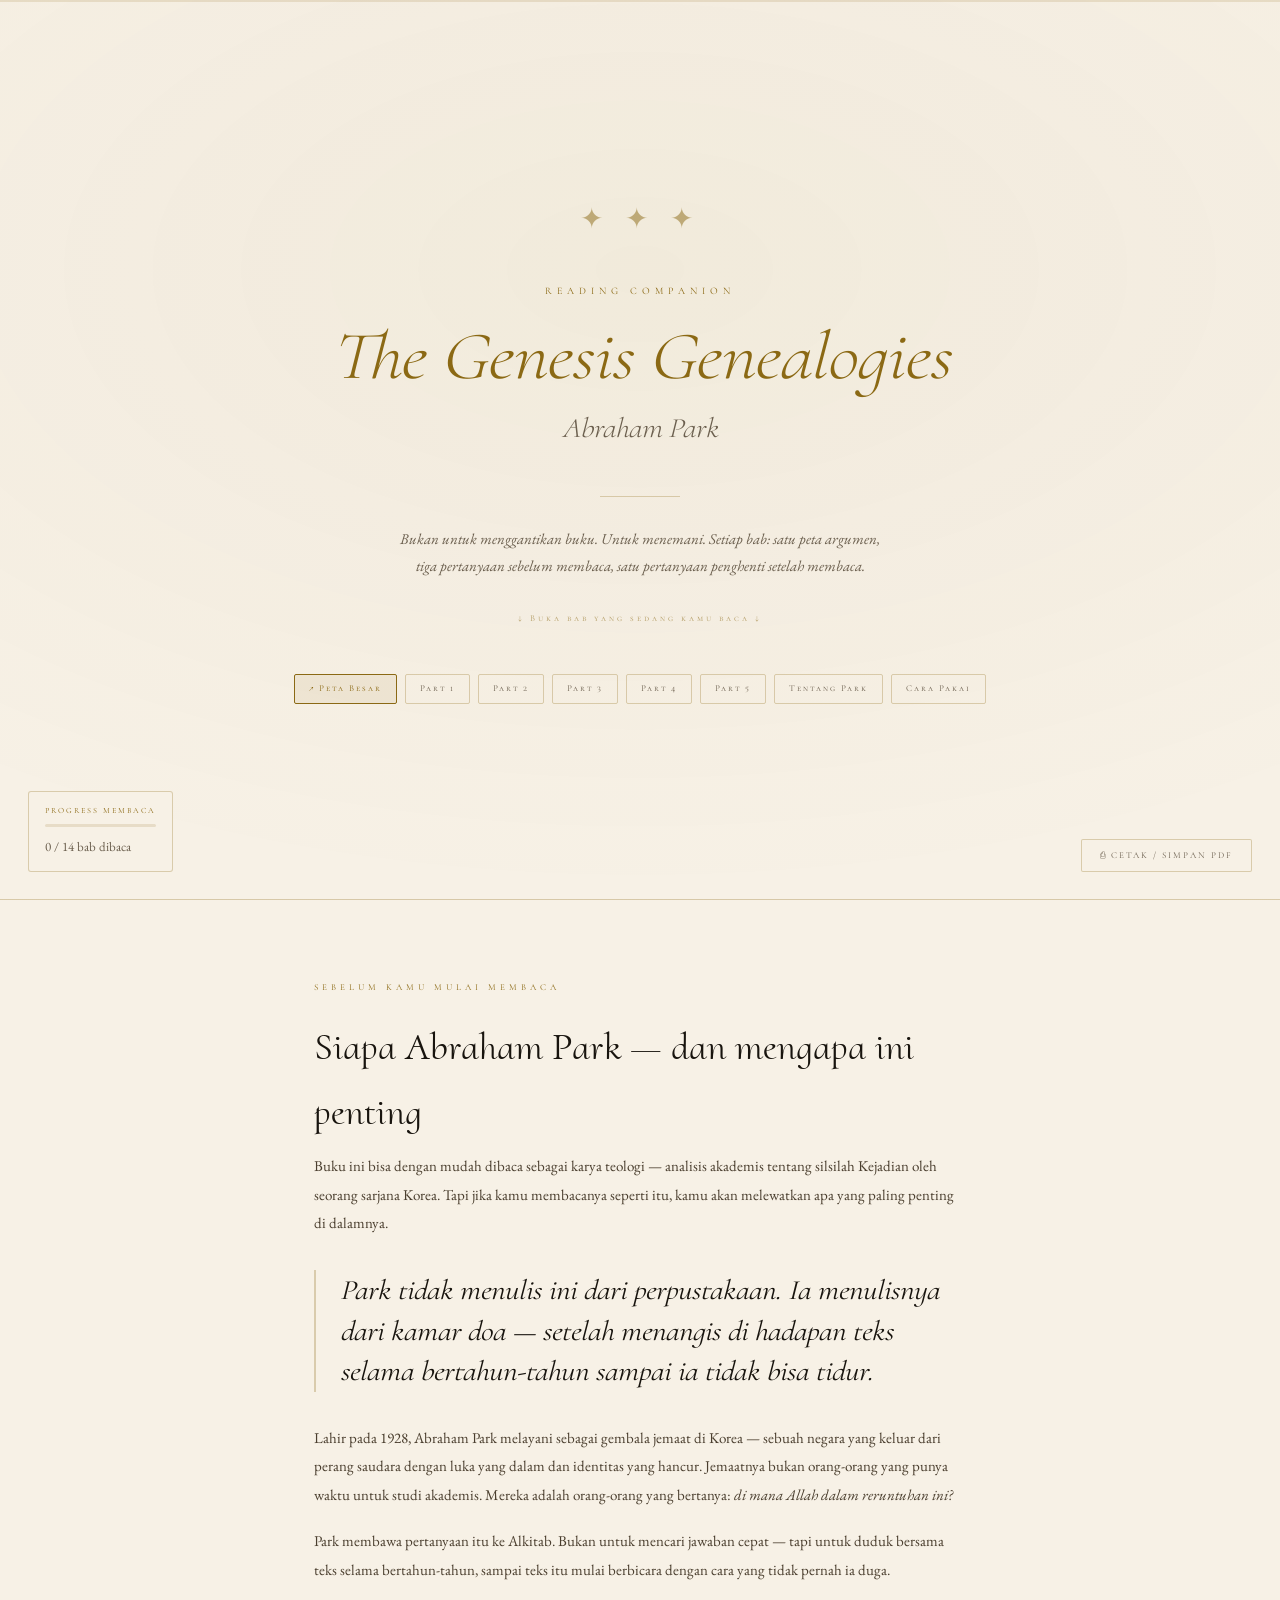
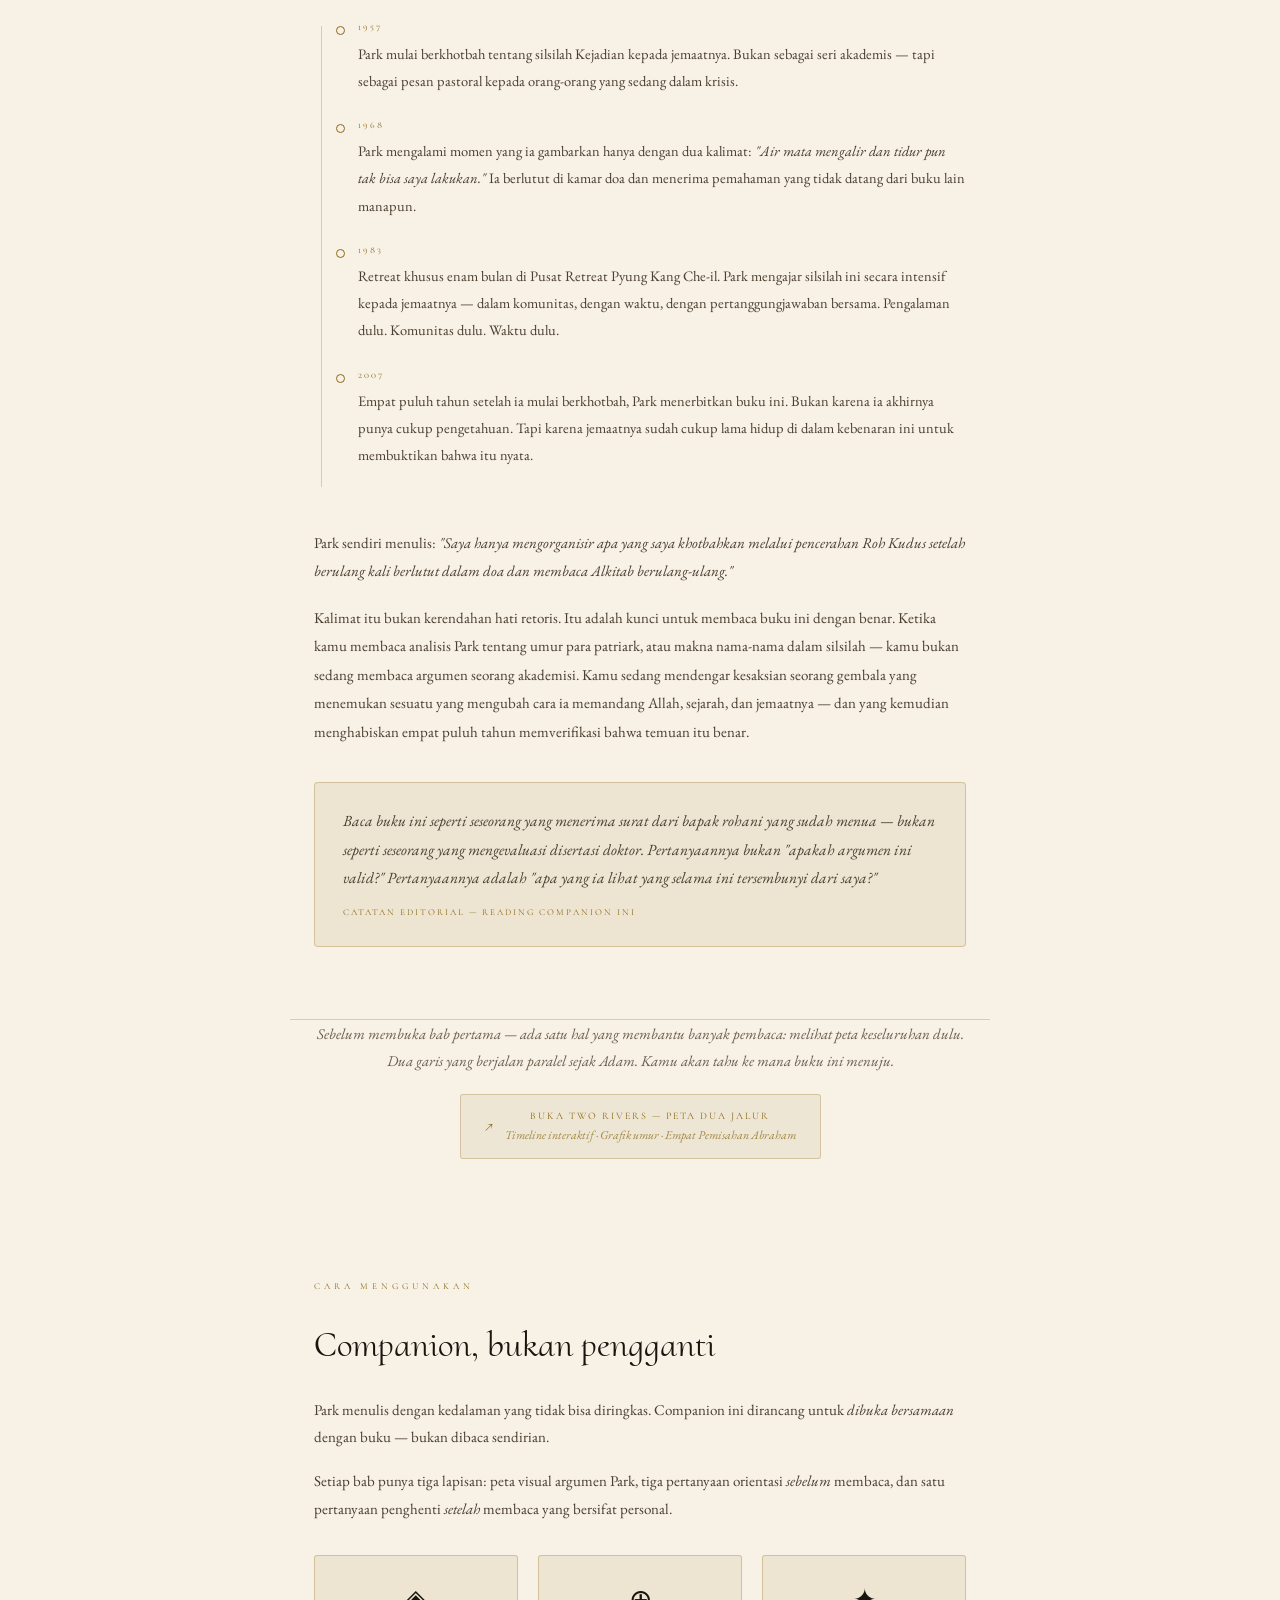
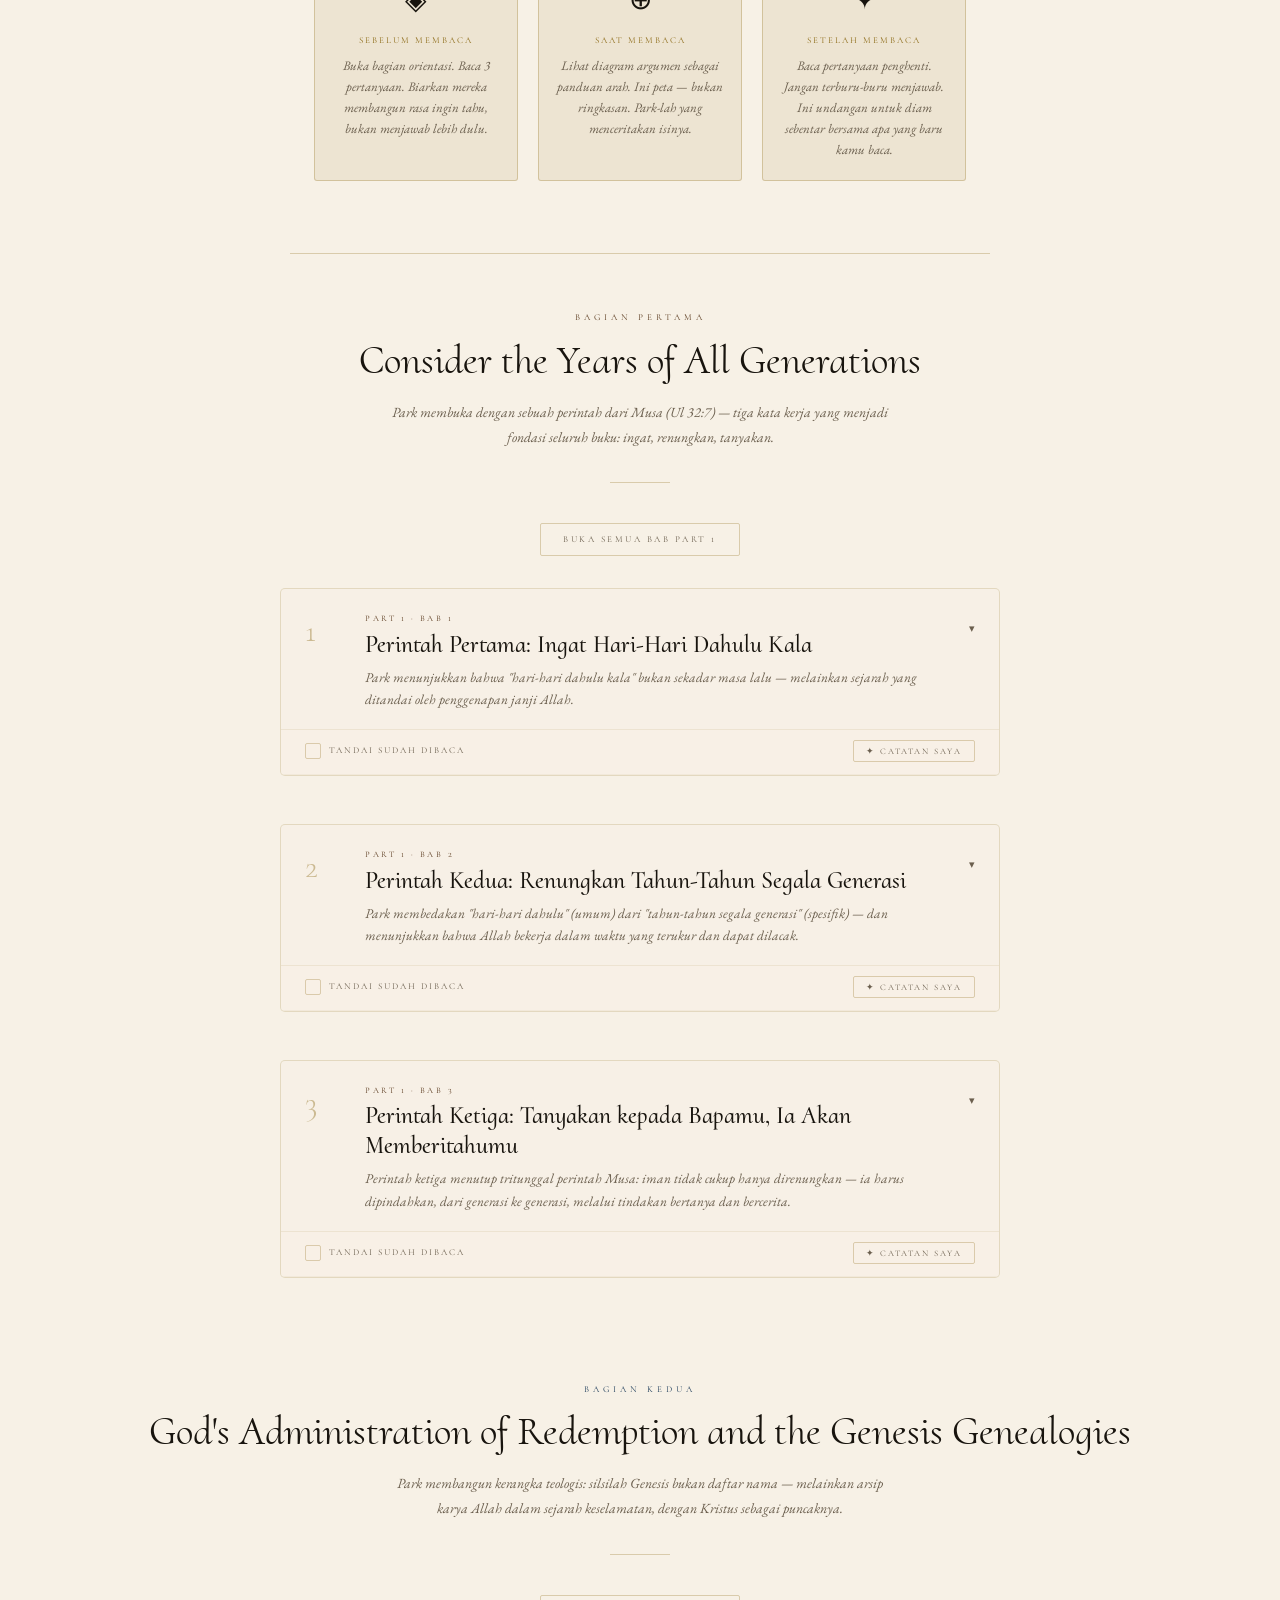
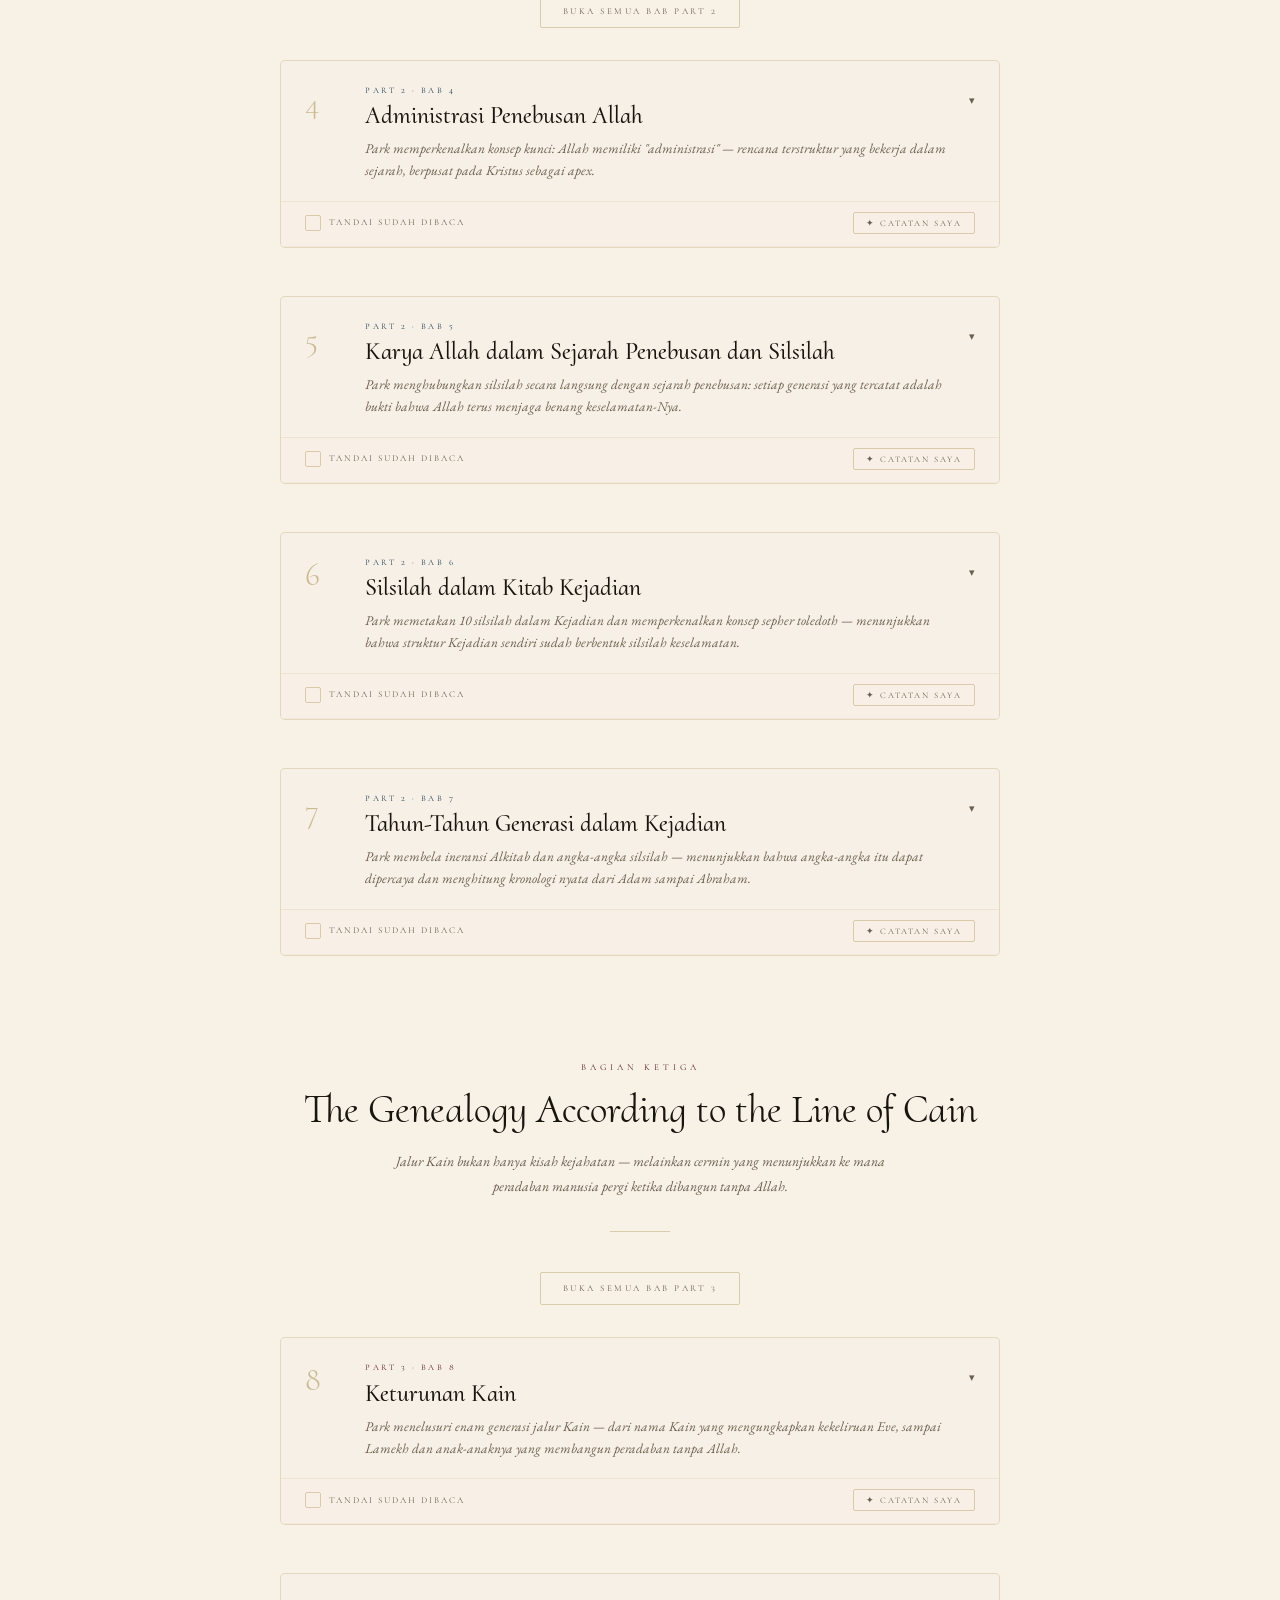
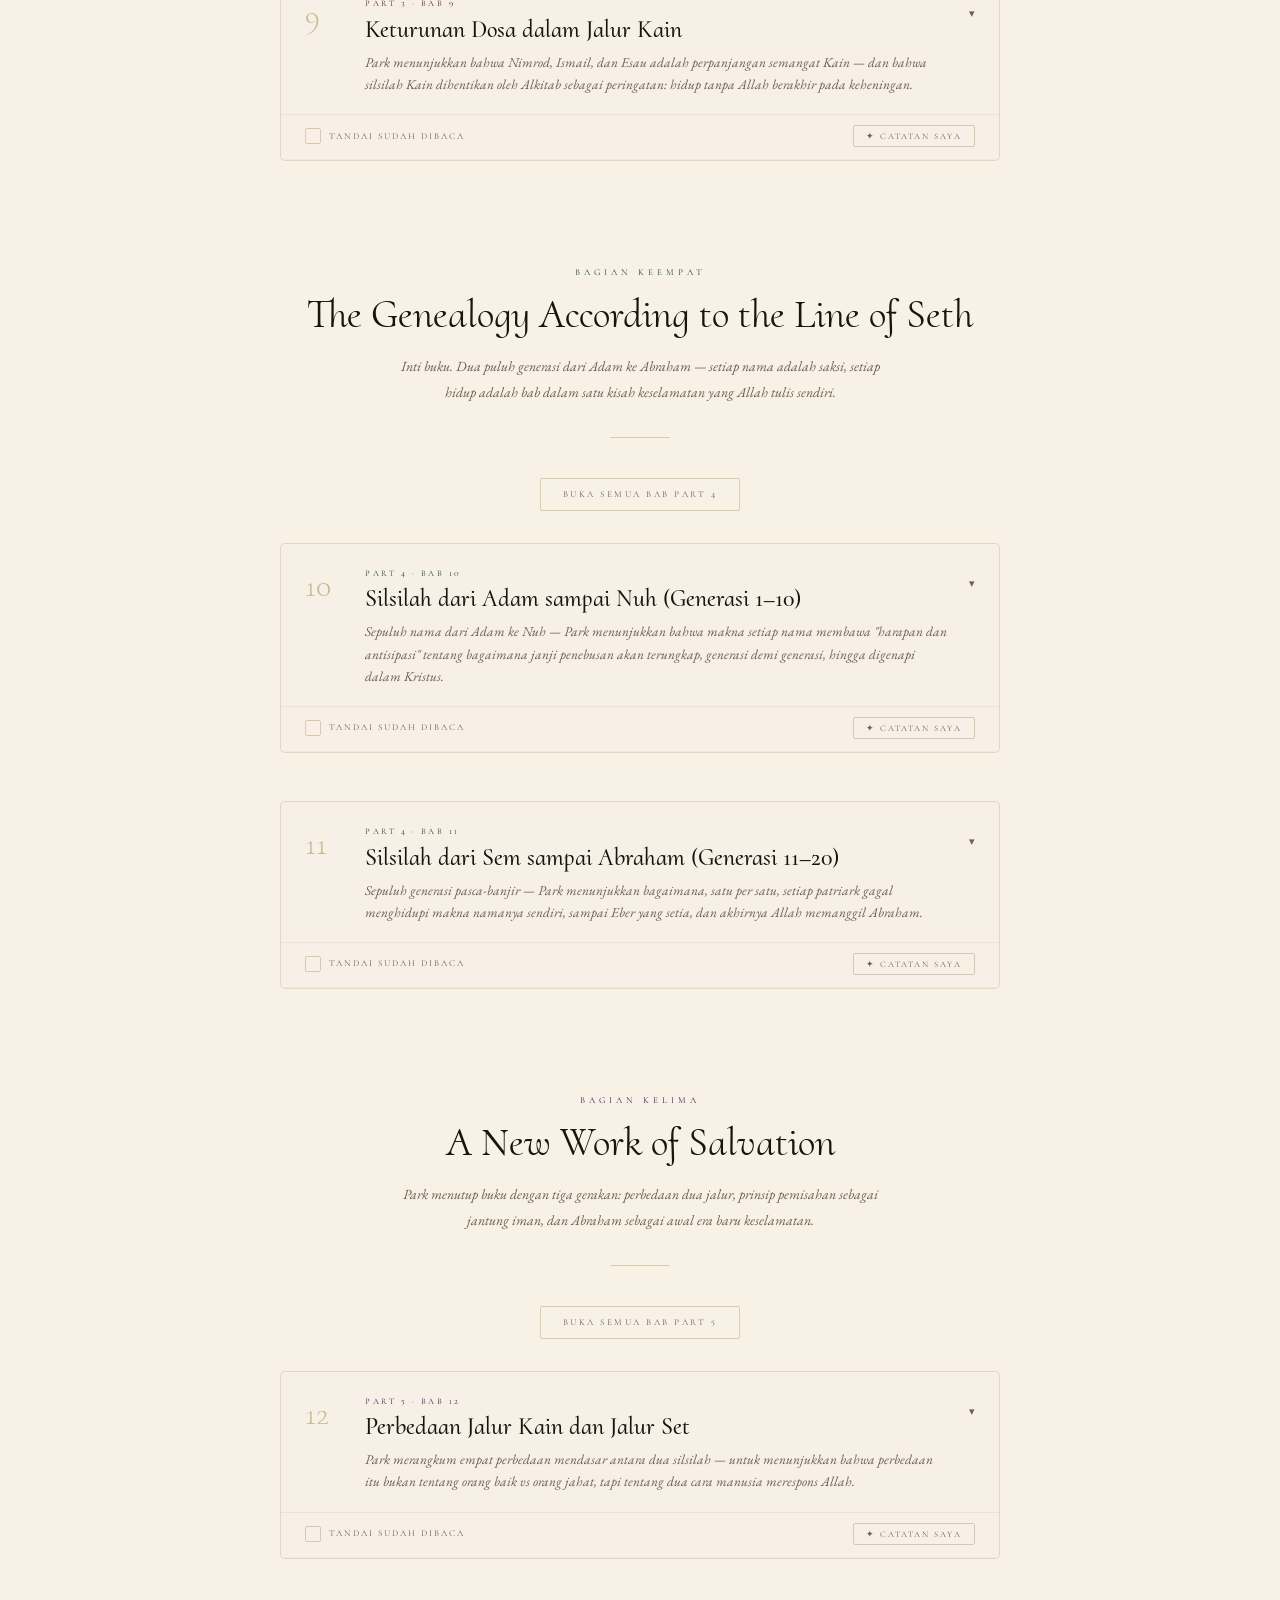
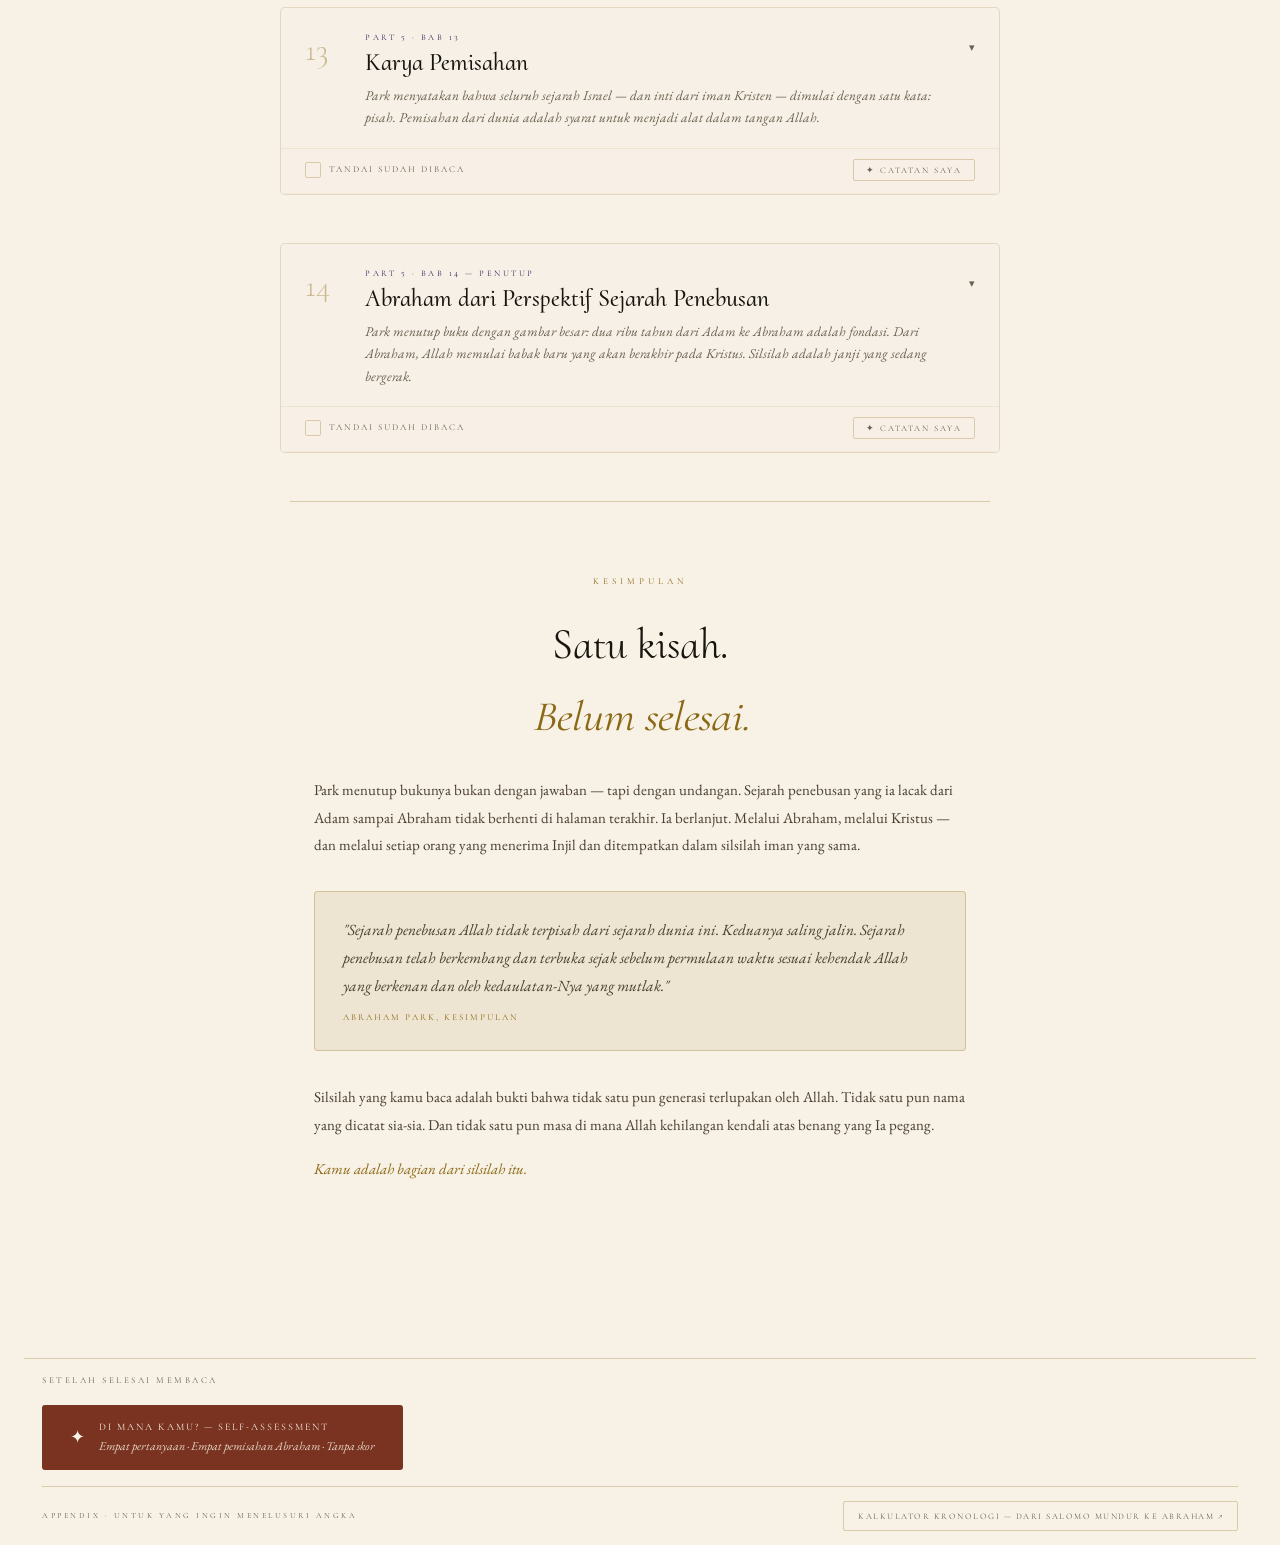
==== index.html @ b200099b "Rename index.html.html to index.html" ====
<!DOCTYPE html>
<html lang="id">
<head>
<meta charset="UTF-8">
<meta name="viewport" content="width=device-width,initial-scale=1">
<title>Reading Companion — The Genesis Genealogies</title>
<style>
@import url('https://fonts.googleapis.com/css2?family=EB+Garamond:ital,wght@0,400;0,500;0,600;1,400;1,500&family=Cormorant+Upright:wght@300;400;500;600&family=Cormorant+SC:wght@400;500&display=swap');

:root {
  --ink: #18140e;
  --parchment: #f7f1e6;
  --parchment-dark: #ede4cf;
  --gold: #8b6914;
  --gold-light: #c4972a;
  --gold-faint: rgba(139,105,20,0.09);
  --gold-border: rgba(139,105,20,0.28);
  --rust: #7a3320;
  --dim: #6b5f4e;
  --mid: #4a3e2e;
  --blue-calm: #2c4a6e;
  --green-calm: #2d5a3d;
  --part1: #5a3a1e;
  --part2: #1e3d5a;
  --part3: #5a1e2e;
  --part4: #1e4a2d;
  --part5: #3a1e5a;
}

* { margin:0; padding:0; box-sizing:border-box; }
html { scroll-behavior:smooth; font-size:16px; }

body {
  background: var(--parchment);
  color: var(--ink);
  font-family: 'EB Garamond', Georgia, serif;
  line-height: 1.7;
}

/* ============ PRINT ============ */
@media print {
  .no-print { display:none !important; }
  .chapter-block { page-break-inside: avoid; }
  body { background: white; font-size: 11pt; }
  .cover { height: auto; padding: 60px 40px; }
}

/* ============ COVER ============ */
.cover {
  min-height: 100vh;
  display: flex;
  flex-direction: column;
  align-items: center;
  justify-content: center;
  text-align: center;
  padding: 80px 32px;
  position: relative;
  border-bottom: 1px solid var(--gold-border);
  background: radial-gradient(ellipse 90% 70% at 50% 30%, rgba(139,105,20,0.05), transparent);
}

.cover-ornament {
  font-size: 28px;
  color: var(--gold);
  letter-spacing: 8px;
  margin-bottom: 40px;
  opacity: 0.5;
}

.cover-pretitle {
  font-family: 'Cormorant SC', serif;
  font-size: 10px;
  letter-spacing: 5px;
  color: var(--gold);
  text-transform: uppercase;
  margin-bottom: 20px;
}

.cover-title {
  font-family: 'Cormorant Upright', serif;
  font-size: clamp(32px, 6vw, 68px);
  font-weight: 300;
  line-height: 1.1;
  color: var(--ink);
  margin-bottom: 10px;
}

.cover-title em {
  font-style: italic;
  color: var(--gold);
}

.cover-subtitle {
  font-family: 'Cormorant Upright', serif;
  font-size: clamp(18px, 3vw, 28px);
  font-weight: 300;
  color: var(--dim);
  margin-bottom: 44px;
  font-style: italic;
}

.cover-line { width: 80px; height: 1px; background: var(--gold-border); margin: 0 auto 28px; }

.cover-desc {
  max-width: 480px;
  font-size: 15px;
  font-style: italic;
  color: var(--dim);
  line-height: 1.8;
  margin-bottom: 32px;
}

.cover-instruction {
  font-family: 'Cormorant SC', serif;
  font-size: 9px;
  letter-spacing: 3px;
  color: var(--gold);
  opacity: 0.6;
}

.cover-nav {
  margin-top: 48px;
  display: flex;
  gap: 8px;
  flex-wrap: wrap;
  justify-content: center;
}

.cover-nav a {
  font-family: 'Cormorant SC', serif;
  font-size: 9px;
  letter-spacing: 2px;
  color: var(--dim);
  text-decoration: none;
  padding: 6px 14px;
  border: 1px solid var(--gold-border);
  border-radius: 2px;
  transition: all 0.25s;
}
.cover-nav a:hover { color: var(--gold); border-color: var(--gold); }

/* ============ HOW TO USE ============ */
.howto {
  max-width: 700px;
  margin: 0 auto;
  padding: 72px 24px;
  border-bottom: 1px solid var(--gold-border);
}

.section-eyebrow {
  font-family: 'Cormorant SC', serif;
  font-size: 9px;
  letter-spacing: 4px;
  color: var(--gold);
  text-transform: uppercase;
  margin-bottom: 20px;
  display: block;
}

.howto h2 {
  font-family: 'Cormorant Upright', serif;
  font-size: clamp(24px, 4vw, 36px);
  font-weight: 400;
  margin-bottom: 20px;
}

.howto p {
  font-size: 15px;
  color: var(--mid);
  margin-bottom: 16px;
  line-height: 1.85;
}

.howto-icons {
  display: grid;
  grid-template-columns: repeat(3, 1fr);
  gap: 20px;
  margin-top: 32px;
}

@media(max-width:560px) { .howto-icons { grid-template-columns: 1fr; } }

.howto-icon-box {
  padding: 20px 16px;
  border: 1px solid var(--gold-border);
  border-radius: 3px;
  background: var(--gold-faint);
  text-align: center;
}

.howto-icon {
  font-size: 28px;
  margin-bottom: 10px;
  display: block;
}

.howto-icon-title {
  font-family: 'Cormorant SC', serif;
  font-size: 9px;
  letter-spacing: 2px;
  color: var(--gold);
  margin-bottom: 8px;
  display: block;
  text-transform: uppercase;
}

.howto-icon-text {
  font-size: 13px;
  color: var(--dim);
  line-height: 1.6;
  font-style: italic;
}

/* ============ PART HEADER ============ */
.part-header {
  padding: 56px 24px 40px;
  text-align: center;
  position: relative;
}

.part-header::after {
  content: '';
  display: block;
  width: 60px;
  height: 1px;
  background: var(--gold-border);
  margin: 32px auto 0;
}

.part-label {
  font-family: 'Cormorant SC', serif;
  font-size: 9px;
  letter-spacing: 4px;
  text-transform: uppercase;
  margin-bottom: 10px;
  display: block;
}

.part-title {
  font-family: 'Cormorant Upright', serif;
  font-size: clamp(22px, 4vw, 40px);
  font-weight: 400;
  line-height: 1.2;
}

.part-thesis {
  max-width: 500px;
  margin: 16px auto 0;
  font-size: 14px;
  font-style: italic;
  color: var(--dim);
  line-height: 1.8;
}

/* ============ CHAPTER BLOCK ============ */
.chapter-block {
  max-width: 760px;
  margin: 0 auto 48px;
  padding: 0 20px;
}

.chapter-card {
  border: 1px solid rgba(139,105,20,0.18);
  border-radius: 5px;
  overflow: hidden;
  background: rgba(247,241,230,0.6);
  transition: box-shadow 0.3s;
}

.chapter-card:hover {
  box-shadow: 0 2px 24px rgba(139,105,20,0.1);
}

/* chapter header */
.ch-header {
  padding: 22px 24px 18px;
  cursor: pointer;
  display: flex;
  align-items: flex-start;
  gap: 20px;
  border-bottom: 1px solid transparent;
  transition: border-color 0.3s;
  user-select: none;
}
.chapter-card.open .ch-header {
  border-bottom-color: rgba(139,105,20,0.15);
}

.ch-num {
  font-family: 'Cormorant Upright', serif;
  font-size: 32px;
  font-weight: 300;
  color: var(--gold);
  opacity: 0.4;
  line-height: 1;
  min-width: 40px;
  padding-top: 4px;
}

.ch-header-text { flex: 1; }

.ch-tag {
  font-family: 'Cormorant SC', serif;
  font-size: 8.5px;
  letter-spacing: 2.5px;
  color: var(--gold);
  text-transform: uppercase;
  margin-bottom: 4px;
}

.ch-title {
  font-family: 'Cormorant Upright', serif;
  font-size: clamp(17px, 3vw, 24px);
  font-weight: 500;
  color: var(--ink);
  line-height: 1.25;
  margin-bottom: 6px;
}

.ch-park-aim {
  font-size: 13.5px;
  font-style: italic;
  color: var(--dim);
  line-height: 1.65;
}

.ch-chev {
  font-size: 11px;
  color: var(--dim);
  transition: transform 0.4s;
  padding-top: 8px;
  flex-shrink: 0;
}
.chapter-card.open .ch-chev { transform: rotate(180deg); color: var(--gold); }

/* chapter body */
.ch-body {
  max-height: 0;
  overflow: hidden;
  transition: max-height 0.7s cubic-bezier(.16,1,.3,1);
}
.chapter-card.open .ch-body { max-height: 2400px; }

.ch-inner { padding: 24px; }

/* diagram */
.diagram-wrap {
  margin-bottom: 24px;
}

.diagram-label {
  font-family: 'Cormorant SC', serif;
  font-size: 8.5px;
  letter-spacing: 2.5px;
  color: var(--gold);
  text-transform: uppercase;
  margin-bottom: 12px;
  display: block;
}

.diagram-svg-wrap {
  border: 1px solid var(--gold-border);
  border-radius: 4px;
  overflow: hidden;
  background: rgba(247,241,230,0.9);
}

/* questions */
.questions-before {
  margin-bottom: 20px;
}

.q-section-label {
  font-family: 'Cormorant SC', serif;
  font-size: 8.5px;
  letter-spacing: 2.5px;
  color: var(--blue-calm);
  text-transform: uppercase;
  margin-bottom: 12px;
  display: block;
  opacity: 0.85;
}

.q-section-label.after { color: var(--rust); }

.q-item {
  display: flex;
  gap: 12px;
  margin-bottom: 12px;
  align-items: flex-start;
}

.q-dot {
  width: 22px; height: 22px;
  border-radius: 50%;
  display: flex; align-items: center; justify-content: center;
  font-family: 'Cormorant Upright', serif;
  font-size: 11px;
  flex-shrink: 0;
  margin-top: 1px;
}

.q-dot.before {
  background: rgba(44,74,110,0.08);
  border: 1px solid rgba(44,74,110,0.2);
  color: var(--blue-calm);
}

.q-dot.after {
  background: rgba(122,51,32,0.08);
  border: 1px solid rgba(122,51,32,0.2);
  color: var(--rust);
  width: 28px; height: 28px; font-size: 14px;
}

.q-text {
  font-size: 14.5px;
  color: var(--mid);
  line-height: 1.7;
  flex: 1;
}

.q-text strong { color: var(--ink); font-weight: 500; }

.q-after-box {
  padding: 16px 18px;
  background: rgba(122,51,32,0.05);
  border-left: 3px solid rgba(122,51,32,0.35);
  border-radius: 0 3px 3px 0;
  margin-top: 16px;
}

.reflection-prompt {
  font-size: 15px;
  font-style: italic;
  color: var(--mid);
  line-height: 1.75;
}

.reflection-prompt strong { font-style: normal; color: var(--rust); }

.ch-divider {
  height: 1px;
  background: var(--gold-border);
  margin: 18px 0;
  opacity: 0.5;
}

/* ============ CONCLUSION ============ */
.conclusion-wrap {
  max-width: 700px;
  margin: 0 auto;
  padding: 72px 24px 100px;
  text-align: center;
  border-top: 1px solid var(--gold-border);
}

.conc-title {
  font-family: 'Cormorant Upright', serif;
  font-size: clamp(24px, 4vw, 42px);
  font-weight: 400;
  margin-bottom: 24px;
}
.conc-title em { font-style: italic; color: var(--gold); }

.conc-text {
  font-size: 15px;
  color: var(--mid);
  line-height: 1.85;
  text-align: left;
  margin-bottom: 16px;
}

.conc-quote {
  padding: 24px 28px;
  border: 1px solid var(--gold-border);
  border-radius: 4px;
  background: var(--gold-faint);
  margin: 32px 0;
  font-style: italic;
  font-size: 15.5px;
  color: var(--mid);
  line-height: 1.8;
  text-align: left;
}
.conc-quote cite {
  display: block;
  font-style: normal;
  font-family: 'Cormorant SC', serif;
  font-size: 9px;
  letter-spacing: 2px;
  color: var(--gold);
  margin-top: 10px;
  text-transform: uppercase;
}

/* ============ STICKY PROGRESS BAR ============ */
.progress-bar {
  position: fixed;
  top: 0; left: 0; right: 0;
  height: 2px;
  background: rgba(139,105,20,0.15);
  z-index: 100;
}
.progress-fill {
  height: 100%;
  background: var(--gold);
  transition: width 0.2s;
  width: 0%;
}

/* print button */
.print-btn {
  position: fixed;
  bottom: 28px; right: 28px;
  font-family: 'Cormorant SC', serif;
  font-size: 9px;
  letter-spacing: 2px;
  text-transform: uppercase;
  color: var(--dim);
  background: var(--parchment);
  border: 1px solid var(--gold-border);
  padding: 10px 18px;
  border-radius: 2px;
  cursor: pointer;
  transition: all 0.25s;
  z-index: 50;
}
.print-btn:hover { color: var(--gold); border-color: var(--gold); }

/* expand all button */
.expand-all-btn {
  display: block;
  margin: 0 auto 32px;
  font-family: 'Cormorant SC', serif;
  font-size: 9px;
  letter-spacing: 2.5px;
  text-transform: uppercase;
  color: var(--dim);
  background: none;
  border: 1px solid var(--gold-border);
  padding: 10px 22px;
  border-radius: 2px;
  cursor: pointer;
  transition: all 0.25s;
}
.expand-all-btn:hover { color: var(--gold); border-color: var(--gold); }

/* part color accents */
.part1 .ch-tag, .part1 .section-eyebrow, .part1 .part-label { color: var(--part1); }
.part2 .ch-tag, .part2 .section-eyebrow, .part2 .part-label { color: var(--part2); }
.part3 .ch-tag, .part3 .section-eyebrow, .part3 .part-label { color: var(--part3); }
.part4 .ch-tag, .part4 .section-eyebrow, .part4 .part-label { color: var(--part4); }
.part5 .ch-tag, .part5 .section-eyebrow, .part5 .part-label { color: var(--part5); }

/* responsive */
@media(max-width: 600px) {
  .ch-header { gap: 12px; }
  .ch-num { font-size: 22px; min-width: 28px; }
  .ch-inner { padding: 16px; }
  .print-btn { display: none; }
}

/* SVG styles */
svg text { font-family: 'EB Garamond', Georgia, serif; }

/* ============ READ STATUS ============ */
.ch-read-row {
  display: flex;
  align-items: center;
  justify-content: space-between;
  padding: 10px 24px 12px;
  background: rgba(247,241,230,0.4);
  border-top: 1px solid rgba(139,105,20,0.10);
  gap: 12px;
}

.read-label {
  display: flex;
  align-items: center;
  gap: 8px;
  cursor: pointer;
  font-family: 'Cormorant SC', serif;
  font-size: 9px;
  letter-spacing: 2px;
  text-transform: uppercase;
  color: var(--dim);
  transition: color 0.25s;
  user-select: none;
}
.read-label:hover { color: var(--gold); }

.read-checkbox {
  -webkit-appearance: none;
  appearance: none;
  width: 16px; height: 16px;
  border: 1px solid var(--gold-border);
  border-radius: 2px;
  background: transparent;
  cursor: pointer;
  position: relative;
  transition: all 0.25s;
  flex-shrink: 0;
}
.read-checkbox:checked {
  background: var(--gold);
  border-color: var(--gold);
}
.read-checkbox:checked::after {
  content: '✓';
  position: absolute;
  top: 50%; left: 50%;
  transform: translate(-50%, -50%);
  color: var(--parchment);
  font-size: 10px;
  font-family: sans-serif;
  line-height: 1;
}

.chapter-card.read-done .ch-num {
  color: var(--gold);
  opacity: 1;
}
.chapter-card.read-done {
  background: rgba(139,105,20,0.04);
}

/* ============ NOTES AREA ============ */
.notes-toggle-btn {
  font-family: 'Cormorant SC', serif;
  font-size: 8.5px;
  letter-spacing: 2px;
  text-transform: uppercase;
  color: var(--dim);
  background: none;
  border: 1px solid var(--gold-border);
  padding: 5px 12px;
  border-radius: 2px;
  cursor: pointer;
  transition: all 0.25s;
  white-space: nowrap;
}
.notes-toggle-btn:hover { color: var(--gold); border-color: var(--gold); }
.notes-toggle-btn.active { color: var(--gold); border-color: var(--gold); background: var(--gold-faint); }

.notes-panel {
  max-height: 0;
  overflow: hidden;
  transition: max-height 0.5s cubic-bezier(.16,1,.3,1);
  background: rgba(237,228,207,0.5);
  border-top: 1px solid transparent;
}
.notes-panel.open {
  max-height: 320px;
  border-top-color: rgba(139,105,20,0.12);
}

.notes-inner {
  padding: 16px 24px 20px;
}

.notes-label {
  font-family: 'Cormorant SC', serif;
  font-size: 8.5px;
  letter-spacing: 2.5px;
  color: var(--gold);
  text-transform: uppercase;
  margin-bottom: 10px;
  display: block;
}

.notes-textarea {
  width: 100%;
  min-height: 110px;
  font-family: 'EB Garamond', Georgia, serif;
  font-size: 14.5px;
  line-height: 1.7;
  color: var(--ink);
  background: rgba(247,241,230,0.85);
  border: 1px solid var(--gold-border);
  border-radius: 3px;
  padding: 12px 14px;
  resize: vertical;
  outline: none;
  transition: border-color 0.25s;
}
.notes-textarea:focus {
  border-color: var(--gold);
}
.notes-textarea::placeholder {
  color: var(--dim);
  opacity: 0.5;
  font-style: italic;
}

.notes-saved-badge {
  font-family: 'Cormorant SC', serif;
  font-size: 8px;
  letter-spacing: 1.5px;
  color: var(--green-calm);
  text-transform: uppercase;
  opacity: 0;
  transition: opacity 0.4s;
  margin-top: 6px;
  display: block;
}
.notes-saved-badge.show { opacity: 1; }

/* ============ OVERALL PROGRESS ============ */
.reading-progress-panel {
  position: fixed;
  bottom: 28px;
  left: 28px;
  background: var(--parchment);
  border: 1px solid var(--gold-border);
  border-radius: 3px;
  padding: 12px 16px;
  z-index: 50;
  min-width: 140px;
}
.rp-label {
  font-family: 'Cormorant SC', serif;
  font-size: 8px;
  letter-spacing: 2px;
  text-transform: uppercase;
  color: var(--gold);
  margin-bottom: 6px;
  display: block;
}
.rp-bar-bg {
  width: 100%;
  height: 3px;
  background: rgba(139,105,20,0.15);
  border-radius: 2px;
  overflow: hidden;
  margin-bottom: 5px;
}
.rp-bar-fill {
  height: 100%;
  background: var(--gold);
  border-radius: 2px;
  transition: width 0.4s;
}
.rp-count {
  font-family: 'EB Garamond', serif;
  font-size: 13px;
  color: var(--dim);
}

@media(max-width:600px) {
  .reading-progress-panel { display: none; }
  .ch-read-row { padding: 10px 16px; }
  .notes-inner { padding: 12px 16px 16px; }
}
@media print {
  .notes-panel, .ch-read-row, .reading-progress-panel { display: none !important; }
}


/* ============ TOOL LINKS ============ */
.tool-links {
  margin: 18px 0 0;
  padding: 14px 18px;
  background: rgba(13,107,99,0.04);
  border: 1px solid rgba(13,107,99,0.18);
  border-radius: 4px;
}

.tool-links-label {
  font-family: 'Cormorant SC', serif;
  font-size: 8.5px;
  letter-spacing: 3px;
  color: var(--teal, #0d6b63);
  text-transform: uppercase;
  margin-bottom: 10px;
  display: block;
}

.tool-links-row {
  display: flex;
  flex-wrap: wrap;
  gap: 8px;
}

.tool-link-btn {
  display: inline-flex;
  align-items: center;
  gap: 7px;
  font-family: 'Cormorant SC', serif;
  font-size: 9px;
  letter-spacing: 1.5px;
  text-transform: uppercase;
  color: var(--teal, #0d6b63);
  background: rgba(13,107,99,0.07);
  border: 1px solid rgba(13,107,99,0.25);
  border-radius: 3px;
  padding: 8px 14px;
  cursor: pointer;
  text-decoration: none;
  transition: all 0.2s;
}
.tool-link-btn:hover {
  background: rgba(13,107,99,0.14);
  border-color: rgba(13,107,99,0.45);
  color: var(--teal-dk, #0a4f48);
}
.tool-link-btn .tl-icon {
  font-size: 13px;
  flex-shrink: 0;
}
.tool-link-btn .tl-text { line-height: 1.3; }
.tool-link-btn .tl-sub {
  display: block;
  font-family: 'EB Garamond', Georgia, serif;
  font-size: 10px;
  letter-spacing: 0;
  text-transform: none;
  font-style: italic;
  color: var(--dim);
  opacity: 0.8;
  margin-top: 1px;
}

/* appendix link khusus */
.appendix-link-wrap {
  margin: 28px 24px 0;
  padding: 14px 18px;
  border-top: 1px solid var(--gold-border);
  display: flex;
  align-items: center;
  justify-content: space-between;
  flex-wrap: wrap;
  gap: 10px;
}
.appendix-link-label {
  font-family: 'Cormorant SC', serif;
  font-size: 8px;
  letter-spacing: 2.5px;
  color: var(--dim);
  text-transform: uppercase;
}
.appendix-link-btn {
  font-family: 'Cormorant SC', serif;
  font-size: 8.5px;
  letter-spacing: 1.5px;
  text-transform: uppercase;
  color: var(--dim);
  background: none;
  border: 1px solid var(--gold-border);
  border-radius: 2px;
  padding: 7px 14px;
  cursor: pointer;
  text-decoration: none;
  transition: all 0.2s;
}
.appendix-link-btn:hover { color: var(--gold); border-color: var(--gold); }

/* ============ PARK SECTION ============ */
.park-section {
  max-width: 700px;
  margin: 0 auto;
  padding: 80px 24px 72px;
  border-bottom: 1px solid var(--gold-border);
}

.park-pull {
  font-family: 'Cormorant Upright', serif;
  font-size: clamp(19px, 3.5vw, 28px);
  font-weight: 400;
  line-height: 1.45;
  color: var(--ink);
  font-style: italic;
  margin: 32px 0;
  padding-left: 24px;
  border-left: 2px solid var(--gold-border);
}

.park-body {
  font-size: 15px;
  color: var(--mid);
  line-height: 1.9;
  margin-bottom: 18px;
}

.park-timeline {
  display: flex;
  flex-direction: column;
  gap: 0;
  margin: 36px 0;
  position: relative;
  padding-left: 28px;
}

.park-timeline::before {
  content: '';
  position: absolute;
  left: 7px;
  top: 6px;
  bottom: 6px;
  width: 1px;
  background: var(--gold-border);
}

.pt-item {
  position: relative;
  padding: 0 0 24px 16px;
}

.pt-item::before {
  content: '';
  position: absolute;
  left: -6px;
  top: 6px;
  width: 7px;
  height: 7px;
  border-radius: 50%;
  background: var(--parchment);
  border: 1.5px solid var(--gold);
}

.pt-year {
  font-family: 'Cormorant SC', serif;
  font-size: 9px;
  letter-spacing: 2px;
  color: var(--gold);
  text-transform: uppercase;
  margin-bottom: 4px;
  display: block;
}

.pt-text {
  font-size: 14.5px;
  color: var(--mid);
  line-height: 1.7;
}

.park-closing-quote {
  padding: 24px 28px;
  border: 1px solid var(--gold-border);
  border-radius: 4px;
  background: var(--gold-faint);
  margin-top: 36px;
  font-style: italic;
  font-size: 15.5px;
  color: var(--mid);
  line-height: 1.85;
}
.park-closing-quote cite {
  display: block;
  font-style: normal;
  font-family: 'Cormorant SC', serif;
  font-size: 9px;
  letter-spacing: 2px;
  color: var(--gold);
  margin-top: 12px;
  text-transform: uppercase;
}

/* ============ SLOW GATE ============ */
.slow-gate {
  margin: 24px 0 0;
  background: rgba(90,58,30,0.04);
  border: 1.5px solid rgba(90,58,30,0.22);
  border-radius: 4px;
  overflow: hidden;
}

.slow-gate-header {
  padding: 14px 18px 12px;
  display: flex;
  align-items: flex-start;
  gap: 12px;
}

.gate-icon {
  font-size: 18px;
  flex-shrink: 0;
  margin-top: 1px;
}

.gate-label-wrap { flex: 1; }

.gate-eyebrow {
  font-family: 'Cormorant SC', serif;
  font-size: 8.5px;
  letter-spacing: 3px;
  color: var(--rust);
  text-transform: uppercase;
  margin-bottom: 4px;
  display: block;
}

.gate-question {
  font-family: 'Cormorant Upright', serif;
  font-size: clamp(15px, 2.5vw, 19px);
  font-weight: 500;
  color: var(--ink);
  line-height: 1.35;
}

.gate-sub {
  font-size: 13px;
  font-style: italic;
  color: var(--dim);
  margin-top: 5px;
  line-height: 1.6;
}

.gate-body {
  padding: 0 18px 18px;
}

.gate-textarea {
  width: 100%;
  min-height: 90px;
  font-family: 'EB Garamond', Georgia, serif;
  font-size: 15px;
  line-height: 1.7;
  color: var(--ink);
  background: rgba(247,241,230,0.9);
  border: 1px solid rgba(90,58,30,0.22);
  border-radius: 3px;
  padding: 12px 14px;
  resize: vertical;
  outline: none;
  transition: border-color 0.25s;
}
.gate-textarea:focus { border-color: var(--rust); }
.gate-textarea::placeholder { color: var(--dim); opacity: 0.5; font-style: italic; }

.gate-unlock-btn {
  margin-top: 10px;
  width: 100%;
  font-family: 'Cormorant SC', serif;
  font-size: 9px;
  letter-spacing: 2.5px;
  text-transform: uppercase;
  color: var(--parchment);
  background: var(--rust);
  border: none;
  padding: 11px 16px;
  border-radius: 2px;
  cursor: pointer;
  transition: all 0.25s;
  opacity: 0.35;
  pointer-events: none;
}
.gate-unlock-btn.ready {
  opacity: 1;
  pointer-events: all;
}
.gate-unlock-btn.ready:hover { background: var(--part1); }
.gate-unlock-btn.unlocked { background: var(--green-calm); opacity: 1; pointer-events: none; }

.gate-unlocked-msg {
  display: none;
  margin-top: 12px;
  padding: 12px 14px;
  background: rgba(45,90,61,0.07);
  border-left: 3px solid var(--green-calm);
  border-radius: 0 3px 3px 0;
  font-size: 14px;
  font-style: italic;
  color: var(--green-calm);
  line-height: 1.7;
}
.gate-unlocked-msg.show { display: block; }

.gate-saved { font-family: 'Cormorant SC', serif; font-size: 8px; letter-spacing: 1.5px; color: var(--green-calm); opacity: 0; transition: opacity 0.4s; display: block; margin-top: 5px; text-transform: uppercase; }
.gate-saved.show { opacity: 1; }
</style>
</head>
<body>

<div class="progress-bar no-print"><div class="progress-fill" id="prog"></div></div>
<button class="print-btn no-print" onclick="window.print()">⎙ Cetak / Simpan PDF</button>

<!-- ============ COVER ============ -->
<div class="cover" id="top">
  <div class="cover-ornament">✦ ✦ ✦</div>
  <div class="cover-pretitle">Reading Companion</div>
  <h1 class="cover-title"><em>The Genesis Genealogies</em></h1>
  <div class="cover-subtitle">Abraham Park</div>
  <div class="cover-line"></div>
  <p class="cover-desc">Bukan untuk menggantikan buku. Untuk menemani. Setiap bab: satu peta argumen, tiga pertanyaan sebelum membaca, satu pertanyaan penghenti setelah membaca.</p>
  <div class="cover-instruction">↓ Buka bab yang sedang kamu baca ↓</div>
  <nav class="cover-nav no-print">
    <a href="two-rivers-timeline.html" target="_blank" style="color:var(--gold);border-color:var(--gold);background:rgba(139,105,20,0.08);">↗ Peta Besar</a>
    <a href="#part1">Part 1</a>
    <a href="#part2">Part 2</a>
    <a href="#part3">Part 3</a>
    <a href="#part4">Part 4</a>
    <a href="#part5">Part 5</a>
    <a href="#tentang-park">Tentang Park</a>
    <a href="#howto">Cara Pakai</a>
  </nav>
</div>


<!-- ============ PARK SECTION ============ -->
<div class="park-section" id="tentang-park">
  <span class="section-eyebrow">Sebelum kamu mulai membaca</span>
  <h2 style="font-family:'Cormorant Upright',serif;font-size:clamp(24px,4vw,38px);font-weight:400;margin-bottom:8px;">Siapa Abraham Park — dan mengapa ini penting</h2>

  <p class="park-body">Buku ini bisa dengan mudah dibaca sebagai karya teologi — analisis akademis tentang silsilah Kejadian oleh seorang sarjana Korea. Tapi jika kamu membacanya seperti itu, kamu akan melewatkan apa yang paling penting di dalamnya.</p>

  <div class="park-pull">Park tidak menulis ini dari perpustakaan. Ia menulisnya dari kamar doa — setelah menangis di hadapan teks selama bertahun-tahun sampai ia tidak bisa tidur.</div>

  <p class="park-body">Lahir pada 1928, Abraham Park melayani sebagai gembala jemaat di Korea — sebuah negara yang keluar dari perang saudara dengan luka yang dalam dan identitas yang hancur. Jemaatnya bukan orang-orang yang punya waktu untuk studi akademis. Mereka adalah orang-orang yang bertanya: <em>di mana Allah dalam reruntuhan ini?</em></p>

  <p class="park-body">Park membawa pertanyaan itu ke Alkitab. Bukan untuk mencari jawaban cepat — tapi untuk duduk bersama teks selama bertahun-tahun, sampai teks itu mulai berbicara dengan cara yang tidak pernah ia duga.</p>

  <div class="park-timeline">
    <div class="pt-item">
      <span class="pt-year">1957</span>
      <span class="pt-text">Park mulai berkhotbah tentang silsilah Kejadian kepada jemaatnya. Bukan sebagai seri akademis — tapi sebagai pesan pastoral kepada orang-orang yang sedang dalam krisis.</span>
    </div>
    <div class="pt-item">
      <span class="pt-year">1968</span>
      <span class="pt-text">Park mengalami momen yang ia gambarkan hanya dengan dua kalimat: <em>"Air mata mengalir dan tidur pun tak bisa saya lakukan."</em> Ia berlutut di kamar doa dan menerima pemahaman yang tidak datang dari buku lain manapun.</span>
    </div>
    <div class="pt-item">
      <span class="pt-year">1983</span>
      <span class="pt-text">Retreat khusus enam bulan di Pusat Retreat Pyung Kang Che-il. Park mengajar silsilah ini secara intensif kepada jemaatnya — dalam komunitas, dengan waktu, dengan pertanggungjawaban bersama. Pengalaman dulu. Komunitas dulu. Waktu dulu.</span>
    </div>
    <div class="pt-item">
      <span class="pt-year">2007</span>
      <span class="pt-text">Empat puluh tahun setelah ia mulai berkhotbah, Park menerbitkan buku ini. Bukan karena ia akhirnya punya cukup pengetahuan. Tapi karena jemaatnya sudah cukup lama hidup di dalam kebenaran ini untuk membuktikan bahwa itu nyata.</span>
    </div>
  </div>

  <p class="park-body">Park sendiri menulis: <em>"Saya hanya mengorganisir apa yang saya khotbahkan melalui pencerahan Roh Kudus setelah berulang kali berlutut dalam doa dan membaca Alkitab berulang-ulang."</em></p>

  <p class="park-body">Kalimat itu bukan kerendahan hati retoris. Itu adalah kunci untuk membaca buku ini dengan benar. Ketika kamu membaca analisis Park tentang umur para patriark, atau makna nama-nama dalam silsilah — kamu bukan sedang membaca argumen seorang akademisi. Kamu sedang mendengar kesaksian seorang gembala yang menemukan sesuatu yang mengubah cara ia memandang Allah, sejarah, dan jemaatnya — dan yang kemudian menghabiskan empat puluh tahun memverifikasi bahwa temuan itu benar.</p>

  <div class="park-closing-quote">
    Baca buku ini seperti seseorang yang menerima surat dari bapak rohani yang sudah menua — bukan seperti seseorang yang mengevaluasi disertasi doktor. Pertanyaannya bukan <em>"apakah argumen ini valid?"</em> Pertanyaannya adalah <em>"apa yang ia lihat yang selama ini tersembunyi dari saya?"</em>
    <cite>Catatan editorial — Reading Companion ini</cite>
  </div>
</div>

<div style="max-width:700px;margin:0 auto;padding:0 24px 48px;text-align:center;">
  <p style="font-family:'EB Garamond',Georgia,serif;font-size:15px;font-style:italic;color:var(--dim);line-height:1.8;margin-bottom:20px;">Sebelum membuka bab pertama — ada satu hal yang membantu banyak pembaca: melihat peta keseluruhan dulu. Dua garis yang berjalan paralel sejak Adam. Kamu akan tahu ke mana buku ini menuju.</p>
  <a href="two-rivers-timeline.html" target="_blank" style="display:inline-flex;align-items:center;gap:10px;font-family:'Cormorant SC',serif;font-size:10px;letter-spacing:2px;text-transform:uppercase;color:var(--gold);background:rgba(139,105,20,0.08);border:1px solid var(--gold-border);border-radius:3px;padding:13px 24px;text-decoration:none;transition:all 0.25s;">
    <span style="font-size:16px;">↗</span>
    <span>Buka Two Rivers — Peta Dua Jalur<br><span style="font-family:'EB Garamond',Georgia,serif;font-size:12px;letter-spacing:0;text-transform:none;font-style:italic;opacity:0.75;">Timeline interaktif · Grafik umur · Empat Pemisahan Abraham</span></span>
  </a>
</div>

<!-- ============ HOW TO USE ============ -->
<div class="howto" id="howto">
  <span class="section-eyebrow">Cara Menggunakan</span>
  <h2>Companion, bukan pengganti</h2>
  <p>Park menulis dengan kedalaman yang tidak bisa diringkas. Companion ini dirancang untuk <em>dibuka bersamaan</em> dengan buku — bukan dibaca sendirian.</p>
  <p>Setiap bab punya tiga lapisan: peta visual argumen Park, tiga pertanyaan orientasi <em>sebelum</em> membaca, dan satu pertanyaan penghenti <em>setelah</em> membaca yang bersifat personal.</p>
  <div class="howto-icons">
    <div class="howto-icon-box">
      <span class="howto-icon">◈</span>
      <span class="howto-icon-title">Sebelum Membaca</span>
      <div class="howto-icon-text">Buka bagian orientasi. Baca 3 pertanyaan. Biarkan mereka membangun rasa ingin tahu, bukan menjawab lebih dulu.</div>
    </div>
    <div class="howto-icon-box">
      <span class="howto-icon">⊕</span>
      <span class="howto-icon-title">Saat Membaca</span>
      <div class="howto-icon-text">Lihat diagram argumen sebagai panduan arah. Ini peta — bukan ringkasan. Park-lah yang menceritakan isinya.</div>
    </div>
    <div class="howto-icon-box">
      <span class="howto-icon">✦</span>
      <span class="howto-icon-title">Setelah Membaca</span>
      <div class="howto-icon-text">Baca pertanyaan penghenti. Jangan terburu-buru menjawab. Ini undangan untuk diam sebentar bersama apa yang baru kamu baca.</div>
    </div>
  </div>
</div>

<!-- ============ PART 1 ============ -->
<div id="part1" class="part-header part1">
  <span class="part-label">Bagian Pertama</span>
  <h2 class="part-title">Consider the Years of All Generations</h2>
  <p class="part-thesis">Park membuka dengan sebuah perintah dari Musa (Ul 32:7) — tiga kata kerja yang menjadi fondasi seluruh buku: <em>ingat, renungkan, tanyakan.</em></p>
</div>

<button class="expand-all-btn no-print" onclick="expandPart('p1')">Buka semua bab Part 1</button>

<div class="chapter-block part1" data-part="p1">
  <div class="chapter-card" id="c1">
    <div class="ch-header" onclick="toggleChapter('c1')">
      <div class="ch-num">1</div>
      <div class="ch-header-text">
        <div class="ch-tag">Part 1 · Bab 1</div>
        <div class="ch-title">Perintah Pertama: Ingat Hari-Hari Dahulu Kala</div>
        <div class="ch-park-aim">Park menunjukkan bahwa "hari-hari dahulu kala" bukan sekadar masa lalu — melainkan sejarah yang ditandai oleh penggenapan janji Allah.</div>
      </div>
      <div class="ch-chev">▾</div>
    </div>
    <div class="ch-body">
      <div class="ch-inner">
        <span class="diagram-label">Peta Argumen</span>
        <div class="diagram-svg-wrap">
          <svg viewBox="0 0 680 160" width="100%" xmlns="http://www.w3.org/2000/svg">
            <rect width="680" height="160" fill="#f7f1e6"/>
            <!-- nodes -->
            <rect x="20" y="50" width="140" height="60" rx="4" fill="rgba(90,58,30,0.08)" stroke="rgba(90,58,30,0.3)" stroke-width="1"/>
            <text x="90" y="74" text-anchor="middle" font-size="10" fill="#5a3a1e">Ul. 32:7</text>
            <text x="90" y="90" text-anchor="middle" font-size="12" fill="#18140e" font-style="italic">"Ingat hari-hari</text>
            <text x="90" y="104" text-anchor="middle" font-size="12" fill="#18140e" font-style="italic">dahulu kala"</text>
            <line x1="160" y1="80" x2="210" y2="80" stroke="rgba(139,105,20,0.4)" stroke-width="1.5" marker-end="url(#arr)"/>
            <rect x="210" y="50" width="150" height="60" rx="4" fill="rgba(139,105,20,0.08)" stroke="rgba(139,105,20,0.25)" stroke-width="1"/>
            <text x="285" y="74" text-anchor="middle" font-size="10" fill="#8b6914">Bukan sekadar nostalgia</text>
            <text x="285" y="90" text-anchor="middle" font-size="12" fill="#18140e">Sejarah penuh</text>
            <text x="285" y="106" text-anchor="middle" font-size="12" fill="#18140e">penggenapan janji Allah</text>
            <line x1="360" y1="80" x2="410" y2="80" stroke="rgba(139,105,20,0.4)" stroke-width="1.5" marker-end="url(#arr)"/>
            <rect x="410" y="50" width="150" height="60" rx="4" fill="rgba(90,58,30,0.08)" stroke="rgba(90,58,30,0.3)" stroke-width="1"/>
            <text x="485" y="74" text-anchor="middle" font-size="10" fill="#5a3a1e">Implikasi</text>
            <text x="485" y="90" text-anchor="middle" font-size="12" fill="#18140e">Silsilah adalah</text>
            <text x="485" y="106" text-anchor="middle" font-size="12" fill="#18140e">memori sejarah keselamatan</text>
            <defs><marker id="arr" markerWidth="6" markerHeight="6" refX="3" refY="3" orient="auto"><path d="M0,0 L6,3 L0,6 Z" fill="rgba(139,105,20,0.5)"/></marker></defs>
          </svg>
        </div>

        <div class="ch-divider"></div>
        <span class="q-section-label">Sebelum membaca · Tiga pertanyaan orientasi</span>
        <div class="questions-before">
          <div class="q-item">
            <div class="q-dot before">1</div>
            <div class="q-text">Apa bedanya "mengingat masa lalu secara umum" dengan "mengingat sejarah keselamatan Allah"? Mengapa Park mulai dengan perbedaan ini?</div>
          </div>
          <div class="q-item">
            <div class="q-dot before">2</div>
            <div class="q-text">Musa memberikan perintah ini kepada Israel di padang gurun. <strong>Apa yang sedang terjadi pada Israel saat itu</strong> — dan mengapa perintah "ingat" menjadi penting justru di momen itu?</div>
          </div>
          <div class="q-item">
            <div class="q-dot before">3</div>
            <div class="q-text">Kata "ingat" menyiratkan bahwa ada sesuatu yang bisa terlupakan. <strong>Apa yang paling mudah terlupakan</strong> dari sejarah keselamatan Allah dalam kehidupan sehari-hari?</div>
          </div>
        </div>
        <div class="q-after-box">
          <span class="q-section-label after">Setelah membaca · Pertanyaan penghenti</span>
          <div class="reflection-prompt"><strong>Sejarah mana dalam hidupmu</strong> — momen ketika Allah menepati janji-Nya — yang paling mudah kamu lupakan saat keadaan menjadi sulit?</div>
        </div>
      </div>
    </div>
  </div>
</div>

<div class="chapter-block part1" data-part="p1">
  <div class="chapter-card" id="c2">
    <div class="ch-header" onclick="toggleChapter('c2')">
      <div class="ch-num">2</div>
      <div class="ch-header-text">
        <div class="ch-tag">Part 1 · Bab 2</div>
        <div class="ch-title">Perintah Kedua: Renungkan Tahun-Tahun Segala Generasi</div>
        <div class="ch-park-aim">Park membedakan "hari-hari dahulu" (umum) dari "tahun-tahun segala generasi" (spesifik) — dan menunjukkan bahwa Allah bekerja dalam waktu yang terukur dan dapat dilacak.</div>
      </div>
      <div class="ch-chev">▾</div>
    </div>
    <div class="ch-body">
      <div class="ch-inner">
        <span class="diagram-label">Peta Argumen</span>
        <div class="diagram-svg-wrap">
          <svg viewBox="0 0 680 170" width="100%" xmlns="http://www.w3.org/2000/svg">
            <rect width="680" height="170" fill="#f7f1e6"/>
            <rect x="20" y="45" width="140" height="80" rx="4" fill="rgba(139,105,20,0.06)" stroke="rgba(139,105,20,0.2)" stroke-width="1"/>
            <text x="90" y="72" text-anchor="middle" font-size="10" fill="#8b6914">Perintah 1</text>
            <text x="90" y="90" text-anchor="middle" font-size="12" fill="#5a4e3e" font-style="italic">"Hari-hari dahulu"</text>
            <text x="90" y="107" text-anchor="middle" font-size="11" fill="#8b6914">→ Umum / luas</text>
            <line x1="160" y1="85" x2="200" y2="85" stroke="rgba(139,105,20,0.35)" stroke-width="1.5" marker-end="url(#arr2)"/>
            <text x="180" y="75" text-anchor="middle" font-size="10" fill="#8b6914">vs.</text>
            <rect x="200" y="45" width="160" height="80" rx="4" fill="rgba(90,58,30,0.08)" stroke="rgba(90,58,30,0.3)" stroke-width="1"/>
            <text x="280" y="72" text-anchor="middle" font-size="10" fill="#5a3a1e">Perintah 2</text>
            <text x="280" y="90" text-anchor="middle" font-size="12" fill="#18140e" font-style="italic">"Tahun-tahun generasi"</text>
            <text x="280" y="107" text-anchor="middle" font-size="11" fill="#5a3a1e">→ Spesifik / terukur</text>
            <line x1="360" y1="85" x2="400" y2="85" stroke="rgba(139,105,20,0.35)" stroke-width="1.5" marker-end="url(#arr2)"/>
            <rect x="400" y="40" width="240" height="90" rx="4" fill="rgba(139,105,20,0.08)" stroke="rgba(139,105,20,0.25)" stroke-width="1"/>
            <text x="520" y="68" text-anchor="middle" font-size="10" fill="#8b6914">Kesimpulan Park</text>
            <text x="520" y="86" text-anchor="middle" font-size="12" fill="#18140e">Allah bekerja dalam waktu</text>
            <text x="520" y="102" text-anchor="middle" font-size="12" fill="#18140e">nyata yang bisa direnungkan</text>
            <text x="520" y="118" text-anchor="middle" font-size="11" fill="#5a4e3e">dan dihitung generasinya</text>
            <defs><marker id="arr2" markerWidth="6" markerHeight="6" refX="3" refY="3" orient="auto"><path d="M0,0 L6,3 L0,6 Z" fill="rgba(139,105,20,0.5)"/></marker></defs>
          </svg>
        </div>
        <div class="ch-divider"></div>
        <span class="q-section-label">Sebelum membaca · Tiga pertanyaan orientasi</span>
        <div class="questions-before">
          <div class="q-item"><div class="q-dot before">1</div><div class="q-text">Apa artinya Allah "bekerja dalam waktu yang terukur"? Mengapa ini penting — bukan sekadar fakta teologis abstrak?</div></div>
          <div class="q-item"><div class="q-dot before">2</div><div class="q-text">Park menekankan kata kerja <em>"pertimbangkan / renungkan"</em> — bukan sekadar tahu. <strong>Apa bedanya mengetahui sejarah generasi dengan sungguh-sungguh merenungkannya?</strong></div></div>
          <div class="q-item"><div class="q-dot before">3</div><div class="q-text">Silsilah mencatat tahun-tahun hidup setiap patriark dengan presisi. Menurut kamu, mengapa Allah mau kita mengetahui angka-angka itu — bukan hanya nama-namanya saja?</div></div>
        </div>
        <div class="q-after-box">
          <span class="q-section-label after">Setelah membaca · Pertanyaan penghenti</span>
          <div class="reflection-prompt">Jika kamu merenungkan <strong>"tahun-tahun generasimu"</strong> — orang tua, kakek-nenek, leluhur iman — warisan iman apa yang kamu terima yang belum pernah kamu benar-benar hargai?</div>
        </div>
      </div>
    </div>
  </div>
</div>

<div class="chapter-block part1" data-part="p1">
  <div class="chapter-card" id="c3">
    <div class="ch-header" onclick="toggleChapter('c3')">
      <div class="ch-num">3</div>
      <div class="ch-header-text">
        <div class="ch-tag">Part 1 · Bab 3</div>
        <div class="ch-title">Perintah Ketiga: Tanyakan kepada Bapamu, Ia Akan Memberitahumu</div>
        <div class="ch-park-aim">Perintah ketiga menutup tritunggal perintah Musa: iman tidak cukup hanya direnungkan — ia harus dipindahkan, dari generasi ke generasi, melalui tindakan bertanya dan bercerita.</div>
      </div>
      <div class="ch-chev">▾</div>
    </div>
    <div class="ch-body">
      <div class="ch-inner">
        <span class="diagram-label">Peta Argumen</span>
        <div class="diagram-svg-wrap">
          <svg viewBox="0 0 680 180" width="100%" xmlns="http://www.w3.org/2000/svg">
            <rect width="680" height="180" fill="#f7f1e6"/>
            <!-- three commands summary -->
            <rect x="20" y="30" width="180" height="50" rx="3" fill="rgba(139,105,20,0.06)" stroke="rgba(139,105,20,0.2)" stroke-width="1"/>
            <text x="110" y="52" text-anchor="middle" font-size="11" fill="#8b6914">Perintah 1: Ingat</text>
            <text x="110" y="68" text-anchor="middle" font-size="11" fill="#5a4e3e">Memori personal</text>
            <rect x="20" y="90" width="180" height="50" rx="3" fill="rgba(139,105,20,0.06)" stroke="rgba(139,105,20,0.2)" stroke-width="1"/>
            <text x="110" y="112" text-anchor="middle" font-size="11" fill="#8b6914">Perintah 2: Renungkan</text>
            <text x="110" y="128" text-anchor="middle" font-size="11" fill="#5a4e3e">Refleksi generasional</text>
            <rect x="220" y="60" width="190" height="60" rx="3" fill="rgba(90,58,30,0.1)" stroke="rgba(90,58,30,0.35)" stroke-width="1.5"/>
            <text x="315" y="84" text-anchor="middle" font-size="11" fill="#5a3a1e" font-weight="bold">Perintah 3: Tanyakan</text>
            <text x="315" y="100" text-anchor="middle" font-size="12" fill="#18140e">Transmisi aktif iman</text>
            <text x="315" y="116" text-anchor="middle" font-size="11" fill="#5a4e3e">dari generasi ke generasi</text>
            <line x1="200" y1="55" x2="220" y2="80" stroke="rgba(139,105,20,0.4)" stroke-width="1" stroke-dasharray="4,3"/>
            <line x1="200" y1="115" x2="220" y2="105" stroke="rgba(139,105,20,0.4)" stroke-width="1" stroke-dasharray="4,3"/>
            <line x1="410" y1="90" x2="455" y2="90" stroke="rgba(139,105,20,0.4)" stroke-width="1.5" marker-end="url(#arr3)"/>
            <rect x="455" y="55" width="195" height="70" rx="3" fill="rgba(139,105,20,0.08)" stroke="rgba(139,105,20,0.25)" stroke-width="1"/>
            <text x="552" y="80" text-anchor="middle" font-size="10" fill="#8b6914">Implikasi bagi kita</text>
            <text x="552" y="96" text-anchor="middle" font-size="12" fill="#18140e">Silsilah adalah bukti</text>
            <text x="552" y="112" text-anchor="middle" font-size="12" fill="#18140e">bahwa iman itu diteruskan</text>
            <defs><marker id="arr3" markerWidth="6" markerHeight="6" refX="3" refY="3" orient="auto"><path d="M0,0 L6,3 L0,6 Z" fill="rgba(139,105,20,0.5)"/></marker></defs>
          </svg>
        </div>
        <div class="ch-divider"></div>
        <span class="q-section-label">Sebelum membaca · Tiga pertanyaan orientasi</span>
        <div class="questions-before">
          <div class="q-item"><div class="q-dot before">1</div><div class="q-text">Mengapa Park menekankan bahwa yang diperintahkan bukan hanya "baca catatan" — tapi <strong>"tanyakan kepada bapamu"?</strong> Apa yang hilang jika iman hanya diwariskan lewat teks, tanpa percakapan?</div></div>
          <div class="q-item"><div class="q-dot before">2</div><div class="q-text">Park menulis bahwa "bapak" dan "penatua" di sini bukan sekadar orang tua kandung — tapi para leluhur iman. <strong>Siapa "bapak iman" yang berbicara kepadamu melalui silsilah ini?</strong></div></div>
          <div class="q-item"><div class="q-dot before">3</div><div class="q-text">Firman Allah disebut "tidak berubah." Apa hubungan antara kekekalan Firman dengan kewajiban meneruskan iman secara aktif kepada generasi berikutnya?</div></div>
        </div>
        <div class="q-after-box">
          <span class="q-section-label after">Setelah membaca · Pertanyaan penghenti</span>
          <div class="reflection-prompt">Kepada siapa kamu <strong>belum pernah menceritakan</strong> apa yang Allah lakukan dalam hidupmu — padahal mereka perlu mendengarnya?</div>
        </div>
      </div>
    </div>
  </div>
</div>

<!-- ============ PART 2 ============ -->
<div id="part2" class="part-header part2">
  <span class="part-label">Bagian Kedua</span>
  <h2 class="part-title">God's Administration of Redemption and the Genesis Genealogies</h2>
  <p class="part-thesis">Park membangun kerangka teologis: silsilah Genesis bukan daftar nama — melainkan arsip karya Allah dalam sejarah keselamatan, dengan Kristus sebagai puncaknya.</p>
</div>

<button class="expand-all-btn no-print" onclick="expandPart('p2')">Buka semua bab Part 2</button>

<div class="chapter-block part2" data-part="p2">
  <div class="chapter-card" id="c4">
    <div class="ch-header" onclick="toggleChapter('c4')">
      <div class="ch-num">4</div>
      <div class="ch-header-text">
        <div class="ch-tag">Part 2 · Bab 4</div>
        <div class="ch-title">Administrasi Penebusan Allah</div>
        <div class="ch-park-aim">Park memperkenalkan konsep kunci: Allah memiliki "administrasi" — rencana terstruktur yang bekerja dalam sejarah, berpusat pada Kristus sebagai apex.</div>
      </div>
      <div class="ch-chev">▾</div>
    </div>
    <div class="ch-body">
      <div class="ch-inner">
        <span class="diagram-label">Peta Argumen</span>
        <div class="diagram-svg-wrap">
          <svg viewBox="0 0 680 190" width="100%" xmlns="http://www.w3.org/2000/svg">
            <rect width="680" height="190" fill="#f7f1e6"/>
            <!-- pyramid of redemption -->
            <polygon points="340,20 80,160 600,160" fill="rgba(44,74,110,0.05)" stroke="rgba(44,74,110,0.25)" stroke-width="1.5"/>
            <text x="340" y="48" text-anchor="middle" font-size="11" fill="#2c4a6e" font-weight="500">KRISTUS</text>
            <text x="340" y="64" text-anchor="middle" font-size="10" fill="#2c4a6e">Apex Sejarah Penebusan</text>
            <line x1="340" y1="72" x2="340" y2="100" stroke="rgba(44,74,110,0.3)" stroke-width="1" stroke-dasharray="3,3"/>
            <text x="340" y="115" text-anchor="middle" font-size="11" fill="#18140e">Sejarah PL + PB</text>
            <text x="340" y="131" text-anchor="middle" font-size="11" fill="#5a4e3e">memperkenalkan Mesias secara progresif</text>
            <text x="340" y="155" text-anchor="middle" font-size="10" fill="#8b6914">Adam → Abraham → Daud → Kristus</text>
            <text x="100" y="178" text-anchor="middle" font-size="10" fill="#5a4e3e">Awal: Kejatuhan</text>
            <text x="580" y="178" text-anchor="middle" font-size="10" fill="#5a4e3e">Akhir: Pengenapan</text>
          </svg>
        </div>
        <div class="ch-divider"></div>
        <span class="q-section-label">Sebelum membaca · Tiga pertanyaan orientasi</span>
        <div class="questions-before">
          <div class="q-item"><div class="q-dot before">1</div><div class="q-text">Kata "administrasi" terdengar seperti istilah kantor. Tapi Park menggunakannya untuk Allah. <strong>Apa yang ingin ia sampaikan</strong> dengan menyebut karya Allah sebagai "administrasi penebusan"?</div></div>
          <div class="q-item"><div class="q-dot before">2</div><div class="q-text">Park menyebut Kristus sebagai "apex" — puncak — dari seluruh sejarah penebusan. Jika itu benar, <strong>bagaimana kita seharusnya membaca seluruh Perjanjian Lama?</strong></div></div>
          <div class="q-item"><div class="q-dot before">3</div><div class="q-text">Alkitab "memperkenalkan Mesias secara progresif." Artinya wahyu Allah bersifat bertahap. Mengapa Allah memilih cara ini — bukan langsung mengumumkan Kristus sejak Adam?</div></div>
        </div>
        <div class="q-after-box">
          <span class="q-section-label after">Setelah membaca · Pertanyaan penghenti</span>
          <div class="reflection-prompt">Apakah kamu membaca Alkitab <strong>dengan Kristus sebagai pusat</strong> — atau masih membacanya sebagai kumpulan kisah dan aturan yang terpisah-pisah?</div>
        </div>
      </div>
    </div>
  </div>
</div>

<div class="chapter-block part2" data-part="p2">
  <div class="chapter-card" id="c5">
    <div class="ch-header" onclick="toggleChapter('c5')">
      <div class="ch-num">5</div>
      <div class="ch-header-text">
        <div class="ch-tag">Part 2 · Bab 5</div>
        <div class="ch-title">Karya Allah dalam Sejarah Penebusan dan Silsilah</div>
        <div class="ch-park-aim">Park menghubungkan silsilah secara langsung dengan sejarah penebusan: setiap generasi yang tercatat adalah bukti bahwa Allah terus menjaga benang keselamatan-Nya.</div>
      </div>
      <div class="ch-chev">▾</div>
    </div>
    <div class="ch-body">
      <div class="ch-inner">
        <span class="diagram-label">Peta Argumen</span>
        <div class="diagram-svg-wrap">
          <svg viewBox="0 0 680 160" width="100%" xmlns="http://www.w3.org/2000/svg">
            <rect width="680" height="160" fill="#f7f1e6"/>
            <!-- flow: genealogy = redemptive history record -->
            <rect x="20" y="50" width="150" height="60" rx="4" fill="rgba(44,74,110,0.07)" stroke="rgba(44,74,110,0.25)" stroke-width="1"/>
            <text x="95" y="74" text-anchor="middle" font-size="11" fill="#2c4a6e">Silsilah Genesis</text>
            <text x="95" y="91" text-anchor="middle" font-size="12" fill="#18140e">Daftar nama</text>
            <text x="95" y="106" text-anchor="middle" font-size="11" fill="#8b6914">+ tahun hidup</text>
            <path d="M170,80 Q210,60 240,80" stroke="rgba(44,74,110,0.4)" stroke-width="1.5" fill="none" marker-end="url(#arr4)"/>
            <text x="205" y="62" text-anchor="middle" font-size="9.5" fill="#2c4a6e">Makna sebenarnya</text>
            <rect x="240" y="40" width="180" height="80" rx="4" fill="rgba(44,74,110,0.1)" stroke="rgba(44,74,110,0.3)" stroke-width="1.5"/>
            <text x="330" y="66" text-anchor="middle" font-size="11" fill="#2c4a6e" font-weight="500">Arsip Karya Allah</text>
            <text x="330" y="84" text-anchor="middle" font-size="12" fill="#18140e">Setiap nama = generasi</text>
            <text x="330" y="100" text-anchor="middle" font-size="12" fill="#18140e">di mana iman dijaga hidup</text>
            <line x1="420" y1="80" x2="460" y2="80" stroke="rgba(139,105,20,0.4)" stroke-width="1.5" marker-end="url(#arr4)"/>
            <rect x="460" y="45" width="190" height="70" rx="4" fill="rgba(139,105,20,0.08)" stroke="rgba(139,105,20,0.25)" stroke-width="1"/>
            <text x="555" y="70" text-anchor="middle" font-size="11" fill="#8b6914">Jaminan bagi kita</text>
            <text x="555" y="87" text-anchor="middle" font-size="12" fill="#18140e">Allah tidak pernah</text>
            <text x="555" y="103" text-anchor="middle" font-size="12" fill="#18140e">kehilangan benang-Nya</text>
            <defs><marker id="arr4" markerWidth="6" markerHeight="6" refX="3" refY="3" orient="auto"><path d="M0,0 L6,3 L0,6 Z" fill="rgba(44,74,110,0.5)"/></marker></defs>
          </svg>
        </div>
        <div class="ch-divider"></div>
        <span class="q-section-label">Sebelum membaca · Tiga pertanyaan orientasi</span>
        <div class="questions-before">
          <div class="q-item"><div class="q-dot before">1</div><div class="q-text">Park berargumen bahwa silsilah bukan hanya catatan biologis tapi <em>"catatan redemptif."</em> Apa perbedaan cara membacanya jika kita memegang perspektif itu?</div></div>
          <div class="q-item"><div class="q-dot before">2</div><div class="q-text">Di setiap generasi dalam silsilah, ada pilihan manusia — ada yang setia, ada yang tidak. <strong>Bagaimana Allah menjaga rencana-Nya tetap berjalan meski manusia gagal?</strong></div></div>
          <div class="q-item"><div class="q-dot before">3</div><div class="q-text">Park menyebut silsilah sebagai "struktur dan aliran sejarah penebusan." Apa yang dimaksud dengan "aliran" — apakah sejarah penebusan linier, atau ada gelombang naik-turun?</div></div>
        </div>
        <div class="q-after-box">
          <span class="q-section-label after">Setelah membaca · Pertanyaan penghenti</span>
          <div class="reflection-prompt">Dalam "silsilah imanmu" sendiri — cerita keluargamu, komunitasmu — <strong>di mana kamu melihat tangan Allah yang menjaga benang iman tetap hidup?</strong></div>
        </div>
      </div>
    </div>
  </div>
</div>

<div class="chapter-block part2" data-part="p2">
  <div class="chapter-card" id="c6">
    <div class="ch-header" onclick="toggleChapter('c6')">
      <div class="ch-num">6</div>
      <div class="ch-header-text">
        <div class="ch-tag">Part 2 · Bab 6</div>
        <div class="ch-title">Silsilah dalam Kitab Kejadian</div>
        <div class="ch-park-aim">Park memetakan 10 silsilah dalam Kejadian dan memperkenalkan konsep <em>sepher toledoth</em> — menunjukkan bahwa struktur Kejadian sendiri sudah berbentuk silsilah keselamatan.</div>
      </div>
      <div class="ch-chev">▾</div>
    </div>
    <div class="ch-body">
      <div class="ch-inner">
        <span class="diagram-label">Peta Argumen</span>
        <div class="diagram-svg-wrap">
          <svg viewBox="0 0 680 200" width="100%" xmlns="http://www.w3.org/2000/svg">
            <rect width="680" height="200" fill="#f7f1e6"/>
            <text x="340" y="28" text-anchor="middle" font-size="13" fill="#18140e" font-style="italic">10 Silsilah dalam Kejadian (Sepher Toledoth)</text>
            <!-- 10 boxes in 2 rows -->
            <rect x="20" y="45" width="90" height="40" rx="3" fill="rgba(44,74,110,0.06)" stroke="rgba(44,74,110,0.2)" stroke-width="1"/>
            <text x="65" y="62" text-anchor="middle" font-size="9.5" fill="#2c4a6e">Langit &amp; bumi</text>
            <text x="65" y="76" text-anchor="middle" font-size="9" fill="#5a4e3e">2:4</text>
            <rect x="120" y="45" width="90" height="40" rx="3" fill="rgba(44,74,110,0.06)" stroke="rgba(44,74,110,0.2)" stroke-width="1"/>
            <text x="165" y="62" text-anchor="middle" font-size="9.5" fill="#2c4a6e">Adam</text>
            <text x="165" y="76" text-anchor="middle" font-size="9" fill="#5a4e3e">5:1</text>
            <rect x="220" y="45" width="90" height="40" rx="3" fill="rgba(44,74,110,0.06)" stroke="rgba(44,74,110,0.2)" stroke-width="1"/>
            <text x="265" y="62" text-anchor="middle" font-size="9.5" fill="#2c4a6e">Nuh</text>
            <text x="265" y="76" text-anchor="middle" font-size="9" fill="#5a4e3e">6:9</text>
            <rect x="320" y="45" width="90" height="40" rx="3" fill="rgba(44,74,110,0.06)" stroke="rgba(44,74,110,0.2)" stroke-width="1"/>
            <text x="365" y="62" text-anchor="middle" font-size="9.5" fill="#2c4a6e">Anak-anak Nuh</text>
            <text x="365" y="76" text-anchor="middle" font-size="9" fill="#5a4e3e">10:1</text>
            <rect x="420" y="45" width="90" height="40" rx="3" fill="rgba(44,74,110,0.06)" stroke="rgba(44,74,110,0.2)" stroke-width="1"/>
            <text x="465" y="62" text-anchor="middle" font-size="9.5" fill="#2c4a6e">Sem</text>
            <text x="465" y="76" text-anchor="middle" font-size="9" fill="#5a4e3e">11:10</text>
            <rect x="20" y="100" width="90" height="40" rx="3" fill="rgba(90,58,30,0.08)" stroke="rgba(90,58,30,0.25)" stroke-width="1"/>
            <text x="65" y="117" text-anchor="middle" font-size="9.5" fill="#5a3a1e">Terah</text>
            <text x="65" y="131" text-anchor="middle" font-size="9" fill="#5a4e3e">11:27</text>
            <rect x="120" y="100" width="90" height="40" rx="3" fill="rgba(90,58,30,0.08)" stroke="rgba(90,58,30,0.25)" stroke-width="1"/>
            <text x="165" y="117" text-anchor="middle" font-size="9.5" fill="#5a3a1e">Ismael</text>
            <text x="165" y="131" text-anchor="middle" font-size="9" fill="#5a4e3e">25:12</text>
            <rect x="220" y="100" width="90" height="40" rx="3" fill="rgba(90,58,30,0.08)" stroke="rgba(90,58,30,0.25)" stroke-width="1"/>
            <text x="265" y="117" text-anchor="middle" font-size="9.5" fill="#5a3a1e">Ishak</text>
            <text x="265" y="131" text-anchor="middle" font-size="9" fill="#5a4e3e">25:19</text>
            <rect x="320" y="100" width="90" height="40" rx="3" fill="rgba(90,58,30,0.08)" stroke="rgba(90,58,30,0.25)" stroke-width="1"/>
            <text x="365" y="117" text-anchor="middle" font-size="9.5" fill="#5a3a1e">Esau</text>
            <text x="365" y="131" text-anchor="middle" font-size="9" fill="#5a4e3e">36:1,9</text>
            <rect x="420" y="100" width="90" height="40" rx="3" fill="rgba(90,58,30,0.08)" stroke="rgba(90,58,30,0.25)" stroke-width="1"/>
            <text x="465" y="117" text-anchor="middle" font-size="9.5" fill="#5a3a1e">Yakub</text>
            <text x="465" y="131" text-anchor="middle" font-size="9" fill="#5a4e3e">37:2</text>
            <text x="340" y="175" text-anchor="middle" font-size="11" fill="#8b6914" font-style="italic">Genesis = buku silsilah yang membentuk fondasi seluruh Alkitab</text>
          </svg>
        </div>
        <div class="ch-divider"></div>
        <span class="q-section-label">Sebelum membaca · Tiga pertanyaan orientasi</span>
        <div class="questions-before">
          <div class="q-item"><div class="q-dot before">1</div><div class="q-text">Istilah <em>sepher toledoth</em> ("kitab silsilah") muncul 10 kali dalam Kejadian. Park mengatakan ini bukan kebetulan. <strong>Apa yang ingin Allah sampaikan melalui struktur ini?</strong></div></div>
          <div class="q-item"><div class="q-dot before">2</div><div class="q-text">Park menjelaskan bahwa dalam 50 pasal, Allah "memampatkan 2.300 tahun sejarah ke dalam silsilah." Mengapa Allah memilih format silsilah sebagai cara merangkum sejarah sebesar itu?</div></div>
          <div class="q-item"><div class="q-dot before">3</div><div class="q-text">Ada silsilah Ismael dan Esau — mereka yang bukan jalur pilihan. Mengapa Park berpikir Allah tetap memasukkan mereka dalam catatan Kejadian?</div></div>
        </div>
        <div class="q-after-box">
          <span class="q-section-label after">Setelah membaca · Pertanyaan penghenti</span>
          <div class="reflection-prompt">Kejadian memampatkan 2.300 tahun dalam 50 pasal. <strong>Apa yang Allah pilih untuk dicatat — dan apa yang itu katakan tentang apa yang paling penting bagi-Nya?</strong></div>
        </div>
      </div>
    </div>
  </div>
</div>

<div class="chapter-block part2" data-part="p2">
  <div class="chapter-card" id="c7">
    <div class="ch-header" onclick="toggleChapter('c7')">
      <div class="ch-num">7</div>
      <div class="ch-header-text">
        <div class="ch-tag">Part 2 · Bab 7</div>
        <div class="ch-title">Tahun-Tahun Generasi dalam Kejadian</div>
        <div class="ch-park-aim">Park membela ineransi Alkitab dan angka-angka silsilah — menunjukkan bahwa angka-angka itu dapat dipercaya dan menghitung kronologi nyata dari Adam sampai Abraham.</div>
      </div>
      <div class="ch-chev">▾</div>
    </div>
    <div class="ch-body">
      <div class="ch-inner">
        <span class="diagram-label">Peta Argumen</span>
        <div class="diagram-svg-wrap">
          <svg viewBox="0 0 680 170" width="100%" xmlns="http://www.w3.org/2000/svg">
            <rect width="680" height="170" fill="#f7f1e6"/>
            <rect x="20" y="50" width="170" height="70" rx="4" fill="rgba(122,51,32,0.06)" stroke="rgba(122,51,32,0.2)" stroke-width="1"/>
            <text x="105" y="74" text-anchor="middle" font-size="10" fill="#7a3320">Keberatan modern</text>
            <text x="105" y="92" text-anchor="middle" font-size="12" fill="#5a4e3e">"Alkitab mengandung</text>
            <text x="105" y="108" text-anchor="middle" font-size="12" fill="#5a4e3e">kesalahan / celah"</text>
            <line x1="190" y1="85" x2="240" y2="85" stroke="rgba(139,105,20,0.4)" stroke-width="1.5" marker-end="url(#arr7)"/>
            <rect x="240" y="40" width="180" height="90" rx="4" fill="rgba(44,74,110,0.08)" stroke="rgba(44,74,110,0.28)" stroke-width="1.5"/>
            <text x="330" y="64" text-anchor="middle" font-size="11" fill="#2c4a6e" font-weight="500">Jawaban Park</text>
            <text x="330" y="82" text-anchor="middle" font-size="12" fill="#18140e">Ineransi penuh berlaku</text>
            <text x="330" y="98" text-anchor="middle" font-size="12" fill="#18140e">termasuk angka-angka</text>
            <text x="330" y="114" text-anchor="middle" font-size="11" fill="#5a4e3e">Gen 5 + Gen 11: tanpa celah</text>
            <line x1="420" y1="85" x2="460" y2="85" stroke="rgba(139,105,20,0.4)" stroke-width="1.5" marker-end="url(#arr7)"/>
            <rect x="460" y="50" width="195" height="70" rx="4" fill="rgba(139,105,20,0.08)" stroke="rgba(139,105,20,0.25)" stroke-width="1"/>
            <text x="557" y="74" text-anchor="middle" font-size="10" fill="#8b6914">Hasil perhitungan</text>
            <text x="557" y="91" text-anchor="middle" font-size="12" fill="#18140e">Adam → Banjir: 1.656 thn</text>
            <text x="557" y="107" text-anchor="middle" font-size="12" fill="#18140e">Adam → Abraham: ±2.000 thn</text>
            <defs><marker id="arr7" markerWidth="6" markerHeight="6" refX="3" refY="3" orient="auto"><path d="M0,0 L6,3 L0,6 Z" fill="rgba(139,105,20,0.5)"/></marker></defs>
          </svg>
        </div>
        <div class="ch-divider"></div>
        <span class="q-section-label">Sebelum membaca · Tiga pertanyaan orientasi</span>
        <div class="questions-before">
          <div class="q-item"><div class="q-dot before">1</div><div class="q-text">Banyak teolog modern percaya silsilah Kejadian mengandung "celah generasi." Park tidak setuju. <strong>Apa yang dipertaruhkan</strong> dalam perdebatan ini — secara teologis?</div></div>
          <div class="q-item"><div class="q-dot before">2</div><div class="q-text">Jika angka-angka itu akurat, Adam dan Nuh hidup di generasi yang tumpang tindih. Jika akurat, Metusalah meninggal di tahun banjir. <strong>Apa yang berubah</strong> dalam cara kita membaca kisah-kisah ini?</div></div>
          <div class="q-item"><div class="q-dot before">3</div><div class="q-text">Park berargumen bahwa ineransi Alkitab berlaku untuk seluruh bagian, termasuk yang teknis seperti angka-angka ini. Bagaimana pendirianmu sendiri tentang ineransi — dan mengapa?</div></div>
        </div>
        <div class="q-after-box">
          <span class="q-section-label after">Setelah membaca · Pertanyaan penghenti</span>
          <div class="reflection-prompt">Adakah bagian Alkitab yang kamu "tunda kepercayaannya" karena terasa sulit atau tidak masuk akal? <strong>Apa yang menghambatmu untuk sungguh-sungguh mempercayainya?</strong></div>
        </div>
      </div>
    </div>
  </div>
</div>

<!-- ============ PART 3 ============ -->
<div id="part3" class="part-header part3">
  <span class="part-label">Bagian Ketiga</span>
  <h2 class="part-title">The Genealogy According to the Line of Cain</h2>
  <p class="part-thesis">Jalur Kain bukan hanya kisah kejahatan — melainkan cermin yang menunjukkan ke mana peradaban manusia pergi ketika dibangun tanpa Allah.</p>
</div>

<button class="expand-all-btn no-print" onclick="expandPart('p3')">Buka semua bab Part 3</button>

<div class="chapter-block part3" data-part="p3">
  <div class="chapter-card" id="c8">
    <div class="ch-header" onclick="toggleChapter('c8')">
      <div class="ch-num">8</div>
      <div class="ch-header-text">
        <div class="ch-tag">Part 3 · Bab 8</div>
        <div class="ch-title">Keturunan Kain</div>
        <div class="ch-park-aim">Park menelusuri enam generasi jalur Kain — dari nama Kain yang mengungkapkan kekeliruan Eve, sampai Lamekh dan anak-anaknya yang membangun peradaban tanpa Allah.</div>
      </div>
      <div class="ch-chev">▾</div>
    </div>
    <div class="ch-body">
      <div class="ch-inner">
        <span class="diagram-label">Peta Argumen</span>
        <div class="diagram-svg-wrap">
          <svg viewBox="0 0 680 190" width="100%" xmlns="http://www.w3.org/2000/svg">
            <rect width="680" height="190" fill="#f7f1e6"/>
            <!-- downward spiral -->
            <text x="340" y="22" text-anchor="middle" font-size="11" fill="#5a1e2e" font-style="italic">Jalur Kain: Peradaban tanpa Allah</text>
            <rect x="270" y="30" width="140" height="32" rx="3" fill="rgba(90,30,46,0.08)" stroke="rgba(90,30,46,0.25)" stroke-width="1"/>
            <text x="340" y="52" text-anchor="middle" font-size="11" fill="#18140e">Kain: pembunuh, pelarian</text>
            <line x1="340" y1="62" x2="340" y2="78" stroke="rgba(90,30,46,0.3)" stroke-width="1.5" marker-end="url(#arrd)"/>
            <rect x="240" y="78" width="200" height="32" rx="3" fill="rgba(90,30,46,0.08)" stroke="rgba(90,30,46,0.25)" stroke-width="1"/>
            <text x="340" y="100" text-anchor="middle" font-size="11" fill="#18140e">Henokh: kota / dedikasi pada manusia</text>
            <line x1="340" y1="110" x2="340" y2="126" stroke="rgba(90,30,46,0.3)" stroke-width="1.5" marker-end="url(#arrd)"/>
            <rect x="200" y="126" width="280" height="32" rx="3" fill="rgba(90,30,46,0.1)" stroke="rgba(90,30,46,0.3)" stroke-width="1"/>
            <text x="340" y="148" text-anchor="middle" font-size="11" fill="#18140e">Lamekh: poligami + kekerasan + kesombongan</text>
            <line x1="340" y1="158" x2="340" y2="172" stroke="rgba(90,30,46,0.3)" stroke-width="1.5" marker-end="url(#arrd)"/>
            <text x="340" y="182" text-anchor="middle" font-size="11" fill="#8b6914" font-style="italic">Ekonomi, seni, teknologi — tanpa Allah</text>
            <defs><marker id="arrd" markerWidth="6" markerHeight="6" refX="3" refY="3" orient="auto"><path d="M0,0 L6,3 L0,6 Z" fill="rgba(90,30,46,0.5)"/></marker></defs>
          </svg>
        </div>
        <div class="ch-divider"></div>
        <span class="q-section-label">Sebelum membaca · Tiga pertanyaan orientasi</span>
        <div class="questions-before">
          <div class="q-item"><div class="q-dot before">1</div><div class="q-text">Eve menamakan anak pertamanya "Kain" sebagai ekspresi sukacita: "Aku telah mendapat seorang anak dari Tuhan!" Park mengatakan ini adalah <strong>kekeliruan yang berakibat besar.</strong> Apa maksudnya?</div></div>
          <div class="q-item"><div class="q-dot before">2</div><div class="q-text">Anak-anak Lamekh dari jalur Kain — Jabal, Jubal, Tubal-kain, Naamah — membangun ekonomi, musik, teknologi, dan industri. <strong>Mengapa Park melihat ini sebagai hal yang mengkhawatirkan,</strong> bukan sebagai kemajuan?</div></div>
          <div class="q-item"><div class="q-dot before">3</div><div class="q-text">Jalur Kain dan jalur Set hidup bersamaan. Semakin peradaban Kain maju, semakin tekanan terhadap jalur Set. Bagaimana tekanan dari dunia yang "maju tanpa Allah" memengaruhi imanmu sekarang?</div></div>
        </div>
        <div class="q-after-box">
          <span class="q-section-label after">Setelah membaca · Pertanyaan penghenti</span>
          <div class="reflection-prompt">Di bidang apa dalam hidupmu — pekerjaan, hobi, ambisi — kamu membangun sesuatu yang baik secara manusiawi, <strong>tapi Allah belum benar-benar menjadi pusat dan tujuannya?</strong></div>
        </div>
      </div>
    </div>
  </div>
</div>

<div class="chapter-block part3" data-part="p3">
  <div class="chapter-card" id="c9">
    <div class="ch-header" onclick="toggleChapter('c9')">
      <div class="ch-num">9</div>
      <div class="ch-header-text">
        <div class="ch-tag">Part 3 · Bab 9</div>
        <div class="ch-title">Keturunan Dosa dalam Jalur Kain</div>
        <div class="ch-park-aim">Park menunjukkan bahwa Nimrod, Ismail, dan Esau adalah perpanjangan semangat Kain — dan bahwa silsilah Kain dihentikan oleh Alkitab sebagai peringatan: hidup tanpa Allah berakhir pada keheningan.</div>
      </div>
      <div class="ch-chev">▾</div>
    </div>
    <div class="ch-body">
      <div class="ch-inner">
        <span class="diagram-label">Peta Argumen</span>
        <div class="diagram-svg-wrap">
          <svg viewBox="0 0 680 170" width="100%" xmlns="http://www.w3.org/2000/svg">
            <rect width="680" height="170" fill="#f7f1e6"/>
            <rect x="20" y="45" width="170" height="80" rx="4" fill="rgba(90,30,46,0.07)" stroke="rgba(90,30,46,0.22)" stroke-width="1"/>
            <text x="105" y="70" text-anchor="middle" font-size="10" fill="#5a1e2e">Silsilah Kain</text>
            <text x="105" y="88" text-anchor="middle" font-size="12" fill="#18140e">Berhenti tiba-tiba</text>
            <text x="105" y="106" text-anchor="middle" font-size="11" fill="#5a4e3e">setelah Lamekh gen. 7</text>
            <line x1="190" y1="85" x2="230" y2="85" stroke="rgba(139,105,20,0.35)" stroke-width="1.5" marker-end="url(#arr9)"/>
            <rect x="230" y="40" width="190" height="90" rx="4" fill="rgba(139,105,20,0.07)" stroke="rgba(139,105,20,0.22)" stroke-width="1.5"/>
            <text x="325" y="65" text-anchor="middle" font-size="10" fill="#8b6914" font-weight="500">Pesan Park</text>
            <text x="325" y="83" text-anchor="middle" font-size="12" fill="#18140e">Peradaban tanpa Allah</text>
            <text x="325" y="99" text-anchor="middle" font-size="12" fill="#18140e">bisa berhenti kapan saja</text>
            <text x="325" y="115" text-anchor="middle" font-size="11" fill="#5a4e3e">Nimrod, Ismail, Esau: pola sama</text>
            <line x1="420" y1="85" x2="460" y2="85" stroke="rgba(139,105,20,0.35)" stroke-width="1.5" marker-end="url(#arr9)"/>
            <rect x="460" y="50" width="195" height="70" rx="4" fill="rgba(90,30,46,0.06)" stroke="rgba(90,30,46,0.2)" stroke-width="1"/>
            <text x="557" y="74" text-anchor="middle" font-size="10" fill="#5a1e2e">Kontras</text>
            <text x="557" y="91" text-anchor="middle" font-size="12" fill="#18140e">Silsilah Set berlanjut</text>
            <text x="557" y="107" text-anchor="middle" font-size="12" fill="#18140e">sampai ke Kristus</text>
            <defs><marker id="arr9" markerWidth="6" markerHeight="6" refX="3" refY="3" orient="auto"><path d="M0,0 L6,3 L0,6 Z" fill="rgba(139,105,20,0.5)"/></marker></defs>
          </svg>
        </div>
        <div class="ch-divider"></div>
        <span class="q-section-label">Sebelum membaca · Tiga pertanyaan orientasi</span>
        <div class="questions-before">
          <div class="q-item"><div class="q-dot before">1</div><div class="q-text">Alkitab menghentikan silsilah Kain tanpa penjelasan. Park membaca ini sebagai <em>peringatan sastra yang disengaja.</em> Peringatan apa yang ingin Allah sampaikan melalui penghentian tiba-tiba itu?</div></div>
          <div class="q-item"><div class="q-dot before">2</div><div class="q-text">Nimrod dikenal sebagai "pahlawan" dan pembangun Babel. Mengapa Park menghubungkannya dengan semangat Kain — bukan hanya sebagai "orang jahat" tapi sebagai simbol suatu pola?</div></div>
          <div class="q-item"><div class="q-dot before">3</div><div class="q-text">Ismail dan Esau adalah "yang tidak terpilih" — tapi mereka tetap dicatat dalam Alkitab. Apa yang itu sampaikan tentang cara Allah melihat mereka yang tidak berada dalam jalur perjanjian?</div></div>
        </div>
        <div class="q-after-box">
          <span class="q-section-label after">Setelah membaca · Pertanyaan penghenti</span>
          <div class="reflection-prompt">Apa yang kamu bangun sekarang yang akan <strong>terus menghasilkan buah</strong> setelah kamu tiada — dan apa yang hanya akan "berhenti" ketika kamu pergi?</div>
        </div>
      </div>
    </div>
  </div>
</div>

<!-- ============ PART 4 ============ -->
<div id="part4" class="part-header part4">
  <span class="part-label">Bagian Keempat</span>
  <h2 class="part-title">The Genealogy According to the Line of Seth</h2>
  <p class="part-thesis">Inti buku. Dua puluh generasi dari Adam ke Abraham — setiap nama adalah saksi, setiap hidup adalah bab dalam satu kisah keselamatan yang Allah tulis sendiri.</p>
</div>

<button class="expand-all-btn no-print" onclick="expandPart('p4')">Buka semua bab Part 4</button>

<div class="chapter-block part4" data-part="p4">
  <div class="chapter-card" id="c10">
    <div class="ch-header" onclick="toggleChapter('c10')">
      <div class="ch-num">10</div>
      <div class="ch-header-text">
        <div class="ch-tag">Part 4 · Bab 10</div>
        <div class="ch-title">Silsilah dari Adam sampai Nuh (Generasi 1–10)</div>
        <div class="ch-park-aim">Sepuluh nama dari Adam ke Nuh — Park menunjukkan bahwa makna setiap nama membawa "harapan dan antisipasi" tentang bagaimana janji penebusan akan terungkap, generasi demi generasi, hingga digenapi dalam Kristus.</div>
      </div>
      <div class="ch-chev">▾</div>
    </div>
    <div class="ch-body">
      <div class="ch-inner">
        <span class="diagram-label">Peta Argumen</span>
        <div class="diagram-svg-wrap">
          <svg viewBox="0 0 680 200" width="100%" xmlns="http://www.w3.org/2000/svg">
            <rect width="680" height="200" fill="#f7f1e6"/>
            <!-- 10 names in a chain -->
            <text x="340" y="20" text-anchor="middle" font-size="11" fill="#1e4a2d" font-style="italic">Sepuluh saksi — satu benang penebusan</text>
            <!-- row 1 -->
            <rect x="10" y="35" width="60" height="50" rx="3" fill="rgba(30,74,45,0.07)" stroke="rgba(30,74,45,0.22)" stroke-width="1"/>
            <text x="40" y="56" text-anchor="middle" font-size="10" fill="#1e4a2d">Adam</text>
            <text x="40" y="71" text-anchor="middle" font-size="9" fill="#5a4e3e">Perjanjian</text>
            <text x="40" y="82" text-anchor="middle" font-size="9" fill="#5a4e3e">pertama</text>
            <line x1="70" y1="60" x2="82" y2="60" stroke="rgba(30,74,45,0.3)" stroke-width="1.2" marker-end="url(#arrg)"/>
            <rect x="82" y="35" width="60" height="50" rx="3" fill="rgba(30,74,45,0.07)" stroke="rgba(30,74,45,0.22)" stroke-width="1"/>
            <text x="112" y="56" text-anchor="middle" font-size="10" fill="#1e4a2d">Set</text>
            <text x="112" y="71" text-anchor="middle" font-size="9" fill="#5a4e3e">Benih</text>
            <text x="112" y="82" text-anchor="middle" font-size="9" fill="#5a4e3e">baru</text>
            <line x1="142" y1="60" x2="154" y2="60" stroke="rgba(30,74,45,0.3)" stroke-width="1.2" marker-end="url(#arrg)"/>
            <rect x="154" y="35" width="60" height="50" rx="3" fill="rgba(30,74,45,0.07)" stroke="rgba(30,74,45,0.22)" stroke-width="1"/>
            <text x="184" y="56" text-anchor="middle" font-size="10" fill="#1e4a2d">Enosh</text>
            <text x="184" y="71" text-anchor="middle" font-size="9" fill="#5a4e3e">Ibadah</text>
            <text x="184" y="82" text-anchor="middle" font-size="9" fill="#5a4e3e">mulai</text>
            <line x1="214" y1="60" x2="226" y2="60" stroke="rgba(30,74,45,0.3)" stroke-width="1.2" marker-end="url(#arrg)"/>
            <rect x="226" y="35" width="60" height="50" rx="3" fill="rgba(30,74,45,0.07)" stroke="rgba(30,74,45,0.22)" stroke-width="1"/>
            <text x="256" y="56" text-anchor="middle" font-size="10" fill="#1e4a2d">Kenan</text>
            <text x="256" y="71" text-anchor="middle" font-size="9" fill="#5a4e3e">Rahmat</text>
            <text x="256" y="82" text-anchor="middle" font-size="9" fill="#5a4e3e">tak terduga</text>
            <line x1="286" y1="60" x2="298" y2="60" stroke="rgba(30,74,45,0.3)" stroke-width="1.2" marker-end="url(#arrg)"/>
            <rect x="298" y="35" width="60" height="50" rx="3" fill="rgba(30,74,45,0.07)" stroke="rgba(30,74,45,0.22)" stroke-width="1"/>
            <text x="328" y="52" text-anchor="middle" font-size="9.5" fill="#1e4a2d">Mahala-</text>
            <text x="328" y="64" text-anchor="middle" font-size="9.5" fill="#1e4a2d">lel</text>
            <text x="328" y="76" text-anchor="middle" font-size="9" fill="#5a4e3e">Pujian</text>
            <text x="328" y="87" text-anchor="middle" font-size="9" fill="#5a4e3e">kepada Allah</text>
            <line x1="358" y1="60" x2="370" y2="60" stroke="rgba(30,74,45,0.3)" stroke-width="1.2" marker-end="url(#arrg)"/>
            <!-- row continues -->
            <rect x="370" y="35" width="55" height="50" rx="3" fill="rgba(30,74,45,0.07)" stroke="rgba(30,74,45,0.22)" stroke-width="1"/>
            <text x="397" y="56" text-anchor="middle" font-size="10" fill="#1e4a2d">Yared</text>
            <text x="397" y="71" text-anchor="middle" font-size="9" fill="#5a4e3e">Turun /</text>
            <text x="397" y="82" text-anchor="middle" font-size="9" fill="#5a4e3e">Inkarnasi</text>
            <line x1="425" y1="60" x2="437" y2="60" stroke="rgba(30,74,45,0.3)" stroke-width="1.2" marker-end="url(#arrg)"/>
            <rect x="437" y="35" width="55" height="50" rx="3" fill="rgba(30,74,45,0.1)" stroke="rgba(30,74,45,0.3)" stroke-width="1.5"/>
            <text x="464" y="56" text-anchor="middle" font-size="10" fill="#1e4a2d">Henokh</text>
            <text x="464" y="71" text-anchor="middle" font-size="9" fill="#5a4e3e">Didedika-</text>
            <text x="464" y="82" text-anchor="middle" font-size="9" fill="#5a4e3e">sikan</text>
            <line x1="492" y1="60" x2="504" y2="60" stroke="rgba(30,74,45,0.3)" stroke-width="1.2" marker-end="url(#arrg)"/>
            <rect x="504" y="35" width="55" height="50" rx="3" fill="rgba(30,74,45,0.07)" stroke="rgba(30,74,45,0.22)" stroke-width="1"/>
            <text x="531" y="52" text-anchor="middle" font-size="9" fill="#1e4a2d">Metusa-</text>
            <text x="531" y="64" text-anchor="middle" font-size="9" fill="#1e4a2d">lah</text>
            <text x="531" y="76" text-anchor="middle" font-size="9" fill="#5a4e3e">Penghakiman</text>
            <text x="531" y="87" text-anchor="middle" font-size="9" fill="#5a4e3e">akan datang</text>
            <line x1="559" y1="60" x2="571" y2="60" stroke="rgba(30,74,45,0.3)" stroke-width="1.2" marker-end="url(#arrg)"/>
            <rect x="571" y="35" width="52" height="50" rx="3" fill="rgba(30,74,45,0.07)" stroke="rgba(30,74,45,0.22)" stroke-width="1"/>
            <text x="597" y="56" text-anchor="middle" font-size="10" fill="#1e4a2d">Lamekh</text>
            <text x="597" y="71" text-anchor="middle" font-size="9" fill="#5a4e3e">Doa &amp;</text>
            <text x="597" y="82" text-anchor="middle" font-size="9" fill="#5a4e3e">harapan</text>
            <line x1="623" y1="60" x2="635" y2="60" stroke="rgba(30,74,45,0.3)" stroke-width="1.2" marker-end="url(#arrg)"/>
            <rect x="635" y="35" width="40" height="50" rx="3" fill="rgba(30,74,45,0.12)" stroke="rgba(30,74,45,0.35)" stroke-width="1.5"/>
            <text x="655" y="56" text-anchor="middle" font-size="10" fill="#1e4a2d">Nuh</text>
            <text x="655" y="71" text-anchor="middle" font-size="9" fill="#5a4e3e">Istirahat</text>
            <text x="655" y="82" text-anchor="middle" font-size="9" fill="#5a4e3e">&amp; penghibur</text>
            <!-- bottom text -->
            <text x="340" y="120" text-anchor="middle" font-size="11.5" fill="#18140e" font-style="italic">"Makna nama-nama mengandung harapan dan antisipasi bagaimana janji penebusan</text>
            <text x="340" y="138" text-anchor="middle" font-size="11.5" fill="#18140e" font-style="italic">akan terungkap dari generasi ke generasi hingga digenapi dalam Kristus."</text>
            <text x="340" y="158" text-anchor="middle" font-size="10" fill="#8b6914">— Abraham Park</text>
            <defs><marker id="arrg" markerWidth="5" markerHeight="5" refX="2.5" refY="2.5" orient="auto"><path d="M0,0 L5,2.5 L0,5 Z" fill="rgba(30,74,45,0.4)"/></marker></defs>
          </svg>
        </div>
        <div class="ch-divider"></div>
        <span class="q-section-label">Sebelum membaca · Tiga pertanyaan orientasi</span>
        <div class="questions-before">
          <div class="q-item"><div class="q-dot before">1</div><div class="q-text">Park berargumen bahwa setiap nama dalam generasi ini membawa "nubuatan individual" tentang Kristus — bukan satu kalimat tersembunyi, tapi sepuluh kesaksian terpisah. <strong>Apa bedanya dua pendekatan ini</strong> dalam cara kita membaca silsilah?</div></div>
          <div class="q-item"><div class="q-dot before">2</div><div class="q-text">Henokh adalah satu-satunya dalam daftar ini yang "tidak mati" — ia diangkat oleh Allah. Di tengah delapan pengulangan "dan ia pun mati," ini mengejutkan. <strong>Apa yang Park katakan tentang apa yang Henokh demonstrasikan?</strong></div></div>
          <div class="q-item"><div class="q-dot before">3</div><div class="q-text">Adam masih hidup ketika Lamekh — generasi ke-9 — lahir, dan meninggal hanya beberapa tahun sebelum Nuh lahir. Jika ini benar, <strong>apa dampaknya</strong> terhadap cara kita memahami transmisi iman dari Adam ke Nuh?</div></div>
        </div>
        <div class="q-after-box">
          <span class="q-section-label after">Setelah membaca · Pertanyaan penghenti</span>
          <div class="reflection-prompt">Sepuluh orang ini hidup dalam kegelapan dan dosa dunia yang makin parah — namun mereka tetap setia. <strong>Apa yang memampukan mereka bertahan — dan apa yang kamu butuhkan dari sumber yang sama itu sekarang?</strong></div>
        </div>

        <div class="tool-links no-print">
          <span class="tool-links-label">↗ Tools pendamping untuk bab ini</span>
          <div class="tool-links-row">
            <a class="tool-link-btn" href="names-as-prophecies.html" target="_blank">
              <span class="tl-icon">✦</span>
              <span class="tl-text">Ten Names, One Story
                <span class="tl-sub">Buka sepuluh nama satu per satu — setiap nama saksi Kristus</span>
              </span>
            </a>
            <a class="tool-link-btn" href="kejadian-5-silsilah-adam.html" target="_blank">
              <span class="tl-icon">⏱</span>
              <span class="tl-text">Silsilah Adam — Kejadian 5
                <span class="tl-sub">Siapa yang masih hidup di tahun berapa? Lihat overlap umur.</span>
              </span>
            </a>
          </div>
        </div>

        <div class="slow-gate no-print" id="gate-c10">
          <div class="slow-gate-header">
            <span class="gate-icon">⊕</span>
            <div class="gate-label-wrap">
              <span class="gate-eyebrow">Pintu Berhenti · Bab 10</span>
              <div class="gate-question">Sepuluh nama — satu kalimat pesan. Kalimat pesan apa dalam hidupmu?</div>
              <div class="gate-sub">Park menunjukkan bahwa sepuluh nama dari Adam ke Nuh, dibaca berurutan, membentuk satu kalimat nubuatan. Sebelum kamu lanjut, tuliskan ini: jika hidupmu adalah satu nama dalam silsilah iman — <strong>nama apa yang paling jujur menggambarkan musimmu sekarang, dan apa harapan yang kamu bawa ke generasi sesudahmu?</strong></div>
            </div>
          </div>
          <div class="gate-body">
            <textarea class="gate-textarea" id="gate-ta-c10" placeholder="Tuliskan di sini — tidak ada jawaban yang benar atau salah. Ini bukan tes teologi, ini percakapan dengan dirimu sendiri..." oninput="onGateInput('c10', this)"></textarea>
            <span class="gate-saved" id="gate-saved-c10">✓ Tersimpan</span>
            <button class="gate-unlock-btn" id="gate-btn-c10" onclick="unlockGate('c10')">Saya sudah menulis — lanjutkan ke bab berikutnya ↓</button>
            <div class="gate-unlocked-msg" id="gate-msg-c10">Terima kasih sudah berhenti. Yang kamu tulis baru saja adalah bagian dari silsilah imanmu sendiri. Lanjutkan membaca dengan kesadaran itu.</div>
          </div>
        </div>
      </div>
    </div>
  </div>
</div>

<div class="chapter-block part4" data-part="p4">
  <div class="chapter-card" id="c11">
    <div class="ch-header" onclick="toggleChapter('c11')">
      <div class="ch-num">11</div>
      <div class="ch-header-text">
        <div class="ch-tag">Part 4 · Bab 11</div>
        <div class="ch-title">Silsilah dari Sem sampai Abraham (Generasi 11–20)</div>
        <div class="ch-park-aim">Sepuluh generasi pasca-banjir — Park menunjukkan bagaimana, satu per satu, setiap patriark gagal menghidupi makna namanya sendiri, sampai Eber yang setia, dan akhirnya Allah memanggil Abraham.</div>
      </div>
      <div class="ch-chev">▾</div>
    </div>
    <div class="ch-body">
      <div class="ch-inner">
        <span class="diagram-label">Peta Argumen</span>
        <div class="diagram-svg-wrap">
          <svg viewBox="0 0 680 195" width="100%" xmlns="http://www.w3.org/2000/svg">
            <rect width="680" height="195" fill="#f7f1e6"/>
            <text x="340" y="20" text-anchor="middle" font-size="11" fill="#1e4a2d" font-style="italic">Generasi 11–20: Pemisahan yang semakin mendesak</text>
            <!-- faith line -->
            <rect x="10" y="35" width="55" height="44" rx="2" fill="rgba(30,74,45,0.1)" stroke="rgba(30,74,45,0.3)" stroke-width="1.2"/>
            <text x="37" y="52" text-anchor="middle" font-size="9.5" fill="#1e4a2d">Sem</text>
            <text x="37" y="65" text-anchor="middle" font-size="8.5" fill="#5a4e3e">Allah Sem</text>
            <text x="37" y="76" text-anchor="middle" font-size="8.5" fill="#8b6914">Gen 9:26</text>
            <line x1="65" y1="57" x2="77" y2="57" stroke="rgba(30,74,45,0.3)" stroke-width="1" marker-end="url(#arrg2)"/>
            <rect x="77" y="35" width="55" height="44" rx="2" fill="rgba(30,74,45,0.07)" stroke="rgba(30,74,45,0.2)" stroke-width="1"/>
            <text x="104" y="52" text-anchor="middle" font-size="9" fill="#1e4a2d">Arpak-</text>
            <text x="104" y="62" text-anchor="middle" font-size="9" fill="#1e4a2d">sad</text>
            <text x="104" y="74" text-anchor="middle" font-size="8.5" fill="#5a4e3e">Batas baru</text>
            <line x1="132" y1="57" x2="144" y2="57" stroke="rgba(30,74,45,0.3)" stroke-width="1" marker-end="url(#arrg2)"/>
            <rect x="144" y="35" width="50" height="44" rx="2" fill="rgba(30,74,45,0.07)" stroke="rgba(30,74,45,0.2)" stroke-width="1"/>
            <text x="169" y="55" text-anchor="middle" font-size="9.5" fill="#1e4a2d">Selah</text>
            <text x="169" y="70" text-anchor="middle" font-size="8.5" fill="#5a4e3e">Peluru</text>
            <text x="169" y="79" text-anchor="middle" font-size="8.5" fill="#5a4e3e">/ penyambung</text>
            <line x1="194" y1="57" x2="206" y2="57" stroke="rgba(30,74,45,0.3)" stroke-width="1" marker-end="url(#arrg2)"/>
            <!-- Eber highlighted -->
            <rect x="206" y="28" width="55" height="56" rx="2" fill="rgba(30,74,45,0.15)" stroke="rgba(30,74,45,0.45)" stroke-width="2"/>
            <text x="233" y="49" text-anchor="middle" font-size="9.5" fill="#1e4a2d" font-weight="600">Eber ✦</text>
            <text x="233" y="62" text-anchor="middle" font-size="8.5" fill="#1e4a2d">Menyeberang</text>
            <text x="233" y="73" text-anchor="middle" font-size="8.5" fill="#1e4a2d">Hidup terpanjang</text>
            <text x="233" y="81" text-anchor="middle" font-size="8" fill="#8b6914">karena setia</text>
            <line x1="261" y1="57" x2="273" y2="57" stroke="rgba(30,74,45,0.3)" stroke-width="1" marker-end="url(#arrg2)"/>
            <!-- decline begins -->
            <rect x="273" y="35" width="50" height="44" rx="2" fill="rgba(122,51,32,0.07)" stroke="rgba(122,51,32,0.22)" stroke-width="1"/>
            <text x="298" y="52" text-anchor="middle" font-size="9.5" fill="#7a3320">Peleg</text>
            <text x="298" y="66" text-anchor="middle" font-size="8.5" fill="#5a4e3e">Babel</text>
            <text x="298" y="75" text-anchor="middle" font-size="8.5" fill="#5a4e3e">& perpecahan</text>
            <line x1="323" y1="57" x2="335" y2="57" stroke="rgba(122,51,32,0.3)" stroke-width="1" marker-end="url(#arrd2)"/>
            <rect x="335" y="35" width="45" height="44" rx="2" fill="rgba(122,51,32,0.07)" stroke="rgba(122,51,32,0.22)" stroke-width="1"/>
            <text x="357" y="52" text-anchor="middle" font-size="9.5" fill="#7a3320">Reu</text>
            <text x="357" y="67" text-anchor="middle" font-size="8.5" fill="#5a4e3e">Relasi</text>
            <text x="357" y="76" text-anchor="middle" font-size="8.5" fill="#5a4e3e">duniawi</text>
            <line x1="380" y1="57" x2="392" y2="57" stroke="rgba(122,51,32,0.3)" stroke-width="1" marker-end="url(#arrd2)"/>
            <rect x="392" y="35" width="50" height="44" rx="2" fill="rgba(122,51,32,0.07)" stroke="rgba(122,51,32,0.22)" stroke-width="1"/>
            <text x="417" y="52" text-anchor="middle" font-size="9.5" fill="#7a3320">Serug</text>
            <text x="417" y="67" text-anchor="middle" font-size="8.5" fill="#5a4e3e">Kekuatan</text>
            <text x="417" y="76" text-anchor="middle" font-size="8.5" fill="#5a4e3e">sendiri</text>
            <line x1="442" y1="57" x2="454" y2="57" stroke="rgba(122,51,32,0.3)" stroke-width="1" marker-end="url(#arrd2)"/>
            <rect x="454" y="35" width="50" height="44" rx="2" fill="rgba(122,51,32,0.09)" stroke="rgba(122,51,32,0.28)" stroke-width="1.2"/>
            <text x="479" y="52" text-anchor="middle" font-size="9.5" fill="#7a3320">Nahor</text>
            <text x="479" y="67" text-anchor="middle" font-size="8.5" fill="#5a4e3e">Serakah</text>
            <text x="479" y="76" text-anchor="middle" font-size="8.5" fill="#5a4e3e">mati muda</text>
            <line x1="504" y1="57" x2="516" y2="57" stroke="rgba(122,51,32,0.3)" stroke-width="1" marker-end="url(#arrd2)"/>
            <rect x="516" y="35" width="50" height="44" rx="2" fill="rgba(122,51,32,0.1)" stroke="rgba(122,51,32,0.3)" stroke-width="1.5"/>
            <text x="541" y="52" text-anchor="middle" font-size="9.5" fill="#7a3320">Terah</text>
            <text x="541" y="67" text-anchor="middle" font-size="8.5" fill="#5a4e3e">Penyembah</text>
            <text x="541" y="76" text-anchor="middle" font-size="8.5" fill="#5a4e3e">berhala</text>
            <line x1="566" y1="57" x2="578" y2="57" stroke="rgba(30,74,45,0.5)" stroke-width="2" marker-end="url(#arrg2)"/>
            <rect x="578" y="28" width="90" height="56" rx="2" fill="rgba(30,74,45,0.18)" stroke="rgba(30,74,45,0.55)" stroke-width="2"/>
            <text x="623" y="49" text-anchor="middle" font-size="11" fill="#1e4a2d" font-weight="600">Abraham</text>
            <text x="623" y="64" text-anchor="middle" font-size="8.5" fill="#1e4a2d">Dipanggil keluar</text>
            <text x="623" y="75" text-anchor="middle" font-size="8.5" fill="#1e4a2d">dari Ur / dari kegelapan</text>
            <!-- bottom note -->
            <text x="340" y="125" text-anchor="middle" font-size="11" fill="#18140e" font-style="italic">Setiap nama menyimpan harapan yang tidak dihidupi —</text>
            <text x="340" y="142" text-anchor="middle" font-size="11" fill="#18140e" font-style="italic">sampai Allah sendiri turun tangan memanggil Abraham.</text>
            <text x="340" y="165" text-anchor="middle" font-size="10" fill="#8b6914">✦ Eber = satu-satunya yang menghidupi makna namanya dengan setia ✦</text>
            <defs>
              <marker id="arrg2" markerWidth="5" markerHeight="5" refX="2.5" refY="2.5" orient="auto"><path d="M0,0 L5,2.5 L0,5 Z" fill="rgba(30,74,45,0.4)"/></marker>
              <marker id="arrd2" markerWidth="5" markerHeight="5" refX="2.5" refY="2.5" orient="auto"><path d="M0,0 L5,2.5 L0,5 Z" fill="rgba(122,51,32,0.4)"/></marker>
            </defs>
          </svg>
        </div>
        <div class="ch-divider"></div>
        <span class="q-section-label">Sebelum membaca · Tiga pertanyaan orientasi</span>
        <div class="questions-before">
          <div class="q-item"><div class="q-dot before">1</div><div class="q-text">Dalam bab ini, Park menunjukkan pola yang mencolok: hampir setiap patriark <em>tidak</em> menghidupi makna namanya sendiri. Peleg berharap anaknya hidup kudus — tapi Peleg sendiri ikut Babel. Apa yang ini katakan tentang <strong>jarak antara harapan orang tua dan realita hidup anak?</strong></div></div>
          <div class="q-item"><div class="q-dot before">2</div><div class="q-text">Eber adalah pengecualian — ia setia, dan Park berargumen itulah mengapa umurnya lebih panjang dari semua keturunannya. <strong>Apa yang dilakukan Eber yang tidak dilakukan oleh yang lain?</strong></div></div>
          <div class="q-item"><div class="q-dot before">3</div><div class="q-text">Seri kemunduran ini berakhir pada Abraham — dipanggil Allah dari Ur, kota penuh penyembahan berhala. Mengapa menurut Park, Allah menunggu sampai titik segelap ini sebelum memulai era baru?</div></div>
        </div>
        <div class="q-after-box">
          <span class="q-section-label after">Setelah membaca · Pertanyaan penghenti</span>
          <div class="reflection-prompt">Apakah ada <strong>nama, identitas, atau panggilan</strong> yang Allah letakkan dalam hidupmu — yang belum kamu hidupi sepenuhnya? Apa yang menghentikanmu?</div>
        </div>

        <div class="tool-links no-print">
          <span class="tool-links-label">↗ Tools pendamping untuk bab ini</span>
          <div class="tool-links-row">
            <a class="tool-link-btn" href="kejadian-11-silsilah-nuh.html" target="_blank">
              <span class="tl-icon">⏱</span>
              <span class="tl-text">Silsilah Nuh — Kejadian 11
                <span class="tl-sub">Kurva umur yang jatuh setelah Babel — anomali Eber terlihat visual</span>
              </span>
            </a>
          </div>
        </div>
      </div>
    </div>
  </div>
</div>

<!-- ============ PART 5 ============ -->
<div id="part5" class="part-header part5">
  <span class="part-label">Bagian Kelima</span>
  <h2 class="part-title">A New Work of Salvation</h2>
  <p class="part-thesis">Park menutup buku dengan tiga gerakan: perbedaan dua jalur, prinsip pemisahan sebagai jantung iman, dan Abraham sebagai awal era baru keselamatan.</p>
</div>

<button class="expand-all-btn no-print" onclick="expandPart('p5')">Buka semua bab Part 5</button>

<div class="chapter-block part5" data-part="p5">
  <div class="chapter-card" id="c12">
    <div class="ch-header" onclick="toggleChapter('c12')">
      <div class="ch-num">12</div>
      <div class="ch-header-text">
        <div class="ch-tag">Part 5 · Bab 12</div>
        <div class="ch-title">Perbedaan Jalur Kain dan Jalur Set</div>
        <div class="ch-park-aim">Park merangkum empat perbedaan mendasar antara dua silsilah — untuk menunjukkan bahwa perbedaan itu bukan tentang orang baik vs orang jahat, tapi tentang dua cara manusia merespons Allah.</div>
      </div>
      <div class="ch-chev">▾</div>
    </div>
    <div class="ch-body">
      <div class="ch-inner">
        <span class="diagram-label">Peta Argumen</span>
        <div class="diagram-svg-wrap">
          <svg viewBox="0 0 680 185" width="100%" xmlns="http://www.w3.org/2000/svg">
            <rect width="680" height="185" fill="#f7f1e6"/>
            <text x="340" y="22" text-anchor="middle" font-size="12" fill="#18140e" font-style="italic">Dua jalur — empat perbedaan</text>
            <!-- headers -->
            <rect x="40" y="32" width="240" height="28" rx="3" fill="rgba(90,30,46,0.1)" stroke="rgba(90,30,46,0.3)" stroke-width="1"/>
            <text x="160" y="51" text-anchor="middle" font-size="12" fill="#5a1e2e" font-weight="500">Jalur Kain</text>
            <rect x="400" y="32" width="240" height="28" rx="3" fill="rgba(30,74,45,0.1)" stroke="rgba(30,74,45,0.3)" stroke-width="1"/>
            <text x="520" y="51" text-anchor="middle" font-size="12" fill="#1e4a2d" font-weight="500">Jalur Set</text>
            <!-- divider -->
            <line x1="338" y1="30" x2="338" y2="175" stroke="rgba(139,105,20,0.25)" stroke-width="1" stroke-dasharray="4,3"/>
            <!-- 4 differences -->
            <text x="160" y="82" text-anchor="middle" font-size="10" fill="#5a4e3e">Dimulai dari pembunuhan</text>
            <text x="520" y="82" text-anchor="middle" font-size="10" fill="#5a4e3e">Dimulai dari kasih karunia</text>
            <line x1="40" y1="90" x2="630" y2="90" stroke="rgba(139,105,20,0.12)" stroke-width="1"/>
            <text x="160" y="112" text-anchor="middle" font-size="10" fill="#5a4e3e">Gaya hidup: manusia sebagai pusat</text>
            <text x="520" y="112" text-anchor="middle" font-size="10" fill="#5a4e3e">Gaya hidup: Allah sebagai pusat</text>
            <line x1="40" y1="120" x2="630" y2="120" stroke="rgba(139,105,20,0.12)" stroke-width="1"/>
            <text x="160" y="140" text-anchor="middle" font-size="10" fill="#5a4e3e">Catatan: prestasi peradaban</text>
            <text x="520" y="140" text-anchor="middle" font-size="10" fill="#5a4e3e">Catatan: hidup + umur (iman)</text>
            <line x1="40" y1="148" x2="630" y2="148" stroke="rgba(139,105,20,0.12)" stroke-width="1"/>
            <text x="160" y="168" text-anchor="middle" font-size="10" fill="#7a3320">Umur: makin pendek → berhenti</text>
            <text x="520" y="168" text-anchor="middle" font-size="10" fill="#1e4a2d">Umur: panjang → berlanjut ke Kristus</text>
          </svg>
        </div>
        <div class="ch-divider"></div>
        <span class="q-section-label">Sebelum membaca · Tiga pertanyaan orientasi</span>
        <div class="questions-before">
          <div class="q-item"><div class="q-dot before">1</div><div class="q-text">Park merangkum perbedaan dua jalur ini bukan sebagai "orang baik vs orang jahat" — tapi sebagai dua cara merespons Allah. <strong>Apa bedanya dua perspektif itu</strong> dalam cara kita menilai diri sendiri?</div></div>
          <div class="q-item"><div class="q-dot before">2</div><div class="q-text">Silsilah Set mencatat umur panjang setiap patriark — bukan prestasi atau penemuan mereka. Park melihat ini signifikan. <strong>Apa yang Allah nilai</strong> dalam mencatat berapa lama seseorang hidup, bukan apa yang ia ciptakan?</div></div>
          <div class="q-item"><div class="q-dot before">3</div><div class="q-text">Kedua jalur ini berasal dari orang tua yang sama: Adam dan Hawa. Mereka berbagi leluhur, berbagi trauma, berbagi dunia. <strong>Apa yang membuat satu jalur terus dan yang lain berhenti?</strong></div></div>
        </div>
        <div class="q-after-box">
          <span class="q-section-label after">Setelah membaca · Pertanyaan penghenti</span>
          <div class="reflection-prompt">Jika hidupmu dicatat dalam sebuah silsilah — <strong>apa yang akan dicatat?</strong> Prestasi dan pencapaianmu, atau kesetiaan dan pertumbuhanmu dalam iman?</div>
        </div>
      </div>
    </div>
  </div>
</div>

<div class="chapter-block part5" data-part="p5">
  <div class="chapter-card" id="c13">
    <div class="ch-header" onclick="toggleChapter('c13')">
      <div class="ch-num">13</div>
      <div class="ch-header-text">
        <div class="ch-tag">Part 5 · Bab 13</div>
        <div class="ch-title">Karya Pemisahan</div>
        <div class="ch-park-aim">Park menyatakan bahwa seluruh sejarah Israel — dan inti dari iman Kristen — dimulai dengan satu kata: <em>pisah.</em> Pemisahan dari dunia adalah syarat untuk menjadi alat dalam tangan Allah.</div>
      </div>
      <div class="ch-chev">▾</div>
    </div>
    <div class="ch-body">
      <div class="ch-inner">
        <span class="diagram-label">Peta Argumen</span>
        <div class="diagram-svg-wrap">
          <svg viewBox="0 0 680 175" width="100%" xmlns="http://www.w3.org/2000/svg">
            <rect width="680" height="175" fill="#f7f1e6"/>
            <!-- center command -->
            <rect x="220" y="20" width="240" height="50" rx="4" fill="rgba(58,30,90,0.1)" stroke="rgba(58,30,90,0.3)" stroke-width="2"/>
            <text x="340" y="42" text-anchor="middle" font-size="13" fill="#3a1e5a" font-style="italic">"Keluarlah..."</text>
            <text x="340" y="60" text-anchor="middle" font-size="10.5" fill="#5a4e3e">Kej 12:1 — Perintah kepada Abraham</text>
            <!-- branches -->
            <line x1="270" y1="70" x2="180" y2="105" stroke="rgba(58,30,90,0.3)" stroke-width="1.5" marker-end="url(#arrp)"/>
            <line x1="340" y1="70" x2="340" y2="105" stroke="rgba(58,30,90,0.3)" stroke-width="1.5" marker-end="url(#arrp)"/>
            <line x1="410" y1="70" x2="500" y2="105" stroke="rgba(58,30,90,0.3)" stroke-width="1.5" marker-end="url(#arrp)"/>
            <rect x="80" y="105" width="170" height="45" rx="3" fill="rgba(58,30,90,0.06)" stroke="rgba(58,30,90,0.2)" stroke-width="1"/>
            <text x="165" y="122" text-anchor="middle" font-size="10" fill="#3a1e5a">Dari negerimu</text>
            <text x="165" y="137" text-anchor="middle" font-size="10" fill="#5a4e3e">Pisah dari lingkungan</text>
            <rect x="255" y="105" width="170" height="45" rx="3" fill="rgba(58,30,90,0.1)" stroke="rgba(58,30,90,0.3)" stroke-width="1.5"/>
            <text x="340" y="122" text-anchor="middle" font-size="10" fill="#3a1e5a">Dari sanak saudaramu</text>
            <text x="340" y="137" text-anchor="middle" font-size="10" fill="#5a4e3e">Pisah dari relasi penghambat</text>
            <rect x="430" y="105" width="170" height="45" rx="3" fill="rgba(58,30,90,0.06)" stroke="rgba(58,30,90,0.2)" stroke-width="1"/>
            <text x="515" y="122" text-anchor="middle" font-size="10" fill="#3a1e5a">Dari rumah bapamu</text>
            <text x="515" y="137" text-anchor="middle" font-size="10" fill="#5a4e3e">Pisah dari kenyamanan lama</text>
            <text x="340" y="168" text-anchor="middle" font-size="11" fill="#8b6914" font-style="italic">"Sejarah Israel dimulai dengan perintah pemisahan."</text>
            <defs><marker id="arrp" markerWidth="5" markerHeight="5" refX="2.5" refY="2.5" orient="auto"><path d="M0,0 L5,2.5 L0,5 Z" fill="rgba(58,30,90,0.4)"/></marker></defs>
          </svg>
        </div>
        <div class="ch-divider"></div>
        <span class="q-section-label">Sebelum membaca · Tiga pertanyaan orientasi</span>
        <div class="questions-before">
          <div class="q-item"><div class="q-dot before">1</div><div class="q-text">Park menulis bahwa "dalam realitas, sejarah Israel dimulai dengan perintah pemisahan." Dalam konteks silsilah yang baru kita baca, <strong>mengapa pemisahan menjadi begitu mendesak</strong> pada titik di mana Allah memanggil Abraham?</div></div>
          <div class="q-item"><div class="q-dot before">2</div><div class="q-text">Eber menyeberangi sungai Efrat sebagai tindakan iman — memisahkan diri dari tanah dosa. Abraham melakukan hal yang sama, dalam skala lebih besar. <strong>Apa pola yang Park lihat dalam kedua tindakan ini?</strong></div></div>
          <div class="q-item"><div class="q-dot before">3</div><div class="q-text">Pemisahan terdengar keras dan menyakitkan. Tapi Park menunjukkan bahwa itu justru untuk perlindungan dan penggunaan oleh Allah. <strong>Apa yang harus dilepaskan</strong> agar seseorang bisa benar-benar dipakai Allah?</div></div>
        </div>
        <div class="q-after-box">
          <span class="q-section-label after">Setelah membaca · Pertanyaan penghenti</span>
          <div class="reflection-prompt">Adakah sesuatu yang Allah sudah lama memanggil kamu untuk <strong>"keluar darinya"</strong> — tapi kamu belum benar-benar merespons? Apa yang membuatmu masih di sana?</div>
        </div>

        <div class="slow-gate no-print" id="gate-c13">
          <div class="slow-gate-header">
            <span class="gate-icon">⊘</span>
            <div class="gate-label-wrap">
              <span class="gate-eyebrow">Pintu Berhenti · Bab 13</span>
              <div class="gate-question">Tulis nama "Haran"-mu sebelum lanjut.</div>
              <div class="gate-sub">Haran adalah tempat di mana Terah berhenti — nyaman, cukup baik, bukan Ur tapi juga bukan Kanaan. Park menunjukkan bahwa Allah tidak memanggil Abraham dari Ur ke Haran. Ia memanggil Abraham dari Haran ke Kanaan — meninggalkan tempat yang sudah nyaman itu. <strong>Apa "Haran"-mu?</strong> Tempat mana dalam hidupmu yang terasa seperti kemajuan — tapi kamu tahu bukan tempat yang Allah tuju?</div>
            </div>
          </div>
          <div class="gate-body">
            <textarea class="gate-textarea" id="gate-ta-c13" placeholder="Namakan Haran-mu. Boleh satu kata, boleh satu paragraf. Tapi jangan lewati ini tanpa menulis sesuatu yang jujur..." oninput="onGateInput('c13', this)"></textarea>
            <span class="gate-saved" id="gate-saved-c13">✓ Tersimpan</span>
            <button class="gate-unlock-btn" id="gate-btn-c13" onclick="unlockGate('c13')">Saya sudah menulis nama Haran saya — lanjutkan ↓</button>
            <div class="gate-unlocked-msg" id="gate-msg-c13">Kamu baru saja melakukan sesuatu yang Abraham juga harus lakukan — menamakannya. Langkah pertama keluar dari Haran bukan fisik. Itu kejujuran. Kamu sudah mengambil langkah itu.</div>
          </div>
        </div>
      </div>
    </div>
  </div>
</div>

<div class="chapter-block part5" data-part="p5">
  <div class="chapter-card" id="c14">
    <div class="ch-header" onclick="toggleChapter('c14')">
      <div class="ch-num">14</div>
      <div class="ch-header-text">
        <div class="ch-tag">Part 5 · Bab 14 — Penutup</div>
        <div class="ch-title">Abraham dari Perspektif Sejarah Penebusan</div>
        <div class="ch-park-aim">Park menutup buku dengan gambar besar: dua ribu tahun dari Adam ke Abraham adalah fondasi. Dari Abraham, Allah memulai babak baru yang akan berakhir pada Kristus. Silsilah adalah janji yang sedang bergerak.</div>
      </div>
      <div class="ch-chev">▾</div>
    </div>
    <div class="ch-body">
      <div class="ch-inner">
        <span class="diagram-label">Peta Argumen</span>
        <div class="diagram-svg-wrap">
          <svg viewBox="0 0 680 175" width="100%" xmlns="http://www.w3.org/2000/svg">
            <rect width="680" height="175" fill="#f7f1e6"/>
            <!-- timeline arc -->
            <text x="340" y="20" text-anchor="middle" font-size="11.5" fill="#18140e" font-style="italic">Satu garis panjang keselamatan</text>
            <!-- boxes on timeline -->
            <line x1="30" y1="85" x2="650" y2="85" stroke="rgba(139,105,20,0.3)" stroke-width="1.5"/>
            <!-- points -->
            <circle cx="60" cy="85" r="5" fill="rgba(30,74,45,0.5)" stroke="rgba(30,74,45,0.7)" stroke-width="1.5"/>
            <text x="60" y="105" text-anchor="middle" font-size="9.5" fill="#1e4a2d">Adam</text>
            <text x="60" y="118" text-anchor="middle" font-size="9" fill="#8b6914">Janji 1.</text>
            <circle cx="200" cy="85" r="5" fill="rgba(30,74,45,0.5)" stroke="rgba(30,74,45,0.7)" stroke-width="1.5"/>
            <text x="200" y="105" text-anchor="middle" font-size="9.5" fill="#1e4a2d">Nuh</text>
            <text x="200" y="118" text-anchor="middle" font-size="9" fill="#8b6914">Janji 2. / Banjir</text>
            <circle cx="340" cy="85" r="8" fill="rgba(58,30,90,0.6)" stroke="rgba(58,30,90,0.8)" stroke-width="2"/>
            <text x="340" y="108" text-anchor="middle" font-size="10.5" fill="#3a1e5a" font-weight="600">Abraham</text>
            <text x="340" y="122" text-anchor="middle" font-size="9" fill="#8b6914">Karya Keselamatan Baru</text>
            <circle cx="490" cy="85" r="5" fill="rgba(44,74,110,0.5)" stroke="rgba(44,74,110,0.7)" stroke-width="1.5"/>
            <text x="490" y="105" text-anchor="middle" font-size="9.5" fill="#2c4a6e">Daud</text>
            <text x="490" y="118" text-anchor="middle" font-size="9" fill="#8b6914">Janji Kerajaan</text>
            <circle cx="630" cy="85" r="8" fill="rgba(139,105,20,0.7)" stroke="rgba(139,105,20,0.9)" stroke-width="2"/>
            <text x="630" y="108" text-anchor="middle" font-size="10.5" fill="#8b6914" font-weight="600">Kristus</text>
            <text x="630" y="122" text-anchor="middle" font-size="9" fill="#8b6914">Penggenapan</text>
            <!-- brace for genealogy scope -->
            <path d="M60,55 Q200,40 340,55" stroke="rgba(30,74,45,0.4)" stroke-width="1.5" fill="none" stroke-dasharray="3,3"/>
            <text x="200" y="38" text-anchor="middle" font-size="9.5" fill="#1e4a2d">Cakupan buku Park</text>
            <path d="M340,55 Q490,40 630,55" stroke="rgba(139,105,20,0.4)" stroke-width="1.5" fill="none" stroke-dasharray="3,3"/>
            <text x="485" y="38" text-anchor="middle" font-size="9.5" fill="#8b6914">Sisa kanon Alkitab</text>
          </svg>
        </div>
        <div class="ch-divider"></div>
        <span class="q-section-label">Sebelum membaca · Tiga pertanyaan orientasi</span>
        <div class="questions-before">
          <div class="q-item"><div class="q-dot before">1</div><div class="q-text">Park menyatakan bahwa "dosa terus berkembang biak sampai kelahiran Abraham" — dan justru di saat itulah Allah memulai karya keselamatan yang baru. <strong>Apa yang itu katakan tentang cara Allah bekerja?</strong></div></div>
          <div class="q-item"><div class="q-dot before">2</div><div class="q-text">Sepanjang dua ribu tahun dari Adam ke Abraham, Allah menjaga iman tetap hidup melalui orang-orang yang sering kali tidak kita kenal namanya. <strong>Apa yang itu sampaikan tentang peran "orang-orang biasa" dalam rencana Allah?</strong></div></div>
          <div class="q-item"><div class="q-dot before">3</div><div class="q-text">Park menutup buku di Abraham — bukan di Kristus. Tapi ia menunjukkan arah menuju Kristus. <strong>Apa yang "belum selesai" dalam buku ini</strong> yang hanya bisa diselesaikan oleh sisa kanon Alkitab?</div></div>
        </div>
        <div class="q-after-box">
          <span class="q-section-label after">Setelah membaca · Pertanyaan penghenti</span>
          <div class="reflection-prompt">Setelah membaca seluruh buku Park — <strong>apa satu hal yang paling mengubah cara kamu memandang sejarah, hidupmu sendiri, atau Allah?</strong> Biarkan pertanyaan itu tinggal bersamamu.</div>
        </div>
      </div>
    </div>
  </div>
</div>

<!-- ============ CONCLUSION ============ -->
<div class="conclusion-wrap">
  <div class="section-eyebrow" style="text-align:center">Kesimpulan</div>
  <h2 class="conc-title">Satu kisah.<br><em>Belum selesai.</em></h2>
  <p class="conc-text">Park menutup bukunya bukan dengan jawaban — tapi dengan undangan. Sejarah penebusan yang ia lacak dari Adam sampai Abraham tidak berhenti di halaman terakhir. Ia berlanjut. Melalui Abraham, melalui Kristus — dan melalui setiap orang yang menerima Injil dan ditempatkan dalam silsilah iman yang sama.</p>
  <div class="conc-quote">
    "Sejarah penebusan Allah tidak terpisah dari sejarah dunia ini. Keduanya saling jalin. Sejarah penebusan telah berkembang dan terbuka sejak sebelum permulaan waktu sesuai kehendak Allah yang berkenan dan oleh kedaulatan-Nya yang mutlak."
    <cite>Abraham Park, Kesimpulan</cite>
  </div>
  <p class="conc-text">Silsilah yang kamu baca adalah bukti bahwa tidak satu pun generasi terlupakan oleh Allah. Tidak satu pun nama yang dicatat sia-sia. Dan tidak satu pun masa di mana Allah kehilangan kendali atas benang yang Ia pegang.</p>
  <p class="conc-text" style="font-style:italic; color:var(--gold);">Kamu adalah bagian dari silsilah itu.</p>
</div>

<script>
// ============ STORAGE HELPERS ============
var STORE_KEY = 'genesis-companion-v1';

function loadData() {
  try {
    var raw = localStorage.getItem(STORE_KEY);
    return raw ? JSON.parse(raw) : { read: {}, notes: {}, open: {} };
  } catch(e) { return { read: {}, notes: {}, open: {} }; }
}

function saveData(data) {
  try { localStorage.setItem(STORE_KEY, JSON.stringify(data)); } catch(e) {}
}

var appData = loadData();

// ============ PROGRESS BAR (scroll) ============
window.addEventListener('scroll', function() {
  var scrollTop = window.scrollY;
  var docHeight = document.body.scrollHeight - window.innerHeight;
  var progress = docHeight > 0 ? (scrollTop / docHeight) * 100 : 0;
  document.getElementById('prog').style.width = progress + '%';
});

// ============ TOGGLE CHAPTER ============
function toggleChapter(id) {
  var card = document.getElementById(id);
  card.classList.toggle('open');
  appData.open[id] = card.classList.contains('open');
  saveData(appData);
}

// ============ EXPAND ALL IN PART ============
function expandPart(partId) {
  var blocks = document.querySelectorAll('[data-part="' + partId + '"] .chapter-card');
  var allOpen = Array.from(blocks).every(function(b) { return b.classList.contains('open'); });
  blocks.forEach(function(b) {
    if (allOpen) { b.classList.remove('open'); appData.open[b.id] = false; }
    else { b.classList.add('open'); appData.open[b.id] = true; }
  });
  saveData(appData);
}

// ============ READ TOGGLE ============
function toggleRead(chapterId, checkbox) {
  appData.read[chapterId] = checkbox.checked;
  saveData(appData);
  var card = document.getElementById(chapterId);
  if (checkbox.checked) card.classList.add('read-done');
  else card.classList.remove('read-done');
  updateReadingProgress();
}

// ============ NOTES TOGGLE ============
function toggleNotes(chapterId, btn) {
  var panel = document.getElementById('notes-panel-' + chapterId);
  var isOpen = panel.classList.contains('open');
  panel.classList.toggle('open');
  btn.classList.toggle('active');
  btn.textContent = panel.classList.contains('open') ? '✦ Tutup Catatan' : '✦ Catatan Saya';
  if (!isOpen) {
    // focus textarea
    setTimeout(function() {
      var ta = panel.querySelector('.notes-textarea');
      if (ta) ta.focus();
    }, 300);
  }
}

// ============ NOTES SAVE (debounced) ============
var saveTimers = {};
function onNotesInput(chapterId, textarea) {
  clearTimeout(saveTimers[chapterId]);
  saveTimers[chapterId] = setTimeout(function() {
    appData.notes[chapterId] = textarea.value;
    saveData(appData);
    var badge = document.getElementById('saved-badge-' + chapterId);
    if (badge) {
      badge.classList.add('show');
      setTimeout(function() { badge.classList.remove('show'); }, 1800);
    }
  }, 600);
}

// ============ UPDATE READING PROGRESS ============
function updateReadingProgress() {
  var allCards = document.querySelectorAll('.chapter-card[id]');
  var total = allCards.length;
  var done = Object.values(appData.read).filter(Boolean).length;
  // cap at total
  done = Math.min(done, total);
  var pct = total > 0 ? Math.round((done / total) * 100) : 0;
  var fill = document.getElementById('rp-fill');
  var count = document.getElementById('rp-count');
  if (fill) fill.style.width = pct + '%';
  if (count) count.textContent = done + ' / ' + total + ' bab dibaca';
}

// ============ INJECT NOTES + READ UI INTO EACH CHAPTER ============
function buildChapterExtras() {
  var cards = document.querySelectorAll('.chapter-card[id]');
  cards.forEach(function(card) {
    var id = card.id;
    var isRead = !!appData.read[id];
    var savedNote = appData.notes[id] || '';

    // ---- Read row ----
    var readRow = document.createElement('div');
    readRow.className = 'ch-read-row no-print';
    readRow.innerHTML =
      '<label class="read-label">' +
        '<input type="checkbox" class="read-checkbox" id="read-' + id + '"' + (isRead ? ' checked' : '') + ' onchange="toggleRead(\'' + id + '\', this)">' +
        'Tandai sudah dibaca' +
      '</label>' +
      '<button class="notes-toggle-btn" id="notes-btn-' + id + '" onclick="toggleNotes(\'' + id + '\', this)">✦ Catatan Saya</button>';

    // ---- Notes panel ----
    var notesPanel = document.createElement('div');
    notesPanel.className = 'notes-panel no-print';
    notesPanel.id = 'notes-panel-' + id;
    notesPanel.innerHTML =
      '<div class="notes-inner">' +
        '<span class="notes-label">Catatan Pribadi — Bab ini</span>' +
        '<textarea class="notes-textarea" id="notes-ta-' + id + '" placeholder="Tulis refleksimu di sini — apa yang tergerak, apa yang menantang, apa pertanyaan yang tersisa…" oninput="onNotesInput(\'' + id + '\', this)">' + savedNote.replace(/</g,'&lt;') + '</textarea>' +
        '<span class="notes-saved-badge" id="saved-badge-' + id + '">✓ Tersimpan</span>' +
      '</div>';

    // Append after .ch-body
    card.appendChild(readRow);
    card.appendChild(notesPanel);

    // Restore read state
    if (isRead) card.classList.add('read-done');

    // Restore open state
    if (appData.open[id]) card.classList.add('open');
  });
}

// ============ INIT ============
document.addEventListener('DOMContentLoaded', function() {
  buildChapterExtras();
  updateReadingProgress();
  restoreGates();


// ============ SLOW GATES ============
var gateTimers = {};

function onGateInput(chapterId, textarea) {
  var btn = document.getElementById('gate-btn-' + chapterId);
  var hasText = textarea.value.trim().length >= 10;
  if (btn) {
    if (hasText) btn.classList.add('ready');
    else btn.classList.remove('ready');
  }
  // autosave
  clearTimeout(gateTimers[chapterId]);
  gateTimers[chapterId] = setTimeout(function() {
    appData.notes['gate-' + chapterId] = textarea.value;
    saveData(appData);
    var badge = document.getElementById('gate-saved-' + chapterId);
    if (badge) { badge.classList.add('show'); setTimeout(function(){ badge.classList.remove('show'); }, 1800); }
  }, 700);
}

function unlockGate(chapterId) {
  var btn = document.getElementById('gate-btn-' + chapterId);
  var msg = document.getElementById('gate-msg-' + chapterId);
  var gate = document.getElementById('gate-' + chapterId);
  if (!btn || !msg) return;
  btn.classList.add('unlocked');
  btn.textContent = '✓ Kamu sudah merespons';
  msg.classList.add('show');
  appData.notes['gate-unlocked-' + chapterId] = true;
  saveData(appData);
  // smooth scroll to next chapter after short delay
  setTimeout(function() {
    gate.scrollIntoView({ behavior: 'smooth', block: 'end' });
  }, 500);
}

function restoreGates() {
  ['c10', 'c13'].forEach(function(chapterId) {
    var savedText = appData.notes['gate-' + chapterId] || '';
    var isUnlocked = appData.notes['gate-unlocked-' + chapterId];
    var ta = document.getElementById('gate-ta-' + chapterId);
    var btn = document.getElementById('gate-btn-' + chapterId);
    var msg = document.getElementById('gate-msg-' + chapterId);
    if (ta && savedText) {
      ta.value = savedText;
      if (savedText.trim().length >= 10 && btn) btn.classList.add('ready');
    }
    if (isUnlocked && btn && msg) {
      btn.classList.add('unlocked');
      btn.textContent = '✓ Kamu sudah merespons';
      msg.classList.add('show');
    }
  });
}

  // Inject reading progress panel
  var rpanel = document.createElement('div');
  rpanel.className = 'reading-progress-panel no-print';
  rpanel.innerHTML =
    '<span class="rp-label">Progress Membaca</span>' +
    '<div class="rp-bar-bg"><div class="rp-bar-fill" id="rp-fill" style="width:0%"></div></div>' +
    '<span class="rp-count" id="rp-count">0 / 14 bab dibaca</span>';
  document.body.appendChild(rpanel);
  updateReadingProgress();
});
</script>

<!-- ============ APPENDIX ============ -->
<div class="appendix-link-wrap no-print" style="flex-direction:column;align-items:flex-start;gap:16px;border-top:1px solid var(--gold-border);margin-top:60px;">
  <span class="appendix-link-label" style="font-size:9px;">Setelah selesai membaca</span>
  <a href="self-assessment.html" style="display:inline-flex;align-items:center;gap:12px;font-family:'Cormorant SC',serif;font-size:10px;letter-spacing:2px;text-transform:uppercase;color:var(--parchment);background:var(--rust, #7a3320);border:none;border-radius:3px;padding:14px 28px;text-decoration:none;transition:all 0.25s;" onmouseover="this.style.background='#5a2216'" onmouseout="this.style.background='#7a3320'">
    <span style="font-size:18px;">✦</span>
    <span>Di Mana Kamu? — Self-Assessment<br><span style="font-family:'EB Garamond',Georgia,serif;font-size:12px;letter-spacing:0;text-transform:none;font-style:italic;opacity:0.85;">Empat pertanyaan · Empat pemisahan Abraham · Tanpa skor</span></span>
  </a>
  <div style="border-top:1px solid var(--gold-border);width:100%;padding-top:14px;display:flex;align-items:center;justify-content:space-between;flex-wrap:wrap;gap:10px;">
    <span class="appendix-link-label">Appendix · Untuk yang ingin menelusuri angka</span>
    <a class="appendix-link-btn" href="kalkulator-kronologi.html" target="_blank">
      Kalkulator Kronologi — dari Salomo mundur ke Abraham ↗
    </a>
  </div>
</div>

</body>
</html>
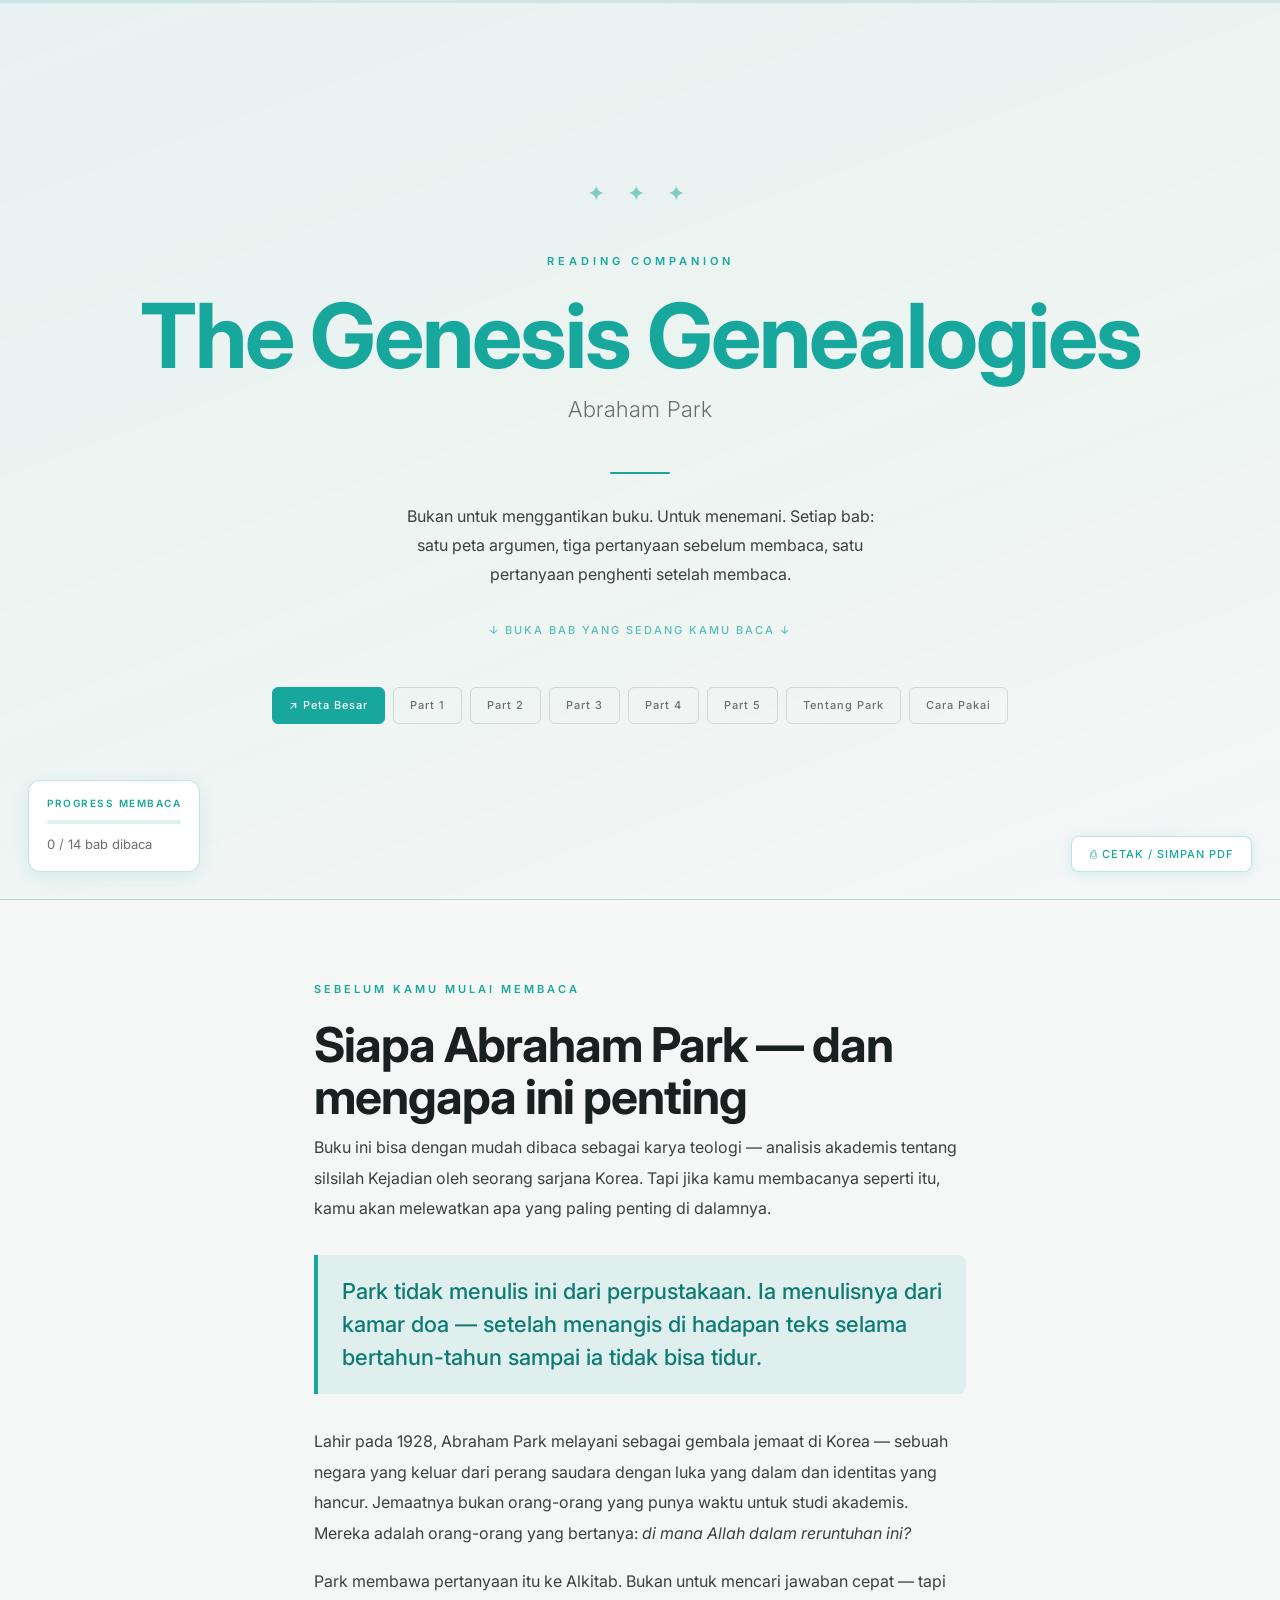
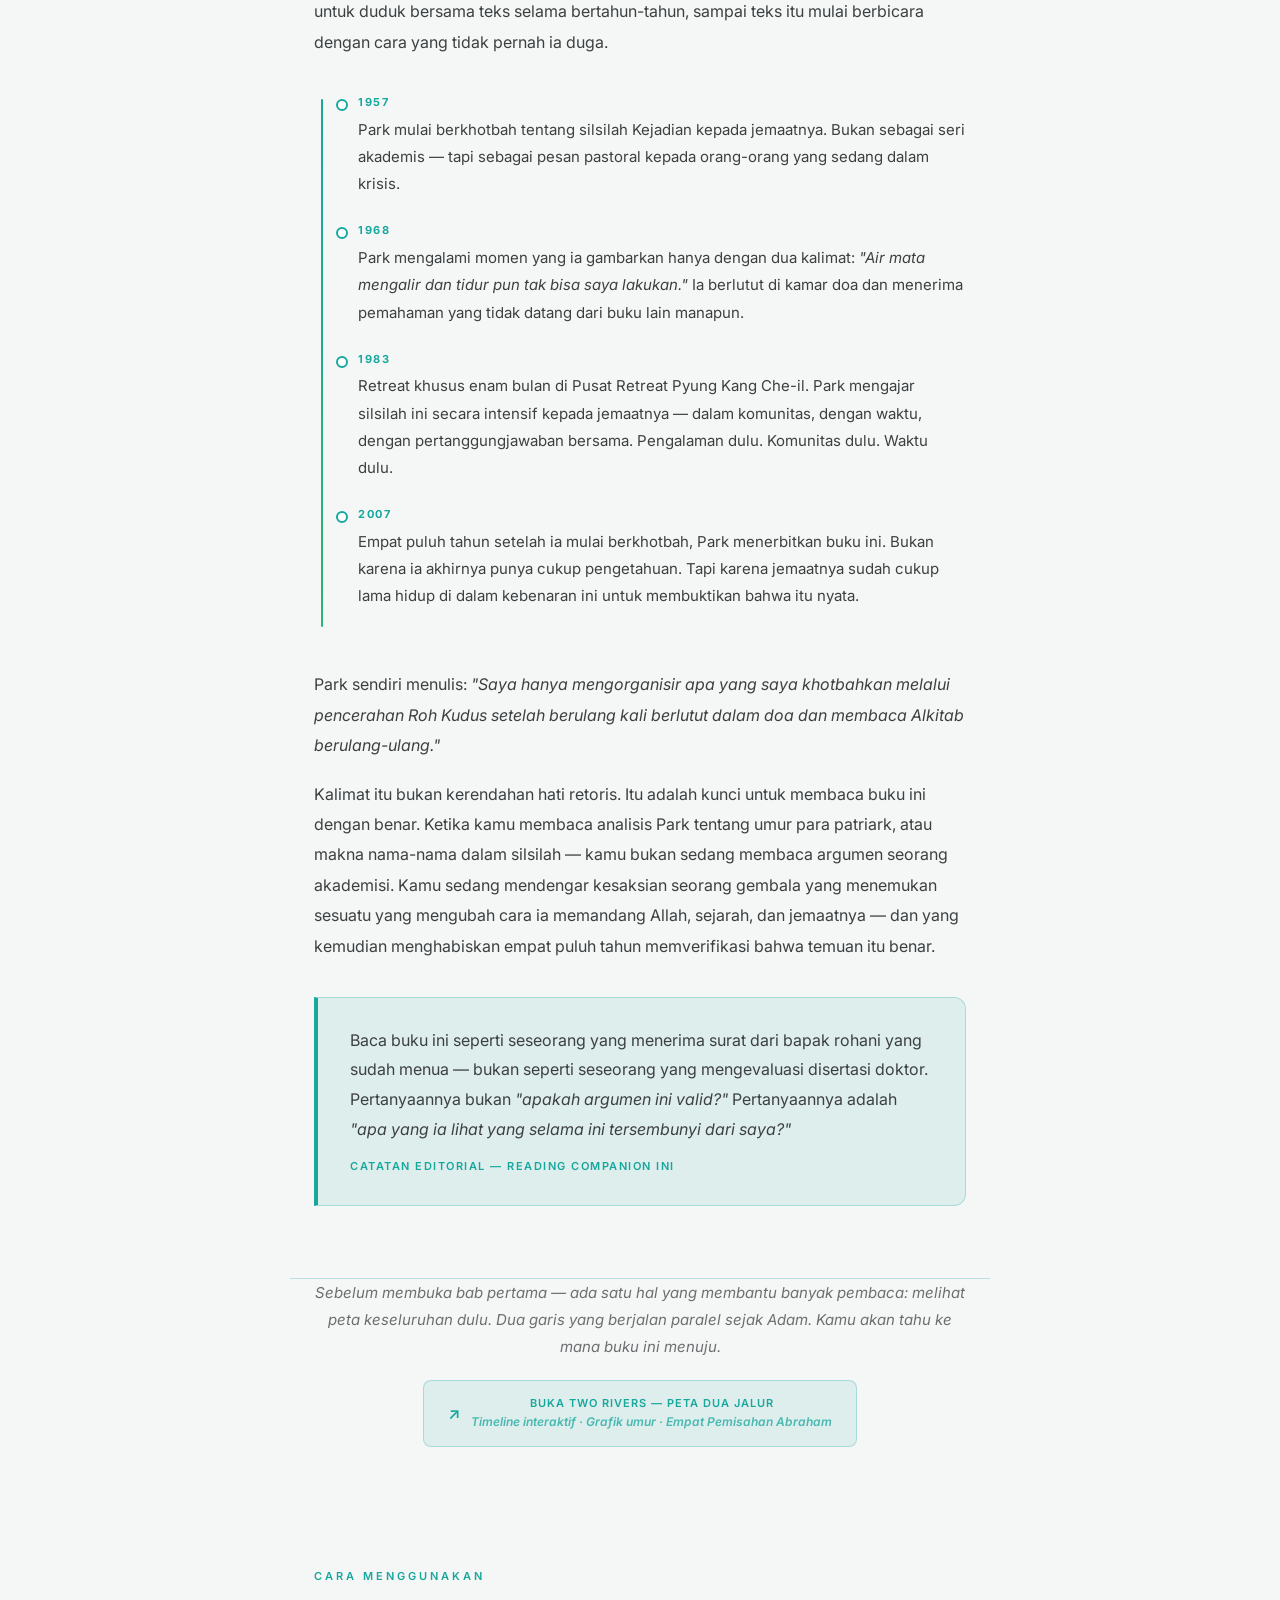
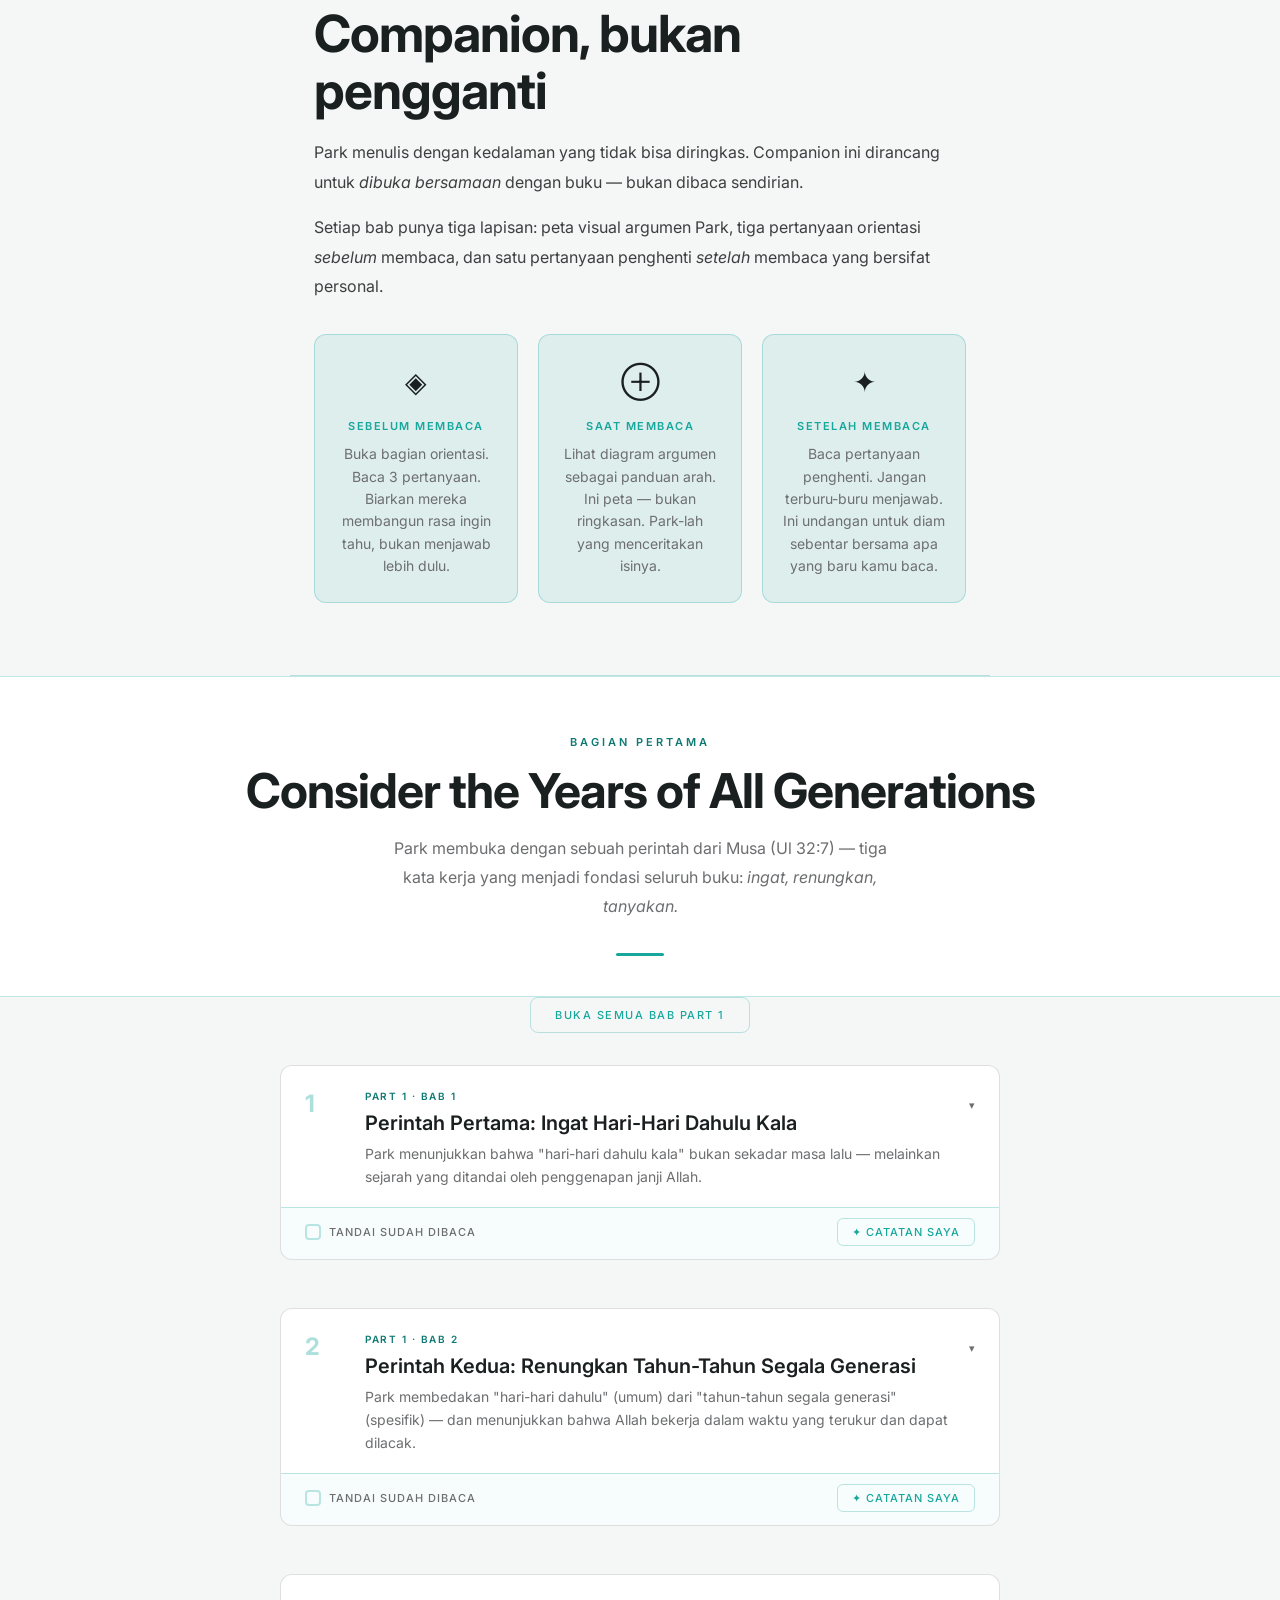
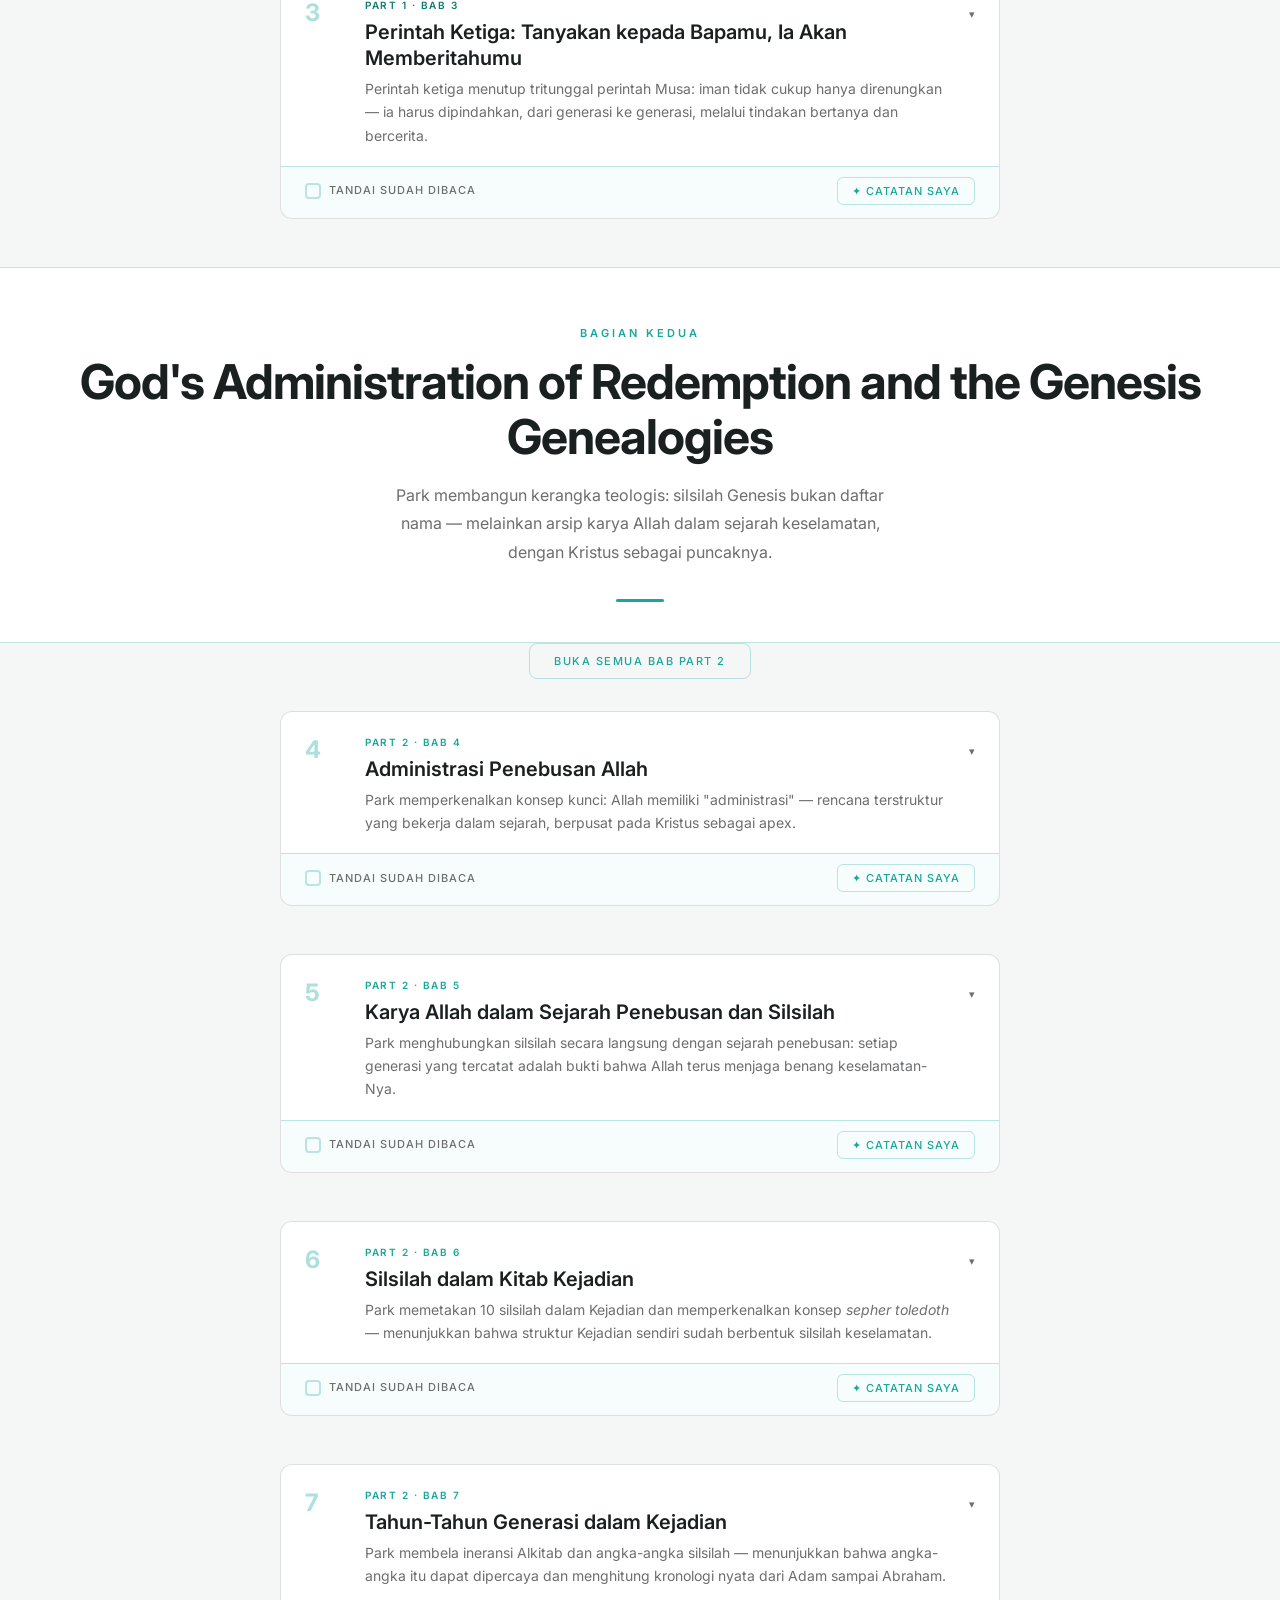
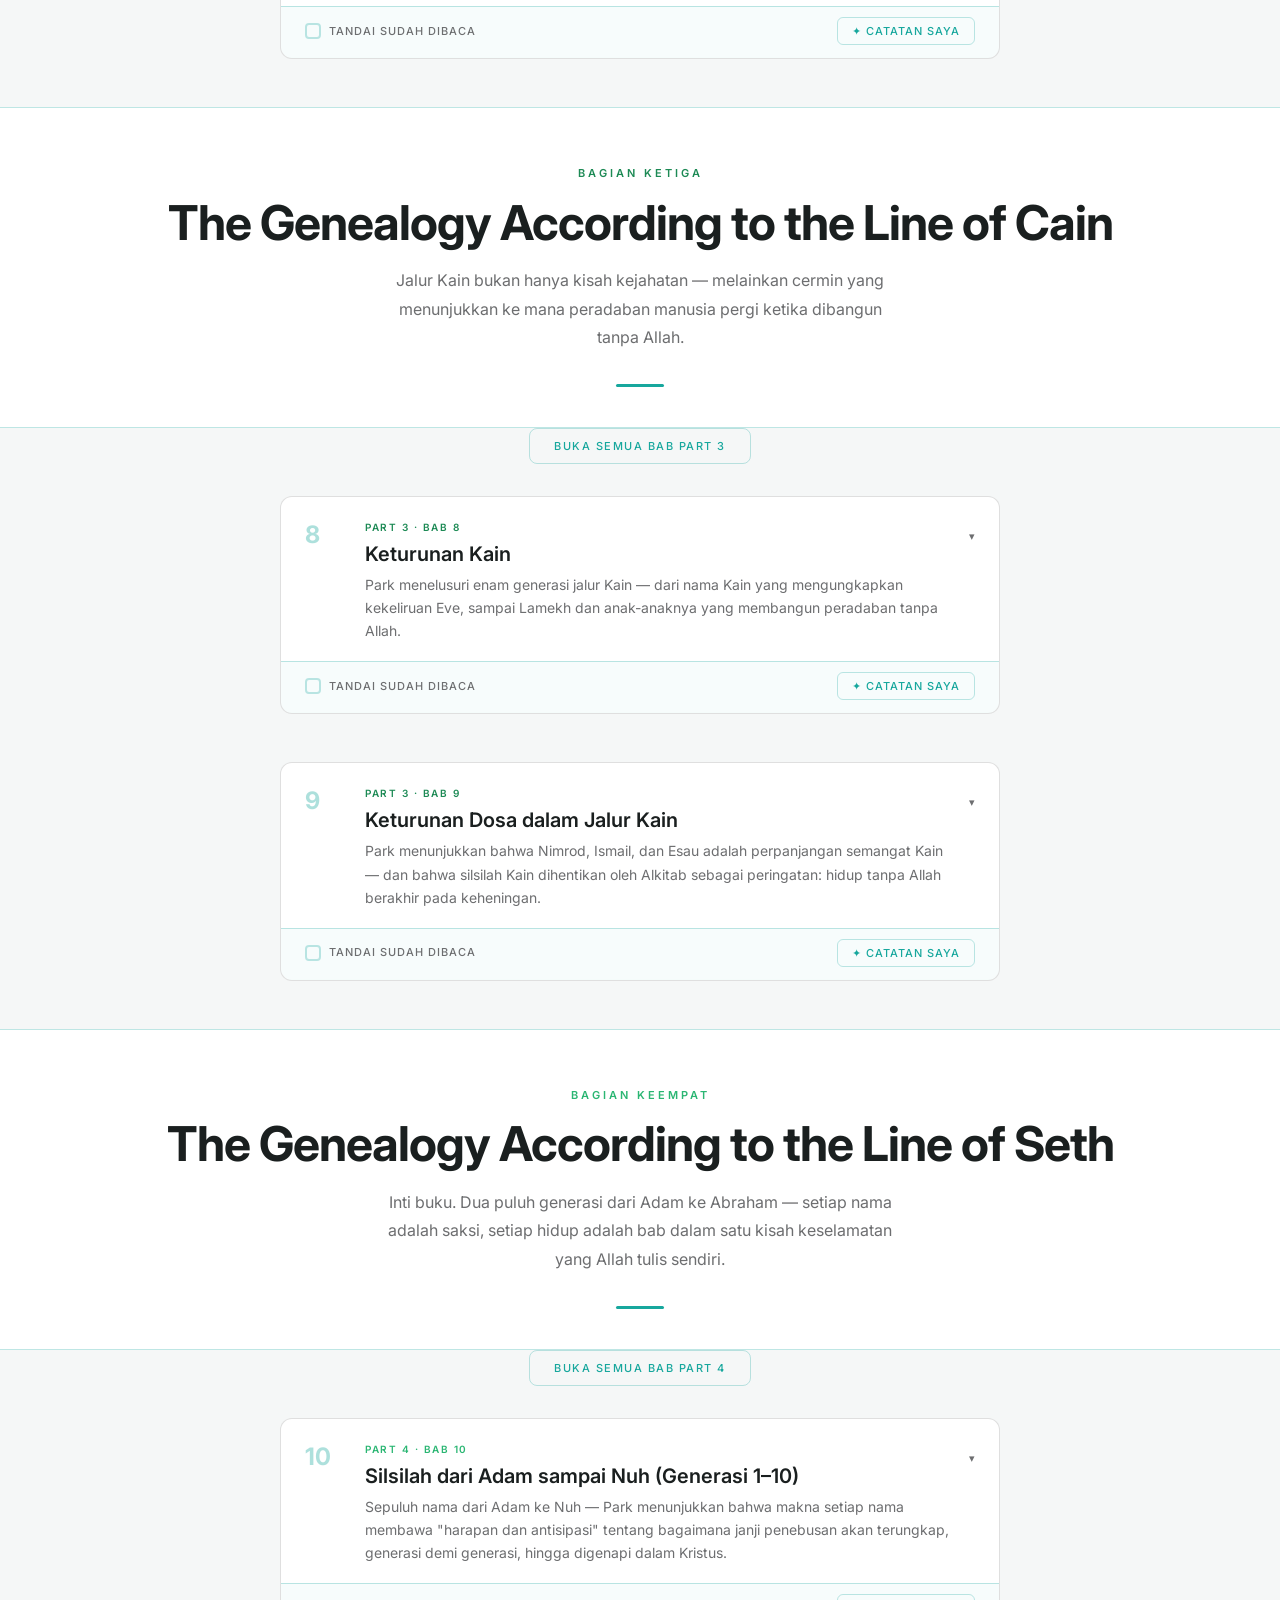
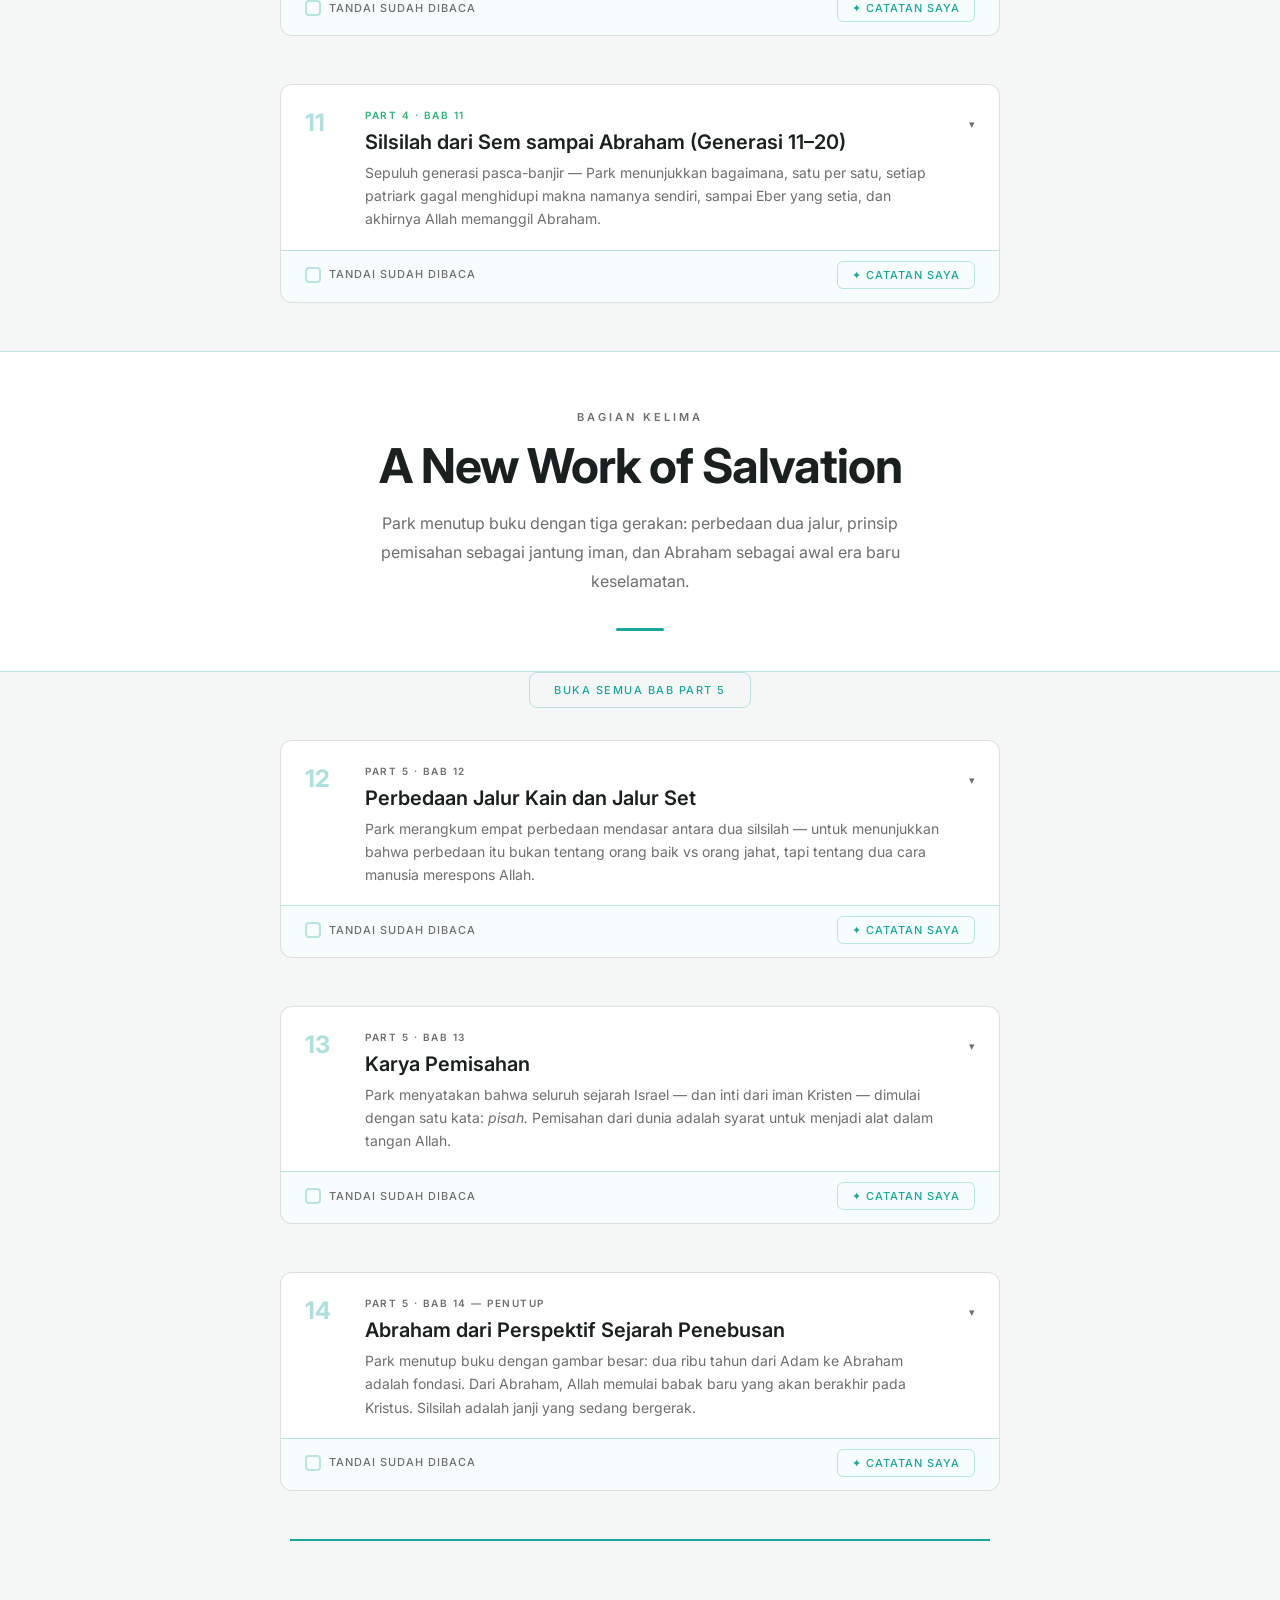
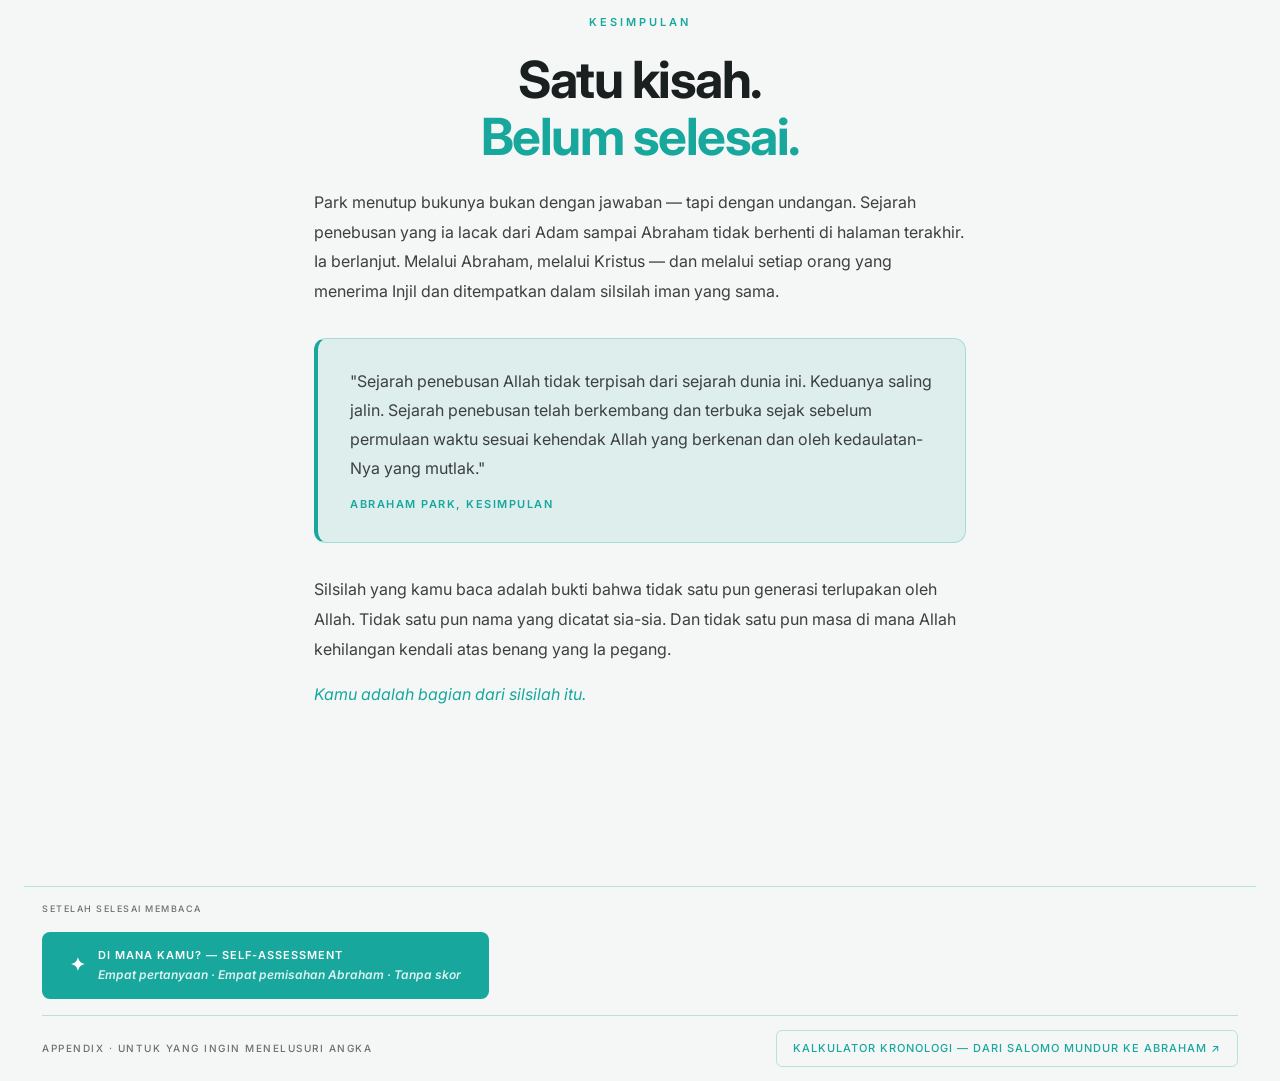
==== commit bf4dccbc: "Update index.html" ====
--- a/index.html
+++ b/index.html
@@ -5,36 +5,55 @@
 <meta name="viewport" content="width=device-width,initial-scale=1">
 <title>Reading Companion — The Genesis Genealogies</title>
 <style>
-@import url('https://fonts.googleapis.com/css2?family=EB+Garamond:ital,wght@0,400;0,500;0,600;1,400;1,500&family=Cormorant+Upright:wght@300;400;500;600&family=Cormorant+SC:wght@400;500&display=swap');
+@import url('https://fonts.googleapis.com/css2?family=Inter:wght@300;400;500;600;700&display=swap');
 
 :root {
-  --ink: #18140e;
-  --parchment: #f7f1e6;
-  --parchment-dark: #ede4cf;
-  --gold: #8b6914;
-  --gold-light: #c4972a;
-  --gold-faint: rgba(139,105,20,0.09);
-  --gold-border: rgba(139,105,20,0.28);
-  --rust: #7a3320;
-  --dim: #6b5f4e;
-  --mid: #4a3e2e;
-  --blue-calm: #2c4a6e;
-  --green-calm: #2d5a3d;
-  --part1: #5a3a1e;
-  --part2: #1e3d5a;
-  --part3: #5a1e2e;
-  --part4: #1e4a2d;
-  --part5: #3a1e5a;
+  /* New Brand Palette */
+  --teal: #17a79d;
+  --teal-dark: #0f7a73;
+  --teal-light: rgba(23,167,157,0.10);
+  --teal-border: rgba(23,167,157,0.28);
+  --green: #2bb673;
+  --green-dark: #1d8a55;
+  --green-light: rgba(43,182,115,0.10);
+  --green-border: rgba(43,182,115,0.28);
+  --grey: #6d6e70;
+  --grey-light: rgba(109,110,112,0.10);
+  --grey-border: rgba(109,110,112,0.22);
+  --white: #ffffff;
+  --bg: #f5f7f7;
+  --bg-card: #ffffff;
+  --ink: #1a1f1f;
+  --mid: #3d4040;
+  --dim: #6d6e70;
+
+  /* Legacy aliases mapped to new palette */
+  --gold: var(--teal);
+  --gold-light: var(--teal);
+  --gold-faint: var(--teal-light);
+  --gold-border: var(--teal-border);
+  --rust: var(--green-dark);
+  --parchment: var(--white);
+  --parchment-dark: #eef1f1;
+  --blue-calm: var(--teal);
+  --green-calm: var(--green);
+  --part1: var(--teal-dark);
+  --part2: var(--teal);
+  --part3: var(--green-dark);
+  --part4: var(--green);
+  --part5: var(--grey);
 }
 
 * { margin:0; padding:0; box-sizing:border-box; }
 html { scroll-behavior:smooth; font-size:16px; }
 
 body {
-  background: var(--parchment);
+  background: var(--bg);
   color: var(--ink);
-  font-family: 'EB Garamond', Georgia, serif;
+  font-family: 'Inter', sans-serif;
+  font-size: 16px;
   line-height: 1.7;
+  font-weight: 400;
 }
 
 /* ============ PRINT ============ */
@@ -55,67 +74,71 @@
   text-align: center;
   padding: 80px 32px;
   position: relative;
-  border-bottom: 1px solid var(--gold-border);
-  background: radial-gradient(ellipse 90% 70% at 50% 30%, rgba(139,105,20,0.05), transparent);
+  border-bottom: 1px solid var(--teal-border);
+  background: linear-gradient(160deg, rgba(23,167,157,0.06) 0%, rgba(43,182,115,0.04) 50%, transparent 100%);
 }
 
 .cover-ornament {
-  font-size: 28px;
-  color: var(--gold);
+  font-size: 22px;
+  color: var(--teal);
   letter-spacing: 8px;
   margin-bottom: 40px;
   opacity: 0.5;
 }
 
 .cover-pretitle {
-  font-family: 'Cormorant SC', serif;
-  font-size: 10px;
-  letter-spacing: 5px;
-  color: var(--gold);
+  font-family: 'Inter', sans-serif;
+  font-size: 11px;
+  font-weight: 600;
+  letter-spacing: 4px;
+  color: var(--teal);
   text-transform: uppercase;
   margin-bottom: 20px;
 }
 
 .cover-title {
-  font-family: 'Cormorant Upright', serif;
-  font-size: clamp(32px, 6vw, 68px);
-  font-weight: 300;
-  line-height: 1.1;
+  font-family: 'Inter', sans-serif;
+  font-size: clamp(40px, 7vw, 96px);
+  font-weight: 700;
+  line-height: 1.0;
   color: var(--ink);
   margin-bottom: 10px;
+  letter-spacing: -2px;
 }
 
 .cover-title em {
-  font-style: italic;
-  color: var(--gold);
+  font-style: normal;
+  color: var(--teal);
 }
 
 .cover-subtitle {
-  font-family: 'Cormorant Upright', serif;
-  font-size: clamp(18px, 3vw, 28px);
+  font-family: 'Inter', sans-serif;
+  font-size: clamp(16px, 2.5vw, 22px);
   font-weight: 300;
   color: var(--dim);
   margin-bottom: 44px;
-  font-style: italic;
-}
-
-.cover-line { width: 80px; height: 1px; background: var(--gold-border); margin: 0 auto 28px; }
+  letter-spacing: 0.5px;
+}
+
+.cover-line { width: 60px; height: 2px; background: var(--teal); margin: 0 auto 28px; border-radius: 2px; }
 
 .cover-desc {
   max-width: 480px;
-  font-size: 15px;
-  font-style: italic;
-  color: var(--dim);
+  font-size: 16px;
+  font-weight: 400;
+  color: var(--mid);
   line-height: 1.8;
   margin-bottom: 32px;
 }
 
 .cover-instruction {
-  font-family: 'Cormorant SC', serif;
-  font-size: 9px;
-  letter-spacing: 3px;
-  color: var(--gold);
-  opacity: 0.6;
+  font-family: 'Inter', sans-serif;
+  font-size: 11px;
+  font-weight: 500;
+  letter-spacing: 2px;
+  color: var(--teal);
+  opacity: 0.7;
+  text-transform: uppercase;
 }
 
 .cover-nav {
@@ -127,45 +150,50 @@
 }
 
 .cover-nav a {
-  font-family: 'Cormorant SC', serif;
-  font-size: 9px;
-  letter-spacing: 2px;
+  font-family: 'Inter', sans-serif;
+  font-size: 11px;
+  font-weight: 500;
+  letter-spacing: 1px;
   color: var(--dim);
   text-decoration: none;
-  padding: 6px 14px;
-  border: 1px solid var(--gold-border);
-  border-radius: 2px;
+  padding: 8px 16px;
+  border: 1px solid var(--grey-border);
+  border-radius: 6px;
   transition: all 0.25s;
 }
-.cover-nav a:hover { color: var(--gold); border-color: var(--gold); }
+.cover-nav a:hover { color: var(--teal); border-color: var(--teal); background: var(--teal-light); }
 
 /* ============ HOW TO USE ============ */
 .howto {
   max-width: 700px;
   margin: 0 auto;
   padding: 72px 24px;
-  border-bottom: 1px solid var(--gold-border);
+  border-bottom: 1px solid var(--teal-border);
 }
 
 .section-eyebrow {
-  font-family: 'Cormorant SC', serif;
-  font-size: 9px;
-  letter-spacing: 4px;
-  color: var(--gold);
+  font-family: 'Inter', sans-serif;
+  font-size: 11px;
+  font-weight: 600;
+  letter-spacing: 3px;
+  color: var(--teal);
   text-transform: uppercase;
   margin-bottom: 20px;
   display: block;
 }
 
 .howto h2 {
-  font-family: 'Cormorant Upright', serif;
-  font-size: clamp(24px, 4vw, 36px);
-  font-weight: 400;
+  font-family: 'Inter', sans-serif;
+  font-size: clamp(28px, 4vw, 60px);
+  font-weight: 700;
+  letter-spacing: -1px;
   margin-bottom: 20px;
+  color: var(--ink);
+  line-height: 1.1;
 }
 
 .howto p {
-  font-size: 15px;
+  font-size: 16px;
   color: var(--mid);
   margin-bottom: 16px;
   line-height: 1.85;
@@ -181,12 +209,14 @@
 @media(max-width:560px) { .howto-icons { grid-template-columns: 1fr; } }
 
 .howto-icon-box {
-  padding: 20px 16px;
-  border: 1px solid var(--gold-border);
-  border-radius: 3px;
-  background: var(--gold-faint);
+  padding: 24px 20px;
+  border: 1px solid var(--teal-border);
+  border-radius: 12px;
+  background: var(--teal-light);
   text-align: center;
-}
+  transition: box-shadow 0.25s, transform 0.25s;
+}
+.howto-icon-box:hover { box-shadow: 0 4px 20px rgba(23,167,157,0.15); transform: translateY(-2px); }
 
 .howto-icon {
   font-size: 28px;
@@ -195,20 +225,20 @@
 }
 
 .howto-icon-title {
-  font-family: 'Cormorant SC', serif;
-  font-size: 9px;
-  letter-spacing: 2px;
-  color: var(--gold);
+  font-family: 'Inter', sans-serif;
+  font-size: 11px;
+  font-weight: 600;
+  letter-spacing: 1.5px;
+  color: var(--teal);
   margin-bottom: 8px;
   display: block;
   text-transform: uppercase;
 }
 
 .howto-icon-text {
-  font-size: 13px;
+  font-size: 14px;
   color: var(--dim);
   line-height: 1.6;
-  font-style: italic;
 }
 
 /* ============ PART HEADER ============ */
@@ -216,38 +246,46 @@
   padding: 56px 24px 40px;
   text-align: center;
   position: relative;
+  background: var(--white);
+  border-bottom: 1px solid var(--teal-border);
+  border-top: 1px solid var(--teal-border);
+  margin-bottom: 0;
 }
 
 .part-header::after {
   content: '';
   display: block;
-  width: 60px;
-  height: 1px;
-  background: var(--gold-border);
+  width: 48px;
+  height: 3px;
+  background: var(--teal);
   margin: 32px auto 0;
+  border-radius: 2px;
 }
 
 .part-label {
-  font-family: 'Cormorant SC', serif;
-  font-size: 9px;
-  letter-spacing: 4px;
+  font-family: 'Inter', sans-serif;
+  font-size: 11px;
+  font-weight: 600;
+  letter-spacing: 3px;
   text-transform: uppercase;
-  margin-bottom: 10px;
+  margin-bottom: 12px;
   display: block;
+  color: var(--teal);
 }
 
 .part-title {
-  font-family: 'Cormorant Upright', serif;
-  font-size: clamp(22px, 4vw, 40px);
-  font-weight: 400;
-  line-height: 1.2;
+  font-family: 'Inter', sans-serif;
+  font-size: clamp(24px, 4vw, 48px);
+  font-weight: 700;
+  line-height: 1.15;
+  letter-spacing: -1px;
+  color: var(--ink);
 }
 
 .part-thesis {
-  max-width: 500px;
+  max-width: 520px;
   margin: 16px auto 0;
-  font-size: 14px;
-  font-style: italic;
+  font-size: 16px;
   color: var(--dim);
   line-height: 1.8;
 }
@@ -260,15 +298,17 @@
 }
 
 .chapter-card {
-  border: 1px solid rgba(139,105,20,0.18);
-  border-radius: 5px;
+  border: 1px solid var(--grey-border);
+  border-radius: 12px;
   overflow: hidden;
-  background: rgba(247,241,230,0.6);
-  transition: box-shadow 0.3s;
+  background: var(--white);
+  transition: box-shadow 0.3s, border-color 0.3s;
+  margin-bottom: 12px;
 }
 
 .chapter-card:hover {
-  box-shadow: 0 2px 24px rgba(139,105,20,0.1);
+  box-shadow: 0 4px 24px rgba(23,167,157,0.12);
+  border-color: var(--teal-border);
 }
 
 /* chapter header */
@@ -283,15 +323,15 @@
   user-select: none;
 }
 .chapter-card.open .ch-header {
-  border-bottom-color: rgba(139,105,20,0.15);
+  border-bottom-color: var(--teal-border);
 }
 
 .ch-num {
-  font-family: 'Cormorant Upright', serif;
-  font-size: 32px;
-  font-weight: 300;
-  color: var(--gold);
-  opacity: 0.4;
+  font-family: 'Inter', sans-serif;
+  font-size: 24px;
+  font-weight: 700;
+  color: var(--teal);
+  opacity: 0.35;
   line-height: 1;
   min-width: 40px;
   padding-top: 4px;
@@ -300,26 +340,26 @@
 .ch-header-text { flex: 1; }
 
 .ch-tag {
-  font-family: 'Cormorant SC', serif;
-  font-size: 8.5px;
-  letter-spacing: 2.5px;
-  color: var(--gold);
+  font-family: 'Inter', sans-serif;
+  font-size: 10px;
+  font-weight: 600;
+  letter-spacing: 1.5px;
+  color: var(--teal);
   text-transform: uppercase;
-  margin-bottom: 4px;
+  margin-bottom: 5px;
 }
 
 .ch-title {
-  font-family: 'Cormorant Upright', serif;
-  font-size: clamp(17px, 3vw, 24px);
-  font-weight: 500;
+  font-family: 'Inter', sans-serif;
+  font-size: clamp(15px, 2.5vw, 20px);
+  font-weight: 600;
   color: var(--ink);
-  line-height: 1.25;
+  line-height: 1.3;
   margin-bottom: 6px;
 }
 
 .ch-park-aim {
-  font-size: 13.5px;
-  font-style: italic;
+  font-size: 14px;
   color: var(--dim);
   line-height: 1.65;
 }
@@ -331,7 +371,7 @@
   padding-top: 8px;
   flex-shrink: 0;
 }
-.chapter-card.open .ch-chev { transform: rotate(180deg); color: var(--gold); }
+.chapter-card.open .ch-chev { transform: rotate(180deg); color: var(--teal); }
 
 /* chapter body */
 .ch-body {
@@ -349,20 +389,21 @@
 }
 
 .diagram-label {
-  font-family: 'Cormorant SC', serif;
-  font-size: 8.5px;
-  letter-spacing: 2.5px;
-  color: var(--gold);
+  font-family: 'Inter', sans-serif;
+  font-size: 10px;
+  font-weight: 600;
+  letter-spacing: 2px;
+  color: var(--teal);
   text-transform: uppercase;
   margin-bottom: 12px;
   display: block;
 }
 
 .diagram-svg-wrap {
-  border: 1px solid var(--gold-border);
-  border-radius: 4px;
+  border: 1px solid var(--teal-border);
+  border-radius: 8px;
   overflow: hidden;
-  background: rgba(247,241,230,0.9);
+  background: #f0faf9;
 }
 
 /* questions */
@@ -371,17 +412,18 @@
 }
 
 .q-section-label {
-  font-family: 'Cormorant SC', serif;
-  font-size: 8.5px;
-  letter-spacing: 2.5px;
-  color: var(--blue-calm);
+  font-family: 'Inter', sans-serif;
+  font-size: 10px;
+  font-weight: 600;
+  letter-spacing: 2px;
+  color: var(--teal);
   text-transform: uppercase;
   margin-bottom: 12px;
   display: block;
-  opacity: 0.85;
-}
-
-.q-section-label.after { color: var(--rust); }
+  opacity: 0.9;
+}
+
+.q-section-label.after { color: var(--green-dark); }
 
 .q-item {
   display: flex;
@@ -391,57 +433,57 @@
 }
 
 .q-dot {
-  width: 22px; height: 22px;
+  width: 24px; height: 24px;
   border-radius: 50%;
   display: flex; align-items: center; justify-content: center;
-  font-family: 'Cormorant Upright', serif;
+  font-family: 'Inter', sans-serif;
   font-size: 11px;
+  font-weight: 600;
   flex-shrink: 0;
   margin-top: 1px;
 }
 
 .q-dot.before {
-  background: rgba(44,74,110,0.08);
-  border: 1px solid rgba(44,74,110,0.2);
-  color: var(--blue-calm);
+  background: var(--teal-light);
+  border: 1px solid var(--teal-border);
+  color: var(--teal-dark);
 }
 
 .q-dot.after {
-  background: rgba(122,51,32,0.08);
-  border: 1px solid rgba(122,51,32,0.2);
-  color: var(--rust);
-  width: 28px; height: 28px; font-size: 14px;
+  background: var(--green-light);
+  border: 1px solid var(--green-border);
+  color: var(--green-dark);
+  width: 28px; height: 28px; font-size: 13px;
 }
 
 .q-text {
-  font-size: 14.5px;
+  font-size: 15px;
   color: var(--mid);
   line-height: 1.7;
   flex: 1;
 }
 
-.q-text strong { color: var(--ink); font-weight: 500; }
+.q-text strong { color: var(--ink); font-weight: 600; }
 
 .q-after-box {
   padding: 16px 18px;
-  background: rgba(122,51,32,0.05);
-  border-left: 3px solid rgba(122,51,32,0.35);
-  border-radius: 0 3px 3px 0;
+  background: var(--green-light);
+  border-left: 3px solid var(--green);
+  border-radius: 0 8px 8px 0;
   margin-top: 16px;
 }
 
 .reflection-prompt {
   font-size: 15px;
-  font-style: italic;
   color: var(--mid);
   line-height: 1.75;
 }
 
-.reflection-prompt strong { font-style: normal; color: var(--rust); }
+.reflection-prompt strong { font-style: normal; color: var(--green-dark); font-weight: 600; }
 
 .ch-divider {
   height: 1px;
-  background: var(--gold-border);
+  background: var(--teal-border);
   margin: 18px 0;
   opacity: 0.5;
 }
@@ -452,19 +494,22 @@
   margin: 0 auto;
   padding: 72px 24px 100px;
   text-align: center;
-  border-top: 1px solid var(--gold-border);
+  border-top: 2px solid var(--teal);
 }
 
 .conc-title {
-  font-family: 'Cormorant Upright', serif;
-  font-size: clamp(24px, 4vw, 42px);
-  font-weight: 400;
+  font-family: 'Inter', sans-serif;
+  font-size: clamp(28px, 4vw, 60px);
+  font-weight: 700;
+  letter-spacing: -1.5px;
   margin-bottom: 24px;
-}
-.conc-title em { font-style: italic; color: var(--gold); }
+  color: var(--ink);
+  line-height: 1.1;
+}
+.conc-title em { font-style: normal; color: var(--teal); }
 
 .conc-text {
-  font-size: 15px;
+  font-size: 16px;
   color: var(--mid);
   line-height: 1.85;
   text-align: left;
@@ -472,25 +517,26 @@
 }
 
 .conc-quote {
-  padding: 24px 28px;
-  border: 1px solid var(--gold-border);
-  border-radius: 4px;
-  background: var(--gold-faint);
+  padding: 28px 32px;
+  border: 1px solid var(--teal-border);
+  border-radius: 12px;
+  background: var(--teal-light);
   margin: 32px 0;
-  font-style: italic;
-  font-size: 15.5px;
+  font-size: 16px;
   color: var(--mid);
   line-height: 1.8;
   text-align: left;
+  border-left: 4px solid var(--teal);
 }
 .conc-quote cite {
   display: block;
   font-style: normal;
-  font-family: 'Cormorant SC', serif;
-  font-size: 9px;
-  letter-spacing: 2px;
-  color: var(--gold);
-  margin-top: 10px;
+  font-family: 'Inter', sans-serif;
+  font-size: 11px;
+  font-weight: 600;
+  letter-spacing: 1.5px;
+  color: var(--teal);
+  margin-top: 12px;
   text-transform: uppercase;
 }
 
@@ -498,13 +544,13 @@
 .progress-bar {
   position: fixed;
   top: 0; left: 0; right: 0;
-  height: 2px;
-  background: rgba(139,105,20,0.15);
+  height: 3px;
+  background: rgba(23,167,157,0.15);
   z-index: 100;
 }
 .progress-fill {
   height: 100%;
-  background: var(--gold);
+  background: linear-gradient(90deg, var(--teal), var(--green));
   transition: width 0.2s;
   width: 0%;
 }
@@ -513,56 +559,59 @@
 .print-btn {
   position: fixed;
   bottom: 28px; right: 28px;
-  font-family: 'Cormorant SC', serif;
-  font-size: 9px;
-  letter-spacing: 2px;
+  font-family: 'Inter', sans-serif;
+  font-size: 11px;
+  font-weight: 500;
+  letter-spacing: 1px;
   text-transform: uppercase;
-  color: var(--dim);
-  background: var(--parchment);
-  border: 1px solid var(--gold-border);
+  color: var(--teal);
+  background: var(--white);
+  border: 1px solid var(--teal-border);
   padding: 10px 18px;
-  border-radius: 2px;
+  border-radius: 8px;
   cursor: pointer;
   transition: all 0.25s;
   z-index: 50;
-}
-.print-btn:hover { color: var(--gold); border-color: var(--gold); }
+  box-shadow: 0 2px 12px rgba(23,167,157,0.15);
+}
+.print-btn:hover { background: var(--teal); color: var(--white); }
 
 /* expand all button */
 .expand-all-btn {
   display: block;
   margin: 0 auto 32px;
-  font-family: 'Cormorant SC', serif;
-  font-size: 9px;
-  letter-spacing: 2.5px;
+  font-family: 'Inter', sans-serif;
+  font-size: 11px;
+  font-weight: 500;
+  letter-spacing: 1.5px;
   text-transform: uppercase;
-  color: var(--dim);
+  color: var(--teal);
   background: none;
-  border: 1px solid var(--gold-border);
-  padding: 10px 22px;
-  border-radius: 2px;
+  border: 1px solid var(--teal-border);
+  padding: 10px 24px;
+  border-radius: 8px;
   cursor: pointer;
   transition: all 0.25s;
 }
-.expand-all-btn:hover { color: var(--gold); border-color: var(--gold); }
+.expand-all-btn:hover { background: var(--teal); color: var(--white); border-color: var(--teal); }
 
 /* part color accents */
-.part1 .ch-tag, .part1 .section-eyebrow, .part1 .part-label { color: var(--part1); }
-.part2 .ch-tag, .part2 .section-eyebrow, .part2 .part-label { color: var(--part2); }
-.part3 .ch-tag, .part3 .section-eyebrow, .part3 .part-label { color: var(--part3); }
-.part4 .ch-tag, .part4 .section-eyebrow, .part4 .part-label { color: var(--part4); }
-.part5 .ch-tag, .part5 .section-eyebrow, .part5 .part-label { color: var(--part5); }
+.part1 .ch-tag, .part1 .section-eyebrow, .part1 .part-label { color: var(--teal-dark); }
+.part2 .ch-tag, .part2 .section-eyebrow, .part2 .part-label { color: var(--teal); }
+.part3 .ch-tag, .part3 .section-eyebrow, .part3 .part-label { color: var(--green-dark); }
+.part4 .ch-tag, .part4 .section-eyebrow, .part4 .part-label { color: var(--green); }
+.part5 .ch-tag, .part5 .section-eyebrow, .part5 .part-label { color: var(--grey); }
 
 /* responsive */
 @media(max-width: 600px) {
   .ch-header { gap: 12px; }
-  .ch-num { font-size: 22px; min-width: 28px; }
+  .ch-num { font-size: 18px; min-width: 28px; }
   .ch-inner { padding: 16px; }
   .print-btn { display: none; }
 }
 
 /* SVG styles */
-svg text { font-family: 'EB Garamond', Georgia, serif; }
+svg text { font-family: 'Inter', sans-serif; }
 
 /* ============ READ STATUS ============ */
 .ch-read-row {
@@ -570,8 +619,8 @@
   align-items: center;
   justify-content: space-between;
   padding: 10px 24px 12px;
-  background: rgba(247,241,230,0.4);
-  border-top: 1px solid rgba(139,105,20,0.10);
+  background: rgba(23,167,157,0.03);
+  border-top: 1px solid var(--teal-border);
   gap: 12px;
 }
 
@@ -580,22 +629,23 @@
   align-items: center;
   gap: 8px;
   cursor: pointer;
-  font-family: 'Cormorant SC', serif;
-  font-size: 9px;
-  letter-spacing: 2px;
+  font-family: 'Inter', sans-serif;
+  font-size: 11px;
+  font-weight: 500;
+  letter-spacing: 1px;
   text-transform: uppercase;
   color: var(--dim);
   transition: color 0.25s;
   user-select: none;
 }
-.read-label:hover { color: var(--gold); }
+.read-label:hover { color: var(--teal); }
 
 .read-checkbox {
   -webkit-appearance: none;
   appearance: none;
   width: 16px; height: 16px;
-  border: 1px solid var(--gold-border);
-  border-radius: 2px;
+  border: 2px solid var(--teal-border);
+  border-radius: 4px;
   background: transparent;
   cursor: pointer;
   position: relative;
@@ -603,56 +653,57 @@
   flex-shrink: 0;
 }
 .read-checkbox:checked {
-  background: var(--gold);
-  border-color: var(--gold);
+  background: var(--teal);
+  border-color: var(--teal);
 }
 .read-checkbox:checked::after {
   content: '✓';
   position: absolute;
   top: 50%; left: 50%;
   transform: translate(-50%, -50%);
-  color: var(--parchment);
+  color: var(--white);
   font-size: 10px;
   font-family: sans-serif;
   line-height: 1;
 }
 
 .chapter-card.read-done .ch-num {
-  color: var(--gold);
+  color: var(--teal);
   opacity: 1;
 }
 .chapter-card.read-done {
-  background: rgba(139,105,20,0.04);
+  background: rgba(23,167,157,0.03);
 }
 
 /* ============ NOTES AREA ============ */
 .notes-toggle-btn {
-  font-family: 'Cormorant SC', serif;
-  font-size: 8.5px;
-  letter-spacing: 2px;
+  font-family: 'Inter', sans-serif;
+  font-size: 11px;
+  font-weight: 500;
+  letter-spacing: 1px;
   text-transform: uppercase;
-  color: var(--dim);
+  color: var(--teal);
   background: none;
-  border: 1px solid var(--gold-border);
-  padding: 5px 12px;
-  border-radius: 2px;
+  border: 1px solid var(--teal-border);
+  padding: 6px 14px;
+  border-radius: 6px;
   cursor: pointer;
   transition: all 0.25s;
   white-space: nowrap;
 }
-.notes-toggle-btn:hover { color: var(--gold); border-color: var(--gold); }
-.notes-toggle-btn.active { color: var(--gold); border-color: var(--gold); background: var(--gold-faint); }
+.notes-toggle-btn:hover { color: var(--white); background: var(--teal); border-color: var(--teal); }
+.notes-toggle-btn.active { color: var(--white); background: var(--teal); border-color: var(--teal); }
 
 .notes-panel {
   max-height: 0;
   overflow: hidden;
   transition: max-height 0.5s cubic-bezier(.16,1,.3,1);
-  background: rgba(237,228,207,0.5);
+  background: rgba(23,167,157,0.04);
   border-top: 1px solid transparent;
 }
 .notes-panel.open {
   max-height: 320px;
-  border-top-color: rgba(139,105,20,0.12);
+  border-top-color: var(--teal-border);
 }
 
 .notes-inner {
@@ -660,10 +711,11 @@
 }
 
 .notes-label {
-  font-family: 'Cormorant SC', serif;
-  font-size: 8.5px;
-  letter-spacing: 2.5px;
-  color: var(--gold);
+  font-family: 'Inter', sans-serif;
+  font-size: 10px;
+  font-weight: 600;
+  letter-spacing: 2px;
+  color: var(--teal);
   text-transform: uppercase;
   margin-bottom: 10px;
   display: block;
@@ -672,32 +724,33 @@
 .notes-textarea {
   width: 100%;
   min-height: 110px;
-  font-family: 'EB Garamond', Georgia, serif;
-  font-size: 14.5px;
+  font-family: 'Inter', sans-serif;
+  font-size: 15px;
   line-height: 1.7;
   color: var(--ink);
-  background: rgba(247,241,230,0.85);
-  border: 1px solid var(--gold-border);
-  border-radius: 3px;
+  background: var(--white);
+  border: 1px solid var(--teal-border);
+  border-radius: 8px;
   padding: 12px 14px;
   resize: vertical;
   outline: none;
-  transition: border-color 0.25s;
+  transition: border-color 0.25s, box-shadow 0.25s;
 }
 .notes-textarea:focus {
-  border-color: var(--gold);
+  border-color: var(--teal);
+  box-shadow: 0 0 0 3px rgba(23,167,157,0.12);
 }
 .notes-textarea::placeholder {
   color: var(--dim);
   opacity: 0.5;
-  font-style: italic;
 }
 
 .notes-saved-badge {
-  font-family: 'Cormorant SC', serif;
-  font-size: 8px;
-  letter-spacing: 1.5px;
-  color: var(--green-calm);
+  font-family: 'Inter', sans-serif;
+  font-size: 10px;
+  font-weight: 600;
+  letter-spacing: 1px;
+  color: var(--green);
   text-transform: uppercase;
   opacity: 0;
   transition: opacity 0.4s;
@@ -711,38 +764,40 @@
   position: fixed;
   bottom: 28px;
   left: 28px;
-  background: var(--parchment);
-  border: 1px solid var(--gold-border);
-  border-radius: 3px;
-  padding: 12px 16px;
+  background: var(--white);
+  border: 1px solid var(--teal-border);
+  border-radius: 12px;
+  padding: 14px 18px;
   z-index: 50;
-  min-width: 140px;
+  min-width: 160px;
+  box-shadow: 0 4px 20px rgba(23,167,157,0.12);
 }
 .rp-label {
-  font-family: 'Cormorant SC', serif;
-  font-size: 8px;
-  letter-spacing: 2px;
+  font-family: 'Inter', sans-serif;
+  font-size: 10px;
+  font-weight: 600;
+  letter-spacing: 1.5px;
   text-transform: uppercase;
-  color: var(--gold);
-  margin-bottom: 6px;
+  color: var(--teal);
+  margin-bottom: 8px;
   display: block;
 }
 .rp-bar-bg {
   width: 100%;
-  height: 3px;
-  background: rgba(139,105,20,0.15);
+  height: 4px;
+  background: rgba(23,167,157,0.15);
   border-radius: 2px;
   overflow: hidden;
-  margin-bottom: 5px;
+  margin-bottom: 6px;
 }
 .rp-bar-fill {
   height: 100%;
-  background: var(--gold);
+  background: linear-gradient(90deg, var(--teal), var(--green));
   border-radius: 2px;
   transition: width 0.4s;
 }
 .rp-count {
-  font-family: 'EB Garamond', serif;
+  font-family: 'Inter', sans-serif;
   font-size: 13px;
   color: var(--dim);
 }
@@ -761,16 +816,17 @@
 .tool-links {
   margin: 18px 0 0;
   padding: 14px 18px;
-  background: rgba(13,107,99,0.04);
-  border: 1px solid rgba(13,107,99,0.18);
-  border-radius: 4px;
+  background: var(--teal-light);
+  border: 1px solid var(--teal-border);
+  border-radius: 8px;
 }
 
 .tool-links-label {
-  font-family: 'Cormorant SC', serif;
-  font-size: 8.5px;
-  letter-spacing: 3px;
-  color: var(--teal, #0d6b63);
+  font-family: 'Inter', sans-serif;
+  font-size: 10px;
+  font-weight: 600;
+  letter-spacing: 2px;
+  color: var(--teal);
   text-transform: uppercase;
   margin-bottom: 10px;
   display: block;
@@ -786,23 +842,24 @@
   display: inline-flex;
   align-items: center;
   gap: 7px;
-  font-family: 'Cormorant SC', serif;
-  font-size: 9px;
-  letter-spacing: 1.5px;
+  font-family: 'Inter', sans-serif;
+  font-size: 11px;
+  font-weight: 500;
+  letter-spacing: 0.5px;
   text-transform: uppercase;
-  color: var(--teal, #0d6b63);
-  background: rgba(13,107,99,0.07);
-  border: 1px solid rgba(13,107,99,0.25);
-  border-radius: 3px;
+  color: var(--teal-dark);
+  background: var(--white);
+  border: 1px solid var(--teal-border);
+  border-radius: 6px;
   padding: 8px 14px;
   cursor: pointer;
   text-decoration: none;
   transition: all 0.2s;
 }
 .tool-link-btn:hover {
-  background: rgba(13,107,99,0.14);
-  border-color: rgba(13,107,99,0.45);
-  color: var(--teal-dk, #0a4f48);
+  background: var(--teal);
+  border-color: var(--teal);
+  color: var(--white);
 }
 .tool-link-btn .tl-icon {
   font-size: 13px;
@@ -811,7 +868,7 @@
 .tool-link-btn .tl-text { line-height: 1.3; }
 .tool-link-btn .tl-sub {
   display: block;
-  font-family: 'EB Garamond', Georgia, serif;
+  font-family: 'Inter', sans-serif;
   font-size: 10px;
   letter-spacing: 0;
   text-transform: none;
@@ -825,7 +882,7 @@
 .appendix-link-wrap {
   margin: 28px 24px 0;
   padding: 14px 18px;
-  border-top: 1px solid var(--gold-border);
+  border-top: 1px solid var(--teal-border);
   display: flex;
   align-items: center;
   justify-content: space-between;
@@ -833,50 +890,53 @@
   gap: 10px;
 }
 .appendix-link-label {
-  font-family: 'Cormorant SC', serif;
-  font-size: 8px;
-  letter-spacing: 2.5px;
+  font-family: 'Inter', sans-serif;
+  font-size: 10px;
+  font-weight: 500;
+  letter-spacing: 1.5px;
   color: var(--dim);
   text-transform: uppercase;
 }
 .appendix-link-btn {
-  font-family: 'Cormorant SC', serif;
-  font-size: 8.5px;
-  letter-spacing: 1.5px;
+  font-family: 'Inter', sans-serif;
+  font-size: 11px;
+  font-weight: 500;
+  letter-spacing: 1px;
   text-transform: uppercase;
-  color: var(--dim);
+  color: var(--teal);
   background: none;
-  border: 1px solid var(--gold-border);
-  border-radius: 2px;
-  padding: 7px 14px;
+  border: 1px solid var(--teal-border);
+  border-radius: 6px;
+  padding: 8px 16px;
   cursor: pointer;
   text-decoration: none;
   transition: all 0.2s;
 }
-.appendix-link-btn:hover { color: var(--gold); border-color: var(--gold); }
+.appendix-link-btn:hover { color: var(--white); background: var(--teal); border-color: var(--teal); }
 
 /* ============ PARK SECTION ============ */
 .park-section {
   max-width: 700px;
   margin: 0 auto;
   padding: 80px 24px 72px;
-  border-bottom: 1px solid var(--gold-border);
+  border-bottom: 1px solid var(--teal-border);
 }
 
 .park-pull {
-  font-family: 'Cormorant Upright', serif;
-  font-size: clamp(19px, 3.5vw, 28px);
-  font-weight: 400;
-  line-height: 1.45;
-  color: var(--ink);
-  font-style: italic;
+  font-family: 'Inter', sans-serif;
+  font-size: clamp(17px, 2.5vw, 22px);
+  font-weight: 500;
+  line-height: 1.5;
+  color: var(--teal-dark);
   margin: 32px 0;
-  padding-left: 24px;
-  border-left: 2px solid var(--gold-border);
+  padding: 20px 24px;
+  border-left: 4px solid var(--teal);
+  background: var(--teal-light);
+  border-radius: 0 8px 8px 0;
 }
 
 .park-body {
-  font-size: 15px;
+  font-size: 16px;
   color: var(--mid);
   line-height: 1.9;
   margin-bottom: 18px;
@@ -897,8 +957,9 @@
   left: 7px;
   top: 6px;
   bottom: 6px;
-  width: 1px;
-  background: var(--gold-border);
+  width: 2px;
+  background: linear-gradient(to bottom, var(--teal), var(--green));
+  border-radius: 2px;
 }
 
 .pt-item {
@@ -911,47 +972,49 @@
   position: absolute;
   left: -6px;
   top: 6px;
-  width: 7px;
-  height: 7px;
+  width: 8px;
+  height: 8px;
   border-radius: 50%;
-  background: var(--parchment);
-  border: 1.5px solid var(--gold);
+  background: var(--white);
+  border: 2px solid var(--teal);
 }
 
 .pt-year {
-  font-family: 'Cormorant SC', serif;
-  font-size: 9px;
-  letter-spacing: 2px;
-  color: var(--gold);
+  font-family: 'Inter', sans-serif;
+  font-size: 11px;
+  font-weight: 700;
+  letter-spacing: 1.5px;
+  color: var(--teal);
   text-transform: uppercase;
   margin-bottom: 4px;
   display: block;
 }
 
 .pt-text {
-  font-size: 14.5px;
+  font-size: 15px;
   color: var(--mid);
   line-height: 1.7;
 }
 
 .park-closing-quote {
-  padding: 24px 28px;
-  border: 1px solid var(--gold-border);
-  border-radius: 4px;
-  background: var(--gold-faint);
+  padding: 28px 32px;
+  border: 1px solid var(--teal-border);
+  border-left: 4px solid var(--teal);
+  border-radius: 0 12px 12px 0;
+  background: var(--teal-light);
   margin-top: 36px;
-  font-style: italic;
-  font-size: 15.5px;
+  font-size: 16px;
   color: var(--mid);
   line-height: 1.85;
 }
 .park-closing-quote cite {
   display: block;
   font-style: normal;
-  font-family: 'Cormorant SC', serif;
-  font-size: 9px;
-  letter-spacing: 2px;
-  color: var(--gold);
+  font-family: 'Inter', sans-serif;
+  font-size: 11px;
+  font-weight: 600;
+  letter-spacing: 1.5px;
+  color: var(--teal);
   margin-top: 12px;
   text-transform: uppercase;
 }
@@ -959,9 +1022,9 @@
 /* ============ SLOW GATE ============ */
 .slow-gate {
   margin: 24px 0 0;
-  background: rgba(90,58,30,0.04);
-  border: 1.5px solid rgba(90,58,30,0.22);
-  border-radius: 4px;
+  background: rgba(43,182,115,0.04);
+  border: 1.5px solid var(--green-border);
+  border-radius: 8px;
   overflow: hidden;
 }
 
@@ -981,26 +1044,26 @@
 .gate-label-wrap { flex: 1; }
 
 .gate-eyebrow {
-  font-family: 'Cormorant SC', serif;
-  font-size: 8.5px;
-  letter-spacing: 3px;
-  color: var(--rust);
+  font-family: 'Inter', sans-serif;
+  font-size: 10px;
+  font-weight: 600;
+  letter-spacing: 2px;
+  color: var(--green-dark);
   text-transform: uppercase;
   margin-bottom: 4px;
   display: block;
 }
 
 .gate-question {
-  font-family: 'Cormorant Upright', serif;
-  font-size: clamp(15px, 2.5vw, 19px);
-  font-weight: 500;
+  font-family: 'Inter', sans-serif;
+  font-size: clamp(14px, 2vw, 17px);
+  font-weight: 600;
   color: var(--ink);
-  line-height: 1.35;
+  line-height: 1.4;
 }
 
 .gate-sub {
   font-size: 13px;
-  font-style: italic;
   color: var(--dim);
   margin-top: 5px;
   line-height: 1.6;
@@ -1013,33 +1076,34 @@
 .gate-textarea {
   width: 100%;
   min-height: 90px;
-  font-family: 'EB Garamond', Georgia, serif;
+  font-family: 'Inter', sans-serif;
   font-size: 15px;
   line-height: 1.7;
   color: var(--ink);
-  background: rgba(247,241,230,0.9);
-  border: 1px solid rgba(90,58,30,0.22);
-  border-radius: 3px;
+  background: var(--white);
+  border: 1px solid var(--green-border);
+  border-radius: 6px;
   padding: 12px 14px;
   resize: vertical;
   outline: none;
-  transition: border-color 0.25s;
-}
-.gate-textarea:focus { border-color: var(--rust); }
-.gate-textarea::placeholder { color: var(--dim); opacity: 0.5; font-style: italic; }
+  transition: border-color 0.25s, box-shadow 0.25s;
+}
+.gate-textarea:focus { border-color: var(--green); box-shadow: 0 0 0 3px rgba(43,182,115,0.12); }
+.gate-textarea::placeholder { color: var(--dim); opacity: 0.5; }
 
 .gate-unlock-btn {
   margin-top: 10px;
   width: 100%;
-  font-family: 'Cormorant SC', serif;
-  font-size: 9px;
-  letter-spacing: 2.5px;
+  font-family: 'Inter', sans-serif;
+  font-size: 12px;
+  font-weight: 600;
+  letter-spacing: 1px;
   text-transform: uppercase;
-  color: var(--parchment);
-  background: var(--rust);
+  color: var(--white);
+  background: var(--green);
   border: none;
-  padding: 11px 16px;
-  border-radius: 2px;
+  padding: 12px 16px;
+  border-radius: 8px;
   cursor: pointer;
   transition: all 0.25s;
   opacity: 0.35;
@@ -1049,24 +1113,23 @@
   opacity: 1;
   pointer-events: all;
 }
-.gate-unlock-btn.ready:hover { background: var(--part1); }
-.gate-unlock-btn.unlocked { background: var(--green-calm); opacity: 1; pointer-events: none; }
+.gate-unlock-btn.ready:hover { background: var(--green-dark); }
+.gate-unlock-btn.unlocked { background: var(--teal); opacity: 1; pointer-events: none; }
 
 .gate-unlocked-msg {
   display: none;
   margin-top: 12px;
   padding: 12px 14px;
-  background: rgba(45,90,61,0.07);
-  border-left: 3px solid var(--green-calm);
-  border-radius: 0 3px 3px 0;
+  background: var(--green-light);
+  border-left: 3px solid var(--green);
+  border-radius: 0 6px 6px 0;
   font-size: 14px;
-  font-style: italic;
-  color: var(--green-calm);
+  color: var(--green-dark);
   line-height: 1.7;
 }
 .gate-unlocked-msg.show { display: block; }
 
-.gate-saved { font-family: 'Cormorant SC', serif; font-size: 8px; letter-spacing: 1.5px; color: var(--green-calm); opacity: 0; transition: opacity 0.4s; display: block; margin-top: 5px; text-transform: uppercase; }
+.gate-saved { font-family: 'Inter', sans-serif; font-size: 10px; font-weight: 600; letter-spacing: 1px; color: var(--green); opacity: 0; transition: opacity 0.4s; display: block; margin-top: 5px; text-transform: uppercase; }
 .gate-saved.show { opacity: 1; }
 </style>
 </head>
@@ -1085,7 +1148,7 @@
   <p class="cover-desc">Bukan untuk menggantikan buku. Untuk menemani. Setiap bab: satu peta argumen, tiga pertanyaan sebelum membaca, satu pertanyaan penghenti setelah membaca.</p>
   <div class="cover-instruction">↓ Buka bab yang sedang kamu baca ↓</div>
   <nav class="cover-nav no-print">
-    <a href="two-rivers-timeline.html" target="_blank" style="color:var(--gold);border-color:var(--gold);background:rgba(139,105,20,0.08);">↗ Peta Besar</a>
+    <a href="two-rivers-timeline.html" target="_blank" style="color:var(--white);border-color:var(--teal);background:var(--teal);">↗ Peta Besar</a>
     <a href="#part1">Part 1</a>
     <a href="#part2">Part 2</a>
     <a href="#part3">Part 3</a>
@@ -1100,7 +1163,7 @@
 <!-- ============ PARK SECTION ============ -->
 <div class="park-section" id="tentang-park">
   <span class="section-eyebrow">Sebelum kamu mulai membaca</span>
-  <h2 style="font-family:'Cormorant Upright',serif;font-size:clamp(24px,4vw,38px);font-weight:400;margin-bottom:8px;">Siapa Abraham Park — dan mengapa ini penting</h2>
+  <h2 style="font-family:'Inter',sans-serif;font-size:clamp(24px,4vw,48px);font-weight:700;letter-spacing:-1px;margin-bottom:8px;color:var(--ink);line-height:1.1;">Siapa Abraham Park — dan mengapa ini penting</h2>
 
   <p class="park-body">Buku ini bisa dengan mudah dibaca sebagai karya teologi — analisis akademis tentang silsilah Kejadian oleh seorang sarjana Korea. Tapi jika kamu membacanya seperti itu, kamu akan melewatkan apa yang paling penting di dalamnya.</p>
 
@@ -1140,10 +1203,10 @@
 </div>
 
 <div style="max-width:700px;margin:0 auto;padding:0 24px 48px;text-align:center;">
-  <p style="font-family:'EB Garamond',Georgia,serif;font-size:15px;font-style:italic;color:var(--dim);line-height:1.8;margin-bottom:20px;">Sebelum membuka bab pertama — ada satu hal yang membantu banyak pembaca: melihat peta keseluruhan dulu. Dua garis yang berjalan paralel sejak Adam. Kamu akan tahu ke mana buku ini menuju.</p>
-  <a href="two-rivers-timeline.html" target="_blank" style="display:inline-flex;align-items:center;gap:10px;font-family:'Cormorant SC',serif;font-size:10px;letter-spacing:2px;text-transform:uppercase;color:var(--gold);background:rgba(139,105,20,0.08);border:1px solid var(--gold-border);border-radius:3px;padding:13px 24px;text-decoration:none;transition:all 0.25s;">
+  <p style="font-family:'Inter',sans-serif;font-size:15px;font-style:italic;color:var(--dim);line-height:1.8;margin-bottom:20px;">Sebelum membuka bab pertama — ada satu hal yang membantu banyak pembaca: melihat peta keseluruhan dulu. Dua garis yang berjalan paralel sejak Adam. Kamu akan tahu ke mana buku ini menuju.</p>
+  <a href="two-rivers-timeline.html" target="_blank" style="display:inline-flex;align-items:center;gap:10px;font-family:'Inter',sans-serif;font-size:11px;font-weight:600;letter-spacing:1px;text-transform:uppercase;color:var(--teal);background:var(--teal-light);border:1px solid var(--teal-border);border-radius:8px;padding:13px 24px;text-decoration:none;transition:all 0.25s;">
     <span style="font-size:16px;">↗</span>
-    <span>Buka Two Rivers — Peta Dua Jalur<br><span style="font-family:'EB Garamond',Georgia,serif;font-size:12px;letter-spacing:0;text-transform:none;font-style:italic;opacity:0.75;">Timeline interaktif · Grafik umur · Empat Pemisahan Abraham</span></span>
+    <span>Buka Two Rivers — Peta Dua Jalur<br><span style="font-family:'Inter',sans-serif;font-size:12px;letter-spacing:0;text-transform:none;font-style:italic;opacity:0.75;">Timeline interaktif · Grafik umur · Empat Pemisahan Abraham</span></span>
   </a>
 </div>
 
@@ -1197,23 +1260,23 @@
         <span class="diagram-label">Peta Argumen</span>
         <div class="diagram-svg-wrap">
           <svg viewBox="0 0 680 160" width="100%" xmlns="http://www.w3.org/2000/svg">
-            <rect width="680" height="160" fill="#f7f1e6"/>
+            <rect width="680" height="160" fill="#f0faf9"/>
             <!-- nodes -->
             <rect x="20" y="50" width="140" height="60" rx="4" fill="rgba(90,58,30,0.08)" stroke="rgba(90,58,30,0.3)" stroke-width="1"/>
             <text x="90" y="74" text-anchor="middle" font-size="10" fill="#5a3a1e">Ul. 32:7</text>
             <text x="90" y="90" text-anchor="middle" font-size="12" fill="#18140e" font-style="italic">"Ingat hari-hari</text>
             <text x="90" y="104" text-anchor="middle" font-size="12" fill="#18140e" font-style="italic">dahulu kala"</text>
-            <line x1="160" y1="80" x2="210" y2="80" stroke="rgba(139,105,20,0.4)" stroke-width="1.5" marker-end="url(#arr)"/>
-            <rect x="210" y="50" width="150" height="60" rx="4" fill="rgba(139,105,20,0.08)" stroke="rgba(139,105,20,0.25)" stroke-width="1"/>
-            <text x="285" y="74" text-anchor="middle" font-size="10" fill="#8b6914">Bukan sekadar nostalgia</text>
+            <line x1="160" y1="80" x2="210" y2="80" stroke="rgba(23,167,157,0.4)" stroke-width="1.5" marker-end="url(#arr)"/>
+            <rect x="210" y="50" width="150" height="60" rx="4" fill="rgba(23,167,157,0.08)" stroke="rgba(23,167,157,0.25)" stroke-width="1"/>
+            <text x="285" y="74" text-anchor="middle" font-size="10" fill="#17a79d">Bukan sekadar nostalgia</text>
             <text x="285" y="90" text-anchor="middle" font-size="12" fill="#18140e">Sejarah penuh</text>
             <text x="285" y="106" text-anchor="middle" font-size="12" fill="#18140e">penggenapan janji Allah</text>
-            <line x1="360" y1="80" x2="410" y2="80" stroke="rgba(139,105,20,0.4)" stroke-width="1.5" marker-end="url(#arr)"/>
+            <line x1="360" y1="80" x2="410" y2="80" stroke="rgba(23,167,157,0.4)" stroke-width="1.5" marker-end="url(#arr)"/>
             <rect x="410" y="50" width="150" height="60" rx="4" fill="rgba(90,58,30,0.08)" stroke="rgba(90,58,30,0.3)" stroke-width="1"/>
             <text x="485" y="74" text-anchor="middle" font-size="10" fill="#5a3a1e">Implikasi</text>
             <text x="485" y="90" text-anchor="middle" font-size="12" fill="#18140e">Silsilah adalah</text>
             <text x="485" y="106" text-anchor="middle" font-size="12" fill="#18140e">memori sejarah keselamatan</text>
-            <defs><marker id="arr" markerWidth="6" markerHeight="6" refX="3" refY="3" orient="auto"><path d="M0,0 L6,3 L0,6 Z" fill="rgba(139,105,20,0.5)"/></marker></defs>
+            <defs><marker id="arr" markerWidth="6" markerHeight="6" refX="3" refY="3" orient="auto"><path d="M0,0 L6,3 L0,6 Z" fill="rgba(23,167,157,0.5)"/></marker></defs>
           </svg>
         </div>
 
@@ -1258,24 +1321,24 @@
         <span class="diagram-label">Peta Argumen</span>
         <div class="diagram-svg-wrap">
           <svg viewBox="0 0 680 170" width="100%" xmlns="http://www.w3.org/2000/svg">
-            <rect width="680" height="170" fill="#f7f1e6"/>
-            <rect x="20" y="45" width="140" height="80" rx="4" fill="rgba(139,105,20,0.06)" stroke="rgba(139,105,20,0.2)" stroke-width="1"/>
-            <text x="90" y="72" text-anchor="middle" font-size="10" fill="#8b6914">Perintah 1</text>
+            <rect width="680" height="170" fill="#f0faf9"/>
+            <rect x="20" y="45" width="140" height="80" rx="4" fill="rgba(23,167,157,0.06)" stroke="rgba(23,167,157,0.2)" stroke-width="1"/>
+            <text x="90" y="72" text-anchor="middle" font-size="10" fill="#17a79d">Perintah 1</text>
             <text x="90" y="90" text-anchor="middle" font-size="12" fill="#5a4e3e" font-style="italic">"Hari-hari dahulu"</text>
-            <text x="90" y="107" text-anchor="middle" font-size="11" fill="#8b6914">→ Umum / luas</text>
-            <line x1="160" y1="85" x2="200" y2="85" stroke="rgba(139,105,20,0.35)" stroke-width="1.5" marker-end="url(#arr2)"/>
-            <text x="180" y="75" text-anchor="middle" font-size="10" fill="#8b6914">vs.</text>
+            <text x="90" y="107" text-anchor="middle" font-size="11" fill="#17a79d">→ Umum / luas</text>
+            <line x1="160" y1="85" x2="200" y2="85" stroke="rgba(23,167,157,0.35)" stroke-width="1.5" marker-end="url(#arr2)"/>
+            <text x="180" y="75" text-anchor="middle" font-size="10" fill="#17a79d">vs.</text>
             <rect x="200" y="45" width="160" height="80" rx="4" fill="rgba(90,58,30,0.08)" stroke="rgba(90,58,30,0.3)" stroke-width="1"/>
             <text x="280" y="72" text-anchor="middle" font-size="10" fill="#5a3a1e">Perintah 2</text>
             <text x="280" y="90" text-anchor="middle" font-size="12" fill="#18140e" font-style="italic">"Tahun-tahun generasi"</text>
             <text x="280" y="107" text-anchor="middle" font-size="11" fill="#5a3a1e">→ Spesifik / terukur</text>
-            <line x1="360" y1="85" x2="400" y2="85" stroke="rgba(139,105,20,0.35)" stroke-width="1.5" marker-end="url(#arr2)"/>
-            <rect x="400" y="40" width="240" height="90" rx="4" fill="rgba(139,105,20,0.08)" stroke="rgba(139,105,20,0.25)" stroke-width="1"/>
-            <text x="520" y="68" text-anchor="middle" font-size="10" fill="#8b6914">Kesimpulan Park</text>
+            <line x1="360" y1="85" x2="400" y2="85" stroke="rgba(23,167,157,0.35)" stroke-width="1.5" marker-end="url(#arr2)"/>
+            <rect x="400" y="40" width="240" height="90" rx="4" fill="rgba(23,167,157,0.08)" stroke="rgba(23,167,157,0.25)" stroke-width="1"/>
+            <text x="520" y="68" text-anchor="middle" font-size="10" fill="#17a79d">Kesimpulan Park</text>
             <text x="520" y="86" text-anchor="middle" font-size="12" fill="#18140e">Allah bekerja dalam waktu</text>
             <text x="520" y="102" text-anchor="middle" font-size="12" fill="#18140e">nyata yang bisa direnungkan</text>
             <text x="520" y="118" text-anchor="middle" font-size="11" fill="#5a4e3e">dan dihitung generasinya</text>
-            <defs><marker id="arr2" markerWidth="6" markerHeight="6" refX="3" refY="3" orient="auto"><path d="M0,0 L6,3 L0,6 Z" fill="rgba(139,105,20,0.5)"/></marker></defs>
+            <defs><marker id="arr2" markerWidth="6" markerHeight="6" refX="3" refY="3" orient="auto"><path d="M0,0 L6,3 L0,6 Z" fill="rgba(23,167,157,0.5)"/></marker></defs>
           </svg>
         </div>
         <div class="ch-divider"></div>
@@ -1310,26 +1373,26 @@
         <span class="diagram-label">Peta Argumen</span>
         <div class="diagram-svg-wrap">
           <svg viewBox="0 0 680 180" width="100%" xmlns="http://www.w3.org/2000/svg">
-            <rect width="680" height="180" fill="#f7f1e6"/>
+            <rect width="680" height="180" fill="#f0faf9"/>
             <!-- three commands summary -->
-            <rect x="20" y="30" width="180" height="50" rx="3" fill="rgba(139,105,20,0.06)" stroke="rgba(139,105,20,0.2)" stroke-width="1"/>
-            <text x="110" y="52" text-anchor="middle" font-size="11" fill="#8b6914">Perintah 1: Ingat</text>
+            <rect x="20" y="30" width="180" height="50" rx="3" fill="rgba(23,167,157,0.06)" stroke="rgba(23,167,157,0.2)" stroke-width="1"/>
+            <text x="110" y="52" text-anchor="middle" font-size="11" fill="#17a79d">Perintah 1: Ingat</text>
             <text x="110" y="68" text-anchor="middle" font-size="11" fill="#5a4e3e">Memori personal</text>
-            <rect x="20" y="90" width="180" height="50" rx="3" fill="rgba(139,105,20,0.06)" stroke="rgba(139,105,20,0.2)" stroke-width="1"/>
-            <text x="110" y="112" text-anchor="middle" font-size="11" fill="#8b6914">Perintah 2: Renungkan</text>
+            <rect x="20" y="90" width="180" height="50" rx="3" fill="rgba(23,167,157,0.06)" stroke="rgba(23,167,157,0.2)" stroke-width="1"/>
+            <text x="110" y="112" text-anchor="middle" font-size="11" fill="#17a79d">Perintah 2: Renungkan</text>
             <text x="110" y="128" text-anchor="middle" font-size="11" fill="#5a4e3e">Refleksi generasional</text>
             <rect x="220" y="60" width="190" height="60" rx="3" fill="rgba(90,58,30,0.1)" stroke="rgba(90,58,30,0.35)" stroke-width="1.5"/>
             <text x="315" y="84" text-anchor="middle" font-size="11" fill="#5a3a1e" font-weight="bold">Perintah 3: Tanyakan</text>
             <text x="315" y="100" text-anchor="middle" font-size="12" fill="#18140e">Transmisi aktif iman</text>
             <text x="315" y="116" text-anchor="middle" font-size="11" fill="#5a4e3e">dari generasi ke generasi</text>
-            <line x1="200" y1="55" x2="220" y2="80" stroke="rgba(139,105,20,0.4)" stroke-width="1" stroke-dasharray="4,3"/>
-            <line x1="200" y1="115" x2="220" y2="105" stroke="rgba(139,105,20,0.4)" stroke-width="1" stroke-dasharray="4,3"/>
-            <line x1="410" y1="90" x2="455" y2="90" stroke="rgba(139,105,20,0.4)" stroke-width="1.5" marker-end="url(#arr3)"/>
-            <rect x="455" y="55" width="195" height="70" rx="3" fill="rgba(139,105,20,0.08)" stroke="rgba(139,105,20,0.25)" stroke-width="1"/>
-            <text x="552" y="80" text-anchor="middle" font-size="10" fill="#8b6914">Implikasi bagi kita</text>
+            <line x1="200" y1="55" x2="220" y2="80" stroke="rgba(23,167,157,0.4)" stroke-width="1" stroke-dasharray="4,3"/>
+            <line x1="200" y1="115" x2="220" y2="105" stroke="rgba(23,167,157,0.4)" stroke-width="1" stroke-dasharray="4,3"/>
+            <line x1="410" y1="90" x2="455" y2="90" stroke="rgba(23,167,157,0.4)" stroke-width="1.5" marker-end="url(#arr3)"/>
+            <rect x="455" y="55" width="195" height="70" rx="3" fill="rgba(23,167,157,0.08)" stroke="rgba(23,167,157,0.25)" stroke-width="1"/>
+            <text x="552" y="80" text-anchor="middle" font-size="10" fill="#17a79d">Implikasi bagi kita</text>
             <text x="552" y="96" text-anchor="middle" font-size="12" fill="#18140e">Silsilah adalah bukti</text>
             <text x="552" y="112" text-anchor="middle" font-size="12" fill="#18140e">bahwa iman itu diteruskan</text>
-            <defs><marker id="arr3" markerWidth="6" markerHeight="6" refX="3" refY="3" orient="auto"><path d="M0,0 L6,3 L0,6 Z" fill="rgba(139,105,20,0.5)"/></marker></defs>
+            <defs><marker id="arr3" markerWidth="6" markerHeight="6" refX="3" refY="3" orient="auto"><path d="M0,0 L6,3 L0,6 Z" fill="rgba(23,167,157,0.5)"/></marker></defs>
           </svg>
         </div>
         <div class="ch-divider"></div>
@@ -1373,7 +1436,7 @@
         <span class="diagram-label">Peta Argumen</span>
         <div class="diagram-svg-wrap">
           <svg viewBox="0 0 680 190" width="100%" xmlns="http://www.w3.org/2000/svg">
-            <rect width="680" height="190" fill="#f7f1e6"/>
+            <rect width="680" height="190" fill="#f0faf9"/>
             <!-- pyramid of redemption -->
             <polygon points="340,20 80,160 600,160" fill="rgba(44,74,110,0.05)" stroke="rgba(44,74,110,0.25)" stroke-width="1.5"/>
             <text x="340" y="48" text-anchor="middle" font-size="11" fill="#2c4a6e" font-weight="500">KRISTUS</text>
@@ -1381,7 +1444,7 @@
             <line x1="340" y1="72" x2="340" y2="100" stroke="rgba(44,74,110,0.3)" stroke-width="1" stroke-dasharray="3,3"/>
             <text x="340" y="115" text-anchor="middle" font-size="11" fill="#18140e">Sejarah PL + PB</text>
             <text x="340" y="131" text-anchor="middle" font-size="11" fill="#5a4e3e">memperkenalkan Mesias secara progresif</text>
-            <text x="340" y="155" text-anchor="middle" font-size="10" fill="#8b6914">Adam → Abraham → Daud → Kristus</text>
+            <text x="340" y="155" text-anchor="middle" font-size="10" fill="#17a79d">Adam → Abraham → Daud → Kristus</text>
             <text x="100" y="178" text-anchor="middle" font-size="10" fill="#5a4e3e">Awal: Kejatuhan</text>
             <text x="580" y="178" text-anchor="middle" font-size="10" fill="#5a4e3e">Akhir: Pengenapan</text>
           </svg>
@@ -1418,21 +1481,21 @@
         <span class="diagram-label">Peta Argumen</span>
         <div class="diagram-svg-wrap">
           <svg viewBox="0 0 680 160" width="100%" xmlns="http://www.w3.org/2000/svg">
-            <rect width="680" height="160" fill="#f7f1e6"/>
+            <rect width="680" height="160" fill="#f0faf9"/>
             <!-- flow: genealogy = redemptive history record -->
             <rect x="20" y="50" width="150" height="60" rx="4" fill="rgba(44,74,110,0.07)" stroke="rgba(44,74,110,0.25)" stroke-width="1"/>
             <text x="95" y="74" text-anchor="middle" font-size="11" fill="#2c4a6e">Silsilah Genesis</text>
             <text x="95" y="91" text-anchor="middle" font-size="12" fill="#18140e">Daftar nama</text>
-            <text x="95" y="106" text-anchor="middle" font-size="11" fill="#8b6914">+ tahun hidup</text>
+            <text x="95" y="106" text-anchor="middle" font-size="11" fill="#17a79d">+ tahun hidup</text>
             <path d="M170,80 Q210,60 240,80" stroke="rgba(44,74,110,0.4)" stroke-width="1.5" fill="none" marker-end="url(#arr4)"/>
             <text x="205" y="62" text-anchor="middle" font-size="9.5" fill="#2c4a6e">Makna sebenarnya</text>
             <rect x="240" y="40" width="180" height="80" rx="4" fill="rgba(44,74,110,0.1)" stroke="rgba(44,74,110,0.3)" stroke-width="1.5"/>
             <text x="330" y="66" text-anchor="middle" font-size="11" fill="#2c4a6e" font-weight="500">Arsip Karya Allah</text>
             <text x="330" y="84" text-anchor="middle" font-size="12" fill="#18140e">Setiap nama = generasi</text>
             <text x="330" y="100" text-anchor="middle" font-size="12" fill="#18140e">di mana iman dijaga hidup</text>
-            <line x1="420" y1="80" x2="460" y2="80" stroke="rgba(139,105,20,0.4)" stroke-width="1.5" marker-end="url(#arr4)"/>
-            <rect x="460" y="45" width="190" height="70" rx="4" fill="rgba(139,105,20,0.08)" stroke="rgba(139,105,20,0.25)" stroke-width="1"/>
-            <text x="555" y="70" text-anchor="middle" font-size="11" fill="#8b6914">Jaminan bagi kita</text>
+            <line x1="420" y1="80" x2="460" y2="80" stroke="rgba(23,167,157,0.4)" stroke-width="1.5" marker-end="url(#arr4)"/>
+            <rect x="460" y="45" width="190" height="70" rx="4" fill="rgba(23,167,157,0.08)" stroke="rgba(23,167,157,0.25)" stroke-width="1"/>
+            <text x="555" y="70" text-anchor="middle" font-size="11" fill="#17a79d">Jaminan bagi kita</text>
             <text x="555" y="87" text-anchor="middle" font-size="12" fill="#18140e">Allah tidak pernah</text>
             <text x="555" y="103" text-anchor="middle" font-size="12" fill="#18140e">kehilangan benang-Nya</text>
             <defs><marker id="arr4" markerWidth="6" markerHeight="6" refX="3" refY="3" orient="auto"><path d="M0,0 L6,3 L0,6 Z" fill="rgba(44,74,110,0.5)"/></marker></defs>
@@ -1470,7 +1533,7 @@
         <span class="diagram-label">Peta Argumen</span>
         <div class="diagram-svg-wrap">
           <svg viewBox="0 0 680 200" width="100%" xmlns="http://www.w3.org/2000/svg">
-            <rect width="680" height="200" fill="#f7f1e6"/>
+            <rect width="680" height="200" fill="#f0faf9"/>
             <text x="340" y="28" text-anchor="middle" font-size="13" fill="#18140e" font-style="italic">10 Silsilah dalam Kejadian (Sepher Toledoth)</text>
             <!-- 10 boxes in 2 rows -->
             <rect x="20" y="45" width="90" height="40" rx="3" fill="rgba(44,74,110,0.06)" stroke="rgba(44,74,110,0.2)" stroke-width="1"/>
@@ -1503,7 +1566,7 @@
             <rect x="420" y="100" width="90" height="40" rx="3" fill="rgba(90,58,30,0.08)" stroke="rgba(90,58,30,0.25)" stroke-width="1"/>
             <text x="465" y="117" text-anchor="middle" font-size="9.5" fill="#5a3a1e">Yakub</text>
             <text x="465" y="131" text-anchor="middle" font-size="9" fill="#5a4e3e">37:2</text>
-            <text x="340" y="175" text-anchor="middle" font-size="11" fill="#8b6914" font-style="italic">Genesis = buku silsilah yang membentuk fondasi seluruh Alkitab</text>
+            <text x="340" y="175" text-anchor="middle" font-size="11" fill="#17a79d" font-style="italic">Genesis = buku silsilah yang membentuk fondasi seluruh Alkitab</text>
           </svg>
         </div>
         <div class="ch-divider"></div>
@@ -1538,23 +1601,23 @@
         <span class="diagram-label">Peta Argumen</span>
         <div class="diagram-svg-wrap">
           <svg viewBox="0 0 680 170" width="100%" xmlns="http://www.w3.org/2000/svg">
-            <rect width="680" height="170" fill="#f7f1e6"/>
+            <rect width="680" height="170" fill="#f0faf9"/>
             <rect x="20" y="50" width="170" height="70" rx="4" fill="rgba(122,51,32,0.06)" stroke="rgba(122,51,32,0.2)" stroke-width="1"/>
-            <text x="105" y="74" text-anchor="middle" font-size="10" fill="#7a3320">Keberatan modern</text>
+            <text x="105" y="74" text-anchor="middle" font-size="10" fill="#2bb673">Keberatan modern</text>
             <text x="105" y="92" text-anchor="middle" font-size="12" fill="#5a4e3e">"Alkitab mengandung</text>
             <text x="105" y="108" text-anchor="middle" font-size="12" fill="#5a4e3e">kesalahan / celah"</text>
-            <line x1="190" y1="85" x2="240" y2="85" stroke="rgba(139,105,20,0.4)" stroke-width="1.5" marker-end="url(#arr7)"/>
+            <line x1="190" y1="85" x2="240" y2="85" stroke="rgba(23,167,157,0.4)" stroke-width="1.5" marker-end="url(#arr7)"/>
             <rect x="240" y="40" width="180" height="90" rx="4" fill="rgba(44,74,110,0.08)" stroke="rgba(44,74,110,0.28)" stroke-width="1.5"/>
             <text x="330" y="64" text-anchor="middle" font-size="11" fill="#2c4a6e" font-weight="500">Jawaban Park</text>
             <text x="330" y="82" text-anchor="middle" font-size="12" fill="#18140e">Ineransi penuh berlaku</text>
             <text x="330" y="98" text-anchor="middle" font-size="12" fill="#18140e">termasuk angka-angka</text>
             <text x="330" y="114" text-anchor="middle" font-size="11" fill="#5a4e3e">Gen 5 + Gen 11: tanpa celah</text>
-            <line x1="420" y1="85" x2="460" y2="85" stroke="rgba(139,105,20,0.4)" stroke-width="1.5" marker-end="url(#arr7)"/>
-            <rect x="460" y="50" width="195" height="70" rx="4" fill="rgba(139,105,20,0.08)" stroke="rgba(139,105,20,0.25)" stroke-width="1"/>
-            <text x="557" y="74" text-anchor="middle" font-size="10" fill="#8b6914">Hasil perhitungan</text>
+            <line x1="420" y1="85" x2="460" y2="85" stroke="rgba(23,167,157,0.4)" stroke-width="1.5" marker-end="url(#arr7)"/>
+            <rect x="460" y="50" width="195" height="70" rx="4" fill="rgba(23,167,157,0.08)" stroke="rgba(23,167,157,0.25)" stroke-width="1"/>
+            <text x="557" y="74" text-anchor="middle" font-size="10" fill="#17a79d">Hasil perhitungan</text>
             <text x="557" y="91" text-anchor="middle" font-size="12" fill="#18140e">Adam → Banjir: 1.656 thn</text>
             <text x="557" y="107" text-anchor="middle" font-size="12" fill="#18140e">Adam → Abraham: ±2.000 thn</text>
-            <defs><marker id="arr7" markerWidth="6" markerHeight="6" refX="3" refY="3" orient="auto"><path d="M0,0 L6,3 L0,6 Z" fill="rgba(139,105,20,0.5)"/></marker></defs>
+            <defs><marker id="arr7" markerWidth="6" markerHeight="6" refX="3" refY="3" orient="auto"><path d="M0,0 L6,3 L0,6 Z" fill="rgba(23,167,157,0.5)"/></marker></defs>
           </svg>
         </div>
         <div class="ch-divider"></div>
@@ -1598,7 +1661,7 @@
         <span class="diagram-label">Peta Argumen</span>
         <div class="diagram-svg-wrap">
           <svg viewBox="0 0 680 190" width="100%" xmlns="http://www.w3.org/2000/svg">
-            <rect width="680" height="190" fill="#f7f1e6"/>
+            <rect width="680" height="190" fill="#f0faf9"/>
             <!-- downward spiral -->
             <text x="340" y="22" text-anchor="middle" font-size="11" fill="#5a1e2e" font-style="italic">Jalur Kain: Peradaban tanpa Allah</text>
             <rect x="270" y="30" width="140" height="32" rx="3" fill="rgba(90,30,46,0.08)" stroke="rgba(90,30,46,0.25)" stroke-width="1"/>
@@ -1610,7 +1673,7 @@
             <rect x="200" y="126" width="280" height="32" rx="3" fill="rgba(90,30,46,0.1)" stroke="rgba(90,30,46,0.3)" stroke-width="1"/>
             <text x="340" y="148" text-anchor="middle" font-size="11" fill="#18140e">Lamekh: poligami + kekerasan + kesombongan</text>
             <line x1="340" y1="158" x2="340" y2="172" stroke="rgba(90,30,46,0.3)" stroke-width="1.5" marker-end="url(#arrd)"/>
-            <text x="340" y="182" text-anchor="middle" font-size="11" fill="#8b6914" font-style="italic">Ekonomi, seni, teknologi — tanpa Allah</text>
+            <text x="340" y="182" text-anchor="middle" font-size="11" fill="#17a79d" font-style="italic">Ekonomi, seni, teknologi — tanpa Allah</text>
             <defs><marker id="arrd" markerWidth="6" markerHeight="6" refX="3" refY="3" orient="auto"><path d="M0,0 L6,3 L0,6 Z" fill="rgba(90,30,46,0.5)"/></marker></defs>
           </svg>
         </div>
@@ -1646,23 +1709,23 @@
         <span class="diagram-label">Peta Argumen</span>
         <div class="diagram-svg-wrap">
           <svg viewBox="0 0 680 170" width="100%" xmlns="http://www.w3.org/2000/svg">
-            <rect width="680" height="170" fill="#f7f1e6"/>
+            <rect width="680" height="170" fill="#f0faf9"/>
             <rect x="20" y="45" width="170" height="80" rx="4" fill="rgba(90,30,46,0.07)" stroke="rgba(90,30,46,0.22)" stroke-width="1"/>
             <text x="105" y="70" text-anchor="middle" font-size="10" fill="#5a1e2e">Silsilah Kain</text>
             <text x="105" y="88" text-anchor="middle" font-size="12" fill="#18140e">Berhenti tiba-tiba</text>
             <text x="105" y="106" text-anchor="middle" font-size="11" fill="#5a4e3e">setelah Lamekh gen. 7</text>
-            <line x1="190" y1="85" x2="230" y2="85" stroke="rgba(139,105,20,0.35)" stroke-width="1.5" marker-end="url(#arr9)"/>
+            <line x1="190" y1="85" x2="230" y2="85" stroke="rgba(23,167,157,0.35)" stroke-width="1.5" marker-end="url(#arr9)"/>
             <rect x="230" y="40" width="190" height="90" rx="4" fill="rgba(139,105,20,0.07)" stroke="rgba(139,105,20,0.22)" stroke-width="1.5"/>
-            <text x="325" y="65" text-anchor="middle" font-size="10" fill="#8b6914" font-weight="500">Pesan Park</text>
+            <text x="325" y="65" text-anchor="middle" font-size="10" fill="#17a79d" font-weight="500">Pesan Park</text>
             <text x="325" y="83" text-anchor="middle" font-size="12" fill="#18140e">Peradaban tanpa Allah</text>
             <text x="325" y="99" text-anchor="middle" font-size="12" fill="#18140e">bisa berhenti kapan saja</text>
             <text x="325" y="115" text-anchor="middle" font-size="11" fill="#5a4e3e">Nimrod, Ismail, Esau: pola sama</text>
-            <line x1="420" y1="85" x2="460" y2="85" stroke="rgba(139,105,20,0.35)" stroke-width="1.5" marker-end="url(#arr9)"/>
+            <line x1="420" y1="85" x2="460" y2="85" stroke="rgba(23,167,157,0.35)" stroke-width="1.5" marker-end="url(#arr9)"/>
             <rect x="460" y="50" width="195" height="70" rx="4" fill="rgba(90,30,46,0.06)" stroke="rgba(90,30,46,0.2)" stroke-width="1"/>
             <text x="557" y="74" text-anchor="middle" font-size="10" fill="#5a1e2e">Kontras</text>
             <text x="557" y="91" text-anchor="middle" font-size="12" fill="#18140e">Silsilah Set berlanjut</text>
             <text x="557" y="107" text-anchor="middle" font-size="12" fill="#18140e">sampai ke Kristus</text>
-            <defs><marker id="arr9" markerWidth="6" markerHeight="6" refX="3" refY="3" orient="auto"><path d="M0,0 L6,3 L0,6 Z" fill="rgba(139,105,20,0.5)"/></marker></defs>
+            <defs><marker id="arr9" markerWidth="6" markerHeight="6" refX="3" refY="3" orient="auto"><path d="M0,0 L6,3 L0,6 Z" fill="rgba(23,167,157,0.5)"/></marker></defs>
           </svg>
         </div>
         <div class="ch-divider"></div>
@@ -1706,7 +1769,7 @@
         <span class="diagram-label">Peta Argumen</span>
         <div class="diagram-svg-wrap">
           <svg viewBox="0 0 680 200" width="100%" xmlns="http://www.w3.org/2000/svg">
-            <rect width="680" height="200" fill="#f7f1e6"/>
+            <rect width="680" height="200" fill="#f0faf9"/>
             <!-- 10 names in a chain -->
             <text x="340" y="20" text-anchor="middle" font-size="11" fill="#1e4a2d" font-style="italic">Sepuluh saksi — satu benang penebusan</text>
             <!-- row 1 -->
@@ -1765,7 +1828,7 @@
             <!-- bottom text -->
             <text x="340" y="120" text-anchor="middle" font-size="11.5" fill="#18140e" font-style="italic">"Makna nama-nama mengandung harapan dan antisipasi bagaimana janji penebusan</text>
             <text x="340" y="138" text-anchor="middle" font-size="11.5" fill="#18140e" font-style="italic">akan terungkap dari generasi ke generasi hingga digenapi dalam Kristus."</text>
-            <text x="340" y="158" text-anchor="middle" font-size="10" fill="#8b6914">— Abraham Park</text>
+            <text x="340" y="158" text-anchor="middle" font-size="10" fill="#17a79d">— Abraham Park</text>
             <defs><marker id="arrg" markerWidth="5" markerHeight="5" refX="2.5" refY="2.5" orient="auto"><path d="M0,0 L5,2.5 L0,5 Z" fill="rgba(30,74,45,0.4)"/></marker></defs>
           </svg>
         </div>
@@ -1836,13 +1899,13 @@
         <span class="diagram-label">Peta Argumen</span>
         <div class="diagram-svg-wrap">
           <svg viewBox="0 0 680 195" width="100%" xmlns="http://www.w3.org/2000/svg">
-            <rect width="680" height="195" fill="#f7f1e6"/>
+            <rect width="680" height="195" fill="#f0faf9"/>
             <text x="340" y="20" text-anchor="middle" font-size="11" fill="#1e4a2d" font-style="italic">Generasi 11–20: Pemisahan yang semakin mendesak</text>
             <!-- faith line -->
             <rect x="10" y="35" width="55" height="44" rx="2" fill="rgba(30,74,45,0.1)" stroke="rgba(30,74,45,0.3)" stroke-width="1.2"/>
             <text x="37" y="52" text-anchor="middle" font-size="9.5" fill="#1e4a2d">Sem</text>
             <text x="37" y="65" text-anchor="middle" font-size="8.5" fill="#5a4e3e">Allah Sem</text>
-            <text x="37" y="76" text-anchor="middle" font-size="8.5" fill="#8b6914">Gen 9:26</text>
+            <text x="37" y="76" text-anchor="middle" font-size="8.5" fill="#17a79d">Gen 9:26</text>
             <line x1="65" y1="57" x2="77" y2="57" stroke="rgba(30,74,45,0.3)" stroke-width="1" marker-end="url(#arrg2)"/>
             <rect x="77" y="35" width="55" height="44" rx="2" fill="rgba(30,74,45,0.07)" stroke="rgba(30,74,45,0.2)" stroke-width="1"/>
             <text x="104" y="52" text-anchor="middle" font-size="9" fill="#1e4a2d">Arpak-</text>
@@ -1859,31 +1922,31 @@
             <text x="233" y="49" text-anchor="middle" font-size="9.5" fill="#1e4a2d" font-weight="600">Eber ✦</text>
             <text x="233" y="62" text-anchor="middle" font-size="8.5" fill="#1e4a2d">Menyeberang</text>
             <text x="233" y="73" text-anchor="middle" font-size="8.5" fill="#1e4a2d">Hidup terpanjang</text>
-            <text x="233" y="81" text-anchor="middle" font-size="8" fill="#8b6914">karena setia</text>
+            <text x="233" y="81" text-anchor="middle" font-size="8" fill="#17a79d">karena setia</text>
             <line x1="261" y1="57" x2="273" y2="57" stroke="rgba(30,74,45,0.3)" stroke-width="1" marker-end="url(#arrg2)"/>
             <!-- decline begins -->
             <rect x="273" y="35" width="50" height="44" rx="2" fill="rgba(122,51,32,0.07)" stroke="rgba(122,51,32,0.22)" stroke-width="1"/>
-            <text x="298" y="52" text-anchor="middle" font-size="9.5" fill="#7a3320">Peleg</text>
+            <text x="298" y="52" text-anchor="middle" font-size="9.5" fill="#2bb673">Peleg</text>
             <text x="298" y="66" text-anchor="middle" font-size="8.5" fill="#5a4e3e">Babel</text>
             <text x="298" y="75" text-anchor="middle" font-size="8.5" fill="#5a4e3e">& perpecahan</text>
             <line x1="323" y1="57" x2="335" y2="57" stroke="rgba(122,51,32,0.3)" stroke-width="1" marker-end="url(#arrd2)"/>
             <rect x="335" y="35" width="45" height="44" rx="2" fill="rgba(122,51,32,0.07)" stroke="rgba(122,51,32,0.22)" stroke-width="1"/>
-            <text x="357" y="52" text-anchor="middle" font-size="9.5" fill="#7a3320">Reu</text>
+            <text x="357" y="52" text-anchor="middle" font-size="9.5" fill="#2bb673">Reu</text>
             <text x="357" y="67" text-anchor="middle" font-size="8.5" fill="#5a4e3e">Relasi</text>
             <text x="357" y="76" text-anchor="middle" font-size="8.5" fill="#5a4e3e">duniawi</text>
             <line x1="380" y1="57" x2="392" y2="57" stroke="rgba(122,51,32,0.3)" stroke-width="1" marker-end="url(#arrd2)"/>
             <rect x="392" y="35" width="50" height="44" rx="2" fill="rgba(122,51,32,0.07)" stroke="rgba(122,51,32,0.22)" stroke-width="1"/>
-            <text x="417" y="52" text-anchor="middle" font-size="9.5" fill="#7a3320">Serug</text>
+            <text x="417" y="52" text-anchor="middle" font-size="9.5" fill="#2bb673">Serug</text>
             <text x="417" y="67" text-anchor="middle" font-size="8.5" fill="#5a4e3e">Kekuatan</text>
             <text x="417" y="76" text-anchor="middle" font-size="8.5" fill="#5a4e3e">sendiri</text>
             <line x1="442" y1="57" x2="454" y2="57" stroke="rgba(122,51,32,0.3)" stroke-width="1" marker-end="url(#arrd2)"/>
             <rect x="454" y="35" width="50" height="44" rx="2" fill="rgba(122,51,32,0.09)" stroke="rgba(122,51,32,0.28)" stroke-width="1.2"/>
-            <text x="479" y="52" text-anchor="middle" font-size="9.5" fill="#7a3320">Nahor</text>
+            <text x="479" y="52" text-anchor="middle" font-size="9.5" fill="#2bb673">Nahor</text>
             <text x="479" y="67" text-anchor="middle" font-size="8.5" fill="#5a4e3e">Serakah</text>
             <text x="479" y="76" text-anchor="middle" font-size="8.5" fill="#5a4e3e">mati muda</text>
             <line x1="504" y1="57" x2="516" y2="57" stroke="rgba(122,51,32,0.3)" stroke-width="1" marker-end="url(#arrd2)"/>
             <rect x="516" y="35" width="50" height="44" rx="2" fill="rgba(122,51,32,0.1)" stroke="rgba(122,51,32,0.3)" stroke-width="1.5"/>
-            <text x="541" y="52" text-anchor="middle" font-size="9.5" fill="#7a3320">Terah</text>
+            <text x="541" y="52" text-anchor="middle" font-size="9.5" fill="#2bb673">Terah</text>
             <text x="541" y="67" text-anchor="middle" font-size="8.5" fill="#5a4e3e">Penyembah</text>
             <text x="541" y="76" text-anchor="middle" font-size="8.5" fill="#5a4e3e">berhala</text>
             <line x1="566" y1="57" x2="578" y2="57" stroke="rgba(30,74,45,0.5)" stroke-width="2" marker-end="url(#arrg2)"/>
@@ -1894,7 +1957,7 @@
             <!-- bottom note -->
             <text x="340" y="125" text-anchor="middle" font-size="11" fill="#18140e" font-style="italic">Setiap nama menyimpan harapan yang tidak dihidupi —</text>
             <text x="340" y="142" text-anchor="middle" font-size="11" fill="#18140e" font-style="italic">sampai Allah sendiri turun tangan memanggil Abraham.</text>
-            <text x="340" y="165" text-anchor="middle" font-size="10" fill="#8b6914">✦ Eber = satu-satunya yang menghidupi makna namanya dengan setia ✦</text>
+            <text x="340" y="165" text-anchor="middle" font-size="10" fill="#17a79d">✦ Eber = satu-satunya yang menghidupi makna namanya dengan setia ✦</text>
             <defs>
               <marker id="arrg2" markerWidth="5" markerHeight="5" refX="2.5" refY="2.5" orient="auto"><path d="M0,0 L5,2.5 L0,5 Z" fill="rgba(30,74,45,0.4)"/></marker>
               <marker id="arrd2" markerWidth="5" markerHeight="5" refX="2.5" refY="2.5" orient="auto"><path d="M0,0 L5,2.5 L0,5 Z" fill="rgba(122,51,32,0.4)"/></marker>
@@ -1954,7 +2017,7 @@
         <span class="diagram-label">Peta Argumen</span>
         <div class="diagram-svg-wrap">
           <svg viewBox="0 0 680 185" width="100%" xmlns="http://www.w3.org/2000/svg">
-            <rect width="680" height="185" fill="#f7f1e6"/>
+            <rect width="680" height="185" fill="#f0faf9"/>
             <text x="340" y="22" text-anchor="middle" font-size="12" fill="#18140e" font-style="italic">Dua jalur — empat perbedaan</text>
             <!-- headers -->
             <rect x="40" y="32" width="240" height="28" rx="3" fill="rgba(90,30,46,0.1)" stroke="rgba(90,30,46,0.3)" stroke-width="1"/>
@@ -1962,7 +2025,7 @@
             <rect x="400" y="32" width="240" height="28" rx="3" fill="rgba(30,74,45,0.1)" stroke="rgba(30,74,45,0.3)" stroke-width="1"/>
             <text x="520" y="51" text-anchor="middle" font-size="12" fill="#1e4a2d" font-weight="500">Jalur Set</text>
             <!-- divider -->
-            <line x1="338" y1="30" x2="338" y2="175" stroke="rgba(139,105,20,0.25)" stroke-width="1" stroke-dasharray="4,3"/>
+            <line x1="338" y1="30" x2="338" y2="175" stroke="rgba(23,167,157,0.25)" stroke-width="1" stroke-dasharray="4,3"/>
             <!-- 4 differences -->
             <text x="160" y="82" text-anchor="middle" font-size="10" fill="#5a4e3e">Dimulai dari pembunuhan</text>
             <text x="520" y="82" text-anchor="middle" font-size="10" fill="#5a4e3e">Dimulai dari kasih karunia</text>
@@ -1973,7 +2036,7 @@
             <text x="160" y="140" text-anchor="middle" font-size="10" fill="#5a4e3e">Catatan: prestasi peradaban</text>
             <text x="520" y="140" text-anchor="middle" font-size="10" fill="#5a4e3e">Catatan: hidup + umur (iman)</text>
             <line x1="40" y1="148" x2="630" y2="148" stroke="rgba(139,105,20,0.12)" stroke-width="1"/>
-            <text x="160" y="168" text-anchor="middle" font-size="10" fill="#7a3320">Umur: makin pendek → berhenti</text>
+            <text x="160" y="168" text-anchor="middle" font-size="10" fill="#2bb673">Umur: makin pendek → berhenti</text>
             <text x="520" y="168" text-anchor="middle" font-size="10" fill="#1e4a2d">Umur: panjang → berlanjut ke Kristus</text>
           </svg>
         </div>
@@ -2009,7 +2072,7 @@
         <span class="diagram-label">Peta Argumen</span>
         <div class="diagram-svg-wrap">
           <svg viewBox="0 0 680 175" width="100%" xmlns="http://www.w3.org/2000/svg">
-            <rect width="680" height="175" fill="#f7f1e6"/>
+            <rect width="680" height="175" fill="#f0faf9"/>
             <!-- center command -->
             <rect x="220" y="20" width="240" height="50" rx="4" fill="rgba(58,30,90,0.1)" stroke="rgba(58,30,90,0.3)" stroke-width="2"/>
             <text x="340" y="42" text-anchor="middle" font-size="13" fill="#3a1e5a" font-style="italic">"Keluarlah..."</text>
@@ -2027,7 +2090,7 @@
             <rect x="430" y="105" width="170" height="45" rx="3" fill="rgba(58,30,90,0.06)" stroke="rgba(58,30,90,0.2)" stroke-width="1"/>
             <text x="515" y="122" text-anchor="middle" font-size="10" fill="#3a1e5a">Dari rumah bapamu</text>
             <text x="515" y="137" text-anchor="middle" font-size="10" fill="#5a4e3e">Pisah dari kenyamanan lama</text>
-            <text x="340" y="168" text-anchor="middle" font-size="11" fill="#8b6914" font-style="italic">"Sejarah Israel dimulai dengan perintah pemisahan."</text>
+            <text x="340" y="168" text-anchor="middle" font-size="11" fill="#17a79d" font-style="italic">"Sejarah Israel dimulai dengan perintah pemisahan."</text>
             <defs><marker id="arrp" markerWidth="5" markerHeight="5" refX="2.5" refY="2.5" orient="auto"><path d="M0,0 L5,2.5 L0,5 Z" fill="rgba(58,30,90,0.4)"/></marker></defs>
           </svg>
         </div>
@@ -2080,7 +2143,7 @@
         <span class="diagram-label">Peta Argumen</span>
         <div class="diagram-svg-wrap">
           <svg viewBox="0 0 680 175" width="100%" xmlns="http://www.w3.org/2000/svg">
-            <rect width="680" height="175" fill="#f7f1e6"/>
+            <rect width="680" height="175" fill="#f0faf9"/>
             <!-- timeline arc -->
             <text x="340" y="20" text-anchor="middle" font-size="11.5" fill="#18140e" font-style="italic">Satu garis panjang keselamatan</text>
             <!-- boxes on timeline -->
@@ -2088,24 +2151,24 @@
             <!-- points -->
             <circle cx="60" cy="85" r="5" fill="rgba(30,74,45,0.5)" stroke="rgba(30,74,45,0.7)" stroke-width="1.5"/>
             <text x="60" y="105" text-anchor="middle" font-size="9.5" fill="#1e4a2d">Adam</text>
-            <text x="60" y="118" text-anchor="middle" font-size="9" fill="#8b6914">Janji 1.</text>
+            <text x="60" y="118" text-anchor="middle" font-size="9" fill="#17a79d">Janji 1.</text>
             <circle cx="200" cy="85" r="5" fill="rgba(30,74,45,0.5)" stroke="rgba(30,74,45,0.7)" stroke-width="1.5"/>
             <text x="200" y="105" text-anchor="middle" font-size="9.5" fill="#1e4a2d">Nuh</text>
-            <text x="200" y="118" text-anchor="middle" font-size="9" fill="#8b6914">Janji 2. / Banjir</text>
+            <text x="200" y="118" text-anchor="middle" font-size="9" fill="#17a79d">Janji 2. / Banjir</text>
             <circle cx="340" cy="85" r="8" fill="rgba(58,30,90,0.6)" stroke="rgba(58,30,90,0.8)" stroke-width="2"/>
             <text x="340" y="108" text-anchor="middle" font-size="10.5" fill="#3a1e5a" font-weight="600">Abraham</text>
-            <text x="340" y="122" text-anchor="middle" font-size="9" fill="#8b6914">Karya Keselamatan Baru</text>
+            <text x="340" y="122" text-anchor="middle" font-size="9" fill="#17a79d">Karya Keselamatan Baru</text>
             <circle cx="490" cy="85" r="5" fill="rgba(44,74,110,0.5)" stroke="rgba(44,74,110,0.7)" stroke-width="1.5"/>
             <text x="490" y="105" text-anchor="middle" font-size="9.5" fill="#2c4a6e">Daud</text>
-            <text x="490" y="118" text-anchor="middle" font-size="9" fill="#8b6914">Janji Kerajaan</text>
+            <text x="490" y="118" text-anchor="middle" font-size="9" fill="#17a79d">Janji Kerajaan</text>
             <circle cx="630" cy="85" r="8" fill="rgba(139,105,20,0.7)" stroke="rgba(139,105,20,0.9)" stroke-width="2"/>
-            <text x="630" y="108" text-anchor="middle" font-size="10.5" fill="#8b6914" font-weight="600">Kristus</text>
-            <text x="630" y="122" text-anchor="middle" font-size="9" fill="#8b6914">Penggenapan</text>
+            <text x="630" y="108" text-anchor="middle" font-size="10.5" fill="#17a79d" font-weight="600">Kristus</text>
+            <text x="630" y="122" text-anchor="middle" font-size="9" fill="#17a79d">Penggenapan</text>
             <!-- brace for genealogy scope -->
             <path d="M60,55 Q200,40 340,55" stroke="rgba(30,74,45,0.4)" stroke-width="1.5" fill="none" stroke-dasharray="3,3"/>
             <text x="200" y="38" text-anchor="middle" font-size="9.5" fill="#1e4a2d">Cakupan buku Park</text>
-            <path d="M340,55 Q490,40 630,55" stroke="rgba(139,105,20,0.4)" stroke-width="1.5" fill="none" stroke-dasharray="3,3"/>
-            <text x="485" y="38" text-anchor="middle" font-size="9.5" fill="#8b6914">Sisa kanon Alkitab</text>
+            <path d="M340,55 Q490,40 630,55" stroke="rgba(23,167,157,0.4)" stroke-width="1.5" fill="none" stroke-dasharray="3,3"/>
+            <text x="485" y="38" text-anchor="middle" font-size="9.5" fill="#17a79d">Sisa kanon Alkitab</text>
           </svg>
         </div>
         <div class="ch-divider"></div>
@@ -2134,7 +2197,7 @@
     <cite>Abraham Park, Kesimpulan</cite>
   </div>
   <p class="conc-text">Silsilah yang kamu baca adalah bukti bahwa tidak satu pun generasi terlupakan oleh Allah. Tidak satu pun nama yang dicatat sia-sia. Dan tidak satu pun masa di mana Allah kehilangan kendali atas benang yang Ia pegang.</p>
-  <p class="conc-text" style="font-style:italic; color:var(--gold);">Kamu adalah bagian dari silsilah itu.</p>
+  <p class="conc-text" style="font-style:italic; color:var(--teal);">Kamu adalah bagian dari silsilah itu.</p>
 </div>
 
 <script>
@@ -2354,9 +2417,9 @@
 <!-- ============ APPENDIX ============ -->
 <div class="appendix-link-wrap no-print" style="flex-direction:column;align-items:flex-start;gap:16px;border-top:1px solid var(--gold-border);margin-top:60px;">
   <span class="appendix-link-label" style="font-size:9px;">Setelah selesai membaca</span>
-  <a href="self-assessment.html" style="display:inline-flex;align-items:center;gap:12px;font-family:'Cormorant SC',serif;font-size:10px;letter-spacing:2px;text-transform:uppercase;color:var(--parchment);background:var(--rust, #7a3320);border:none;border-radius:3px;padding:14px 28px;text-decoration:none;transition:all 0.25s;" onmouseover="this.style.background='#5a2216'" onmouseout="this.style.background='#7a3320'">
+  <a href="self-assessment.html" style="display:inline-flex;align-items:center;gap:12px;font-family:'Inter',sans-serif;font-size:11px;font-weight:600;letter-spacing:1px;text-transform:uppercase;color:var(--white);background:var(--teal);border:none;border-radius:8px;padding:14px 28px;text-decoration:none;transition:all 0.25s;" onmouseover="this.style.background='var(--teal-dark)'" onmouseout="this.style.background='var(--teal)'">
     <span style="font-size:18px;">✦</span>
-    <span>Di Mana Kamu? — Self-Assessment<br><span style="font-family:'EB Garamond',Georgia,serif;font-size:12px;letter-spacing:0;text-transform:none;font-style:italic;opacity:0.85;">Empat pertanyaan · Empat pemisahan Abraham · Tanpa skor</span></span>
+    <span>Di Mana Kamu? — Self-Assessment<br><span style="font-family:'Inter',sans-serif;font-size:12px;letter-spacing:0;text-transform:none;font-style:italic;opacity:0.85;">Empat pertanyaan · Empat pemisahan Abraham · Tanpa skor</span></span>
   </a>
   <div style="border-top:1px solid var(--gold-border);width:100%;padding-top:14px;display:flex;align-items:center;justify-content:space-between;flex-wrap:wrap;gap:10px;">
     <span class="appendix-link-label">Appendix · Untuk yang ingin menelusuri angka</span>
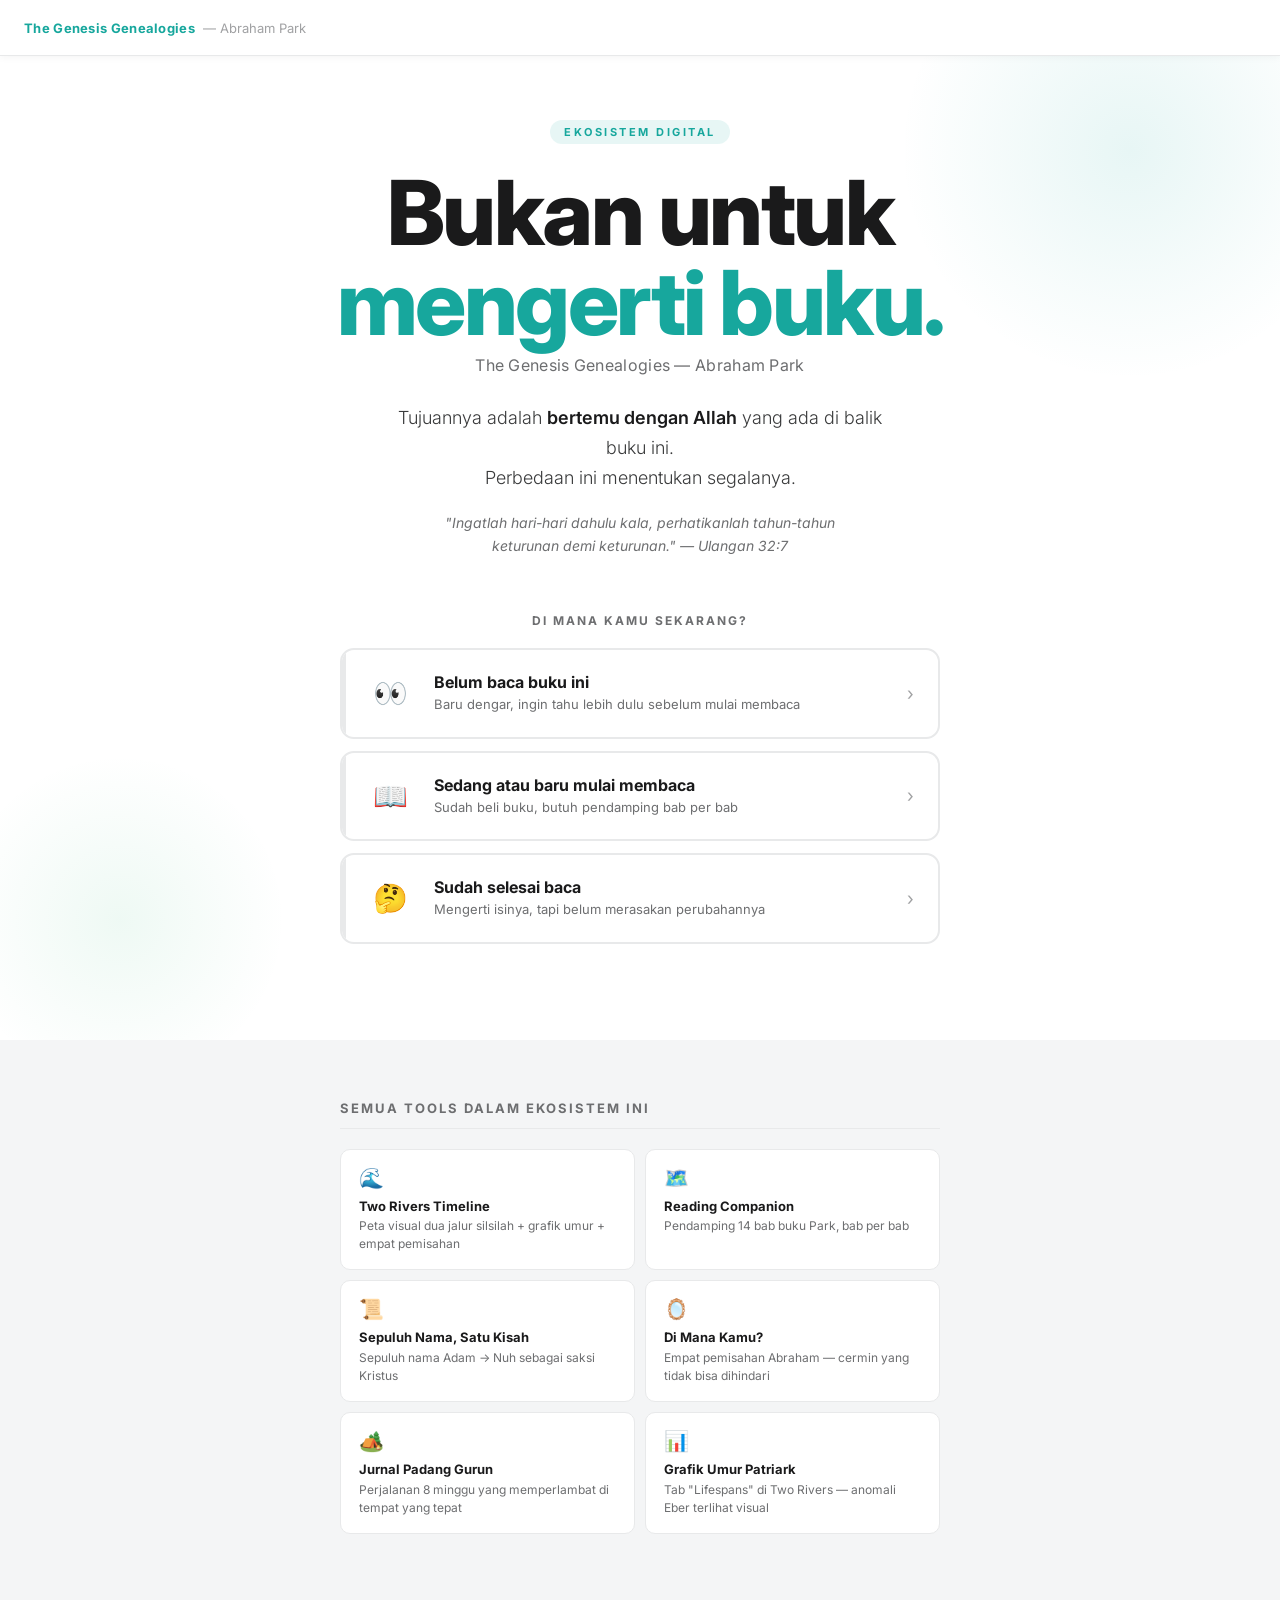
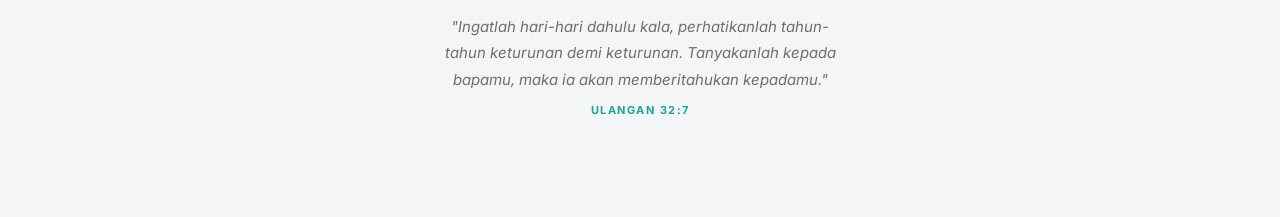
==== commit f0c483f3: "Add files via upload" ====
--- a/index.html
+++ b/index.html
@@ -2,2432 +2,893 @@
 <html lang="id">
 <head>
 <meta charset="UTF-8">
-<meta name="viewport" content="width=device-width,initial-scale=1">
-<title>Reading Companion — The Genesis Genealogies</title>
+<meta name="viewport" content="width=device-width, initial-scale=1.0, maximum-scale=1.0">
+<title>The Genesis Genealogies — Ekosistem Digital</title>
 <style>
-@import url('https://fonts.googleapis.com/css2?family=Inter:wght@300;400;500;600;700&display=swap');
+@import url('https://fonts.googleapis.com/css2?family=Inter:wght@300;400;500;600;700;800&display=swap');
 
 :root {
-  /* New Brand Palette */
   --teal: #17a79d;
-  --teal-dark: #0f7a73;
-  --teal-light: rgba(23,167,157,0.10);
-  --teal-border: rgba(23,167,157,0.28);
+  --teal-dark: #0f8078;
+  --teal-dim: rgba(23,167,157,0.1);
+  --teal-b: rgba(23,167,157,0.25);
   --green: #2bb673;
-  --green-dark: #1d8a55;
-  --green-light: rgba(43,182,115,0.10);
-  --green-border: rgba(43,182,115,0.28);
+  --green-dark: #1f9058;
+  --green-dim: rgba(43,182,115,0.08);
   --grey: #6d6e70;
-  --grey-light: rgba(109,110,112,0.10);
-  --grey-border: rgba(109,110,112,0.22);
+  --grey-light: #a0a1a3;
+  --grey-dim: rgba(109,110,112,0.08);
   --white: #ffffff;
-  --bg: #f5f7f7;
-  --bg-card: #ffffff;
-  --ink: #1a1f1f;
-  --mid: #3d4040;
-  --dim: #6d6e70;
-
-  /* Legacy aliases mapped to new palette */
-  --gold: var(--teal);
-  --gold-light: var(--teal);
-  --gold-faint: var(--teal-light);
-  --gold-border: var(--teal-border);
-  --rust: var(--green-dark);
-  --parchment: var(--white);
-  --parchment-dark: #eef1f1;
-  --blue-calm: var(--teal);
-  --green-calm: var(--green);
-  --part1: var(--teal-dark);
-  --part2: var(--teal);
-  --part3: var(--green-dark);
-  --part4: var(--green);
-  --part5: var(--grey);
-}
-
-* { margin:0; padding:0; box-sizing:border-box; }
-html { scroll-behavior:smooth; font-size:16px; }
+  --bg: #f4f5f6;
+  --bg2: #e8e9ea;
+  --ink: #1a1a1b;
+  --ink2: #3a3b3c;
+}
+
+* { margin:0; padding:0; box-sizing:border-box; -webkit-tap-highlight-color:transparent; }
+html { scroll-behavior: smooth; }
 
 body {
+  font-family: 'Inter', sans-serif;
+  font-size: 16px;
   background: var(--bg);
   color: var(--ink);
-  font-family: 'Inter', sans-serif;
+  -webkit-font-smoothing: antialiased;
+}
+
+/* ─── NAV ─── */
+.nav {
+  position: fixed;
+  top: 0; left: 0; right: 0;
+  z-index: 100;
+  height: 56px;
+  background: var(--white);
+  border-bottom: 1px solid var(--bg2);
+  display: flex;
+  align-items: center;
+  padding: 0 24px;
+  box-shadow: 0 1px 8px rgba(0,0,0,0.05);
+}
+
+.nav-brand {
+  font-size: 13px;
+  font-weight: 700;
+  color: var(--teal);
+  letter-spacing: 0.3px;
+}
+
+.nav-sub {
+  font-size: 13px;
+  font-weight: 400;
+  color: var(--grey-light);
+  margin-left: 8px;
+}
+
+/* ─── HERO ─── */
+.hero {
+  padding: 120px 24px 80px;
+  text-align: center;
+  background: var(--white);
+  position: relative;
+  overflow: hidden;
+}
+
+.hero::before {
+  content: '';
+  position: absolute;
+  top: -100px; right: -100px;
+  width: 500px; height: 500px;
+  border-radius: 50%;
+  background: radial-gradient(circle, var(--teal-dim) 0%, transparent 65%);
+  pointer-events: none;
+}
+
+.hero::after {
+  content: '';
+  position: absolute;
+  bottom: -60px; left: -60px;
+  width: 360px; height: 360px;
+  border-radius: 50%;
+  background: radial-gradient(circle, var(--green-dim) 0%, transparent 65%);
+  pointer-events: none;
+}
+
+.hero-tag {
+  display: inline-block;
+  font-size: 11px;
+  font-weight: 700;
+  letter-spacing: 2.5px;
+  text-transform: uppercase;
+  color: var(--teal);
+  background: var(--teal-dim);
+  padding: 5px 14px;
+  border-radius: 20px;
+  margin-bottom: 24px;
+}
+
+.hero-title {
+  font-size: clamp(36px, 7vw, 96px);
+  font-weight: 800;
+  letter-spacing: -2.5px;
+  line-height: 1.0;
+  color: var(--ink);
+  margin-bottom: 8px;
+}
+
+.hero-title span { color: var(--teal); }
+
+.hero-author {
   font-size: 16px;
-  line-height: 1.7;
   font-weight: 400;
-}
-
-/* ============ PRINT ============ */
-@media print {
-  .no-print { display:none !important; }
-  .chapter-block { page-break-inside: avoid; }
-  body { background: white; font-size: 11pt; }
-  .cover { height: auto; padding: 60px 40px; }
-}
-
-/* ============ COVER ============ */
-.cover {
-  min-height: 100vh;
+  color: var(--grey);
+  margin-bottom: 28px;
+  letter-spacing: 0.3px;
+}
+
+.hero-desc {
+  font-size: 18px;
+  font-weight: 300;
+  line-height: 1.65;
+  color: var(--ink2);
+  max-width: 520px;
+  margin: 0 auto 20px;
+}
+
+.hero-desc strong {
+  font-weight: 600;
+  color: var(--ink);
+}
+
+.hero-note {
+  font-size: 14px;
+  color: var(--grey);
+  max-width: 420px;
+  margin: 0 auto 56px;
+  line-height: 1.6;
+  font-style: italic;
+}
+
+/* ─── QUESTION SECTION ─── */
+.question-section {
+  max-width: 600px;
+  margin: 0 auto;
+  padding: 0 0 16px;
+  position: relative;
+  z-index: 1;
+}
+
+.question-label {
+  font-size: 12px;
+  font-weight: 700;
+  letter-spacing: 2px;
+  text-transform: uppercase;
+  color: var(--grey);
+  margin-bottom: 20px;
+}
+
+/* ─── PERSONA CARDS ─── */
+.persona-cards {
   display: flex;
   flex-direction: column;
+  gap: 12px;
+  margin-bottom: 0;
+}
+
+.persona-card {
+  background: var(--white);
+  border: 2px solid var(--bg2);
+  border-radius: 14px;
+  padding: 22px 24px;
+  cursor: pointer;
+  transition: all 0.22s;
+  text-align: left;
+  display: flex;
+  align-items: center;
+  gap: 20px;
+  position: relative;
+  overflow: hidden;
+}
+
+.persona-card::before {
+  content: '';
+  position: absolute;
+  left: 0; top: 0; bottom: 0;
+  width: 4px;
+  background: var(--bg2);
+  transition: background 0.22s;
+}
+
+.persona-card:hover {
+  border-color: var(--teal-b);
+  box-shadow: 0 4px 20px rgba(23,167,157,0.12);
+  transform: translateY(-1px);
+}
+
+.persona-card:hover::before { background: var(--teal); }
+
+.persona-card.active {
+  border-color: var(--teal);
+  box-shadow: 0 4px 24px rgba(23,167,157,0.18);
+}
+
+.persona-card.active::before { background: var(--teal); }
+
+.persona-icon {
+  font-size: 28px;
+  flex-shrink: 0;
+  width: 48px;
+  text-align: center;
+}
+
+.persona-text { flex: 1; }
+
+.persona-title {
+  font-size: 16px;
+  font-weight: 700;
+  color: var(--ink);
+  margin-bottom: 3px;
+}
+
+.persona-sub {
+  font-size: 13px;
+  color: var(--grey);
+  line-height: 1.5;
+}
+
+.persona-arrow {
+  font-size: 18px;
+  color: var(--grey-light);
+  transition: all 0.22s;
+  flex-shrink: 0;
+}
+
+.persona-card:hover .persona-arrow,
+.persona-card.active .persona-arrow {
+  color: var(--teal);
+  transform: translateX(3px);
+}
+
+/* ─── TOOL PANELS ─── */
+.tool-panel {
+  display: none;
+  max-width: 600px;
+  margin: 0 auto;
+  padding-top: 0;
+}
+
+.tool-panel.on { display: block; }
+
+.panel-head {
+  padding: 28px 0 20px;
+  border-top: 1px solid var(--bg2);
+  margin-top: 28px;
+}
+
+.panel-head-label {
+  font-size: 11px;
+  font-weight: 700;
+  letter-spacing: 2px;
+  text-transform: uppercase;
+  color: var(--teal);
+  margin-bottom: 6px;
+}
+
+.panel-head-title {
+  font-size: 20px;
+  font-weight: 700;
+  color: var(--ink);
+  margin-bottom: 6px;
+  letter-spacing: -0.3px;
+}
+
+.panel-head-desc {
+  font-size: 14px;
+  color: var(--grey);
+  line-height: 1.6;
+}
+
+/* TOOL CARDS GRID */
+.tool-grid {
+  display: flex;
+  flex-direction: column;
+  gap: 10px;
+  margin-bottom: 28px;
+}
+
+.tool-card {
+  background: var(--white);
+  border: 1px solid var(--bg2);
+  border-radius: 12px;
+  padding: 20px 22px;
+  display: flex;
+  align-items: flex-start;
+  gap: 16px;
+  text-decoration: none;
+  color: inherit;
+  transition: all 0.2s;
+  cursor: pointer;
+  position: relative;
+  overflow: hidden;
+}
+
+.tool-card::after {
+  content: '→';
+  position: absolute;
+  right: 20px;
+  top: 50%;
+  transform: translateY(-50%);
+  font-size: 16px;
+  color: var(--grey-light);
+  transition: all 0.2s;
+}
+
+.tool-card:hover {
+  border-color: var(--teal-b);
+  box-shadow: 0 3px 16px rgba(23,167,157,0.1);
+  transform: translateY(-1px);
+}
+
+.tool-card:hover::after { color: var(--teal); transform: translateY(-50%) translateX(3px); }
+
+.tool-card.primary {
+  border-color: var(--teal-b);
+  background: linear-gradient(135deg, rgba(23,167,157,0.04), var(--white));
+}
+
+.tool-card.primary::before {
+  content: 'MULAI DI SINI';
+  position: absolute;
+  top: 12px; right: 40px;
+  font-size: 9px;
+  font-weight: 700;
+  letter-spacing: 1.5px;
+  color: var(--teal);
+  background: var(--teal-dim);
+  padding: 3px 8px;
+  border-radius: 10px;
+}
+
+.tool-num {
+  width: 36px; height: 36px;
+  border-radius: 10px;
+  background: var(--bg);
+  display: flex;
   align-items: center;
   justify-content: center;
-  text-align: center;
-  padding: 80px 32px;
-  position: relative;
-  border-bottom: 1px solid var(--teal-border);
-  background: linear-gradient(160deg, rgba(23,167,157,0.06) 0%, rgba(43,182,115,0.04) 50%, transparent 100%);
-}
-
-.cover-ornament {
-  font-size: 22px;
-  color: var(--teal);
-  letter-spacing: 8px;
-  margin-bottom: 40px;
-  opacity: 0.5;
-}
-
-.cover-pretitle {
-  font-family: 'Inter', sans-serif;
-  font-size: 11px;
-  font-weight: 600;
-  letter-spacing: 4px;
-  color: var(--teal);
-  text-transform: uppercase;
-  margin-bottom: 20px;
-}
-
-.cover-title {
-  font-family: 'Inter', sans-serif;
-  font-size: clamp(40px, 7vw, 96px);
-  font-weight: 700;
-  line-height: 1.0;
+  font-size: 16px;
+  flex-shrink: 0;
+  margin-top: 2px;
+}
+
+.tool-card.primary .tool-num {
+  background: var(--teal-dim);
+}
+
+.tool-info { flex: 1; padding-right: 32px; }
+
+.tool-name {
+  font-size: 15px;
+  font-weight: 700;
   color: var(--ink);
-  margin-bottom: 10px;
-  letter-spacing: -2px;
-}
-
-.cover-title em {
-  font-style: normal;
-  color: var(--teal);
-}
-
-.cover-subtitle {
-  font-family: 'Inter', sans-serif;
-  font-size: clamp(16px, 2.5vw, 22px);
-  font-weight: 300;
-  color: var(--dim);
-  margin-bottom: 44px;
-  letter-spacing: 0.5px;
-}
-
-.cover-line { width: 60px; height: 2px; background: var(--teal); margin: 0 auto 28px; border-radius: 2px; }
-
-.cover-desc {
-  max-width: 480px;
-  font-size: 16px;
-  font-weight: 400;
-  color: var(--mid);
-  line-height: 1.8;
-  margin-bottom: 32px;
-}
-
-.cover-instruction {
-  font-family: 'Inter', sans-serif;
-  font-size: 11px;
-  font-weight: 500;
-  letter-spacing: 2px;
-  color: var(--teal);
-  opacity: 0.7;
-  text-transform: uppercase;
-}
-
-.cover-nav {
-  margin-top: 48px;
-  display: flex;
-  gap: 8px;
-  flex-wrap: wrap;
-  justify-content: center;
-}
-
-.cover-nav a {
-  font-family: 'Inter', sans-serif;
-  font-size: 11px;
-  font-weight: 500;
-  letter-spacing: 1px;
-  color: var(--dim);
-  text-decoration: none;
-  padding: 8px 16px;
-  border: 1px solid var(--grey-border);
-  border-radius: 6px;
-  transition: all 0.25s;
-}
-.cover-nav a:hover { color: var(--teal); border-color: var(--teal); background: var(--teal-light); }
-
-/* ============ HOW TO USE ============ */
-.howto {
-  max-width: 700px;
-  margin: 0 auto;
-  padding: 72px 24px;
-  border-bottom: 1px solid var(--teal-border);
-}
-
-.section-eyebrow {
-  font-family: 'Inter', sans-serif;
-  font-size: 11px;
-  font-weight: 600;
-  letter-spacing: 3px;
-  color: var(--teal);
-  text-transform: uppercase;
-  margin-bottom: 20px;
-  display: block;
-}
-
-.howto h2 {
-  font-family: 'Inter', sans-serif;
-  font-size: clamp(28px, 4vw, 60px);
-  font-weight: 700;
-  letter-spacing: -1px;
-  margin-bottom: 20px;
-  color: var(--ink);
-  line-height: 1.1;
-}
-
-.howto p {
-  font-size: 16px;
-  color: var(--mid);
-  margin-bottom: 16px;
-  line-height: 1.85;
-}
-
-.howto-icons {
-  display: grid;
-  grid-template-columns: repeat(3, 1fr);
-  gap: 20px;
-  margin-top: 32px;
-}
-
-@media(max-width:560px) { .howto-icons { grid-template-columns: 1fr; } }
-
-.howto-icon-box {
-  padding: 24px 20px;
-  border: 1px solid var(--teal-border);
-  border-radius: 12px;
-  background: var(--teal-light);
-  text-align: center;
-  transition: box-shadow 0.25s, transform 0.25s;
-}
-.howto-icon-box:hover { box-shadow: 0 4px 20px rgba(23,167,157,0.15); transform: translateY(-2px); }
-
-.howto-icon {
-  font-size: 28px;
-  margin-bottom: 10px;
-  display: block;
-}
-
-.howto-icon-title {
-  font-family: 'Inter', sans-serif;
-  font-size: 11px;
-  font-weight: 600;
-  letter-spacing: 1.5px;
-  color: var(--teal);
-  margin-bottom: 8px;
-  display: block;
-  text-transform: uppercase;
-}
-
-.howto-icon-text {
-  font-size: 14px;
-  color: var(--dim);
-  line-height: 1.6;
-}
-
-/* ============ PART HEADER ============ */
-.part-header {
-  padding: 56px 24px 40px;
-  text-align: center;
-  position: relative;
-  background: var(--white);
-  border-bottom: 1px solid var(--teal-border);
-  border-top: 1px solid var(--teal-border);
-  margin-bottom: 0;
-}
-
-.part-header::after {
-  content: '';
-  display: block;
-  width: 48px;
-  height: 3px;
-  background: var(--teal);
-  margin: 32px auto 0;
-  border-radius: 2px;
-}
-
-.part-label {
-  font-family: 'Inter', sans-serif;
-  font-size: 11px;
-  font-weight: 600;
-  letter-spacing: 3px;
-  text-transform: uppercase;
-  margin-bottom: 12px;
-  display: block;
-  color: var(--teal);
-}
-
-.part-title {
-  font-family: 'Inter', sans-serif;
-  font-size: clamp(24px, 4vw, 48px);
-  font-weight: 700;
-  line-height: 1.15;
-  letter-spacing: -1px;
-  color: var(--ink);
-}
-
-.part-thesis {
-  max-width: 520px;
-  margin: 16px auto 0;
-  font-size: 16px;
-  color: var(--dim);
-  line-height: 1.8;
-}
-
-/* ============ CHAPTER BLOCK ============ */
-.chapter-block {
-  max-width: 760px;
-  margin: 0 auto 48px;
-  padding: 0 20px;
-}
-
-.chapter-card {
-  border: 1px solid var(--grey-border);
-  border-radius: 12px;
-  overflow: hidden;
-  background: var(--white);
-  transition: box-shadow 0.3s, border-color 0.3s;
-  margin-bottom: 12px;
-}
-
-.chapter-card:hover {
-  box-shadow: 0 4px 24px rgba(23,167,157,0.12);
-  border-color: var(--teal-border);
-}
-
-/* chapter header */
-.ch-header {
-  padding: 22px 24px 18px;
-  cursor: pointer;
-  display: flex;
-  align-items: flex-start;
-  gap: 20px;
-  border-bottom: 1px solid transparent;
-  transition: border-color 0.3s;
-  user-select: none;
-}
-.chapter-card.open .ch-header {
-  border-bottom-color: var(--teal-border);
-}
-
-.ch-num {
-  font-family: 'Inter', sans-serif;
-  font-size: 24px;
-  font-weight: 700;
-  color: var(--teal);
-  opacity: 0.35;
-  line-height: 1;
-  min-width: 40px;
-  padding-top: 4px;
-}
-
-.ch-header-text { flex: 1; }
-
-.ch-tag {
-  font-family: 'Inter', sans-serif;
+  margin-bottom: 3px;
+}
+
+.tool-desc {
+  font-size: 13px;
+  color: var(--grey);
+  line-height: 1.5;
+}
+
+.tool-tag {
+  display: inline-block;
   font-size: 10px;
   font-weight: 600;
+  letter-spacing: 1px;
+  text-transform: uppercase;
+  padding: 2px 7px;
+  border-radius: 4px;
+  margin-top: 5px;
+}
+
+.tool-tag.teal { background: var(--teal-dim); color: var(--teal); }
+.tool-tag.green { background: var(--green-dim); color: var(--green-dark); }
+.tool-tag.grey { background: var(--grey-dim); color: var(--grey); }
+
+/* PANEL NOTE */
+.panel-note {
+  background: var(--teal-dim);
+  border-left: 3px solid var(--teal);
+  border-radius: 0 8px 8px 0;
+  padding: 14px 18px;
+  margin-bottom: 28px;
+}
+
+.panel-note p {
+  font-size: 13px;
+  color: var(--ink2);
+  line-height: 1.65;
+}
+
+.panel-note strong { font-weight: 600; color: var(--ink); }
+
+/* ─── VIDEO SECTION ─── */
+.video-section {
+  margin-bottom: 28px;
+}
+
+.video-section-label {
+  font-size: 10px;
+  font-weight: 700;
+  letter-spacing: 2px;
+  text-transform: uppercase;
+  color: var(--grey);
+  margin-bottom: 14px;
+}
+
+.video-list {
+  display: flex;
+  flex-direction: column;
+  gap: 8px;
+}
+
+.video-card {
+  display: flex;
+  align-items: center;
+  gap: 14px;
+  background: var(--white);
+  border: 1px solid var(--bg2);
+  border-radius: 10px;
+  padding: 14px 16px;
+  text-decoration: none;
+  color: inherit;
+  transition: all 0.2s;
+  position: relative;
+  overflow: hidden;
+  opacity: 0.6;
+  cursor: default;
+  pointer-events: none;
+}
+
+.video-card.ready {
+  opacity: 1;
+  cursor: pointer;
+  pointer-events: auto;
+}
+
+.video-card.ready:hover {
+  border-color: var(--teal-b);
+  box-shadow: 0 3px 16px rgba(23,167,157,0.1);
+  transform: translateY(-1px);
+}
+
+.video-thumb {
+  width: 48px;
+  height: 34px;
+  background: var(--bg);
+  border-radius: 6px;
+  display: flex;
+  align-items: center;
+  justify-content: center;
+  flex-shrink: 0;
+  font-size: 14px;
+  position: relative;
+}
+
+.video-card.ready .video-thumb {
+  background: var(--teal-dim);
+}
+
+.video-info {
+  flex: 1;
+}
+
+.video-part {
+  font-size: 10px;
+  font-weight: 700;
   letter-spacing: 1.5px;
+  text-transform: uppercase;
+  color: var(--grey-light);
+  margin-bottom: 2px;
+}
+
+.video-card.ready .video-part {
   color: var(--teal);
-  text-transform: uppercase;
-  margin-bottom: 5px;
-}
-
-.ch-title {
-  font-family: 'Inter', sans-serif;
-  font-size: clamp(15px, 2.5vw, 20px);
+}
+
+.video-title {
+  font-size: 13px;
   font-weight: 600;
   color: var(--ink);
-  line-height: 1.3;
-  margin-bottom: 6px;
-}
-
-.ch-park-aim {
-  font-size: 14px;
-  color: var(--dim);
-  line-height: 1.65;
-}
-
-.ch-chev {
-  font-size: 11px;
-  color: var(--dim);
-  transition: transform 0.4s;
-  padding-top: 8px;
-  flex-shrink: 0;
-}
-.chapter-card.open .ch-chev { transform: rotate(180deg); color: var(--teal); }
-
-/* chapter body */
-.ch-body {
-  max-height: 0;
-  overflow: hidden;
-  transition: max-height 0.7s cubic-bezier(.16,1,.3,1);
-}
-.chapter-card.open .ch-body { max-height: 2400px; }
-
-.ch-inner { padding: 24px; }
-
-/* diagram */
-.diagram-wrap {
-  margin-bottom: 24px;
-}
-
-.diagram-label {
-  font-family: 'Inter', sans-serif;
-  font-size: 10px;
-  font-weight: 600;
-  letter-spacing: 2px;
-  color: var(--teal);
-  text-transform: uppercase;
-  margin-bottom: 12px;
-  display: block;
-}
-
-.diagram-svg-wrap {
-  border: 1px solid var(--teal-border);
-  border-radius: 8px;
-  overflow: hidden;
-  background: #f0faf9;
-}
-
-/* questions */
-.questions-before {
-  margin-bottom: 20px;
-}
-
-.q-section-label {
-  font-family: 'Inter', sans-serif;
-  font-size: 10px;
-  font-weight: 600;
-  letter-spacing: 2px;
-  color: var(--teal);
-  text-transform: uppercase;
-  margin-bottom: 12px;
-  display: block;
-  opacity: 0.9;
-}
-
-.q-section-label.after { color: var(--green-dark); }
-
-.q-item {
-  display: flex;
-  gap: 12px;
-  margin-bottom: 12px;
-  align-items: flex-start;
-}
-
-.q-dot {
-  width: 24px; height: 24px;
-  border-radius: 50%;
-  display: flex; align-items: center; justify-content: center;
-  font-family: 'Inter', sans-serif;
-  font-size: 11px;
-  font-weight: 600;
-  flex-shrink: 0;
-  margin-top: 1px;
-}
-
-.q-dot.before {
-  background: var(--teal-light);
-  border: 1px solid var(--teal-border);
-  color: var(--teal-dark);
-}
-
-.q-dot.after {
-  background: var(--green-light);
-  border: 1px solid var(--green-border);
-  color: var(--green-dark);
-  width: 28px; height: 28px; font-size: 13px;
-}
-
-.q-text {
-  font-size: 15px;
-  color: var(--mid);
-  line-height: 1.7;
-  flex: 1;
-}
-
-.q-text strong { color: var(--ink); font-weight: 600; }
-
-.q-after-box {
-  padding: 16px 18px;
-  background: var(--green-light);
-  border-left: 3px solid var(--green);
-  border-radius: 0 8px 8px 0;
-  margin-top: 16px;
-}
-
-.reflection-prompt {
-  font-size: 15px;
-  color: var(--mid);
-  line-height: 1.75;
-}
-
-.reflection-prompt strong { font-style: normal; color: var(--green-dark); font-weight: 600; }
-
-.ch-divider {
-  height: 1px;
-  background: var(--teal-border);
-  margin: 18px 0;
-  opacity: 0.5;
-}
-
-/* ============ CONCLUSION ============ */
-.conclusion-wrap {
-  max-width: 700px;
-  margin: 0 auto;
-  padding: 72px 24px 100px;
-  text-align: center;
-  border-top: 2px solid var(--teal);
-}
-
-.conc-title {
-  font-family: 'Inter', sans-serif;
-  font-size: clamp(28px, 4vw, 60px);
-  font-weight: 700;
-  letter-spacing: -1.5px;
-  margin-bottom: 24px;
-  color: var(--ink);
-  line-height: 1.1;
-}
-.conc-title em { font-style: normal; color: var(--teal); }
-
-.conc-text {
-  font-size: 16px;
-  color: var(--mid);
-  line-height: 1.85;
-  text-align: left;
-  margin-bottom: 16px;
-}
-
-.conc-quote {
-  padding: 28px 32px;
-  border: 1px solid var(--teal-border);
-  border-radius: 12px;
-  background: var(--teal-light);
-  margin: 32px 0;
-  font-size: 16px;
-  color: var(--mid);
-  line-height: 1.8;
-  text-align: left;
-  border-left: 4px solid var(--teal);
-}
-.conc-quote cite {
-  display: block;
-  font-style: normal;
-  font-family: 'Inter', sans-serif;
-  font-size: 11px;
-  font-weight: 600;
-  letter-spacing: 1.5px;
-  color: var(--teal);
-  margin-top: 12px;
-  text-transform: uppercase;
-}
-
-/* ============ STICKY PROGRESS BAR ============ */
-.progress-bar {
-  position: fixed;
-  top: 0; left: 0; right: 0;
-  height: 3px;
-  background: rgba(23,167,157,0.15);
-  z-index: 100;
-}
-.progress-fill {
-  height: 100%;
-  background: linear-gradient(90deg, var(--teal), var(--green));
-  transition: width 0.2s;
-  width: 0%;
-}
-
-/* print button */
-.print-btn {
-  position: fixed;
-  bottom: 28px; right: 28px;
-  font-family: 'Inter', sans-serif;
-  font-size: 11px;
-  font-weight: 500;
+  line-height: 1.35;
+}
+
+.video-badge {
+  font-size: 9px;
+  font-weight: 700;
   letter-spacing: 1px;
   text-transform: uppercase;
+  padding: 3px 8px;
+  border-radius: 10px;
+  flex-shrink: 0;
+  background: var(--bg2);
+  color: var(--grey-light);
+}
+
+.video-card.ready .video-badge {
+  background: var(--teal-dim);
   color: var(--teal);
+}
+
+/* ─── ALL TOOLS SECTION ─── */
+.all-tools {
+  background: var(--bg);
+  padding: 60px 24px 80px;
+}
+
+.all-tools-inner {
+  max-width: 600px;
+  margin: 0 auto;
+}
+
+.section-title {
+  font-size: 13px;
+  font-weight: 700;
+  letter-spacing: 2px;
+  text-transform: uppercase;
+  color: var(--grey);
+  margin-bottom: 20px;
+  padding-bottom: 12px;
+  border-bottom: 1px solid var(--bg2);
+}
+
+.all-grid {
+  display: grid;
+  grid-template-columns: 1fr 1fr;
+  gap: 10px;
+  margin-bottom: 40px;
+}
+
+.mini-card {
   background: var(--white);
-  border: 1px solid var(--teal-border);
-  padding: 10px 18px;
-  border-radius: 8px;
+  border: 1px solid var(--bg2);
+  border-radius: 10px;
+  padding: 16px 18px;
   cursor: pointer;
-  transition: all 0.25s;
-  z-index: 50;
-  box-shadow: 0 2px 12px rgba(23,167,157,0.15);
-}
-.print-btn:hover { background: var(--teal); color: var(--white); }
-
-/* expand all button */
-.expand-all-btn {
+  transition: all 0.2s;
+  text-decoration: none;
+  color: inherit;
   display: block;
-  margin: 0 auto 32px;
-  font-family: 'Inter', sans-serif;
+}
+
+.mini-card:hover {
+  border-color: var(--teal-b);
+  box-shadow: 0 2px 12px rgba(23,167,157,0.1);
+  transform: translateY(-1px);
+}
+
+.mini-icon { font-size: 20px; margin-bottom: 8px; }
+
+.mini-name {
+  font-size: 13px;
+  font-weight: 700;
+  color: var(--ink);
+  margin-bottom: 3px;
+  line-height: 1.3;
+}
+
+.mini-desc {
+  font-size: 12px;
+  color: var(--grey);
+  line-height: 1.5;
+}
+
+/* VERSE FOOTER */
+.verse-footer {
+  text-align: center;
+  padding: 40px 24px 20px;
+  max-width: 440px;
+  margin: 0 auto;
+}
+
+.verse-text {
+  font-size: 15px;
+  font-style: italic;
+  color: var(--grey);
+  line-height: 1.75;
+  margin-bottom: 10px;
+}
+
+.verse-ref {
   font-size: 11px;
-  font-weight: 500;
+  font-weight: 700;
   letter-spacing: 1.5px;
   text-transform: uppercase;
   color: var(--teal);
-  background: none;
-  border: 1px solid var(--teal-border);
-  padding: 10px 24px;
-  border-radius: 8px;
-  cursor: pointer;
-  transition: all 0.25s;
-}
-.expand-all-btn:hover { background: var(--teal); color: var(--white); border-color: var(--teal); }
-
-/* part color accents */
-.part1 .ch-tag, .part1 .section-eyebrow, .part1 .part-label { color: var(--teal-dark); }
-.part2 .ch-tag, .part2 .section-eyebrow, .part2 .part-label { color: var(--teal); }
-.part3 .ch-tag, .part3 .section-eyebrow, .part3 .part-label { color: var(--green-dark); }
-.part4 .ch-tag, .part4 .section-eyebrow, .part4 .part-label { color: var(--green); }
-.part5 .ch-tag, .part5 .section-eyebrow, .part5 .part-label { color: var(--grey); }
-
-/* responsive */
-@media(max-width: 600px) {
-  .ch-header { gap: 12px; }
-  .ch-num { font-size: 18px; min-width: 28px; }
-  .ch-inner { padding: 16px; }
-  .print-btn { display: none; }
-}
-
-/* SVG styles */
-svg text { font-family: 'Inter', sans-serif; }
-
-/* ============ READ STATUS ============ */
-.ch-read-row {
-  display: flex;
-  align-items: center;
-  justify-content: space-between;
-  padding: 10px 24px 12px;
-  background: rgba(23,167,157,0.03);
-  border-top: 1px solid var(--teal-border);
-  gap: 12px;
-}
-
-.read-label {
-  display: flex;
-  align-items: center;
-  gap: 8px;
-  cursor: pointer;
-  font-family: 'Inter', sans-serif;
-  font-size: 11px;
-  font-weight: 500;
-  letter-spacing: 1px;
-  text-transform: uppercase;
-  color: var(--dim);
-  transition: color 0.25s;
-  user-select: none;
-}
-.read-label:hover { color: var(--teal); }
-
-.read-checkbox {
-  -webkit-appearance: none;
-  appearance: none;
-  width: 16px; height: 16px;
-  border: 2px solid var(--teal-border);
-  border-radius: 4px;
-  background: transparent;
-  cursor: pointer;
-  position: relative;
-  transition: all 0.25s;
-  flex-shrink: 0;
-}
-.read-checkbox:checked {
-  background: var(--teal);
-  border-color: var(--teal);
-}
-.read-checkbox:checked::after {
-  content: '✓';
-  position: absolute;
-  top: 50%; left: 50%;
-  transform: translate(-50%, -50%);
-  color: var(--white);
-  font-size: 10px;
-  font-family: sans-serif;
-  line-height: 1;
-}
-
-.chapter-card.read-done .ch-num {
-  color: var(--teal);
-  opacity: 1;
-}
-.chapter-card.read-done {
-  background: rgba(23,167,157,0.03);
-}
-
-/* ============ NOTES AREA ============ */
-.notes-toggle-btn {
-  font-family: 'Inter', sans-serif;
-  font-size: 11px;
-  font-weight: 500;
-  letter-spacing: 1px;
-  text-transform: uppercase;
-  color: var(--teal);
-  background: none;
-  border: 1px solid var(--teal-border);
-  padding: 6px 14px;
-  border-radius: 6px;
-  cursor: pointer;
-  transition: all 0.25s;
-  white-space: nowrap;
-}
-.notes-toggle-btn:hover { color: var(--white); background: var(--teal); border-color: var(--teal); }
-.notes-toggle-btn.active { color: var(--white); background: var(--teal); border-color: var(--teal); }
-
-.notes-panel {
-  max-height: 0;
-  overflow: hidden;
-  transition: max-height 0.5s cubic-bezier(.16,1,.3,1);
-  background: rgba(23,167,157,0.04);
-  border-top: 1px solid transparent;
-}
-.notes-panel.open {
-  max-height: 320px;
-  border-top-color: var(--teal-border);
-}
-
-.notes-inner {
-  padding: 16px 24px 20px;
-}
-
-.notes-label {
-  font-family: 'Inter', sans-serif;
-  font-size: 10px;
-  font-weight: 600;
-  letter-spacing: 2px;
-  color: var(--teal);
-  text-transform: uppercase;
-  margin-bottom: 10px;
-  display: block;
-}
-
-.notes-textarea {
-  width: 100%;
-  min-height: 110px;
-  font-family: 'Inter', sans-serif;
-  font-size: 15px;
-  line-height: 1.7;
-  color: var(--ink);
-  background: var(--white);
-  border: 1px solid var(--teal-border);
-  border-radius: 8px;
-  padding: 12px 14px;
-  resize: vertical;
-  outline: none;
-  transition: border-color 0.25s, box-shadow 0.25s;
-}
-.notes-textarea:focus {
-  border-color: var(--teal);
-  box-shadow: 0 0 0 3px rgba(23,167,157,0.12);
-}
-.notes-textarea::placeholder {
-  color: var(--dim);
-  opacity: 0.5;
-}
-
-.notes-saved-badge {
-  font-family: 'Inter', sans-serif;
-  font-size: 10px;
-  font-weight: 600;
-  letter-spacing: 1px;
-  color: var(--green);
-  text-transform: uppercase;
-  opacity: 0;
-  transition: opacity 0.4s;
-  margin-top: 6px;
-  display: block;
-}
-.notes-saved-badge.show { opacity: 1; }
-
-/* ============ OVERALL PROGRESS ============ */
-.reading-progress-panel {
-  position: fixed;
-  bottom: 28px;
-  left: 28px;
-  background: var(--white);
-  border: 1px solid var(--teal-border);
-  border-radius: 12px;
-  padding: 14px 18px;
-  z-index: 50;
-  min-width: 160px;
-  box-shadow: 0 4px 20px rgba(23,167,157,0.12);
-}
-.rp-label {
-  font-family: 'Inter', sans-serif;
-  font-size: 10px;
-  font-weight: 600;
-  letter-spacing: 1.5px;
-  text-transform: uppercase;
-  color: var(--teal);
-  margin-bottom: 8px;
-  display: block;
-}
-.rp-bar-bg {
-  width: 100%;
-  height: 4px;
-  background: rgba(23,167,157,0.15);
-  border-radius: 2px;
-  overflow: hidden;
-  margin-bottom: 6px;
-}
-.rp-bar-fill {
-  height: 100%;
-  background: linear-gradient(90deg, var(--teal), var(--green));
-  border-radius: 2px;
-  transition: width 0.4s;
-}
-.rp-count {
-  font-family: 'Inter', sans-serif;
-  font-size: 13px;
-  color: var(--dim);
-}
-
-@media(max-width:600px) {
-  .reading-progress-panel { display: none; }
-  .ch-read-row { padding: 10px 16px; }
-  .notes-inner { padding: 12px 16px 16px; }
-}
-@media print {
-  .notes-panel, .ch-read-row, .reading-progress-panel { display: none !important; }
-}
-
-
-/* ============ TOOL LINKS ============ */
-.tool-links {
-  margin: 18px 0 0;
-  padding: 14px 18px;
-  background: var(--teal-light);
-  border: 1px solid var(--teal-border);
-  border-radius: 8px;
-}
-
-.tool-links-label {
-  font-family: 'Inter', sans-serif;
-  font-size: 10px;
-  font-weight: 600;
-  letter-spacing: 2px;
-  color: var(--teal);
-  text-transform: uppercase;
-  margin-bottom: 10px;
-  display: block;
-}
-
-.tool-links-row {
-  display: flex;
-  flex-wrap: wrap;
-  gap: 8px;
-}
-
-.tool-link-btn {
-  display: inline-flex;
-  align-items: center;
-  gap: 7px;
-  font-family: 'Inter', sans-serif;
-  font-size: 11px;
-  font-weight: 500;
-  letter-spacing: 0.5px;
-  text-transform: uppercase;
-  color: var(--teal-dark);
-  background: var(--white);
-  border: 1px solid var(--teal-border);
-  border-radius: 6px;
-  padding: 8px 14px;
-  cursor: pointer;
-  text-decoration: none;
-  transition: all 0.2s;
-}
-.tool-link-btn:hover {
-  background: var(--teal);
-  border-color: var(--teal);
-  color: var(--white);
-}
-.tool-link-btn .tl-icon {
-  font-size: 13px;
-  flex-shrink: 0;
-}
-.tool-link-btn .tl-text { line-height: 1.3; }
-.tool-link-btn .tl-sub {
-  display: block;
-  font-family: 'Inter', sans-serif;
-  font-size: 10px;
-  letter-spacing: 0;
-  text-transform: none;
-  font-style: italic;
-  color: var(--dim);
-  opacity: 0.8;
-  margin-top: 1px;
-}
-
-/* appendix link khusus */
-.appendix-link-wrap {
-  margin: 28px 24px 0;
-  padding: 14px 18px;
-  border-top: 1px solid var(--teal-border);
-  display: flex;
-  align-items: center;
-  justify-content: space-between;
-  flex-wrap: wrap;
-  gap: 10px;
-}
-.appendix-link-label {
-  font-family: 'Inter', sans-serif;
-  font-size: 10px;
-  font-weight: 500;
-  letter-spacing: 1.5px;
-  color: var(--dim);
-  text-transform: uppercase;
-}
-.appendix-link-btn {
-  font-family: 'Inter', sans-serif;
-  font-size: 11px;
-  font-weight: 500;
-  letter-spacing: 1px;
-  text-transform: uppercase;
-  color: var(--teal);
-  background: none;
-  border: 1px solid var(--teal-border);
-  border-radius: 6px;
-  padding: 8px 16px;
-  cursor: pointer;
-  text-decoration: none;
-  transition: all 0.2s;
-}
-.appendix-link-btn:hover { color: var(--white); background: var(--teal); border-color: var(--teal); }
-
-/* ============ PARK SECTION ============ */
-.park-section {
-  max-width: 700px;
-  margin: 0 auto;
-  padding: 80px 24px 72px;
-  border-bottom: 1px solid var(--teal-border);
-}
-
-.park-pull {
-  font-family: 'Inter', sans-serif;
-  font-size: clamp(17px, 2.5vw, 22px);
-  font-weight: 500;
-  line-height: 1.5;
-  color: var(--teal-dark);
-  margin: 32px 0;
-  padding: 20px 24px;
-  border-left: 4px solid var(--teal);
-  background: var(--teal-light);
-  border-radius: 0 8px 8px 0;
-}
-
-.park-body {
-  font-size: 16px;
-  color: var(--mid);
-  line-height: 1.9;
-  margin-bottom: 18px;
-}
-
-.park-timeline {
-  display: flex;
-  flex-direction: column;
-  gap: 0;
-  margin: 36px 0;
-  position: relative;
-  padding-left: 28px;
-}
-
-.park-timeline::before {
-  content: '';
-  position: absolute;
-  left: 7px;
-  top: 6px;
-  bottom: 6px;
-  width: 2px;
-  background: linear-gradient(to bottom, var(--teal), var(--green));
-  border-radius: 2px;
-}
-
-.pt-item {
-  position: relative;
-  padding: 0 0 24px 16px;
-}
-
-.pt-item::before {
-  content: '';
-  position: absolute;
-  left: -6px;
-  top: 6px;
-  width: 8px;
-  height: 8px;
-  border-radius: 50%;
-  background: var(--white);
-  border: 2px solid var(--teal);
-}
-
-.pt-year {
-  font-family: 'Inter', sans-serif;
-  font-size: 11px;
-  font-weight: 700;
-  letter-spacing: 1.5px;
-  color: var(--teal);
-  text-transform: uppercase;
-  margin-bottom: 4px;
-  display: block;
-}
-
-.pt-text {
-  font-size: 15px;
-  color: var(--mid);
-  line-height: 1.7;
-}
-
-.park-closing-quote {
-  padding: 28px 32px;
-  border: 1px solid var(--teal-border);
-  border-left: 4px solid var(--teal);
-  border-radius: 0 12px 12px 0;
-  background: var(--teal-light);
-  margin-top: 36px;
-  font-size: 16px;
-  color: var(--mid);
-  line-height: 1.85;
-}
-.park-closing-quote cite {
-  display: block;
-  font-style: normal;
-  font-family: 'Inter', sans-serif;
-  font-size: 11px;
-  font-weight: 600;
-  letter-spacing: 1.5px;
-  color: var(--teal);
-  margin-top: 12px;
-  text-transform: uppercase;
-}
-
-/* ============ SLOW GATE ============ */
-.slow-gate {
-  margin: 24px 0 0;
-  background: rgba(43,182,115,0.04);
-  border: 1.5px solid var(--green-border);
-  border-radius: 8px;
-  overflow: hidden;
-}
-
-.slow-gate-header {
-  padding: 14px 18px 12px;
-  display: flex;
-  align-items: flex-start;
-  gap: 12px;
-}
-
-.gate-icon {
-  font-size: 18px;
-  flex-shrink: 0;
-  margin-top: 1px;
-}
-
-.gate-label-wrap { flex: 1; }
-
-.gate-eyebrow {
-  font-family: 'Inter', sans-serif;
-  font-size: 10px;
-  font-weight: 600;
-  letter-spacing: 2px;
-  color: var(--green-dark);
-  text-transform: uppercase;
-  margin-bottom: 4px;
-  display: block;
-}
-
-.gate-question {
-  font-family: 'Inter', sans-serif;
-  font-size: clamp(14px, 2vw, 17px);
-  font-weight: 600;
-  color: var(--ink);
-  line-height: 1.4;
-}
-
-.gate-sub {
-  font-size: 13px;
-  color: var(--dim);
-  margin-top: 5px;
-  line-height: 1.6;
-}
-
-.gate-body {
-  padding: 0 18px 18px;
-}
-
-.gate-textarea {
-  width: 100%;
-  min-height: 90px;
-  font-family: 'Inter', sans-serif;
-  font-size: 15px;
-  line-height: 1.7;
-  color: var(--ink);
-  background: var(--white);
-  border: 1px solid var(--green-border);
-  border-radius: 6px;
-  padding: 12px 14px;
-  resize: vertical;
-  outline: none;
-  transition: border-color 0.25s, box-shadow 0.25s;
-}
-.gate-textarea:focus { border-color: var(--green); box-shadow: 0 0 0 3px rgba(43,182,115,0.12); }
-.gate-textarea::placeholder { color: var(--dim); opacity: 0.5; }
-
-.gate-unlock-btn {
-  margin-top: 10px;
-  width: 100%;
-  font-family: 'Inter', sans-serif;
-  font-size: 12px;
-  font-weight: 600;
-  letter-spacing: 1px;
-  text-transform: uppercase;
-  color: var(--white);
-  background: var(--green);
-  border: none;
-  padding: 12px 16px;
-  border-radius: 8px;
-  cursor: pointer;
-  transition: all 0.25s;
-  opacity: 0.35;
-  pointer-events: none;
-}
-.gate-unlock-btn.ready {
-  opacity: 1;
-  pointer-events: all;
-}
-.gate-unlock-btn.ready:hover { background: var(--green-dark); }
-.gate-unlock-btn.unlocked { background: var(--teal); opacity: 1; pointer-events: none; }
-
-.gate-unlocked-msg {
-  display: none;
-  margin-top: 12px;
-  padding: 12px 14px;
-  background: var(--green-light);
-  border-left: 3px solid var(--green);
-  border-radius: 0 6px 6px 0;
-  font-size: 14px;
-  color: var(--green-dark);
-  line-height: 1.7;
-}
-.gate-unlocked-msg.show { display: block; }
-
-.gate-saved { font-family: 'Inter', sans-serif; font-size: 10px; font-weight: 600; letter-spacing: 1px; color: var(--green); opacity: 0; transition: opacity 0.4s; display: block; margin-top: 5px; text-transform: uppercase; }
-.gate-saved.show { opacity: 1; }
+}
+
+/* MOBILE */
+@media(max-width: 580px) {
+  .hero { padding: 88px 20px 60px; }
+  .hero-desc { font-size: 16px; }
+  .all-grid { grid-template-columns: 1fr; }
+  .persona-card { gap: 14px; }
+  .persona-icon { width: 36px; font-size: 22px; }
+}
 </style>
 </head>
 <body>
 
-<div class="progress-bar no-print"><div class="progress-fill" id="prog"></div></div>
-<button class="print-btn no-print" onclick="window.print()">⎙ Cetak / Simpan PDF</button>
-
-<!-- ============ COVER ============ -->
-<div class="cover" id="top">
-  <div class="cover-ornament">✦ ✦ ✦</div>
-  <div class="cover-pretitle">Reading Companion</div>
-  <h1 class="cover-title"><em>The Genesis Genealogies</em></h1>
-  <div class="cover-subtitle">Abraham Park</div>
-  <div class="cover-line"></div>
-  <p class="cover-desc">Bukan untuk menggantikan buku. Untuk menemani. Setiap bab: satu peta argumen, tiga pertanyaan sebelum membaca, satu pertanyaan penghenti setelah membaca.</p>
-  <div class="cover-instruction">↓ Buka bab yang sedang kamu baca ↓</div>
-  <nav class="cover-nav no-print">
-    <a href="two-rivers-timeline.html" target="_blank" style="color:var(--white);border-color:var(--teal);background:var(--teal);">↗ Peta Besar</a>
-    <a href="#part1">Part 1</a>
-    <a href="#part2">Part 2</a>
-    <a href="#part3">Part 3</a>
-    <a href="#part4">Part 4</a>
-    <a href="#part5">Part 5</a>
-    <a href="#tentang-park">Tentang Park</a>
-    <a href="#howto">Cara Pakai</a>
-  </nav>
-</div>
-
-
-<!-- ============ PARK SECTION ============ -->
-<div class="park-section" id="tentang-park">
-  <span class="section-eyebrow">Sebelum kamu mulai membaca</span>
-  <h2 style="font-family:'Inter',sans-serif;font-size:clamp(24px,4vw,48px);font-weight:700;letter-spacing:-1px;margin-bottom:8px;color:var(--ink);line-height:1.1;">Siapa Abraham Park — dan mengapa ini penting</h2>
-
-  <p class="park-body">Buku ini bisa dengan mudah dibaca sebagai karya teologi — analisis akademis tentang silsilah Kejadian oleh seorang sarjana Korea. Tapi jika kamu membacanya seperti itu, kamu akan melewatkan apa yang paling penting di dalamnya.</p>
-
-  <div class="park-pull">Park tidak menulis ini dari perpustakaan. Ia menulisnya dari kamar doa — setelah menangis di hadapan teks selama bertahun-tahun sampai ia tidak bisa tidur.</div>
-
-  <p class="park-body">Lahir pada 1928, Abraham Park melayani sebagai gembala jemaat di Korea — sebuah negara yang keluar dari perang saudara dengan luka yang dalam dan identitas yang hancur. Jemaatnya bukan orang-orang yang punya waktu untuk studi akademis. Mereka adalah orang-orang yang bertanya: <em>di mana Allah dalam reruntuhan ini?</em></p>
-
-  <p class="park-body">Park membawa pertanyaan itu ke Alkitab. Bukan untuk mencari jawaban cepat — tapi untuk duduk bersama teks selama bertahun-tahun, sampai teks itu mulai berbicara dengan cara yang tidak pernah ia duga.</p>
-
-  <div class="park-timeline">
-    <div class="pt-item">
-      <span class="pt-year">1957</span>
-      <span class="pt-text">Park mulai berkhotbah tentang silsilah Kejadian kepada jemaatnya. Bukan sebagai seri akademis — tapi sebagai pesan pastoral kepada orang-orang yang sedang dalam krisis.</span>
-    </div>
-    <div class="pt-item">
-      <span class="pt-year">1968</span>
-      <span class="pt-text">Park mengalami momen yang ia gambarkan hanya dengan dua kalimat: <em>"Air mata mengalir dan tidur pun tak bisa saya lakukan."</em> Ia berlutut di kamar doa dan menerima pemahaman yang tidak datang dari buku lain manapun.</span>
-    </div>
-    <div class="pt-item">
-      <span class="pt-year">1983</span>
-      <span class="pt-text">Retreat khusus enam bulan di Pusat Retreat Pyung Kang Che-il. Park mengajar silsilah ini secara intensif kepada jemaatnya — dalam komunitas, dengan waktu, dengan pertanggungjawaban bersama. Pengalaman dulu. Komunitas dulu. Waktu dulu.</span>
-    </div>
-    <div class="pt-item">
-      <span class="pt-year">2007</span>
-      <span class="pt-text">Empat puluh tahun setelah ia mulai berkhotbah, Park menerbitkan buku ini. Bukan karena ia akhirnya punya cukup pengetahuan. Tapi karena jemaatnya sudah cukup lama hidup di dalam kebenaran ini untuk membuktikan bahwa itu nyata.</span>
+<!-- NAV -->
+<nav class="nav">
+  <div class="nav-brand">The Genesis Genealogies</div>
+  <div class="nav-sub">— Abraham Park</div>
+</nav>
+
+<!-- ─── HERO ─── -->
+<section class="hero">
+  <div class="hero-tag">Ekosistem Digital</div>
+  <h1 class="hero-title">Bukan untuk<br><span>mengerti buku.</span></h1>
+  <p class="hero-author">The Genesis Genealogies — Abraham Park</p>
+  <p class="hero-desc">Tujuannya adalah <strong>bertemu dengan Allah</strong> yang ada di balik buku ini.<br>Perbedaan ini menentukan segalanya.</p>
+  <p class="hero-note">"Ingatlah hari-hari dahulu kala, perhatikanlah tahun-tahun keturunan demi keturunan." — Ulangan 32:7</p>
+
+  <!-- QUESTION -->
+  <div class="question-section">
+    <div class="question-label">Di mana kamu sekarang?</div>
+
+    <div class="persona-cards">
+
+      <div class="persona-card" onclick="selectPersona('a')" id="card-a">
+        <div class="persona-icon">👀</div>
+        <div class="persona-text">
+          <div class="persona-title">Belum baca buku ini</div>
+          <div class="persona-sub">Baru dengar, ingin tahu lebih dulu sebelum mulai membaca</div>
+        </div>
+        <div class="persona-arrow">›</div>
+      </div>
+
+      <div class="persona-card" onclick="selectPersona('b')" id="card-b">
+        <div class="persona-icon">📖</div>
+        <div class="persona-text">
+          <div class="persona-title">Sedang atau baru mulai membaca</div>
+          <div class="persona-sub">Sudah beli buku, butuh pendamping bab per bab</div>
+        </div>
+        <div class="persona-arrow">›</div>
+      </div>
+
+      <div class="persona-card" onclick="selectPersona('c')" id="card-c">
+        <div class="persona-icon">🤔</div>
+        <div class="persona-text">
+          <div class="persona-title">Sudah selesai baca</div>
+          <div class="persona-sub">Mengerti isinya, tapi belum merasakan perubahannya</div>
+        </div>
+        <div class="persona-arrow">›</div>
+      </div>
+
     </div>
   </div>
 
-  <p class="park-body">Park sendiri menulis: <em>"Saya hanya mengorganisir apa yang saya khotbahkan melalui pencerahan Roh Kudus setelah berulang kali berlutut dalam doa dan membaca Alkitab berulang-ulang."</em></p>
-
-  <p class="park-body">Kalimat itu bukan kerendahan hati retoris. Itu adalah kunci untuk membaca buku ini dengan benar. Ketika kamu membaca analisis Park tentang umur para patriark, atau makna nama-nama dalam silsilah — kamu bukan sedang membaca argumen seorang akademisi. Kamu sedang mendengar kesaksian seorang gembala yang menemukan sesuatu yang mengubah cara ia memandang Allah, sejarah, dan jemaatnya — dan yang kemudian menghabiskan empat puluh tahun memverifikasi bahwa temuan itu benar.</p>
-
-  <div class="park-closing-quote">
-    Baca buku ini seperti seseorang yang menerima surat dari bapak rohani yang sudah menua — bukan seperti seseorang yang mengevaluasi disertasi doktor. Pertanyaannya bukan <em>"apakah argumen ini valid?"</em> Pertanyaannya adalah <em>"apa yang ia lihat yang selama ini tersembunyi dari saya?"</em>
-    <cite>Catatan editorial — Reading Companion ini</cite>
+  <!-- TOOL PANELS -->
+
+  <!-- PANEL A: Belum baca -->
+  <div class="tool-panel" id="panel-a">
+    <div class="panel-head">
+      <div class="panel-head-label">Untuk kamu yang belum mulai</div>
+      <div class="panel-head-title">Rasakan dulu — sebelum membaca</div>
+      <div class="panel-head-desc">Mulai dari gambaran besar. Lihat dua jalur yang berjalan sejajar sejak Adam sampai Abraham — dan rasakan pertanyaan yang menggantung di akhir.</div>
+    </div>
+
+    <div class="tool-grid">
+      <div class="tool-card primary" onclick="go('two-rivers-timeline.html')">
+        <div class="tool-num">🌊</div>
+        <div class="tool-info">
+          <div class="tool-name">Two Rivers Timeline</div>
+          <div class="tool-desc">Peta visual dua jalur silsilah — Kain dan Set — dari Adam sampai Abraham. Setiap nama bisa diklik. Termasuk grafik umur dan empat pemisahan Abraham.</div>
+          <span class="tool-tag teal">Orientasi · 15 menit</span>
+        </div>
+      </div>
+      <div class="tool-card" onclick="go('names-as-prophecies.html')">
+        <div class="tool-num">📜</div>
+        <div class="tool-info">
+          <div class="tool-name">Sepuluh Nama, Satu Kisah</div>
+          <div class="tool-desc">Sepuluh nama dari Adam sampai Nuh — setiap nama adalah saksi yang menunjuk kepada Kristus. Sebelum Perjanjian Baru ditulis, sudah ada nubuat yang tersembunyi dalam nama.</div>
+          <span class="tool-tag teal">Bab 10 · 10 menit</span>
+        </div>
+      </div>
+    </div>
+
+    <div class="panel-note">
+      <p>Setelah melihat gambaran besar, kamu bisa memutuskan apakah ingin membaca bukunya. Jika ya, mulai dengan <strong>Reading Companion</strong> — bukan buku sendirian.</p>
+    </div>
+
+    <div class="video-section">
+      <div class="video-section-label">▶ Tonton Dulu — 5 Video Pengantar</div>
+      <div class="video-list">
+
+        <a class="video-card" href="#" target="_blank">
+          <div class="video-thumb">▶</div>
+          <div class="video-info">
+            <div class="video-part">Bagian Pertama</div>
+            <div class="video-title">Consider the Years of All Generations</div>
+          </div>
+          <span class="video-badge">Segera Hadir</span>
+        </a>
+
+        <a class="video-card" href="#" target="_blank">
+          <div class="video-thumb">▶</div>
+          <div class="video-info">
+            <div class="video-part">Bagian Kedua</div>
+            <div class="video-title">God's Administration of Redemption and the Genesis Genealogies</div>
+          </div>
+          <span class="video-badge">Segera Hadir</span>
+        </a>
+
+        <a class="video-card" href="#" target="_blank">
+          <div class="video-thumb">▶</div>
+          <div class="video-info">
+            <div class="video-part">Bagian Ketiga</div>
+            <div class="video-title">The Genealogy According to the Line of Cain</div>
+          </div>
+          <span class="video-badge">Segera Hadir</span>
+        </a>
+
+        <a class="video-card" href="#" target="_blank">
+          <div class="video-thumb">▶</div>
+          <div class="video-info">
+            <div class="video-part">Bagian Keempat</div>
+            <div class="video-title">The Genealogy According to the Line of Seth</div>
+          </div>
+          <span class="video-badge">Segera Hadir</span>
+        </a>
+
+        <a class="video-card" href="#" target="_blank">
+          <div class="video-thumb">▶</div>
+          <div class="video-info">
+            <div class="video-part">Bagian Kelima</div>
+            <div class="video-title">A New Work of Salvation</div>
+          </div>
+          <span class="video-badge">Segera Hadir</span>
+        </a>
+
+      </div>
+    </div>
   </div>
-</div>
-
-<div style="max-width:700px;margin:0 auto;padding:0 24px 48px;text-align:center;">
-  <p style="font-family:'Inter',sans-serif;font-size:15px;font-style:italic;color:var(--dim);line-height:1.8;margin-bottom:20px;">Sebelum membuka bab pertama — ada satu hal yang membantu banyak pembaca: melihat peta keseluruhan dulu. Dua garis yang berjalan paralel sejak Adam. Kamu akan tahu ke mana buku ini menuju.</p>
-  <a href="two-rivers-timeline.html" target="_blank" style="display:inline-flex;align-items:center;gap:10px;font-family:'Inter',sans-serif;font-size:11px;font-weight:600;letter-spacing:1px;text-transform:uppercase;color:var(--teal);background:var(--teal-light);border:1px solid var(--teal-border);border-radius:8px;padding:13px 24px;text-decoration:none;transition:all 0.25s;">
-    <span style="font-size:16px;">↗</span>
-    <span>Buka Two Rivers — Peta Dua Jalur<br><span style="font-family:'Inter',sans-serif;font-size:12px;letter-spacing:0;text-transform:none;font-style:italic;opacity:0.75;">Timeline interaktif · Grafik umur · Empat Pemisahan Abraham</span></span>
-  </a>
-</div>
-
-<!-- ============ HOW TO USE ============ -->
-<div class="howto" id="howto">
-  <span class="section-eyebrow">Cara Menggunakan</span>
-  <h2>Companion, bukan pengganti</h2>
-  <p>Park menulis dengan kedalaman yang tidak bisa diringkas. Companion ini dirancang untuk <em>dibuka bersamaan</em> dengan buku — bukan dibaca sendirian.</p>
-  <p>Setiap bab punya tiga lapisan: peta visual argumen Park, tiga pertanyaan orientasi <em>sebelum</em> membaca, dan satu pertanyaan penghenti <em>setelah</em> membaca yang bersifat personal.</p>
-  <div class="howto-icons">
-    <div class="howto-icon-box">
-      <span class="howto-icon">◈</span>
-      <span class="howto-icon-title">Sebelum Membaca</span>
-      <div class="howto-icon-text">Buka bagian orientasi. Baca 3 pertanyaan. Biarkan mereka membangun rasa ingin tahu, bukan menjawab lebih dulu.</div>
-    </div>
-    <div class="howto-icon-box">
-      <span class="howto-icon">⊕</span>
-      <span class="howto-icon-title">Saat Membaca</span>
-      <div class="howto-icon-text">Lihat diagram argumen sebagai panduan arah. Ini peta — bukan ringkasan. Park-lah yang menceritakan isinya.</div>
-    </div>
-    <div class="howto-icon-box">
-      <span class="howto-icon">✦</span>
-      <span class="howto-icon-title">Setelah Membaca</span>
-      <div class="howto-icon-text">Baca pertanyaan penghenti. Jangan terburu-buru menjawab. Ini undangan untuk diam sebentar bersama apa yang baru kamu baca.</div>
+
+  <!-- PANEL B: Sedang membaca -->
+  <div class="tool-panel" id="panel-b">
+    <div class="panel-head">
+      <div class="panel-head-label">Untuk kamu yang sedang membaca</div>
+      <div class="panel-head-title">Buku Park butuh pendamping</div>
+      <div class="panel-head-desc">Bukan untuk menggantikan buku — tapi untuk menemaninya. Setiap bab punya peta argumen, pertanyaan sebelum membaca, dan satu pertanyaan yang tidak bisa dijawab secara intelektual.</div>
+    </div>
+
+    <div class="tool-grid">
+      <div class="tool-card primary" onclick="go('reading-journey.html')">
+        <div class="tool-num">🗺️</div>
+        <div class="tool-info">
+          <div class="tool-name">Reading Companion</div>
+          <div class="tool-desc">14 bab lengkap. Tiga pertanyaan sebelum membaca, satu pertanyaan sesudah. Catatan pribadi per bab. Progress tersimpan otomatis. Terintegrasi dengan semua tools referensi.</div>
+          <span class="tool-tag teal">Pendamping Utama · 14 Bab</span>
+        </div>
+      </div>
+      <div class="tool-card" onclick="go('two-rivers-timeline.html')">
+        <div class="tool-num">🌊</div>
+        <div class="tool-info">
+          <div class="tool-name">Two Rivers Timeline</div>
+          <div class="tool-desc">Gunakan sebagai referensi visual saat membaca Bab 8–13. Lihat dua jalur silsilah dan grafik umur secara bersamaan.</div>
+          <span class="tool-tag grey">Referensi Visual</span>
+        </div>
+      </div>
+      <div class="tool-card" onclick="go('names-as-prophecies.html')">
+        <div class="tool-num">📜</div>
+        <div class="tool-info">
+          <div class="tool-name">Sepuluh Nama, Satu Kisah</div>
+          <div class="tool-desc">Pendamping khusus untuk Bab 10. Sepuluh kartu interaktif, setiap nama dengan etimologi dan kesaksian tentang Kristus.</div>
+          <span class="tool-tag grey">Referensi Bab 10</span>
+        </div>
+      </div>
     </div>
   </div>
-</div>
-
-<!-- ============ PART 1 ============ -->
-<div id="part1" class="part-header part1">
-  <span class="part-label">Bagian Pertama</span>
-  <h2 class="part-title">Consider the Years of All Generations</h2>
-  <p class="part-thesis">Park membuka dengan sebuah perintah dari Musa (Ul 32:7) — tiga kata kerja yang menjadi fondasi seluruh buku: <em>ingat, renungkan, tanyakan.</em></p>
-</div>
-
-<button class="expand-all-btn no-print" onclick="expandPart('p1')">Buka semua bab Part 1</button>
-
-<div class="chapter-block part1" data-part="p1">
-  <div class="chapter-card" id="c1">
-    <div class="ch-header" onclick="toggleChapter('c1')">
-      <div class="ch-num">1</div>
-      <div class="ch-header-text">
-        <div class="ch-tag">Part 1 · Bab 1</div>
-        <div class="ch-title">Perintah Pertama: Ingat Hari-Hari Dahulu Kala</div>
-        <div class="ch-park-aim">Park menunjukkan bahwa "hari-hari dahulu kala" bukan sekadar masa lalu — melainkan sejarah yang ditandai oleh penggenapan janji Allah.</div>
-      </div>
-      <div class="ch-chev">▾</div>
-    </div>
-    <div class="ch-body">
-      <div class="ch-inner">
-        <span class="diagram-label">Peta Argumen</span>
-        <div class="diagram-svg-wrap">
-          <svg viewBox="0 0 680 160" width="100%" xmlns="http://www.w3.org/2000/svg">
-            <rect width="680" height="160" fill="#f0faf9"/>
-            <!-- nodes -->
-            <rect x="20" y="50" width="140" height="60" rx="4" fill="rgba(90,58,30,0.08)" stroke="rgba(90,58,30,0.3)" stroke-width="1"/>
-            <text x="90" y="74" text-anchor="middle" font-size="10" fill="#5a3a1e">Ul. 32:7</text>
-            <text x="90" y="90" text-anchor="middle" font-size="12" fill="#18140e" font-style="italic">"Ingat hari-hari</text>
-            <text x="90" y="104" text-anchor="middle" font-size="12" fill="#18140e" font-style="italic">dahulu kala"</text>
-            <line x1="160" y1="80" x2="210" y2="80" stroke="rgba(23,167,157,0.4)" stroke-width="1.5" marker-end="url(#arr)"/>
-            <rect x="210" y="50" width="150" height="60" rx="4" fill="rgba(23,167,157,0.08)" stroke="rgba(23,167,157,0.25)" stroke-width="1"/>
-            <text x="285" y="74" text-anchor="middle" font-size="10" fill="#17a79d">Bukan sekadar nostalgia</text>
-            <text x="285" y="90" text-anchor="middle" font-size="12" fill="#18140e">Sejarah penuh</text>
-            <text x="285" y="106" text-anchor="middle" font-size="12" fill="#18140e">penggenapan janji Allah</text>
-            <line x1="360" y1="80" x2="410" y2="80" stroke="rgba(23,167,157,0.4)" stroke-width="1.5" marker-end="url(#arr)"/>
-            <rect x="410" y="50" width="150" height="60" rx="4" fill="rgba(90,58,30,0.08)" stroke="rgba(90,58,30,0.3)" stroke-width="1"/>
-            <text x="485" y="74" text-anchor="middle" font-size="10" fill="#5a3a1e">Implikasi</text>
-            <text x="485" y="90" text-anchor="middle" font-size="12" fill="#18140e">Silsilah adalah</text>
-            <text x="485" y="106" text-anchor="middle" font-size="12" fill="#18140e">memori sejarah keselamatan</text>
-            <defs><marker id="arr" markerWidth="6" markerHeight="6" refX="3" refY="3" orient="auto"><path d="M0,0 L6,3 L0,6 Z" fill="rgba(23,167,157,0.5)"/></marker></defs>
-          </svg>
-        </div>
-
-        <div class="ch-divider"></div>
-        <span class="q-section-label">Sebelum membaca · Tiga pertanyaan orientasi</span>
-        <div class="questions-before">
-          <div class="q-item">
-            <div class="q-dot before">1</div>
-            <div class="q-text">Apa bedanya "mengingat masa lalu secara umum" dengan "mengingat sejarah keselamatan Allah"? Mengapa Park mulai dengan perbedaan ini?</div>
-          </div>
-          <div class="q-item">
-            <div class="q-dot before">2</div>
-            <div class="q-text">Musa memberikan perintah ini kepada Israel di padang gurun. <strong>Apa yang sedang terjadi pada Israel saat itu</strong> — dan mengapa perintah "ingat" menjadi penting justru di momen itu?</div>
-          </div>
-          <div class="q-item">
-            <div class="q-dot before">3</div>
-            <div class="q-text">Kata "ingat" menyiratkan bahwa ada sesuatu yang bisa terlupakan. <strong>Apa yang paling mudah terlupakan</strong> dari sejarah keselamatan Allah dalam kehidupan sehari-hari?</div>
-          </div>
-        </div>
-        <div class="q-after-box">
-          <span class="q-section-label after">Setelah membaca · Pertanyaan penghenti</span>
-          <div class="reflection-prompt"><strong>Sejarah mana dalam hidupmu</strong> — momen ketika Allah menepati janji-Nya — yang paling mudah kamu lupakan saat keadaan menjadi sulit?</div>
+
+  <!-- PANEL C: Sudah selesai baca -->
+  <div class="tool-panel" id="panel-c">
+    <div class="panel-head">
+      <div class="panel-head-label">Untuk kamu yang sudah selesai membaca</div>
+      <div class="panel-head-title">Mengerti belum berarti berubah</div>
+      <div class="panel-head-desc">Ini adalah gap yang paling berbahaya. Dua tools berikut dirancang khusus untuk menggerakkan dari pemahaman intelektual ke pergumulan yang nyata.</div>
+    </div>
+
+    <div class="panel-note">
+      <p><strong>Urutan yang disarankan:</strong> Mulai dengan Self-Assessment untuk melihat di mana kamu berada — lalu lanjut ke Jurnal Padang Gurun untuk berjalan lebih lambat dan lebih dalam selama 8 minggu.</p>
+    </div>
+
+    <div class="tool-grid">
+      <div class="tool-card primary" onclick="go('self-assessment.html')">
+        <div class="tool-num">🪞</div>
+        <div class="tool-info">
+          <div class="tool-name">Di Mana Kamu?</div>
+          <div class="tool-desc">Empat pertanyaan. Empat pemisahan Abraham. Tidak ada skor, tidak ada jawaban yang benar. Pertanyaan yang tidak bisa dijawab dengan teologi — hanya dengan jujur melihat hidupmu.</div>
+          <span class="tool-tag teal">Self-Assessment · 20 menit</span>
+        </div>
+      </div>
+      <div class="tool-card" onclick="go('jurnal-padang-gurun.html')">
+        <div class="tool-num">🏕️</div>
+        <div class="tool-info">
+          <div class="tool-name">Jurnal Padang Gurun</div>
+          <div class="tool-desc">8 minggu, 4 fase perjalanan. Dirancang untuk memperlambat — bukan reading plan yang efisien. Setiap minggu terkunci sampai kamu menulis. Jurnalmu tersimpan dan bisa dibaca kembali.</div>
+          <span class="tool-tag green">Jurnal · 8 Minggu</span>
         </div>
       </div>
     </div>
   </div>
-</div>
-
-<div class="chapter-block part1" data-part="p1">
-  <div class="chapter-card" id="c2">
-    <div class="ch-header" onclick="toggleChapter('c2')">
-      <div class="ch-num">2</div>
-      <div class="ch-header-text">
-        <div class="ch-tag">Part 1 · Bab 2</div>
-        <div class="ch-title">Perintah Kedua: Renungkan Tahun-Tahun Segala Generasi</div>
-        <div class="ch-park-aim">Park membedakan "hari-hari dahulu" (umum) dari "tahun-tahun segala generasi" (spesifik) — dan menunjukkan bahwa Allah bekerja dalam waktu yang terukur dan dapat dilacak.</div>
-      </div>
-      <div class="ch-chev">▾</div>
-    </div>
-    <div class="ch-body">
-      <div class="ch-inner">
-        <span class="diagram-label">Peta Argumen</span>
-        <div class="diagram-svg-wrap">
-          <svg viewBox="0 0 680 170" width="100%" xmlns="http://www.w3.org/2000/svg">
-            <rect width="680" height="170" fill="#f0faf9"/>
-            <rect x="20" y="45" width="140" height="80" rx="4" fill="rgba(23,167,157,0.06)" stroke="rgba(23,167,157,0.2)" stroke-width="1"/>
-            <text x="90" y="72" text-anchor="middle" font-size="10" fill="#17a79d">Perintah 1</text>
-            <text x="90" y="90" text-anchor="middle" font-size="12" fill="#5a4e3e" font-style="italic">"Hari-hari dahulu"</text>
-            <text x="90" y="107" text-anchor="middle" font-size="11" fill="#17a79d">→ Umum / luas</text>
-            <line x1="160" y1="85" x2="200" y2="85" stroke="rgba(23,167,157,0.35)" stroke-width="1.5" marker-end="url(#arr2)"/>
-            <text x="180" y="75" text-anchor="middle" font-size="10" fill="#17a79d">vs.</text>
-            <rect x="200" y="45" width="160" height="80" rx="4" fill="rgba(90,58,30,0.08)" stroke="rgba(90,58,30,0.3)" stroke-width="1"/>
-            <text x="280" y="72" text-anchor="middle" font-size="10" fill="#5a3a1e">Perintah 2</text>
-            <text x="280" y="90" text-anchor="middle" font-size="12" fill="#18140e" font-style="italic">"Tahun-tahun generasi"</text>
-            <text x="280" y="107" text-anchor="middle" font-size="11" fill="#5a3a1e">→ Spesifik / terukur</text>
-            <line x1="360" y1="85" x2="400" y2="85" stroke="rgba(23,167,157,0.35)" stroke-width="1.5" marker-end="url(#arr2)"/>
-            <rect x="400" y="40" width="240" height="90" rx="4" fill="rgba(23,167,157,0.08)" stroke="rgba(23,167,157,0.25)" stroke-width="1"/>
-            <text x="520" y="68" text-anchor="middle" font-size="10" fill="#17a79d">Kesimpulan Park</text>
-            <text x="520" y="86" text-anchor="middle" font-size="12" fill="#18140e">Allah bekerja dalam waktu</text>
-            <text x="520" y="102" text-anchor="middle" font-size="12" fill="#18140e">nyata yang bisa direnungkan</text>
-            <text x="520" y="118" text-anchor="middle" font-size="11" fill="#5a4e3e">dan dihitung generasinya</text>
-            <defs><marker id="arr2" markerWidth="6" markerHeight="6" refX="3" refY="3" orient="auto"><path d="M0,0 L6,3 L0,6 Z" fill="rgba(23,167,157,0.5)"/></marker></defs>
-          </svg>
-        </div>
-        <div class="ch-divider"></div>
-        <span class="q-section-label">Sebelum membaca · Tiga pertanyaan orientasi</span>
-        <div class="questions-before">
-          <div class="q-item"><div class="q-dot before">1</div><div class="q-text">Apa artinya Allah "bekerja dalam waktu yang terukur"? Mengapa ini penting — bukan sekadar fakta teologis abstrak?</div></div>
-          <div class="q-item"><div class="q-dot before">2</div><div class="q-text">Park menekankan kata kerja <em>"pertimbangkan / renungkan"</em> — bukan sekadar tahu. <strong>Apa bedanya mengetahui sejarah generasi dengan sungguh-sungguh merenungkannya?</strong></div></div>
-          <div class="q-item"><div class="q-dot before">3</div><div class="q-text">Silsilah mencatat tahun-tahun hidup setiap patriark dengan presisi. Menurut kamu, mengapa Allah mau kita mengetahui angka-angka itu — bukan hanya nama-namanya saja?</div></div>
-        </div>
-        <div class="q-after-box">
-          <span class="q-section-label after">Setelah membaca · Pertanyaan penghenti</span>
-          <div class="reflection-prompt">Jika kamu merenungkan <strong>"tahun-tahun generasimu"</strong> — orang tua, kakek-nenek, leluhur iman — warisan iman apa yang kamu terima yang belum pernah kamu benar-benar hargai?</div>
-        </div>
-      </div>
+
+</section>
+
+<!-- ─── SEMUA TOOLS ─── -->
+<section class="all-tools">
+  <div class="all-tools-inner">
+    <div class="section-title">Semua Tools dalam Ekosistem Ini</div>
+
+    <div class="all-grid">
+      <div class="mini-card" onclick="go('two-rivers-timeline.html')">
+        <div class="mini-icon">🌊</div>
+        <div class="mini-name">Two Rivers Timeline</div>
+        <div class="mini-desc">Peta visual dua jalur silsilah + grafik umur + empat pemisahan</div>
+      </div>
+      <div class="mini-card" onclick="go('reading-journey.html')">
+        <div class="mini-icon">🗺️</div>
+        <div class="mini-name">Reading Companion</div>
+        <div class="mini-desc">Pendamping 14 bab buku Park, bab per bab</div>
+      </div>
+      <div class="mini-card" onclick="go('names-as-prophecies.html')">
+        <div class="mini-icon">📜</div>
+        <div class="mini-name">Sepuluh Nama, Satu Kisah</div>
+        <div class="mini-desc">Sepuluh nama Adam → Nuh sebagai saksi Kristus</div>
+      </div>
+      <div class="mini-card" onclick="go('self-assessment.html')">
+        <div class="mini-icon">🪞</div>
+        <div class="mini-name">Di Mana Kamu?</div>
+        <div class="mini-desc">Empat pemisahan Abraham — cermin yang tidak bisa dihindari</div>
+      </div>
+      <div class="mini-card" onclick="go('jurnal-padang-gurun.html')">
+        <div class="mini-icon">🏕️</div>
+        <div class="mini-name">Jurnal Padang Gurun</div>
+        <div class="mini-desc">Perjalanan 8 minggu yang memperlambat di tempat yang tepat</div>
+      </div>
+      <div class="mini-card" onclick="go('two-rivers-timeline.html')">
+        <div class="mini-icon">📊</div>
+        <div class="mini-name">Grafik Umur Patriark</div>
+        <div class="mini-desc">Tab "Lifespans" di Two Rivers — anomali Eber terlihat visual</div>
+      </div>
+    </div>
+
+    <div class="verse-footer">
+      <p class="verse-text">"Ingatlah hari-hari dahulu kala, perhatikanlah tahun-tahun keturunan demi keturunan. Tanyakanlah kepada bapamu, maka ia akan memberitahukan kepadamu."</p>
+      <div class="verse-ref">Ulangan 32:7</div>
     </div>
   </div>
-</div>
-
-<div class="chapter-block part1" data-part="p1">
-  <div class="chapter-card" id="c3">
-    <div class="ch-header" onclick="toggleChapter('c3')">
-      <div class="ch-num">3</div>
-      <div class="ch-header-text">
-        <div class="ch-tag">Part 1 · Bab 3</div>
-        <div class="ch-title">Perintah Ketiga: Tanyakan kepada Bapamu, Ia Akan Memberitahumu</div>
-        <div class="ch-park-aim">Perintah ketiga menutup tritunggal perintah Musa: iman tidak cukup hanya direnungkan — ia harus dipindahkan, dari generasi ke generasi, melalui tindakan bertanya dan bercerita.</div>
-      </div>
-      <div class="ch-chev">▾</div>
-    </div>
-    <div class="ch-body">
-      <div class="ch-inner">
-        <span class="diagram-label">Peta Argumen</span>
-        <div class="diagram-svg-wrap">
-          <svg viewBox="0 0 680 180" width="100%" xmlns="http://www.w3.org/2000/svg">
-            <rect width="680" height="180" fill="#f0faf9"/>
-            <!-- three commands summary -->
-            <rect x="20" y="30" width="180" height="50" rx="3" fill="rgba(23,167,157,0.06)" stroke="rgba(23,167,157,0.2)" stroke-width="1"/>
-            <text x="110" y="52" text-anchor="middle" font-size="11" fill="#17a79d">Perintah 1: Ingat</text>
-            <text x="110" y="68" text-anchor="middle" font-size="11" fill="#5a4e3e">Memori personal</text>
-            <rect x="20" y="90" width="180" height="50" rx="3" fill="rgba(23,167,157,0.06)" stroke="rgba(23,167,157,0.2)" stroke-width="1"/>
-            <text x="110" y="112" text-anchor="middle" font-size="11" fill="#17a79d">Perintah 2: Renungkan</text>
-            <text x="110" y="128" text-anchor="middle" font-size="11" fill="#5a4e3e">Refleksi generasional</text>
-            <rect x="220" y="60" width="190" height="60" rx="3" fill="rgba(90,58,30,0.1)" stroke="rgba(90,58,30,0.35)" stroke-width="1.5"/>
-            <text x="315" y="84" text-anchor="middle" font-size="11" fill="#5a3a1e" font-weight="bold">Perintah 3: Tanyakan</text>
-            <text x="315" y="100" text-anchor="middle" font-size="12" fill="#18140e">Transmisi aktif iman</text>
-            <text x="315" y="116" text-anchor="middle" font-size="11" fill="#5a4e3e">dari generasi ke generasi</text>
-            <line x1="200" y1="55" x2="220" y2="80" stroke="rgba(23,167,157,0.4)" stroke-width="1" stroke-dasharray="4,3"/>
-            <line x1="200" y1="115" x2="220" y2="105" stroke="rgba(23,167,157,0.4)" stroke-width="1" stroke-dasharray="4,3"/>
-            <line x1="410" y1="90" x2="455" y2="90" stroke="rgba(23,167,157,0.4)" stroke-width="1.5" marker-end="url(#arr3)"/>
-            <rect x="455" y="55" width="195" height="70" rx="3" fill="rgba(23,167,157,0.08)" stroke="rgba(23,167,157,0.25)" stroke-width="1"/>
-            <text x="552" y="80" text-anchor="middle" font-size="10" fill="#17a79d">Implikasi bagi kita</text>
-            <text x="552" y="96" text-anchor="middle" font-size="12" fill="#18140e">Silsilah adalah bukti</text>
-            <text x="552" y="112" text-anchor="middle" font-size="12" fill="#18140e">bahwa iman itu diteruskan</text>
-            <defs><marker id="arr3" markerWidth="6" markerHeight="6" refX="3" refY="3" orient="auto"><path d="M0,0 L6,3 L0,6 Z" fill="rgba(23,167,157,0.5)"/></marker></defs>
-          </svg>
-        </div>
-        <div class="ch-divider"></div>
-        <span class="q-section-label">Sebelum membaca · Tiga pertanyaan orientasi</span>
-        <div class="questions-before">
-          <div class="q-item"><div class="q-dot before">1</div><div class="q-text">Mengapa Park menekankan bahwa yang diperintahkan bukan hanya "baca catatan" — tapi <strong>"tanyakan kepada bapamu"?</strong> Apa yang hilang jika iman hanya diwariskan lewat teks, tanpa percakapan?</div></div>
-          <div class="q-item"><div class="q-dot before">2</div><div class="q-text">Park menulis bahwa "bapak" dan "penatua" di sini bukan sekadar orang tua kandung — tapi para leluhur iman. <strong>Siapa "bapak iman" yang berbicara kepadamu melalui silsilah ini?</strong></div></div>
-          <div class="q-item"><div class="q-dot before">3</div><div class="q-text">Firman Allah disebut "tidak berubah." Apa hubungan antara kekekalan Firman dengan kewajiban meneruskan iman secara aktif kepada generasi berikutnya?</div></div>
-        </div>
-        <div class="q-after-box">
-          <span class="q-section-label after">Setelah membaca · Pertanyaan penghenti</span>
-          <div class="reflection-prompt">Kepada siapa kamu <strong>belum pernah menceritakan</strong> apa yang Allah lakukan dalam hidupmu — padahal mereka perlu mendengarnya?</div>
-        </div>
-      </div>
-    </div>
-  </div>
-</div>
-
-<!-- ============ PART 2 ============ -->
-<div id="part2" class="part-header part2">
-  <span class="part-label">Bagian Kedua</span>
-  <h2 class="part-title">God's Administration of Redemption and the Genesis Genealogies</h2>
-  <p class="part-thesis">Park membangun kerangka teologis: silsilah Genesis bukan daftar nama — melainkan arsip karya Allah dalam sejarah keselamatan, dengan Kristus sebagai puncaknya.</p>
-</div>
-
-<button class="expand-all-btn no-print" onclick="expandPart('p2')">Buka semua bab Part 2</button>
-
-<div class="chapter-block part2" data-part="p2">
-  <div class="chapter-card" id="c4">
-    <div class="ch-header" onclick="toggleChapter('c4')">
-      <div class="ch-num">4</div>
-      <div class="ch-header-text">
-        <div class="ch-tag">Part 2 · Bab 4</div>
-        <div class="ch-title">Administrasi Penebusan Allah</div>
-        <div class="ch-park-aim">Park memperkenalkan konsep kunci: Allah memiliki "administrasi" — rencana terstruktur yang bekerja dalam sejarah, berpusat pada Kristus sebagai apex.</div>
-      </div>
-      <div class="ch-chev">▾</div>
-    </div>
-    <div class="ch-body">
-      <div class="ch-inner">
-        <span class="diagram-label">Peta Argumen</span>
-        <div class="diagram-svg-wrap">
-          <svg viewBox="0 0 680 190" width="100%" xmlns="http://www.w3.org/2000/svg">
-            <rect width="680" height="190" fill="#f0faf9"/>
-            <!-- pyramid of redemption -->
-            <polygon points="340,20 80,160 600,160" fill="rgba(44,74,110,0.05)" stroke="rgba(44,74,110,0.25)" stroke-width="1.5"/>
-            <text x="340" y="48" text-anchor="middle" font-size="11" fill="#2c4a6e" font-weight="500">KRISTUS</text>
-            <text x="340" y="64" text-anchor="middle" font-size="10" fill="#2c4a6e">Apex Sejarah Penebusan</text>
-            <line x1="340" y1="72" x2="340" y2="100" stroke="rgba(44,74,110,0.3)" stroke-width="1" stroke-dasharray="3,3"/>
-            <text x="340" y="115" text-anchor="middle" font-size="11" fill="#18140e">Sejarah PL + PB</text>
-            <text x="340" y="131" text-anchor="middle" font-size="11" fill="#5a4e3e">memperkenalkan Mesias secara progresif</text>
-            <text x="340" y="155" text-anchor="middle" font-size="10" fill="#17a79d">Adam → Abraham → Daud → Kristus</text>
-            <text x="100" y="178" text-anchor="middle" font-size="10" fill="#5a4e3e">Awal: Kejatuhan</text>
-            <text x="580" y="178" text-anchor="middle" font-size="10" fill="#5a4e3e">Akhir: Pengenapan</text>
-          </svg>
-        </div>
-        <div class="ch-divider"></div>
-        <span class="q-section-label">Sebelum membaca · Tiga pertanyaan orientasi</span>
-        <div class="questions-before">
-          <div class="q-item"><div class="q-dot before">1</div><div class="q-text">Kata "administrasi" terdengar seperti istilah kantor. Tapi Park menggunakannya untuk Allah. <strong>Apa yang ingin ia sampaikan</strong> dengan menyebut karya Allah sebagai "administrasi penebusan"?</div></div>
-          <div class="q-item"><div class="q-dot before">2</div><div class="q-text">Park menyebut Kristus sebagai "apex" — puncak — dari seluruh sejarah penebusan. Jika itu benar, <strong>bagaimana kita seharusnya membaca seluruh Perjanjian Lama?</strong></div></div>
-          <div class="q-item"><div class="q-dot before">3</div><div class="q-text">Alkitab "memperkenalkan Mesias secara progresif." Artinya wahyu Allah bersifat bertahap. Mengapa Allah memilih cara ini — bukan langsung mengumumkan Kristus sejak Adam?</div></div>
-        </div>
-        <div class="q-after-box">
-          <span class="q-section-label after">Setelah membaca · Pertanyaan penghenti</span>
-          <div class="reflection-prompt">Apakah kamu membaca Alkitab <strong>dengan Kristus sebagai pusat</strong> — atau masih membacanya sebagai kumpulan kisah dan aturan yang terpisah-pisah?</div>
-        </div>
-      </div>
-    </div>
-  </div>
-</div>
-
-<div class="chapter-block part2" data-part="p2">
-  <div class="chapter-card" id="c5">
-    <div class="ch-header" onclick="toggleChapter('c5')">
-      <div class="ch-num">5</div>
-      <div class="ch-header-text">
-        <div class="ch-tag">Part 2 · Bab 5</div>
-        <div class="ch-title">Karya Allah dalam Sejarah Penebusan dan Silsilah</div>
-        <div class="ch-park-aim">Park menghubungkan silsilah secara langsung dengan sejarah penebusan: setiap generasi yang tercatat adalah bukti bahwa Allah terus menjaga benang keselamatan-Nya.</div>
-      </div>
-      <div class="ch-chev">▾</div>
-    </div>
-    <div class="ch-body">
-      <div class="ch-inner">
-        <span class="diagram-label">Peta Argumen</span>
-        <div class="diagram-svg-wrap">
-          <svg viewBox="0 0 680 160" width="100%" xmlns="http://www.w3.org/2000/svg">
-            <rect width="680" height="160" fill="#f0faf9"/>
-            <!-- flow: genealogy = redemptive history record -->
-            <rect x="20" y="50" width="150" height="60" rx="4" fill="rgba(44,74,110,0.07)" stroke="rgba(44,74,110,0.25)" stroke-width="1"/>
-            <text x="95" y="74" text-anchor="middle" font-size="11" fill="#2c4a6e">Silsilah Genesis</text>
-            <text x="95" y="91" text-anchor="middle" font-size="12" fill="#18140e">Daftar nama</text>
-            <text x="95" y="106" text-anchor="middle" font-size="11" fill="#17a79d">+ tahun hidup</text>
-            <path d="M170,80 Q210,60 240,80" stroke="rgba(44,74,110,0.4)" stroke-width="1.5" fill="none" marker-end="url(#arr4)"/>
-            <text x="205" y="62" text-anchor="middle" font-size="9.5" fill="#2c4a6e">Makna sebenarnya</text>
-            <rect x="240" y="40" width="180" height="80" rx="4" fill="rgba(44,74,110,0.1)" stroke="rgba(44,74,110,0.3)" stroke-width="1.5"/>
-            <text x="330" y="66" text-anchor="middle" font-size="11" fill="#2c4a6e" font-weight="500">Arsip Karya Allah</text>
-            <text x="330" y="84" text-anchor="middle" font-size="12" fill="#18140e">Setiap nama = generasi</text>
-            <text x="330" y="100" text-anchor="middle" font-size="12" fill="#18140e">di mana iman dijaga hidup</text>
-            <line x1="420" y1="80" x2="460" y2="80" stroke="rgba(23,167,157,0.4)" stroke-width="1.5" marker-end="url(#arr4)"/>
-            <rect x="460" y="45" width="190" height="70" rx="4" fill="rgba(23,167,157,0.08)" stroke="rgba(23,167,157,0.25)" stroke-width="1"/>
-            <text x="555" y="70" text-anchor="middle" font-size="11" fill="#17a79d">Jaminan bagi kita</text>
-            <text x="555" y="87" text-anchor="middle" font-size="12" fill="#18140e">Allah tidak pernah</text>
-            <text x="555" y="103" text-anchor="middle" font-size="12" fill="#18140e">kehilangan benang-Nya</text>
-            <defs><marker id="arr4" markerWidth="6" markerHeight="6" refX="3" refY="3" orient="auto"><path d="M0,0 L6,3 L0,6 Z" fill="rgba(44,74,110,0.5)"/></marker></defs>
-          </svg>
-        </div>
-        <div class="ch-divider"></div>
-        <span class="q-section-label">Sebelum membaca · Tiga pertanyaan orientasi</span>
-        <div class="questions-before">
-          <div class="q-item"><div class="q-dot before">1</div><div class="q-text">Park berargumen bahwa silsilah bukan hanya catatan biologis tapi <em>"catatan redemptif."</em> Apa perbedaan cara membacanya jika kita memegang perspektif itu?</div></div>
-          <div class="q-item"><div class="q-dot before">2</div><div class="q-text">Di setiap generasi dalam silsilah, ada pilihan manusia — ada yang setia, ada yang tidak. <strong>Bagaimana Allah menjaga rencana-Nya tetap berjalan meski manusia gagal?</strong></div></div>
-          <div class="q-item"><div class="q-dot before">3</div><div class="q-text">Park menyebut silsilah sebagai "struktur dan aliran sejarah penebusan." Apa yang dimaksud dengan "aliran" — apakah sejarah penebusan linier, atau ada gelombang naik-turun?</div></div>
-        </div>
-        <div class="q-after-box">
-          <span class="q-section-label after">Setelah membaca · Pertanyaan penghenti</span>
-          <div class="reflection-prompt">Dalam "silsilah imanmu" sendiri — cerita keluargamu, komunitasmu — <strong>di mana kamu melihat tangan Allah yang menjaga benang iman tetap hidup?</strong></div>
-        </div>
-      </div>
-    </div>
-  </div>
-</div>
-
-<div class="chapter-block part2" data-part="p2">
-  <div class="chapter-card" id="c6">
-    <div class="ch-header" onclick="toggleChapter('c6')">
-      <div class="ch-num">6</div>
-      <div class="ch-header-text">
-        <div class="ch-tag">Part 2 · Bab 6</div>
-        <div class="ch-title">Silsilah dalam Kitab Kejadian</div>
-        <div class="ch-park-aim">Park memetakan 10 silsilah dalam Kejadian dan memperkenalkan konsep <em>sepher toledoth</em> — menunjukkan bahwa struktur Kejadian sendiri sudah berbentuk silsilah keselamatan.</div>
-      </div>
-      <div class="ch-chev">▾</div>
-    </div>
-    <div class="ch-body">
-      <div class="ch-inner">
-        <span class="diagram-label">Peta Argumen</span>
-        <div class="diagram-svg-wrap">
-          <svg viewBox="0 0 680 200" width="100%" xmlns="http://www.w3.org/2000/svg">
-            <rect width="680" height="200" fill="#f0faf9"/>
-            <text x="340" y="28" text-anchor="middle" font-size="13" fill="#18140e" font-style="italic">10 Silsilah dalam Kejadian (Sepher Toledoth)</text>
-            <!-- 10 boxes in 2 rows -->
-            <rect x="20" y="45" width="90" height="40" rx="3" fill="rgba(44,74,110,0.06)" stroke="rgba(44,74,110,0.2)" stroke-width="1"/>
-            <text x="65" y="62" text-anchor="middle" font-size="9.5" fill="#2c4a6e">Langit &amp; bumi</text>
-            <text x="65" y="76" text-anchor="middle" font-size="9" fill="#5a4e3e">2:4</text>
-            <rect x="120" y="45" width="90" height="40" rx="3" fill="rgba(44,74,110,0.06)" stroke="rgba(44,74,110,0.2)" stroke-width="1"/>
-            <text x="165" y="62" text-anchor="middle" font-size="9.5" fill="#2c4a6e">Adam</text>
-            <text x="165" y="76" text-anchor="middle" font-size="9" fill="#5a4e3e">5:1</text>
-            <rect x="220" y="45" width="90" height="40" rx="3" fill="rgba(44,74,110,0.06)" stroke="rgba(44,74,110,0.2)" stroke-width="1"/>
-            <text x="265" y="62" text-anchor="middle" font-size="9.5" fill="#2c4a6e">Nuh</text>
-            <text x="265" y="76" text-anchor="middle" font-size="9" fill="#5a4e3e">6:9</text>
-            <rect x="320" y="45" width="90" height="40" rx="3" fill="rgba(44,74,110,0.06)" stroke="rgba(44,74,110,0.2)" stroke-width="1"/>
-            <text x="365" y="62" text-anchor="middle" font-size="9.5" fill="#2c4a6e">Anak-anak Nuh</text>
-            <text x="365" y="76" text-anchor="middle" font-size="9" fill="#5a4e3e">10:1</text>
-            <rect x="420" y="45" width="90" height="40" rx="3" fill="rgba(44,74,110,0.06)" stroke="rgba(44,74,110,0.2)" stroke-width="1"/>
-            <text x="465" y="62" text-anchor="middle" font-size="9.5" fill="#2c4a6e">Sem</text>
-            <text x="465" y="76" text-anchor="middle" font-size="9" fill="#5a4e3e">11:10</text>
-            <rect x="20" y="100" width="90" height="40" rx="3" fill="rgba(90,58,30,0.08)" stroke="rgba(90,58,30,0.25)" stroke-width="1"/>
-            <text x="65" y="117" text-anchor="middle" font-size="9.5" fill="#5a3a1e">Terah</text>
-            <text x="65" y="131" text-anchor="middle" font-size="9" fill="#5a4e3e">11:27</text>
-            <rect x="120" y="100" width="90" height="40" rx="3" fill="rgba(90,58,30,0.08)" stroke="rgba(90,58,30,0.25)" stroke-width="1"/>
-            <text x="165" y="117" text-anchor="middle" font-size="9.5" fill="#5a3a1e">Ismael</text>
-            <text x="165" y="131" text-anchor="middle" font-size="9" fill="#5a4e3e">25:12</text>
-            <rect x="220" y="100" width="90" height="40" rx="3" fill="rgba(90,58,30,0.08)" stroke="rgba(90,58,30,0.25)" stroke-width="1"/>
-            <text x="265" y="117" text-anchor="middle" font-size="9.5" fill="#5a3a1e">Ishak</text>
-            <text x="265" y="131" text-anchor="middle" font-size="9" fill="#5a4e3e">25:19</text>
-            <rect x="320" y="100" width="90" height="40" rx="3" fill="rgba(90,58,30,0.08)" stroke="rgba(90,58,30,0.25)" stroke-width="1"/>
-            <text x="365" y="117" text-anchor="middle" font-size="9.5" fill="#5a3a1e">Esau</text>
-            <text x="365" y="131" text-anchor="middle" font-size="9" fill="#5a4e3e">36:1,9</text>
-            <rect x="420" y="100" width="90" height="40" rx="3" fill="rgba(90,58,30,0.08)" stroke="rgba(90,58,30,0.25)" stroke-width="1"/>
-            <text x="465" y="117" text-anchor="middle" font-size="9.5" fill="#5a3a1e">Yakub</text>
-            <text x="465" y="131" text-anchor="middle" font-size="9" fill="#5a4e3e">37:2</text>
-            <text x="340" y="175" text-anchor="middle" font-size="11" fill="#17a79d" font-style="italic">Genesis = buku silsilah yang membentuk fondasi seluruh Alkitab</text>
-          </svg>
-        </div>
-        <div class="ch-divider"></div>
-        <span class="q-section-label">Sebelum membaca · Tiga pertanyaan orientasi</span>
-        <div class="questions-before">
-          <div class="q-item"><div class="q-dot before">1</div><div class="q-text">Istilah <em>sepher toledoth</em> ("kitab silsilah") muncul 10 kali dalam Kejadian. Park mengatakan ini bukan kebetulan. <strong>Apa yang ingin Allah sampaikan melalui struktur ini?</strong></div></div>
-          <div class="q-item"><div class="q-dot before">2</div><div class="q-text">Park menjelaskan bahwa dalam 50 pasal, Allah "memampatkan 2.300 tahun sejarah ke dalam silsilah." Mengapa Allah memilih format silsilah sebagai cara merangkum sejarah sebesar itu?</div></div>
-          <div class="q-item"><div class="q-dot before">3</div><div class="q-text">Ada silsilah Ismael dan Esau — mereka yang bukan jalur pilihan. Mengapa Park berpikir Allah tetap memasukkan mereka dalam catatan Kejadian?</div></div>
-        </div>
-        <div class="q-after-box">
-          <span class="q-section-label after">Setelah membaca · Pertanyaan penghenti</span>
-          <div class="reflection-prompt">Kejadian memampatkan 2.300 tahun dalam 50 pasal. <strong>Apa yang Allah pilih untuk dicatat — dan apa yang itu katakan tentang apa yang paling penting bagi-Nya?</strong></div>
-        </div>
-      </div>
-    </div>
-  </div>
-</div>
-
-<div class="chapter-block part2" data-part="p2">
-  <div class="chapter-card" id="c7">
-    <div class="ch-header" onclick="toggleChapter('c7')">
-      <div class="ch-num">7</div>
-      <div class="ch-header-text">
-        <div class="ch-tag">Part 2 · Bab 7</div>
-        <div class="ch-title">Tahun-Tahun Generasi dalam Kejadian</div>
-        <div class="ch-park-aim">Park membela ineransi Alkitab dan angka-angka silsilah — menunjukkan bahwa angka-angka itu dapat dipercaya dan menghitung kronologi nyata dari Adam sampai Abraham.</div>
-      </div>
-      <div class="ch-chev">▾</div>
-    </div>
-    <div class="ch-body">
-      <div class="ch-inner">
-        <span class="diagram-label">Peta Argumen</span>
-        <div class="diagram-svg-wrap">
-          <svg viewBox="0 0 680 170" width="100%" xmlns="http://www.w3.org/2000/svg">
-            <rect width="680" height="170" fill="#f0faf9"/>
-            <rect x="20" y="50" width="170" height="70" rx="4" fill="rgba(122,51,32,0.06)" stroke="rgba(122,51,32,0.2)" stroke-width="1"/>
-            <text x="105" y="74" text-anchor="middle" font-size="10" fill="#2bb673">Keberatan modern</text>
-            <text x="105" y="92" text-anchor="middle" font-size="12" fill="#5a4e3e">"Alkitab mengandung</text>
-            <text x="105" y="108" text-anchor="middle" font-size="12" fill="#5a4e3e">kesalahan / celah"</text>
-            <line x1="190" y1="85" x2="240" y2="85" stroke="rgba(23,167,157,0.4)" stroke-width="1.5" marker-end="url(#arr7)"/>
-            <rect x="240" y="40" width="180" height="90" rx="4" fill="rgba(44,74,110,0.08)" stroke="rgba(44,74,110,0.28)" stroke-width="1.5"/>
-            <text x="330" y="64" text-anchor="middle" font-size="11" fill="#2c4a6e" font-weight="500">Jawaban Park</text>
-            <text x="330" y="82" text-anchor="middle" font-size="12" fill="#18140e">Ineransi penuh berlaku</text>
-            <text x="330" y="98" text-anchor="middle" font-size="12" fill="#18140e">termasuk angka-angka</text>
-            <text x="330" y="114" text-anchor="middle" font-size="11" fill="#5a4e3e">Gen 5 + Gen 11: tanpa celah</text>
-            <line x1="420" y1="85" x2="460" y2="85" stroke="rgba(23,167,157,0.4)" stroke-width="1.5" marker-end="url(#arr7)"/>
-            <rect x="460" y="50" width="195" height="70" rx="4" fill="rgba(23,167,157,0.08)" stroke="rgba(23,167,157,0.25)" stroke-width="1"/>
-            <text x="557" y="74" text-anchor="middle" font-size="10" fill="#17a79d">Hasil perhitungan</text>
-            <text x="557" y="91" text-anchor="middle" font-size="12" fill="#18140e">Adam → Banjir: 1.656 thn</text>
-            <text x="557" y="107" text-anchor="middle" font-size="12" fill="#18140e">Adam → Abraham: ±2.000 thn</text>
-            <defs><marker id="arr7" markerWidth="6" markerHeight="6" refX="3" refY="3" orient="auto"><path d="M0,0 L6,3 L0,6 Z" fill="rgba(23,167,157,0.5)"/></marker></defs>
-          </svg>
-        </div>
-        <div class="ch-divider"></div>
-        <span class="q-section-label">Sebelum membaca · Tiga pertanyaan orientasi</span>
-        <div class="questions-before">
-          <div class="q-item"><div class="q-dot before">1</div><div class="q-text">Banyak teolog modern percaya silsilah Kejadian mengandung "celah generasi." Park tidak setuju. <strong>Apa yang dipertaruhkan</strong> dalam perdebatan ini — secara teologis?</div></div>
-          <div class="q-item"><div class="q-dot before">2</div><div class="q-text">Jika angka-angka itu akurat, Adam dan Nuh hidup di generasi yang tumpang tindih. Jika akurat, Metusalah meninggal di tahun banjir. <strong>Apa yang berubah</strong> dalam cara kita membaca kisah-kisah ini?</div></div>
-          <div class="q-item"><div class="q-dot before">3</div><div class="q-text">Park berargumen bahwa ineransi Alkitab berlaku untuk seluruh bagian, termasuk yang teknis seperti angka-angka ini. Bagaimana pendirianmu sendiri tentang ineransi — dan mengapa?</div></div>
-        </div>
-        <div class="q-after-box">
-          <span class="q-section-label after">Setelah membaca · Pertanyaan penghenti</span>
-          <div class="reflection-prompt">Adakah bagian Alkitab yang kamu "tunda kepercayaannya" karena terasa sulit atau tidak masuk akal? <strong>Apa yang menghambatmu untuk sungguh-sungguh mempercayainya?</strong></div>
-        </div>
-      </div>
-    </div>
-  </div>
-</div>
-
-<!-- ============ PART 3 ============ -->
-<div id="part3" class="part-header part3">
-  <span class="part-label">Bagian Ketiga</span>
-  <h2 class="part-title">The Genealogy According to the Line of Cain</h2>
-  <p class="part-thesis">Jalur Kain bukan hanya kisah kejahatan — melainkan cermin yang menunjukkan ke mana peradaban manusia pergi ketika dibangun tanpa Allah.</p>
-</div>
-
-<button class="expand-all-btn no-print" onclick="expandPart('p3')">Buka semua bab Part 3</button>
-
-<div class="chapter-block part3" data-part="p3">
-  <div class="chapter-card" id="c8">
-    <div class="ch-header" onclick="toggleChapter('c8')">
-      <div class="ch-num">8</div>
-      <div class="ch-header-text">
-        <div class="ch-tag">Part 3 · Bab 8</div>
-        <div class="ch-title">Keturunan Kain</div>
-        <div class="ch-park-aim">Park menelusuri enam generasi jalur Kain — dari nama Kain yang mengungkapkan kekeliruan Eve, sampai Lamekh dan anak-anaknya yang membangun peradaban tanpa Allah.</div>
-      </div>
-      <div class="ch-chev">▾</div>
-    </div>
-    <div class="ch-body">
-      <div class="ch-inner">
-        <span class="diagram-label">Peta Argumen</span>
-        <div class="diagram-svg-wrap">
-          <svg viewBox="0 0 680 190" width="100%" xmlns="http://www.w3.org/2000/svg">
-            <rect width="680" height="190" fill="#f0faf9"/>
-            <!-- downward spiral -->
-            <text x="340" y="22" text-anchor="middle" font-size="11" fill="#5a1e2e" font-style="italic">Jalur Kain: Peradaban tanpa Allah</text>
-            <rect x="270" y="30" width="140" height="32" rx="3" fill="rgba(90,30,46,0.08)" stroke="rgba(90,30,46,0.25)" stroke-width="1"/>
-            <text x="340" y="52" text-anchor="middle" font-size="11" fill="#18140e">Kain: pembunuh, pelarian</text>
-            <line x1="340" y1="62" x2="340" y2="78" stroke="rgba(90,30,46,0.3)" stroke-width="1.5" marker-end="url(#arrd)"/>
-            <rect x="240" y="78" width="200" height="32" rx="3" fill="rgba(90,30,46,0.08)" stroke="rgba(90,30,46,0.25)" stroke-width="1"/>
-            <text x="340" y="100" text-anchor="middle" font-size="11" fill="#18140e">Henokh: kota / dedikasi pada manusia</text>
-            <line x1="340" y1="110" x2="340" y2="126" stroke="rgba(90,30,46,0.3)" stroke-width="1.5" marker-end="url(#arrd)"/>
-            <rect x="200" y="126" width="280" height="32" rx="3" fill="rgba(90,30,46,0.1)" stroke="rgba(90,30,46,0.3)" stroke-width="1"/>
-            <text x="340" y="148" text-anchor="middle" font-size="11" fill="#18140e">Lamekh: poligami + kekerasan + kesombongan</text>
-            <line x1="340" y1="158" x2="340" y2="172" stroke="rgba(90,30,46,0.3)" stroke-width="1.5" marker-end="url(#arrd)"/>
-            <text x="340" y="182" text-anchor="middle" font-size="11" fill="#17a79d" font-style="italic">Ekonomi, seni, teknologi — tanpa Allah</text>
-            <defs><marker id="arrd" markerWidth="6" markerHeight="6" refX="3" refY="3" orient="auto"><path d="M0,0 L6,3 L0,6 Z" fill="rgba(90,30,46,0.5)"/></marker></defs>
-          </svg>
-        </div>
-        <div class="ch-divider"></div>
-        <span class="q-section-label">Sebelum membaca · Tiga pertanyaan orientasi</span>
-        <div class="questions-before">
-          <div class="q-item"><div class="q-dot before">1</div><div class="q-text">Eve menamakan anak pertamanya "Kain" sebagai ekspresi sukacita: "Aku telah mendapat seorang anak dari Tuhan!" Park mengatakan ini adalah <strong>kekeliruan yang berakibat besar.</strong> Apa maksudnya?</div></div>
-          <div class="q-item"><div class="q-dot before">2</div><div class="q-text">Anak-anak Lamekh dari jalur Kain — Jabal, Jubal, Tubal-kain, Naamah — membangun ekonomi, musik, teknologi, dan industri. <strong>Mengapa Park melihat ini sebagai hal yang mengkhawatirkan,</strong> bukan sebagai kemajuan?</div></div>
-          <div class="q-item"><div class="q-dot before">3</div><div class="q-text">Jalur Kain dan jalur Set hidup bersamaan. Semakin peradaban Kain maju, semakin tekanan terhadap jalur Set. Bagaimana tekanan dari dunia yang "maju tanpa Allah" memengaruhi imanmu sekarang?</div></div>
-        </div>
-        <div class="q-after-box">
-          <span class="q-section-label after">Setelah membaca · Pertanyaan penghenti</span>
-          <div class="reflection-prompt">Di bidang apa dalam hidupmu — pekerjaan, hobi, ambisi — kamu membangun sesuatu yang baik secara manusiawi, <strong>tapi Allah belum benar-benar menjadi pusat dan tujuannya?</strong></div>
-        </div>
-      </div>
-    </div>
-  </div>
-</div>
-
-<div class="chapter-block part3" data-part="p3">
-  <div class="chapter-card" id="c9">
-    <div class="ch-header" onclick="toggleChapter('c9')">
-      <div class="ch-num">9</div>
-      <div class="ch-header-text">
-        <div class="ch-tag">Part 3 · Bab 9</div>
-        <div class="ch-title">Keturunan Dosa dalam Jalur Kain</div>
-        <div class="ch-park-aim">Park menunjukkan bahwa Nimrod, Ismail, dan Esau adalah perpanjangan semangat Kain — dan bahwa silsilah Kain dihentikan oleh Alkitab sebagai peringatan: hidup tanpa Allah berakhir pada keheningan.</div>
-      </div>
-      <div class="ch-chev">▾</div>
-    </div>
-    <div class="ch-body">
-      <div class="ch-inner">
-        <span class="diagram-label">Peta Argumen</span>
-        <div class="diagram-svg-wrap">
-          <svg viewBox="0 0 680 170" width="100%" xmlns="http://www.w3.org/2000/svg">
-            <rect width="680" height="170" fill="#f0faf9"/>
-            <rect x="20" y="45" width="170" height="80" rx="4" fill="rgba(90,30,46,0.07)" stroke="rgba(90,30,46,0.22)" stroke-width="1"/>
-            <text x="105" y="70" text-anchor="middle" font-size="10" fill="#5a1e2e">Silsilah Kain</text>
-            <text x="105" y="88" text-anchor="middle" font-size="12" fill="#18140e">Berhenti tiba-tiba</text>
-            <text x="105" y="106" text-anchor="middle" font-size="11" fill="#5a4e3e">setelah Lamekh gen. 7</text>
-            <line x1="190" y1="85" x2="230" y2="85" stroke="rgba(23,167,157,0.35)" stroke-width="1.5" marker-end="url(#arr9)"/>
-            <rect x="230" y="40" width="190" height="90" rx="4" fill="rgba(139,105,20,0.07)" stroke="rgba(139,105,20,0.22)" stroke-width="1.5"/>
-            <text x="325" y="65" text-anchor="middle" font-size="10" fill="#17a79d" font-weight="500">Pesan Park</text>
-            <text x="325" y="83" text-anchor="middle" font-size="12" fill="#18140e">Peradaban tanpa Allah</text>
-            <text x="325" y="99" text-anchor="middle" font-size="12" fill="#18140e">bisa berhenti kapan saja</text>
-            <text x="325" y="115" text-anchor="middle" font-size="11" fill="#5a4e3e">Nimrod, Ismail, Esau: pola sama</text>
-            <line x1="420" y1="85" x2="460" y2="85" stroke="rgba(23,167,157,0.35)" stroke-width="1.5" marker-end="url(#arr9)"/>
-            <rect x="460" y="50" width="195" height="70" rx="4" fill="rgba(90,30,46,0.06)" stroke="rgba(90,30,46,0.2)" stroke-width="1"/>
-            <text x="557" y="74" text-anchor="middle" font-size="10" fill="#5a1e2e">Kontras</text>
-            <text x="557" y="91" text-anchor="middle" font-size="12" fill="#18140e">Silsilah Set berlanjut</text>
-            <text x="557" y="107" text-anchor="middle" font-size="12" fill="#18140e">sampai ke Kristus</text>
-            <defs><marker id="arr9" markerWidth="6" markerHeight="6" refX="3" refY="3" orient="auto"><path d="M0,0 L6,3 L0,6 Z" fill="rgba(23,167,157,0.5)"/></marker></defs>
-          </svg>
-        </div>
-        <div class="ch-divider"></div>
-        <span class="q-section-label">Sebelum membaca · Tiga pertanyaan orientasi</span>
-        <div class="questions-before">
-          <div class="q-item"><div class="q-dot before">1</div><div class="q-text">Alkitab menghentikan silsilah Kain tanpa penjelasan. Park membaca ini sebagai <em>peringatan sastra yang disengaja.</em> Peringatan apa yang ingin Allah sampaikan melalui penghentian tiba-tiba itu?</div></div>
-          <div class="q-item"><div class="q-dot before">2</div><div class="q-text">Nimrod dikenal sebagai "pahlawan" dan pembangun Babel. Mengapa Park menghubungkannya dengan semangat Kain — bukan hanya sebagai "orang jahat" tapi sebagai simbol suatu pola?</div></div>
-          <div class="q-item"><div class="q-dot before">3</div><div class="q-text">Ismail dan Esau adalah "yang tidak terpilih" — tapi mereka tetap dicatat dalam Alkitab. Apa yang itu sampaikan tentang cara Allah melihat mereka yang tidak berada dalam jalur perjanjian?</div></div>
-        </div>
-        <div class="q-after-box">
-          <span class="q-section-label after">Setelah membaca · Pertanyaan penghenti</span>
-          <div class="reflection-prompt">Apa yang kamu bangun sekarang yang akan <strong>terus menghasilkan buah</strong> setelah kamu tiada — dan apa yang hanya akan "berhenti" ketika kamu pergi?</div>
-        </div>
-      </div>
-    </div>
-  </div>
-</div>
-
-<!-- ============ PART 4 ============ -->
-<div id="part4" class="part-header part4">
-  <span class="part-label">Bagian Keempat</span>
-  <h2 class="part-title">The Genealogy According to the Line of Seth</h2>
-  <p class="part-thesis">Inti buku. Dua puluh generasi dari Adam ke Abraham — setiap nama adalah saksi, setiap hidup adalah bab dalam satu kisah keselamatan yang Allah tulis sendiri.</p>
-</div>
-
-<button class="expand-all-btn no-print" onclick="expandPart('p4')">Buka semua bab Part 4</button>
-
-<div class="chapter-block part4" data-part="p4">
-  <div class="chapter-card" id="c10">
-    <div class="ch-header" onclick="toggleChapter('c10')">
-      <div class="ch-num">10</div>
-      <div class="ch-header-text">
-        <div class="ch-tag">Part 4 · Bab 10</div>
-        <div class="ch-title">Silsilah dari Adam sampai Nuh (Generasi 1–10)</div>
-        <div class="ch-park-aim">Sepuluh nama dari Adam ke Nuh — Park menunjukkan bahwa makna setiap nama membawa "harapan dan antisipasi" tentang bagaimana janji penebusan akan terungkap, generasi demi generasi, hingga digenapi dalam Kristus.</div>
-      </div>
-      <div class="ch-chev">▾</div>
-    </div>
-    <div class="ch-body">
-      <div class="ch-inner">
-        <span class="diagram-label">Peta Argumen</span>
-        <div class="diagram-svg-wrap">
-          <svg viewBox="0 0 680 200" width="100%" xmlns="http://www.w3.org/2000/svg">
-            <rect width="680" height="200" fill="#f0faf9"/>
-            <!-- 10 names in a chain -->
-            <text x="340" y="20" text-anchor="middle" font-size="11" fill="#1e4a2d" font-style="italic">Sepuluh saksi — satu benang penebusan</text>
-            <!-- row 1 -->
-            <rect x="10" y="35" width="60" height="50" rx="3" fill="rgba(30,74,45,0.07)" stroke="rgba(30,74,45,0.22)" stroke-width="1"/>
-            <text x="40" y="56" text-anchor="middle" font-size="10" fill="#1e4a2d">Adam</text>
-            <text x="40" y="71" text-anchor="middle" font-size="9" fill="#5a4e3e">Perjanjian</text>
-            <text x="40" y="82" text-anchor="middle" font-size="9" fill="#5a4e3e">pertama</text>
-            <line x1="70" y1="60" x2="82" y2="60" stroke="rgba(30,74,45,0.3)" stroke-width="1.2" marker-end="url(#arrg)"/>
-            <rect x="82" y="35" width="60" height="50" rx="3" fill="rgba(30,74,45,0.07)" stroke="rgba(30,74,45,0.22)" stroke-width="1"/>
-            <text x="112" y="56" text-anchor="middle" font-size="10" fill="#1e4a2d">Set</text>
-            <text x="112" y="71" text-anchor="middle" font-size="9" fill="#5a4e3e">Benih</text>
-            <text x="112" y="82" text-anchor="middle" font-size="9" fill="#5a4e3e">baru</text>
-            <line x1="142" y1="60" x2="154" y2="60" stroke="rgba(30,74,45,0.3)" stroke-width="1.2" marker-end="url(#arrg)"/>
-            <rect x="154" y="35" width="60" height="50" rx="3" fill="rgba(30,74,45,0.07)" stroke="rgba(30,74,45,0.22)" stroke-width="1"/>
-            <text x="184" y="56" text-anchor="middle" font-size="10" fill="#1e4a2d">Enosh</text>
-            <text x="184" y="71" text-anchor="middle" font-size="9" fill="#5a4e3e">Ibadah</text>
-            <text x="184" y="82" text-anchor="middle" font-size="9" fill="#5a4e3e">mulai</text>
-            <line x1="214" y1="60" x2="226" y2="60" stroke="rgba(30,74,45,0.3)" stroke-width="1.2" marker-end="url(#arrg)"/>
-            <rect x="226" y="35" width="60" height="50" rx="3" fill="rgba(30,74,45,0.07)" stroke="rgba(30,74,45,0.22)" stroke-width="1"/>
-            <text x="256" y="56" text-anchor="middle" font-size="10" fill="#1e4a2d">Kenan</text>
-            <text x="256" y="71" text-anchor="middle" font-size="9" fill="#5a4e3e">Rahmat</text>
-            <text x="256" y="82" text-anchor="middle" font-size="9" fill="#5a4e3e">tak terduga</text>
-            <line x1="286" y1="60" x2="298" y2="60" stroke="rgba(30,74,45,0.3)" stroke-width="1.2" marker-end="url(#arrg)"/>
-            <rect x="298" y="35" width="60" height="50" rx="3" fill="rgba(30,74,45,0.07)" stroke="rgba(30,74,45,0.22)" stroke-width="1"/>
-            <text x="328" y="52" text-anchor="middle" font-size="9.5" fill="#1e4a2d">Mahala-</text>
-            <text x="328" y="64" text-anchor="middle" font-size="9.5" fill="#1e4a2d">lel</text>
-            <text x="328" y="76" text-anchor="middle" font-size="9" fill="#5a4e3e">Pujian</text>
-            <text x="328" y="87" text-anchor="middle" font-size="9" fill="#5a4e3e">kepada Allah</text>
-            <line x1="358" y1="60" x2="370" y2="60" stroke="rgba(30,74,45,0.3)" stroke-width="1.2" marker-end="url(#arrg)"/>
-            <!-- row continues -->
-            <rect x="370" y="35" width="55" height="50" rx="3" fill="rgba(30,74,45,0.07)" stroke="rgba(30,74,45,0.22)" stroke-width="1"/>
-            <text x="397" y="56" text-anchor="middle" font-size="10" fill="#1e4a2d">Yared</text>
-            <text x="397" y="71" text-anchor="middle" font-size="9" fill="#5a4e3e">Turun /</text>
-            <text x="397" y="82" text-anchor="middle" font-size="9" fill="#5a4e3e">Inkarnasi</text>
-            <line x1="425" y1="60" x2="437" y2="60" stroke="rgba(30,74,45,0.3)" stroke-width="1.2" marker-end="url(#arrg)"/>
-            <rect x="437" y="35" width="55" height="50" rx="3" fill="rgba(30,74,45,0.1)" stroke="rgba(30,74,45,0.3)" stroke-width="1.5"/>
-            <text x="464" y="56" text-anchor="middle" font-size="10" fill="#1e4a2d">Henokh</text>
-            <text x="464" y="71" text-anchor="middle" font-size="9" fill="#5a4e3e">Didedika-</text>
-            <text x="464" y="82" text-anchor="middle" font-size="9" fill="#5a4e3e">sikan</text>
-            <line x1="492" y1="60" x2="504" y2="60" stroke="rgba(30,74,45,0.3)" stroke-width="1.2" marker-end="url(#arrg)"/>
-            <rect x="504" y="35" width="55" height="50" rx="3" fill="rgba(30,74,45,0.07)" stroke="rgba(30,74,45,0.22)" stroke-width="1"/>
-            <text x="531" y="52" text-anchor="middle" font-size="9" fill="#1e4a2d">Metusa-</text>
-            <text x="531" y="64" text-anchor="middle" font-size="9" fill="#1e4a2d">lah</text>
-            <text x="531" y="76" text-anchor="middle" font-size="9" fill="#5a4e3e">Penghakiman</text>
-            <text x="531" y="87" text-anchor="middle" font-size="9" fill="#5a4e3e">akan datang</text>
-            <line x1="559" y1="60" x2="571" y2="60" stroke="rgba(30,74,45,0.3)" stroke-width="1.2" marker-end="url(#arrg)"/>
-            <rect x="571" y="35" width="52" height="50" rx="3" fill="rgba(30,74,45,0.07)" stroke="rgba(30,74,45,0.22)" stroke-width="1"/>
-            <text x="597" y="56" text-anchor="middle" font-size="10" fill="#1e4a2d">Lamekh</text>
-            <text x="597" y="71" text-anchor="middle" font-size="9" fill="#5a4e3e">Doa &amp;</text>
-            <text x="597" y="82" text-anchor="middle" font-size="9" fill="#5a4e3e">harapan</text>
-            <line x1="623" y1="60" x2="635" y2="60" stroke="rgba(30,74,45,0.3)" stroke-width="1.2" marker-end="url(#arrg)"/>
-            <rect x="635" y="35" width="40" height="50" rx="3" fill="rgba(30,74,45,0.12)" stroke="rgba(30,74,45,0.35)" stroke-width="1.5"/>
-            <text x="655" y="56" text-anchor="middle" font-size="10" fill="#1e4a2d">Nuh</text>
-            <text x="655" y="71" text-anchor="middle" font-size="9" fill="#5a4e3e">Istirahat</text>
-            <text x="655" y="82" text-anchor="middle" font-size="9" fill="#5a4e3e">&amp; penghibur</text>
-            <!-- bottom text -->
-            <text x="340" y="120" text-anchor="middle" font-size="11.5" fill="#18140e" font-style="italic">"Makna nama-nama mengandung harapan dan antisipasi bagaimana janji penebusan</text>
-            <text x="340" y="138" text-anchor="middle" font-size="11.5" fill="#18140e" font-style="italic">akan terungkap dari generasi ke generasi hingga digenapi dalam Kristus."</text>
-            <text x="340" y="158" text-anchor="middle" font-size="10" fill="#17a79d">— Abraham Park</text>
-            <defs><marker id="arrg" markerWidth="5" markerHeight="5" refX="2.5" refY="2.5" orient="auto"><path d="M0,0 L5,2.5 L0,5 Z" fill="rgba(30,74,45,0.4)"/></marker></defs>
-          </svg>
-        </div>
-        <div class="ch-divider"></div>
-        <span class="q-section-label">Sebelum membaca · Tiga pertanyaan orientasi</span>
-        <div class="questions-before">
-          <div class="q-item"><div class="q-dot before">1</div><div class="q-text">Park berargumen bahwa setiap nama dalam generasi ini membawa "nubuatan individual" tentang Kristus — bukan satu kalimat tersembunyi, tapi sepuluh kesaksian terpisah. <strong>Apa bedanya dua pendekatan ini</strong> dalam cara kita membaca silsilah?</div></div>
-          <div class="q-item"><div class="q-dot before">2</div><div class="q-text">Henokh adalah satu-satunya dalam daftar ini yang "tidak mati" — ia diangkat oleh Allah. Di tengah delapan pengulangan "dan ia pun mati," ini mengejutkan. <strong>Apa yang Park katakan tentang apa yang Henokh demonstrasikan?</strong></div></div>
-          <div class="q-item"><div class="q-dot before">3</div><div class="q-text">Adam masih hidup ketika Lamekh — generasi ke-9 — lahir, dan meninggal hanya beberapa tahun sebelum Nuh lahir. Jika ini benar, <strong>apa dampaknya</strong> terhadap cara kita memahami transmisi iman dari Adam ke Nuh?</div></div>
-        </div>
-        <div class="q-after-box">
-          <span class="q-section-label after">Setelah membaca · Pertanyaan penghenti</span>
-          <div class="reflection-prompt">Sepuluh orang ini hidup dalam kegelapan dan dosa dunia yang makin parah — namun mereka tetap setia. <strong>Apa yang memampukan mereka bertahan — dan apa yang kamu butuhkan dari sumber yang sama itu sekarang?</strong></div>
-        </div>
-
-        <div class="tool-links no-print">
-          <span class="tool-links-label">↗ Tools pendamping untuk bab ini</span>
-          <div class="tool-links-row">
-            <a class="tool-link-btn" href="names-as-prophecies.html" target="_blank">
-              <span class="tl-icon">✦</span>
-              <span class="tl-text">Ten Names, One Story
-                <span class="tl-sub">Buka sepuluh nama satu per satu — setiap nama saksi Kristus</span>
-              </span>
-            </a>
-            <a class="tool-link-btn" href="kejadian-5-silsilah-adam.html" target="_blank">
-              <span class="tl-icon">⏱</span>
-              <span class="tl-text">Silsilah Adam — Kejadian 5
-                <span class="tl-sub">Siapa yang masih hidup di tahun berapa? Lihat overlap umur.</span>
-              </span>
-            </a>
-          </div>
-        </div>
-
-        <div class="slow-gate no-print" id="gate-c10">
-          <div class="slow-gate-header">
-            <span class="gate-icon">⊕</span>
-            <div class="gate-label-wrap">
-              <span class="gate-eyebrow">Pintu Berhenti · Bab 10</span>
-              <div class="gate-question">Sepuluh nama — satu kalimat pesan. Kalimat pesan apa dalam hidupmu?</div>
-              <div class="gate-sub">Park menunjukkan bahwa sepuluh nama dari Adam ke Nuh, dibaca berurutan, membentuk satu kalimat nubuatan. Sebelum kamu lanjut, tuliskan ini: jika hidupmu adalah satu nama dalam silsilah iman — <strong>nama apa yang paling jujur menggambarkan musimmu sekarang, dan apa harapan yang kamu bawa ke generasi sesudahmu?</strong></div>
-            </div>
-          </div>
-          <div class="gate-body">
-            <textarea class="gate-textarea" id="gate-ta-c10" placeholder="Tuliskan di sini — tidak ada jawaban yang benar atau salah. Ini bukan tes teologi, ini percakapan dengan dirimu sendiri..." oninput="onGateInput('c10', this)"></textarea>
-            <span class="gate-saved" id="gate-saved-c10">✓ Tersimpan</span>
-            <button class="gate-unlock-btn" id="gate-btn-c10" onclick="unlockGate('c10')">Saya sudah menulis — lanjutkan ke bab berikutnya ↓</button>
-            <div class="gate-unlocked-msg" id="gate-msg-c10">Terima kasih sudah berhenti. Yang kamu tulis baru saja adalah bagian dari silsilah imanmu sendiri. Lanjutkan membaca dengan kesadaran itu.</div>
-          </div>
-        </div>
-      </div>
-    </div>
-  </div>
-</div>
-
-<div class="chapter-block part4" data-part="p4">
-  <div class="chapter-card" id="c11">
-    <div class="ch-header" onclick="toggleChapter('c11')">
-      <div class="ch-num">11</div>
-      <div class="ch-header-text">
-        <div class="ch-tag">Part 4 · Bab 11</div>
-        <div class="ch-title">Silsilah dari Sem sampai Abraham (Generasi 11–20)</div>
-        <div class="ch-park-aim">Sepuluh generasi pasca-banjir — Park menunjukkan bagaimana, satu per satu, setiap patriark gagal menghidupi makna namanya sendiri, sampai Eber yang setia, dan akhirnya Allah memanggil Abraham.</div>
-      </div>
-      <div class="ch-chev">▾</div>
-    </div>
-    <div class="ch-body">
-      <div class="ch-inner">
-        <span class="diagram-label">Peta Argumen</span>
-        <div class="diagram-svg-wrap">
-          <svg viewBox="0 0 680 195" width="100%" xmlns="http://www.w3.org/2000/svg">
-            <rect width="680" height="195" fill="#f0faf9"/>
-            <text x="340" y="20" text-anchor="middle" font-size="11" fill="#1e4a2d" font-style="italic">Generasi 11–20: Pemisahan yang semakin mendesak</text>
-            <!-- faith line -->
-            <rect x="10" y="35" width="55" height="44" rx="2" fill="rgba(30,74,45,0.1)" stroke="rgba(30,74,45,0.3)" stroke-width="1.2"/>
-            <text x="37" y="52" text-anchor="middle" font-size="9.5" fill="#1e4a2d">Sem</text>
-            <text x="37" y="65" text-anchor="middle" font-size="8.5" fill="#5a4e3e">Allah Sem</text>
-            <text x="37" y="76" text-anchor="middle" font-size="8.5" fill="#17a79d">Gen 9:26</text>
-            <line x1="65" y1="57" x2="77" y2="57" stroke="rgba(30,74,45,0.3)" stroke-width="1" marker-end="url(#arrg2)"/>
-            <rect x="77" y="35" width="55" height="44" rx="2" fill="rgba(30,74,45,0.07)" stroke="rgba(30,74,45,0.2)" stroke-width="1"/>
-            <text x="104" y="52" text-anchor="middle" font-size="9" fill="#1e4a2d">Arpak-</text>
-            <text x="104" y="62" text-anchor="middle" font-size="9" fill="#1e4a2d">sad</text>
-            <text x="104" y="74" text-anchor="middle" font-size="8.5" fill="#5a4e3e">Batas baru</text>
-            <line x1="132" y1="57" x2="144" y2="57" stroke="rgba(30,74,45,0.3)" stroke-width="1" marker-end="url(#arrg2)"/>
-            <rect x="144" y="35" width="50" height="44" rx="2" fill="rgba(30,74,45,0.07)" stroke="rgba(30,74,45,0.2)" stroke-width="1"/>
-            <text x="169" y="55" text-anchor="middle" font-size="9.5" fill="#1e4a2d">Selah</text>
-            <text x="169" y="70" text-anchor="middle" font-size="8.5" fill="#5a4e3e">Peluru</text>
-            <text x="169" y="79" text-anchor="middle" font-size="8.5" fill="#5a4e3e">/ penyambung</text>
-            <line x1="194" y1="57" x2="206" y2="57" stroke="rgba(30,74,45,0.3)" stroke-width="1" marker-end="url(#arrg2)"/>
-            <!-- Eber highlighted -->
-            <rect x="206" y="28" width="55" height="56" rx="2" fill="rgba(30,74,45,0.15)" stroke="rgba(30,74,45,0.45)" stroke-width="2"/>
-            <text x="233" y="49" text-anchor="middle" font-size="9.5" fill="#1e4a2d" font-weight="600">Eber ✦</text>
-            <text x="233" y="62" text-anchor="middle" font-size="8.5" fill="#1e4a2d">Menyeberang</text>
-            <text x="233" y="73" text-anchor="middle" font-size="8.5" fill="#1e4a2d">Hidup terpanjang</text>
-            <text x="233" y="81" text-anchor="middle" font-size="8" fill="#17a79d">karena setia</text>
-            <line x1="261" y1="57" x2="273" y2="57" stroke="rgba(30,74,45,0.3)" stroke-width="1" marker-end="url(#arrg2)"/>
-            <!-- decline begins -->
-            <rect x="273" y="35" width="50" height="44" rx="2" fill="rgba(122,51,32,0.07)" stroke="rgba(122,51,32,0.22)" stroke-width="1"/>
-            <text x="298" y="52" text-anchor="middle" font-size="9.5" fill="#2bb673">Peleg</text>
-            <text x="298" y="66" text-anchor="middle" font-size="8.5" fill="#5a4e3e">Babel</text>
-            <text x="298" y="75" text-anchor="middle" font-size="8.5" fill="#5a4e3e">& perpecahan</text>
-            <line x1="323" y1="57" x2="335" y2="57" stroke="rgba(122,51,32,0.3)" stroke-width="1" marker-end="url(#arrd2)"/>
-            <rect x="335" y="35" width="45" height="44" rx="2" fill="rgba(122,51,32,0.07)" stroke="rgba(122,51,32,0.22)" stroke-width="1"/>
-            <text x="357" y="52" text-anchor="middle" font-size="9.5" fill="#2bb673">Reu</text>
-            <text x="357" y="67" text-anchor="middle" font-size="8.5" fill="#5a4e3e">Relasi</text>
-            <text x="357" y="76" text-anchor="middle" font-size="8.5" fill="#5a4e3e">duniawi</text>
-            <line x1="380" y1="57" x2="392" y2="57" stroke="rgba(122,51,32,0.3)" stroke-width="1" marker-end="url(#arrd2)"/>
-            <rect x="392" y="35" width="50" height="44" rx="2" fill="rgba(122,51,32,0.07)" stroke="rgba(122,51,32,0.22)" stroke-width="1"/>
-            <text x="417" y="52" text-anchor="middle" font-size="9.5" fill="#2bb673">Serug</text>
-            <text x="417" y="67" text-anchor="middle" font-size="8.5" fill="#5a4e3e">Kekuatan</text>
-            <text x="417" y="76" text-anchor="middle" font-size="8.5" fill="#5a4e3e">sendiri</text>
-            <line x1="442" y1="57" x2="454" y2="57" stroke="rgba(122,51,32,0.3)" stroke-width="1" marker-end="url(#arrd2)"/>
-            <rect x="454" y="35" width="50" height="44" rx="2" fill="rgba(122,51,32,0.09)" stroke="rgba(122,51,32,0.28)" stroke-width="1.2"/>
-            <text x="479" y="52" text-anchor="middle" font-size="9.5" fill="#2bb673">Nahor</text>
-            <text x="479" y="67" text-anchor="middle" font-size="8.5" fill="#5a4e3e">Serakah</text>
-            <text x="479" y="76" text-anchor="middle" font-size="8.5" fill="#5a4e3e">mati muda</text>
-            <line x1="504" y1="57" x2="516" y2="57" stroke="rgba(122,51,32,0.3)" stroke-width="1" marker-end="url(#arrd2)"/>
-            <rect x="516" y="35" width="50" height="44" rx="2" fill="rgba(122,51,32,0.1)" stroke="rgba(122,51,32,0.3)" stroke-width="1.5"/>
-            <text x="541" y="52" text-anchor="middle" font-size="9.5" fill="#2bb673">Terah</text>
-            <text x="541" y="67" text-anchor="middle" font-size="8.5" fill="#5a4e3e">Penyembah</text>
-            <text x="541" y="76" text-anchor="middle" font-size="8.5" fill="#5a4e3e">berhala</text>
-            <line x1="566" y1="57" x2="578" y2="57" stroke="rgba(30,74,45,0.5)" stroke-width="2" marker-end="url(#arrg2)"/>
-            <rect x="578" y="28" width="90" height="56" rx="2" fill="rgba(30,74,45,0.18)" stroke="rgba(30,74,45,0.55)" stroke-width="2"/>
-            <text x="623" y="49" text-anchor="middle" font-size="11" fill="#1e4a2d" font-weight="600">Abraham</text>
-            <text x="623" y="64" text-anchor="middle" font-size="8.5" fill="#1e4a2d">Dipanggil keluar</text>
-            <text x="623" y="75" text-anchor="middle" font-size="8.5" fill="#1e4a2d">dari Ur / dari kegelapan</text>
-            <!-- bottom note -->
-            <text x="340" y="125" text-anchor="middle" font-size="11" fill="#18140e" font-style="italic">Setiap nama menyimpan harapan yang tidak dihidupi —</text>
-            <text x="340" y="142" text-anchor="middle" font-size="11" fill="#18140e" font-style="italic">sampai Allah sendiri turun tangan memanggil Abraham.</text>
-            <text x="340" y="165" text-anchor="middle" font-size="10" fill="#17a79d">✦ Eber = satu-satunya yang menghidupi makna namanya dengan setia ✦</text>
-            <defs>
-              <marker id="arrg2" markerWidth="5" markerHeight="5" refX="2.5" refY="2.5" orient="auto"><path d="M0,0 L5,2.5 L0,5 Z" fill="rgba(30,74,45,0.4)"/></marker>
-              <marker id="arrd2" markerWidth="5" markerHeight="5" refX="2.5" refY="2.5" orient="auto"><path d="M0,0 L5,2.5 L0,5 Z" fill="rgba(122,51,32,0.4)"/></marker>
-            </defs>
-          </svg>
-        </div>
-        <div class="ch-divider"></div>
-        <span class="q-section-label">Sebelum membaca · Tiga pertanyaan orientasi</span>
-        <div class="questions-before">
-          <div class="q-item"><div class="q-dot before">1</div><div class="q-text">Dalam bab ini, Park menunjukkan pola yang mencolok: hampir setiap patriark <em>tidak</em> menghidupi makna namanya sendiri. Peleg berharap anaknya hidup kudus — tapi Peleg sendiri ikut Babel. Apa yang ini katakan tentang <strong>jarak antara harapan orang tua dan realita hidup anak?</strong></div></div>
-          <div class="q-item"><div class="q-dot before">2</div><div class="q-text">Eber adalah pengecualian — ia setia, dan Park berargumen itulah mengapa umurnya lebih panjang dari semua keturunannya. <strong>Apa yang dilakukan Eber yang tidak dilakukan oleh yang lain?</strong></div></div>
-          <div class="q-item"><div class="q-dot before">3</div><div class="q-text">Seri kemunduran ini berakhir pada Abraham — dipanggil Allah dari Ur, kota penuh penyembahan berhala. Mengapa menurut Park, Allah menunggu sampai titik segelap ini sebelum memulai era baru?</div></div>
-        </div>
-        <div class="q-after-box">
-          <span class="q-section-label after">Setelah membaca · Pertanyaan penghenti</span>
-          <div class="reflection-prompt">Apakah ada <strong>nama, identitas, atau panggilan</strong> yang Allah letakkan dalam hidupmu — yang belum kamu hidupi sepenuhnya? Apa yang menghentikanmu?</div>
-        </div>
-
-        <div class="tool-links no-print">
-          <span class="tool-links-label">↗ Tools pendamping untuk bab ini</span>
-          <div class="tool-links-row">
-            <a class="tool-link-btn" href="kejadian-11-silsilah-nuh.html" target="_blank">
-              <span class="tl-icon">⏱</span>
-              <span class="tl-text">Silsilah Nuh — Kejadian 11
-                <span class="tl-sub">Kurva umur yang jatuh setelah Babel — anomali Eber terlihat visual</span>
-              </span>
-            </a>
-          </div>
-        </div>
-      </div>
-    </div>
-  </div>
-</div>
-
-<!-- ============ PART 5 ============ -->
-<div id="part5" class="part-header part5">
-  <span class="part-label">Bagian Kelima</span>
-  <h2 class="part-title">A New Work of Salvation</h2>
-  <p class="part-thesis">Park menutup buku dengan tiga gerakan: perbedaan dua jalur, prinsip pemisahan sebagai jantung iman, dan Abraham sebagai awal era baru keselamatan.</p>
-</div>
-
-<button class="expand-all-btn no-print" onclick="expandPart('p5')">Buka semua bab Part 5</button>
-
-<div class="chapter-block part5" data-part="p5">
-  <div class="chapter-card" id="c12">
-    <div class="ch-header" onclick="toggleChapter('c12')">
-      <div class="ch-num">12</div>
-      <div class="ch-header-text">
-        <div class="ch-tag">Part 5 · Bab 12</div>
-        <div class="ch-title">Perbedaan Jalur Kain dan Jalur Set</div>
-        <div class="ch-park-aim">Park merangkum empat perbedaan mendasar antara dua silsilah — untuk menunjukkan bahwa perbedaan itu bukan tentang orang baik vs orang jahat, tapi tentang dua cara manusia merespons Allah.</div>
-      </div>
-      <div class="ch-chev">▾</div>
-    </div>
-    <div class="ch-body">
-      <div class="ch-inner">
-        <span class="diagram-label">Peta Argumen</span>
-        <div class="diagram-svg-wrap">
-          <svg viewBox="0 0 680 185" width="100%" xmlns="http://www.w3.org/2000/svg">
-            <rect width="680" height="185" fill="#f0faf9"/>
-            <text x="340" y="22" text-anchor="middle" font-size="12" fill="#18140e" font-style="italic">Dua jalur — empat perbedaan</text>
-            <!-- headers -->
-            <rect x="40" y="32" width="240" height="28" rx="3" fill="rgba(90,30,46,0.1)" stroke="rgba(90,30,46,0.3)" stroke-width="1"/>
-            <text x="160" y="51" text-anchor="middle" font-size="12" fill="#5a1e2e" font-weight="500">Jalur Kain</text>
-            <rect x="400" y="32" width="240" height="28" rx="3" fill="rgba(30,74,45,0.1)" stroke="rgba(30,74,45,0.3)" stroke-width="1"/>
-            <text x="520" y="51" text-anchor="middle" font-size="12" fill="#1e4a2d" font-weight="500">Jalur Set</text>
-            <!-- divider -->
-            <line x1="338" y1="30" x2="338" y2="175" stroke="rgba(23,167,157,0.25)" stroke-width="1" stroke-dasharray="4,3"/>
-            <!-- 4 differences -->
-            <text x="160" y="82" text-anchor="middle" font-size="10" fill="#5a4e3e">Dimulai dari pembunuhan</text>
-            <text x="520" y="82" text-anchor="middle" font-size="10" fill="#5a4e3e">Dimulai dari kasih karunia</text>
-            <line x1="40" y1="90" x2="630" y2="90" stroke="rgba(139,105,20,0.12)" stroke-width="1"/>
-            <text x="160" y="112" text-anchor="middle" font-size="10" fill="#5a4e3e">Gaya hidup: manusia sebagai pusat</text>
-            <text x="520" y="112" text-anchor="middle" font-size="10" fill="#5a4e3e">Gaya hidup: Allah sebagai pusat</text>
-            <line x1="40" y1="120" x2="630" y2="120" stroke="rgba(139,105,20,0.12)" stroke-width="1"/>
-            <text x="160" y="140" text-anchor="middle" font-size="10" fill="#5a4e3e">Catatan: prestasi peradaban</text>
-            <text x="520" y="140" text-anchor="middle" font-size="10" fill="#5a4e3e">Catatan: hidup + umur (iman)</text>
-            <line x1="40" y1="148" x2="630" y2="148" stroke="rgba(139,105,20,0.12)" stroke-width="1"/>
-            <text x="160" y="168" text-anchor="middle" font-size="10" fill="#2bb673">Umur: makin pendek → berhenti</text>
-            <text x="520" y="168" text-anchor="middle" font-size="10" fill="#1e4a2d">Umur: panjang → berlanjut ke Kristus</text>
-          </svg>
-        </div>
-        <div class="ch-divider"></div>
-        <span class="q-section-label">Sebelum membaca · Tiga pertanyaan orientasi</span>
-        <div class="questions-before">
-          <div class="q-item"><div class="q-dot before">1</div><div class="q-text">Park merangkum perbedaan dua jalur ini bukan sebagai "orang baik vs orang jahat" — tapi sebagai dua cara merespons Allah. <strong>Apa bedanya dua perspektif itu</strong> dalam cara kita menilai diri sendiri?</div></div>
-          <div class="q-item"><div class="q-dot before">2</div><div class="q-text">Silsilah Set mencatat umur panjang setiap patriark — bukan prestasi atau penemuan mereka. Park melihat ini signifikan. <strong>Apa yang Allah nilai</strong> dalam mencatat berapa lama seseorang hidup, bukan apa yang ia ciptakan?</div></div>
-          <div class="q-item"><div class="q-dot before">3</div><div class="q-text">Kedua jalur ini berasal dari orang tua yang sama: Adam dan Hawa. Mereka berbagi leluhur, berbagi trauma, berbagi dunia. <strong>Apa yang membuat satu jalur terus dan yang lain berhenti?</strong></div></div>
-        </div>
-        <div class="q-after-box">
-          <span class="q-section-label after">Setelah membaca · Pertanyaan penghenti</span>
-          <div class="reflection-prompt">Jika hidupmu dicatat dalam sebuah silsilah — <strong>apa yang akan dicatat?</strong> Prestasi dan pencapaianmu, atau kesetiaan dan pertumbuhanmu dalam iman?</div>
-        </div>
-      </div>
-    </div>
-  </div>
-</div>
-
-<div class="chapter-block part5" data-part="p5">
-  <div class="chapter-card" id="c13">
-    <div class="ch-header" onclick="toggleChapter('c13')">
-      <div class="ch-num">13</div>
-      <div class="ch-header-text">
-        <div class="ch-tag">Part 5 · Bab 13</div>
-        <div class="ch-title">Karya Pemisahan</div>
-        <div class="ch-park-aim">Park menyatakan bahwa seluruh sejarah Israel — dan inti dari iman Kristen — dimulai dengan satu kata: <em>pisah.</em> Pemisahan dari dunia adalah syarat untuk menjadi alat dalam tangan Allah.</div>
-      </div>
-      <div class="ch-chev">▾</div>
-    </div>
-    <div class="ch-body">
-      <div class="ch-inner">
-        <span class="diagram-label">Peta Argumen</span>
-        <div class="diagram-svg-wrap">
-          <svg viewBox="0 0 680 175" width="100%" xmlns="http://www.w3.org/2000/svg">
-            <rect width="680" height="175" fill="#f0faf9"/>
-            <!-- center command -->
-            <rect x="220" y="20" width="240" height="50" rx="4" fill="rgba(58,30,90,0.1)" stroke="rgba(58,30,90,0.3)" stroke-width="2"/>
-            <text x="340" y="42" text-anchor="middle" font-size="13" fill="#3a1e5a" font-style="italic">"Keluarlah..."</text>
-            <text x="340" y="60" text-anchor="middle" font-size="10.5" fill="#5a4e3e">Kej 12:1 — Perintah kepada Abraham</text>
-            <!-- branches -->
-            <line x1="270" y1="70" x2="180" y2="105" stroke="rgba(58,30,90,0.3)" stroke-width="1.5" marker-end="url(#arrp)"/>
-            <line x1="340" y1="70" x2="340" y2="105" stroke="rgba(58,30,90,0.3)" stroke-width="1.5" marker-end="url(#arrp)"/>
-            <line x1="410" y1="70" x2="500" y2="105" stroke="rgba(58,30,90,0.3)" stroke-width="1.5" marker-end="url(#arrp)"/>
-            <rect x="80" y="105" width="170" height="45" rx="3" fill="rgba(58,30,90,0.06)" stroke="rgba(58,30,90,0.2)" stroke-width="1"/>
-            <text x="165" y="122" text-anchor="middle" font-size="10" fill="#3a1e5a">Dari negerimu</text>
-            <text x="165" y="137" text-anchor="middle" font-size="10" fill="#5a4e3e">Pisah dari lingkungan</text>
-            <rect x="255" y="105" width="170" height="45" rx="3" fill="rgba(58,30,90,0.1)" stroke="rgba(58,30,90,0.3)" stroke-width="1.5"/>
-            <text x="340" y="122" text-anchor="middle" font-size="10" fill="#3a1e5a">Dari sanak saudaramu</text>
-            <text x="340" y="137" text-anchor="middle" font-size="10" fill="#5a4e3e">Pisah dari relasi penghambat</text>
-            <rect x="430" y="105" width="170" height="45" rx="3" fill="rgba(58,30,90,0.06)" stroke="rgba(58,30,90,0.2)" stroke-width="1"/>
-            <text x="515" y="122" text-anchor="middle" font-size="10" fill="#3a1e5a">Dari rumah bapamu</text>
-            <text x="515" y="137" text-anchor="middle" font-size="10" fill="#5a4e3e">Pisah dari kenyamanan lama</text>
-            <text x="340" y="168" text-anchor="middle" font-size="11" fill="#17a79d" font-style="italic">"Sejarah Israel dimulai dengan perintah pemisahan."</text>
-            <defs><marker id="arrp" markerWidth="5" markerHeight="5" refX="2.5" refY="2.5" orient="auto"><path d="M0,0 L5,2.5 L0,5 Z" fill="rgba(58,30,90,0.4)"/></marker></defs>
-          </svg>
-        </div>
-        <div class="ch-divider"></div>
-        <span class="q-section-label">Sebelum membaca · Tiga pertanyaan orientasi</span>
-        <div class="questions-before">
-          <div class="q-item"><div class="q-dot before">1</div><div class="q-text">Park menulis bahwa "dalam realitas, sejarah Israel dimulai dengan perintah pemisahan." Dalam konteks silsilah yang baru kita baca, <strong>mengapa pemisahan menjadi begitu mendesak</strong> pada titik di mana Allah memanggil Abraham?</div></div>
-          <div class="q-item"><div class="q-dot before">2</div><div class="q-text">Eber menyeberangi sungai Efrat sebagai tindakan iman — memisahkan diri dari tanah dosa. Abraham melakukan hal yang sama, dalam skala lebih besar. <strong>Apa pola yang Park lihat dalam kedua tindakan ini?</strong></div></div>
-          <div class="q-item"><div class="q-dot before">3</div><div class="q-text">Pemisahan terdengar keras dan menyakitkan. Tapi Park menunjukkan bahwa itu justru untuk perlindungan dan penggunaan oleh Allah. <strong>Apa yang harus dilepaskan</strong> agar seseorang bisa benar-benar dipakai Allah?</div></div>
-        </div>
-        <div class="q-after-box">
-          <span class="q-section-label after">Setelah membaca · Pertanyaan penghenti</span>
-          <div class="reflection-prompt">Adakah sesuatu yang Allah sudah lama memanggil kamu untuk <strong>"keluar darinya"</strong> — tapi kamu belum benar-benar merespons? Apa yang membuatmu masih di sana?</div>
-        </div>
-
-        <div class="slow-gate no-print" id="gate-c13">
-          <div class="slow-gate-header">
-            <span class="gate-icon">⊘</span>
-            <div class="gate-label-wrap">
-              <span class="gate-eyebrow">Pintu Berhenti · Bab 13</span>
-              <div class="gate-question">Tulis nama "Haran"-mu sebelum lanjut.</div>
-              <div class="gate-sub">Haran adalah tempat di mana Terah berhenti — nyaman, cukup baik, bukan Ur tapi juga bukan Kanaan. Park menunjukkan bahwa Allah tidak memanggil Abraham dari Ur ke Haran. Ia memanggil Abraham dari Haran ke Kanaan — meninggalkan tempat yang sudah nyaman itu. <strong>Apa "Haran"-mu?</strong> Tempat mana dalam hidupmu yang terasa seperti kemajuan — tapi kamu tahu bukan tempat yang Allah tuju?</div>
-            </div>
-          </div>
-          <div class="gate-body">
-            <textarea class="gate-textarea" id="gate-ta-c13" placeholder="Namakan Haran-mu. Boleh satu kata, boleh satu paragraf. Tapi jangan lewati ini tanpa menulis sesuatu yang jujur..." oninput="onGateInput('c13', this)"></textarea>
-            <span class="gate-saved" id="gate-saved-c13">✓ Tersimpan</span>
-            <button class="gate-unlock-btn" id="gate-btn-c13" onclick="unlockGate('c13')">Saya sudah menulis nama Haran saya — lanjutkan ↓</button>
-            <div class="gate-unlocked-msg" id="gate-msg-c13">Kamu baru saja melakukan sesuatu yang Abraham juga harus lakukan — menamakannya. Langkah pertama keluar dari Haran bukan fisik. Itu kejujuran. Kamu sudah mengambil langkah itu.</div>
-          </div>
-        </div>
-      </div>
-    </div>
-  </div>
-</div>
-
-<div class="chapter-block part5" data-part="p5">
-  <div class="chapter-card" id="c14">
-    <div class="ch-header" onclick="toggleChapter('c14')">
-      <div class="ch-num">14</div>
-      <div class="ch-header-text">
-        <div class="ch-tag">Part 5 · Bab 14 — Penutup</div>
-        <div class="ch-title">Abraham dari Perspektif Sejarah Penebusan</div>
-        <div class="ch-park-aim">Park menutup buku dengan gambar besar: dua ribu tahun dari Adam ke Abraham adalah fondasi. Dari Abraham, Allah memulai babak baru yang akan berakhir pada Kristus. Silsilah adalah janji yang sedang bergerak.</div>
-      </div>
-      <div class="ch-chev">▾</div>
-    </div>
-    <div class="ch-body">
-      <div class="ch-inner">
-        <span class="diagram-label">Peta Argumen</span>
-        <div class="diagram-svg-wrap">
-          <svg viewBox="0 0 680 175" width="100%" xmlns="http://www.w3.org/2000/svg">
-            <rect width="680" height="175" fill="#f0faf9"/>
-            <!-- timeline arc -->
-            <text x="340" y="20" text-anchor="middle" font-size="11.5" fill="#18140e" font-style="italic">Satu garis panjang keselamatan</text>
-            <!-- boxes on timeline -->
-            <line x1="30" y1="85" x2="650" y2="85" stroke="rgba(139,105,20,0.3)" stroke-width="1.5"/>
-            <!-- points -->
-            <circle cx="60" cy="85" r="5" fill="rgba(30,74,45,0.5)" stroke="rgba(30,74,45,0.7)" stroke-width="1.5"/>
-            <text x="60" y="105" text-anchor="middle" font-size="9.5" fill="#1e4a2d">Adam</text>
-            <text x="60" y="118" text-anchor="middle" font-size="9" fill="#17a79d">Janji 1.</text>
-            <circle cx="200" cy="85" r="5" fill="rgba(30,74,45,0.5)" stroke="rgba(30,74,45,0.7)" stroke-width="1.5"/>
-            <text x="200" y="105" text-anchor="middle" font-size="9.5" fill="#1e4a2d">Nuh</text>
-            <text x="200" y="118" text-anchor="middle" font-size="9" fill="#17a79d">Janji 2. / Banjir</text>
-            <circle cx="340" cy="85" r="8" fill="rgba(58,30,90,0.6)" stroke="rgba(58,30,90,0.8)" stroke-width="2"/>
-            <text x="340" y="108" text-anchor="middle" font-size="10.5" fill="#3a1e5a" font-weight="600">Abraham</text>
-            <text x="340" y="122" text-anchor="middle" font-size="9" fill="#17a79d">Karya Keselamatan Baru</text>
-            <circle cx="490" cy="85" r="5" fill="rgba(44,74,110,0.5)" stroke="rgba(44,74,110,0.7)" stroke-width="1.5"/>
-            <text x="490" y="105" text-anchor="middle" font-size="9.5" fill="#2c4a6e">Daud</text>
-            <text x="490" y="118" text-anchor="middle" font-size="9" fill="#17a79d">Janji Kerajaan</text>
-            <circle cx="630" cy="85" r="8" fill="rgba(139,105,20,0.7)" stroke="rgba(139,105,20,0.9)" stroke-width="2"/>
-            <text x="630" y="108" text-anchor="middle" font-size="10.5" fill="#17a79d" font-weight="600">Kristus</text>
-            <text x="630" y="122" text-anchor="middle" font-size="9" fill="#17a79d">Penggenapan</text>
-            <!-- brace for genealogy scope -->
-            <path d="M60,55 Q200,40 340,55" stroke="rgba(30,74,45,0.4)" stroke-width="1.5" fill="none" stroke-dasharray="3,3"/>
-            <text x="200" y="38" text-anchor="middle" font-size="9.5" fill="#1e4a2d">Cakupan buku Park</text>
-            <path d="M340,55 Q490,40 630,55" stroke="rgba(23,167,157,0.4)" stroke-width="1.5" fill="none" stroke-dasharray="3,3"/>
-            <text x="485" y="38" text-anchor="middle" font-size="9.5" fill="#17a79d">Sisa kanon Alkitab</text>
-          </svg>
-        </div>
-        <div class="ch-divider"></div>
-        <span class="q-section-label">Sebelum membaca · Tiga pertanyaan orientasi</span>
-        <div class="questions-before">
-          <div class="q-item"><div class="q-dot before">1</div><div class="q-text">Park menyatakan bahwa "dosa terus berkembang biak sampai kelahiran Abraham" — dan justru di saat itulah Allah memulai karya keselamatan yang baru. <strong>Apa yang itu katakan tentang cara Allah bekerja?</strong></div></div>
-          <div class="q-item"><div class="q-dot before">2</div><div class="q-text">Sepanjang dua ribu tahun dari Adam ke Abraham, Allah menjaga iman tetap hidup melalui orang-orang yang sering kali tidak kita kenal namanya. <strong>Apa yang itu sampaikan tentang peran "orang-orang biasa" dalam rencana Allah?</strong></div></div>
-          <div class="q-item"><div class="q-dot before">3</div><div class="q-text">Park menutup buku di Abraham — bukan di Kristus. Tapi ia menunjukkan arah menuju Kristus. <strong>Apa yang "belum selesai" dalam buku ini</strong> yang hanya bisa diselesaikan oleh sisa kanon Alkitab?</div></div>
-        </div>
-        <div class="q-after-box">
-          <span class="q-section-label after">Setelah membaca · Pertanyaan penghenti</span>
-          <div class="reflection-prompt">Setelah membaca seluruh buku Park — <strong>apa satu hal yang paling mengubah cara kamu memandang sejarah, hidupmu sendiri, atau Allah?</strong> Biarkan pertanyaan itu tinggal bersamamu.</div>
-        </div>
-      </div>
-    </div>
-  </div>
-</div>
-
-<!-- ============ CONCLUSION ============ -->
-<div class="conclusion-wrap">
-  <div class="section-eyebrow" style="text-align:center">Kesimpulan</div>
-  <h2 class="conc-title">Satu kisah.<br><em>Belum selesai.</em></h2>
-  <p class="conc-text">Park menutup bukunya bukan dengan jawaban — tapi dengan undangan. Sejarah penebusan yang ia lacak dari Adam sampai Abraham tidak berhenti di halaman terakhir. Ia berlanjut. Melalui Abraham, melalui Kristus — dan melalui setiap orang yang menerima Injil dan ditempatkan dalam silsilah iman yang sama.</p>
-  <div class="conc-quote">
-    "Sejarah penebusan Allah tidak terpisah dari sejarah dunia ini. Keduanya saling jalin. Sejarah penebusan telah berkembang dan terbuka sejak sebelum permulaan waktu sesuai kehendak Allah yang berkenan dan oleh kedaulatan-Nya yang mutlak."
-    <cite>Abraham Park, Kesimpulan</cite>
-  </div>
-  <p class="conc-text">Silsilah yang kamu baca adalah bukti bahwa tidak satu pun generasi terlupakan oleh Allah. Tidak satu pun nama yang dicatat sia-sia. Dan tidak satu pun masa di mana Allah kehilangan kendali atas benang yang Ia pegang.</p>
-  <p class="conc-text" style="font-style:italic; color:var(--teal);">Kamu adalah bagian dari silsilah itu.</p>
-</div>
+</section>
 
 <script>
-// ============ STORAGE HELPERS ============
-var STORE_KEY = 'genesis-companion-v1';
-
-function loadData() {
-  try {
-    var raw = localStorage.getItem(STORE_KEY);
-    return raw ? JSON.parse(raw) : { read: {}, notes: {}, open: {} };
-  } catch(e) { return { read: {}, notes: {}, open: {} }; }
-}
-
-function saveData(data) {
-  try { localStorage.setItem(STORE_KEY, JSON.stringify(data)); } catch(e) {}
-}
-
-var appData = loadData();
-
-// ============ PROGRESS BAR (scroll) ============
-window.addEventListener('scroll', function() {
-  var scrollTop = window.scrollY;
-  var docHeight = document.body.scrollHeight - window.innerHeight;
-  var progress = docHeight > 0 ? (scrollTop / docHeight) * 100 : 0;
-  document.getElementById('prog').style.width = progress + '%';
-});
-
-// ============ TOGGLE CHAPTER ============
-function toggleChapter(id) {
-  var card = document.getElementById(id);
-  card.classList.toggle('open');
-  appData.open[id] = card.classList.contains('open');
-  saveData(appData);
-}
-
-// ============ EXPAND ALL IN PART ============
-function expandPart(partId) {
-  var blocks = document.querySelectorAll('[data-part="' + partId + '"] .chapter-card');
-  var allOpen = Array.from(blocks).every(function(b) { return b.classList.contains('open'); });
-  blocks.forEach(function(b) {
-    if (allOpen) { b.classList.remove('open'); appData.open[b.id] = false; }
-    else { b.classList.add('open'); appData.open[b.id] = true; }
-  });
-  saveData(appData);
-}
-
-// ============ READ TOGGLE ============
-function toggleRead(chapterId, checkbox) {
-  appData.read[chapterId] = checkbox.checked;
-  saveData(appData);
-  var card = document.getElementById(chapterId);
-  if (checkbox.checked) card.classList.add('read-done');
-  else card.classList.remove('read-done');
-  updateReadingProgress();
-}
-
-// ============ NOTES TOGGLE ============
-function toggleNotes(chapterId, btn) {
-  var panel = document.getElementById('notes-panel-' + chapterId);
-  var isOpen = panel.classList.contains('open');
-  panel.classList.toggle('open');
-  btn.classList.toggle('active');
-  btn.textContent = panel.classList.contains('open') ? '✦ Tutup Catatan' : '✦ Catatan Saya';
-  if (!isOpen) {
-    // focus textarea
-    setTimeout(function() {
-      var ta = panel.querySelector('.notes-textarea');
-      if (ta) ta.focus();
-    }, 300);
-  }
-}
-
-// ============ NOTES SAVE (debounced) ============
-var saveTimers = {};
-function onNotesInput(chapterId, textarea) {
-  clearTimeout(saveTimers[chapterId]);
-  saveTimers[chapterId] = setTimeout(function() {
-    appData.notes[chapterId] = textarea.value;
-    saveData(appData);
-    var badge = document.getElementById('saved-badge-' + chapterId);
-    if (badge) {
-      badge.classList.add('show');
-      setTimeout(function() { badge.classList.remove('show'); }, 1800);
-    }
-  }, 600);
-}
-
-// ============ UPDATE READING PROGRESS ============
-function updateReadingProgress() {
-  var allCards = document.querySelectorAll('.chapter-card[id]');
-  var total = allCards.length;
-  var done = Object.values(appData.read).filter(Boolean).length;
-  // cap at total
-  done = Math.min(done, total);
-  var pct = total > 0 ? Math.round((done / total) * 100) : 0;
-  var fill = document.getElementById('rp-fill');
-  var count = document.getElementById('rp-count');
-  if (fill) fill.style.width = pct + '%';
-  if (count) count.textContent = done + ' / ' + total + ' bab dibaca';
-}
-
-// ============ INJECT NOTES + READ UI INTO EACH CHAPTER ============
-function buildChapterExtras() {
-  var cards = document.querySelectorAll('.chapter-card[id]');
-  cards.forEach(function(card) {
-    var id = card.id;
-    var isRead = !!appData.read[id];
-    var savedNote = appData.notes[id] || '';
-
-    // ---- Read row ----
-    var readRow = document.createElement('div');
-    readRow.className = 'ch-read-row no-print';
-    readRow.innerHTML =
-      '<label class="read-label">' +
-        '<input type="checkbox" class="read-checkbox" id="read-' + id + '"' + (isRead ? ' checked' : '') + ' onchange="toggleRead(\'' + id + '\', this)">' +
-        'Tandai sudah dibaca' +
-      '</label>' +
-      '<button class="notes-toggle-btn" id="notes-btn-' + id + '" onclick="toggleNotes(\'' + id + '\', this)">✦ Catatan Saya</button>';
-
-    // ---- Notes panel ----
-    var notesPanel = document.createElement('div');
-    notesPanel.className = 'notes-panel no-print';
-    notesPanel.id = 'notes-panel-' + id;
-    notesPanel.innerHTML =
-      '<div class="notes-inner">' +
-        '<span class="notes-label">Catatan Pribadi — Bab ini</span>' +
-        '<textarea class="notes-textarea" id="notes-ta-' + id + '" placeholder="Tulis refleksimu di sini — apa yang tergerak, apa yang menantang, apa pertanyaan yang tersisa…" oninput="onNotesInput(\'' + id + '\', this)">' + savedNote.replace(/</g,'&lt;') + '</textarea>' +
-        '<span class="notes-saved-badge" id="saved-badge-' + id + '">✓ Tersimpan</span>' +
-      '</div>';
-
-    // Append after .ch-body
-    card.appendChild(readRow);
-    card.appendChild(notesPanel);
-
-    // Restore read state
-    if (isRead) card.classList.add('read-done');
-
-    // Restore open state
-    if (appData.open[id]) card.classList.add('open');
-  });
-}
-
-// ============ INIT ============
-document.addEventListener('DOMContentLoaded', function() {
-  buildChapterExtras();
-  updateReadingProgress();
-  restoreGates();
-
-
-// ============ SLOW GATES ============
-var gateTimers = {};
-
-function onGateInput(chapterId, textarea) {
-  var btn = document.getElementById('gate-btn-' + chapterId);
-  var hasText = textarea.value.trim().length >= 10;
-  if (btn) {
-    if (hasText) btn.classList.add('ready');
-    else btn.classList.remove('ready');
-  }
-  // autosave
-  clearTimeout(gateTimers[chapterId]);
-  gateTimers[chapterId] = setTimeout(function() {
-    appData.notes['gate-' + chapterId] = textarea.value;
-    saveData(appData);
-    var badge = document.getElementById('gate-saved-' + chapterId);
-    if (badge) { badge.classList.add('show'); setTimeout(function(){ badge.classList.remove('show'); }, 1800); }
-  }, 700);
-}
-
-function unlockGate(chapterId) {
-  var btn = document.getElementById('gate-btn-' + chapterId);
-  var msg = document.getElementById('gate-msg-' + chapterId);
-  var gate = document.getElementById('gate-' + chapterId);
-  if (!btn || !msg) return;
-  btn.classList.add('unlocked');
-  btn.textContent = '✓ Kamu sudah merespons';
-  msg.classList.add('show');
-  appData.notes['gate-unlocked-' + chapterId] = true;
-  saveData(appData);
-  // smooth scroll to next chapter after short delay
-  setTimeout(function() {
-    gate.scrollIntoView({ behavior: 'smooth', block: 'end' });
-  }, 500);
-}
-
-function restoreGates() {
-  ['c10', 'c13'].forEach(function(chapterId) {
-    var savedText = appData.notes['gate-' + chapterId] || '';
-    var isUnlocked = appData.notes['gate-unlocked-' + chapterId];
-    var ta = document.getElementById('gate-ta-' + chapterId);
-    var btn = document.getElementById('gate-btn-' + chapterId);
-    var msg = document.getElementById('gate-msg-' + chapterId);
-    if (ta && savedText) {
-      ta.value = savedText;
-      if (savedText.trim().length >= 10 && btn) btn.classList.add('ready');
-    }
-    if (isUnlocked && btn && msg) {
-      btn.classList.add('unlocked');
-      btn.textContent = '✓ Kamu sudah merespons';
-      msg.classList.add('show');
-    }
-  });
-}
-
-  // Inject reading progress panel
-  var rpanel = document.createElement('div');
-  rpanel.className = 'reading-progress-panel no-print';
-  rpanel.innerHTML =
-    '<span class="rp-label">Progress Membaca</span>' +
-    '<div class="rp-bar-bg"><div class="rp-bar-fill" id="rp-fill" style="width:0%"></div></div>' +
-    '<span class="rp-count" id="rp-count">0 / 14 bab dibaca</span>';
-  document.body.appendChild(rpanel);
-  updateReadingProgress();
-});
+function selectPersona(id) {
+  // Reset all cards
+  document.querySelectorAll('.persona-card').forEach(c => c.classList.remove('active'));
+  document.querySelectorAll('.tool-panel').forEach(p => p.classList.remove('on'));
+
+  // Activate selected
+  document.getElementById('card-' + id).classList.add('active');
+  const panel = document.getElementById('panel-' + id);
+  panel.classList.add('on');
+
+  // Smooth scroll to panel
+  setTimeout(() => {
+    panel.scrollIntoView({ behavior: 'smooth', block: 'start' });
+  }, 80);
+}
+
+function go(url) {
+  window.location.href = url;
+}
 </script>
-
-<!-- ============ APPENDIX ============ -->
-<div class="appendix-link-wrap no-print" style="flex-direction:column;align-items:flex-start;gap:16px;border-top:1px solid var(--gold-border);margin-top:60px;">
-  <span class="appendix-link-label" style="font-size:9px;">Setelah selesai membaca</span>
-  <a href="self-assessment.html" style="display:inline-flex;align-items:center;gap:12px;font-family:'Inter',sans-serif;font-size:11px;font-weight:600;letter-spacing:1px;text-transform:uppercase;color:var(--white);background:var(--teal);border:none;border-radius:8px;padding:14px 28px;text-decoration:none;transition:all 0.25s;" onmouseover="this.style.background='var(--teal-dark)'" onmouseout="this.style.background='var(--teal)'">
-    <span style="font-size:18px;">✦</span>
-    <span>Di Mana Kamu? — Self-Assessment<br><span style="font-family:'Inter',sans-serif;font-size:12px;letter-spacing:0;text-transform:none;font-style:italic;opacity:0.85;">Empat pertanyaan · Empat pemisahan Abraham · Tanpa skor</span></span>
-  </a>
-  <div style="border-top:1px solid var(--gold-border);width:100%;padding-top:14px;display:flex;align-items:center;justify-content:space-between;flex-wrap:wrap;gap:10px;">
-    <span class="appendix-link-label">Appendix · Untuk yang ingin menelusuri angka</span>
-    <a class="appendix-link-btn" href="kalkulator-kronologi.html" target="_blank">
-      Kalkulator Kronologi — dari Salomo mundur ke Abraham ↗
-    </a>
-  </div>
-</div>
-
 </body>
 </html>
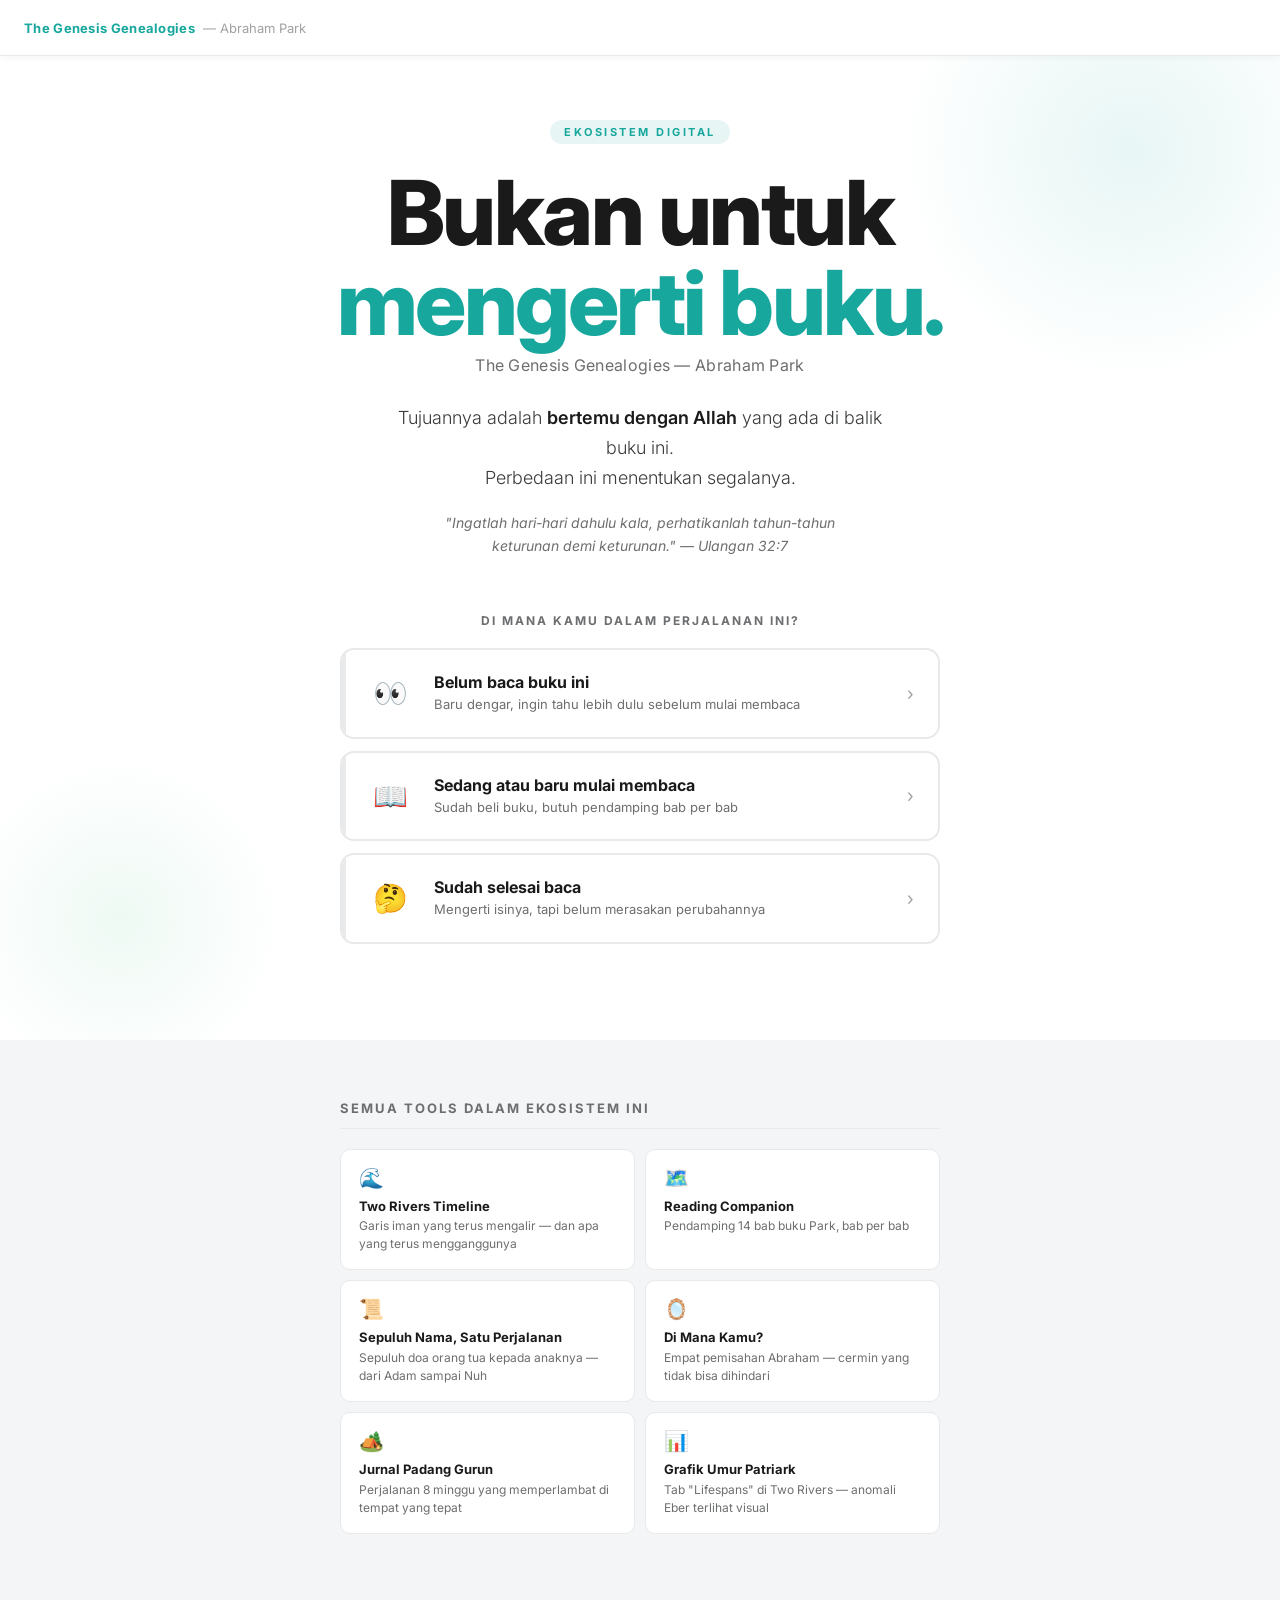
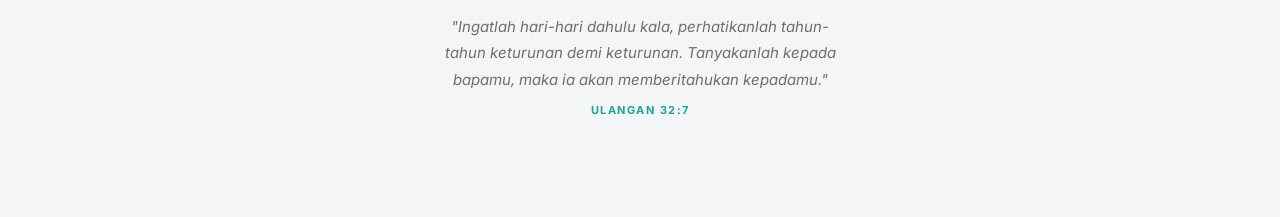
==== commit 0b70f2ab: "Add files via upload" ====
--- a/index.html
+++ b/index.html
@@ -634,7 +634,7 @@
 
   <!-- QUESTION -->
   <div class="question-section">
-    <div class="question-label">Di mana kamu sekarang?</div>
+    <div class="question-label">Di mana kamu dalam perjalanan ini?</div>
 
     <div class="persona-cards">
 
@@ -674,8 +674,8 @@
   <div class="tool-panel" id="panel-a">
     <div class="panel-head">
       <div class="panel-head-label">Untuk kamu yang belum mulai</div>
-      <div class="panel-head-title">Rasakan dulu — sebelum membaca</div>
-      <div class="panel-head-desc">Mulai dari gambaran besar. Lihat dua jalur yang berjalan sejajar sejak Adam sampai Abraham — dan rasakan pertanyaan yang menggantung di akhir.</div>
+      <div class="panel-head-title">Dengar dulu — sebelum membaca</div>
+      <div class="panel-head-desc">Mulai dari gambaran besar. Lihat bagaimana Allah menjaga satu garis iman dari Adam sampai Abraham — melewati banjir, menara Babel, dan setiap generasi yang hampir putus — dan rasakan mengapa silsilah ini bukan daftar nama.</div>
     </div>
 
     <div class="tool-grid">
@@ -683,22 +683,22 @@
         <div class="tool-num">🌊</div>
         <div class="tool-info">
           <div class="tool-name">Two Rivers Timeline</div>
-          <div class="tool-desc">Peta visual dua jalur silsilah — Kain dan Set — dari Adam sampai Abraham. Setiap nama bisa diklik. Termasuk grafik umur dan empat pemisahan Abraham.</div>
+          <div class="tool-desc">Peta visual silsilah dari Adam sampai Abraham — garis iman yang terus mengalir meski diganggu, dan garis yang memilih arah lain. Setiap nama bisa diklik. Termasuk grafik umur dan empat pemisahan Abraham.</div>
           <span class="tool-tag teal">Orientasi · 15 menit</span>
         </div>
       </div>
       <div class="tool-card" onclick="go('names-as-prophecies.html')">
         <div class="tool-num">📜</div>
         <div class="tool-info">
-          <div class="tool-name">Sepuluh Nama, Satu Kisah</div>
-          <div class="tool-desc">Sepuluh nama dari Adam sampai Nuh — setiap nama adalah saksi yang menunjuk kepada Kristus. Sebelum Perjanjian Baru ditulis, sudah ada nubuat yang tersembunyi dalam nama.</div>
+          <div class="tool-name">Sepuluh Nama, Satu Perjalanan</div>
+          <div class="tool-desc">Sepuluh nama dari Adam sampai Nuh — setiap nama adalah doa orang tua kepada anaknya, dan setiap doa mencerminkan kondisi iman zamannya. Bukan kode yang harus dipecahkan, tapi suara yang harus didengar.</div>
           <span class="tool-tag teal">Bab 10 · 10 menit</span>
         </div>
       </div>
     </div>
 
     <div class="panel-note">
-      <p>Setelah melihat gambaran besar, kamu bisa memutuskan apakah ingin membaca bukunya. Jika ya, mulai dengan <strong>Reading Companion</strong> — bukan buku sendirian.</p>
+      <p>Setelah melihat gambaran besar, kamu bisa memutuskan apakah ingin membaca bukunya. Jika ya, mulai dengan <strong>Reading Companion</strong> — bukan buku sendirian. Membaca lambat lebih baik dari membaca cepat.</p>
     </div>
 
     <div class="video-section">
@@ -775,15 +775,15 @@
         <div class="tool-num">🌊</div>
         <div class="tool-info">
           <div class="tool-name">Two Rivers Timeline</div>
-          <div class="tool-desc">Gunakan sebagai referensi visual saat membaca Bab 8–13. Lihat dua jalur silsilah dan grafik umur secara bersamaan.</div>
+          <div class="tool-desc">Gunakan sebagai referensi visual saat membaca Bab 8–13. Lihat garis iman dan garis yang memilih arah lain — dan bagaimana keduanya berlanjut jauh melewati Nuh.</div>
           <span class="tool-tag grey">Referensi Visual</span>
         </div>
       </div>
       <div class="tool-card" onclick="go('names-as-prophecies.html')">
         <div class="tool-num">📜</div>
         <div class="tool-info">
-          <div class="tool-name">Sepuluh Nama, Satu Kisah</div>
-          <div class="tool-desc">Pendamping khusus untuk Bab 10. Sepuluh kartu interaktif, setiap nama dengan etimologi dan kesaksian tentang Kristus.</div>
+          <div class="tool-name">Sepuluh Nama, Satu Perjalanan</div>
+          <div class="tool-desc">Pendamping khusus untuk Bab 10. Sepuluh kartu interaktif — setiap nama dengan konteks iman zamannya dan doa orang tua yang ada di baliknya.</div>
           <span class="tool-tag grey">Referensi Bab 10</span>
         </div>
       </div>
@@ -833,7 +833,7 @@
       <div class="mini-card" onclick="go('two-rivers-timeline.html')">
         <div class="mini-icon">🌊</div>
         <div class="mini-name">Two Rivers Timeline</div>
-        <div class="mini-desc">Peta visual dua jalur silsilah + grafik umur + empat pemisahan</div>
+        <div class="mini-desc">Garis iman yang terus mengalir — dan apa yang terus mengganggunya</div>
       </div>
       <div class="mini-card" onclick="go('reading-journey.html')">
         <div class="mini-icon">🗺️</div>
@@ -842,8 +842,8 @@
       </div>
       <div class="mini-card" onclick="go('names-as-prophecies.html')">
         <div class="mini-icon">📜</div>
-        <div class="mini-name">Sepuluh Nama, Satu Kisah</div>
-        <div class="mini-desc">Sepuluh nama Adam → Nuh sebagai saksi Kristus</div>
+        <div class="mini-name">Sepuluh Nama, Satu Perjalanan</div>
+        <div class="mini-desc">Sepuluh doa orang tua kepada anaknya — dari Adam sampai Nuh</div>
       </div>
       <div class="mini-card" onclick="go('self-assessment.html')">
         <div class="mini-icon">🪞</div>
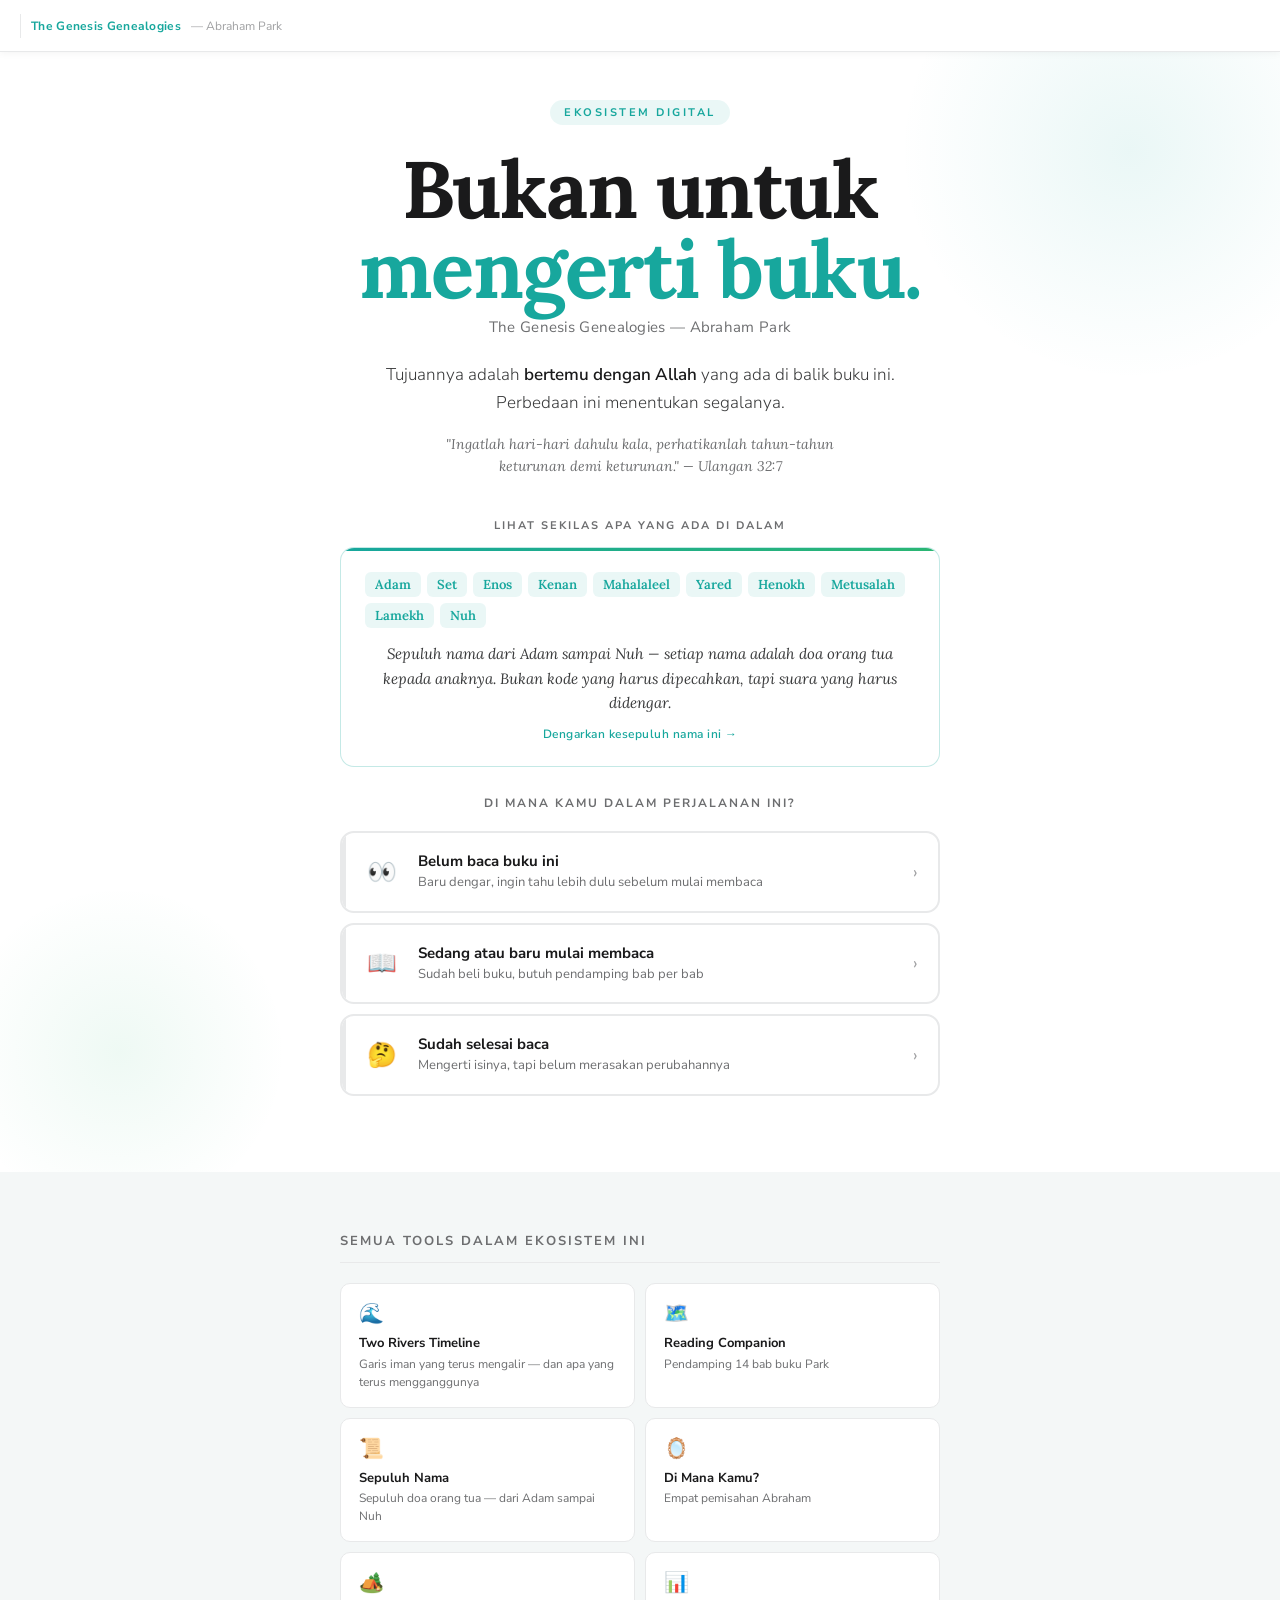
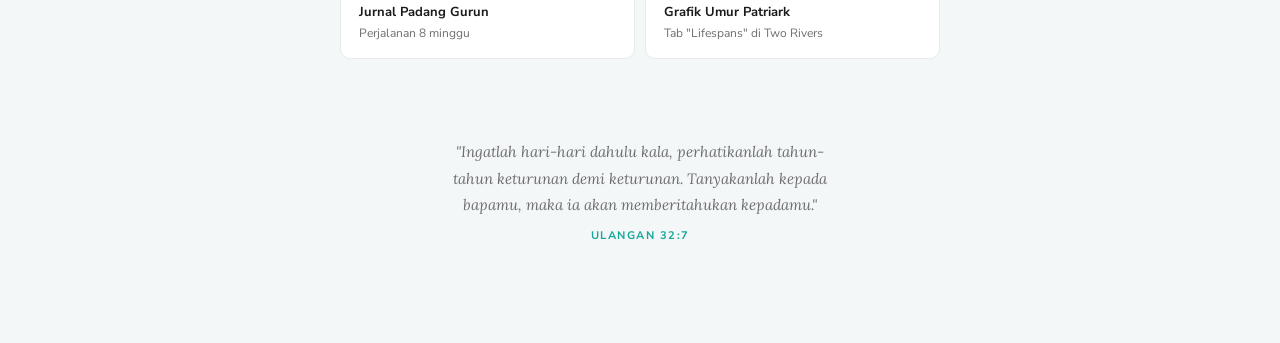
==== commit f4981454: "Add files via upload" ====
--- a/index.html
+++ b/index.html
@@ -4,627 +4,145 @@
 <meta charset="UTF-8">
 <meta name="viewport" content="width=device-width, initial-scale=1.0, maximum-scale=1.0">
 <title>The Genesis Genealogies — Ekosistem Digital</title>
+<link rel="preconnect" href="https://fonts.googleapis.com">
+<link rel="preconnect" href="https://fonts.gstatic.com" crossorigin>
+<link href="https://fonts.googleapis.com/css2?family=Nunito+Sans:ital,opsz,wght@0,6..12,300;0,6..12,400;0,6..12,500;0,6..12,600;0,6..12,700;0,6..12,800;1,6..12,400&family=Lora:ital,wght@0,400;0,600;0,700;1,400&display=swap" rel="stylesheet">
 <style>
-@import url('https://fonts.googleapis.com/css2?family=Inter:wght@300;400;500;600;700;800&display=swap');
-
-:root {
-  --teal: #17a79d;
-  --teal-dark: #0f8078;
-  --teal-dim: rgba(23,167,157,0.1);
-  --teal-b: rgba(23,167,157,0.25);
-  --green: #2bb673;
-  --green-dark: #1f9058;
-  --green-dim: rgba(43,182,115,0.08);
-  --grey: #6d6e70;
-  --grey-light: #a0a1a3;
-  --grey-dim: rgba(109,110,112,0.08);
-  --white: #ffffff;
-  --bg: #f4f5f6;
-  --bg2: #e8e9ea;
-  --ink: #1a1a1b;
-  --ink2: #3a3b3c;
-}
-
-* { margin:0; padding:0; box-sizing:border-box; -webkit-tap-highlight-color:transparent; }
-html { scroll-behavior: smooth; }
-
-body {
-  font-family: 'Inter', sans-serif;
-  font-size: 16px;
-  background: var(--bg);
-  color: var(--ink);
-  -webkit-font-smoothing: antialiased;
-}
-
-/* ─── NAV ─── */
-.nav {
-  position: fixed;
-  top: 0; left: 0; right: 0;
-  z-index: 100;
-  height: 56px;
-  background: var(--white);
-  border-bottom: 1px solid var(--bg2);
-  display: flex;
-  align-items: center;
-  padding: 0 24px;
-  box-shadow: 0 1px 8px rgba(0,0,0,0.05);
-}
-
-.nav-brand {
-  font-size: 13px;
-  font-weight: 700;
-  color: var(--teal);
-  letter-spacing: 0.3px;
-}
-
-.nav-sub {
-  font-size: 13px;
-  font-weight: 400;
-  color: var(--grey-light);
-  margin-left: 8px;
-}
-
-/* ─── HERO ─── */
-.hero {
-  padding: 120px 24px 80px;
-  text-align: center;
-  background: var(--white);
-  position: relative;
-  overflow: hidden;
-}
-
-.hero::before {
-  content: '';
-  position: absolute;
-  top: -100px; right: -100px;
-  width: 500px; height: 500px;
-  border-radius: 50%;
-  background: radial-gradient(circle, var(--teal-dim) 0%, transparent 65%);
-  pointer-events: none;
-}
-
-.hero::after {
-  content: '';
-  position: absolute;
-  bottom: -60px; left: -60px;
-  width: 360px; height: 360px;
-  border-radius: 50%;
-  background: radial-gradient(circle, var(--green-dim) 0%, transparent 65%);
-  pointer-events: none;
-}
-
-.hero-tag {
-  display: inline-block;
-  font-size: 11px;
-  font-weight: 700;
-  letter-spacing: 2.5px;
-  text-transform: uppercase;
-  color: var(--teal);
-  background: var(--teal-dim);
-  padding: 5px 14px;
-  border-radius: 20px;
-  margin-bottom: 24px;
-}
-
-.hero-title {
-  font-size: clamp(36px, 7vw, 96px);
-  font-weight: 800;
-  letter-spacing: -2.5px;
-  line-height: 1.0;
-  color: var(--ink);
-  margin-bottom: 8px;
-}
-
-.hero-title span { color: var(--teal); }
-
-.hero-author {
-  font-size: 16px;
-  font-weight: 400;
-  color: var(--grey);
-  margin-bottom: 28px;
-  letter-spacing: 0.3px;
-}
-
-.hero-desc {
-  font-size: 18px;
-  font-weight: 300;
-  line-height: 1.65;
-  color: var(--ink2);
-  max-width: 520px;
-  margin: 0 auto 20px;
-}
-
-.hero-desc strong {
-  font-weight: 600;
-  color: var(--ink);
-}
-
-.hero-note {
-  font-size: 14px;
-  color: var(--grey);
-  max-width: 420px;
-  margin: 0 auto 56px;
-  line-height: 1.6;
-  font-style: italic;
-}
-
-/* ─── QUESTION SECTION ─── */
-.question-section {
-  max-width: 600px;
-  margin: 0 auto;
-  padding: 0 0 16px;
-  position: relative;
-  z-index: 1;
-}
-
-.question-label {
-  font-size: 12px;
-  font-weight: 700;
-  letter-spacing: 2px;
-  text-transform: uppercase;
-  color: var(--grey);
-  margin-bottom: 20px;
-}
-
-/* ─── PERSONA CARDS ─── */
-.persona-cards {
-  display: flex;
-  flex-direction: column;
-  gap: 12px;
-  margin-bottom: 0;
-}
-
-.persona-card {
-  background: var(--white);
-  border: 2px solid var(--bg2);
-  border-radius: 14px;
-  padding: 22px 24px;
-  cursor: pointer;
-  transition: all 0.22s;
-  text-align: left;
-  display: flex;
-  align-items: center;
-  gap: 20px;
-  position: relative;
-  overflow: hidden;
-}
-
-.persona-card::before {
-  content: '';
-  position: absolute;
-  left: 0; top: 0; bottom: 0;
-  width: 4px;
-  background: var(--bg2);
-  transition: background 0.22s;
-}
-
-.persona-card:hover {
-  border-color: var(--teal-b);
-  box-shadow: 0 4px 20px rgba(23,167,157,0.12);
-  transform: translateY(-1px);
-}
-
-.persona-card:hover::before { background: var(--teal); }
-
-.persona-card.active {
-  border-color: var(--teal);
-  box-shadow: 0 4px 24px rgba(23,167,157,0.18);
-}
-
-.persona-card.active::before { background: var(--teal); }
-
-.persona-icon {
-  font-size: 28px;
-  flex-shrink: 0;
-  width: 48px;
-  text-align: center;
-}
-
-.persona-text { flex: 1; }
-
-.persona-title {
-  font-size: 16px;
-  font-weight: 700;
-  color: var(--ink);
-  margin-bottom: 3px;
-}
-
-.persona-sub {
-  font-size: 13px;
-  color: var(--grey);
-  line-height: 1.5;
-}
-
-.persona-arrow {
-  font-size: 18px;
-  color: var(--grey-light);
-  transition: all 0.22s;
-  flex-shrink: 0;
-}
-
-.persona-card:hover .persona-arrow,
-.persona-card.active .persona-arrow {
-  color: var(--teal);
-  transform: translateX(3px);
-}
-
-/* ─── TOOL PANELS ─── */
-.tool-panel {
-  display: none;
-  max-width: 600px;
-  margin: 0 auto;
-  padding-top: 0;
-}
-
-.tool-panel.on { display: block; }
-
-.panel-head {
-  padding: 28px 0 20px;
-  border-top: 1px solid var(--bg2);
-  margin-top: 28px;
-}
-
-.panel-head-label {
-  font-size: 11px;
-  font-weight: 700;
-  letter-spacing: 2px;
-  text-transform: uppercase;
-  color: var(--teal);
-  margin-bottom: 6px;
-}
-
-.panel-head-title {
-  font-size: 20px;
-  font-weight: 700;
-  color: var(--ink);
-  margin-bottom: 6px;
-  letter-spacing: -0.3px;
-}
-
-.panel-head-desc {
-  font-size: 14px;
-  color: var(--grey);
-  line-height: 1.6;
-}
-
-/* TOOL CARDS GRID */
-.tool-grid {
-  display: flex;
-  flex-direction: column;
-  gap: 10px;
-  margin-bottom: 28px;
-}
-
-.tool-card {
-  background: var(--white);
-  border: 1px solid var(--bg2);
-  border-radius: 12px;
-  padding: 20px 22px;
-  display: flex;
-  align-items: flex-start;
-  gap: 16px;
-  text-decoration: none;
-  color: inherit;
-  transition: all 0.2s;
-  cursor: pointer;
-  position: relative;
-  overflow: hidden;
-}
-
-.tool-card::after {
-  content: '→';
-  position: absolute;
-  right: 20px;
-  top: 50%;
-  transform: translateY(-50%);
-  font-size: 16px;
-  color: var(--grey-light);
-  transition: all 0.2s;
-}
-
-.tool-card:hover {
-  border-color: var(--teal-b);
-  box-shadow: 0 3px 16px rgba(23,167,157,0.1);
-  transform: translateY(-1px);
-}
-
-.tool-card:hover::after { color: var(--teal); transform: translateY(-50%) translateX(3px); }
-
-.tool-card.primary {
-  border-color: var(--teal-b);
-  background: linear-gradient(135deg, rgba(23,167,157,0.04), var(--white));
-}
-
-.tool-card.primary::before {
-  content: 'MULAI DI SINI';
-  position: absolute;
-  top: 12px; right: 40px;
-  font-size: 9px;
-  font-weight: 700;
-  letter-spacing: 1.5px;
-  color: var(--teal);
-  background: var(--teal-dim);
-  padding: 3px 8px;
-  border-radius: 10px;
-}
-
-.tool-num {
-  width: 36px; height: 36px;
-  border-radius: 10px;
-  background: var(--bg);
-  display: flex;
-  align-items: center;
-  justify-content: center;
-  font-size: 16px;
-  flex-shrink: 0;
-  margin-top: 2px;
-}
-
-.tool-card.primary .tool-num {
-  background: var(--teal-dim);
-}
-
-.tool-info { flex: 1; padding-right: 32px; }
-
-.tool-name {
-  font-size: 15px;
-  font-weight: 700;
-  color: var(--ink);
-  margin-bottom: 3px;
-}
-
-.tool-desc {
-  font-size: 13px;
-  color: var(--grey);
-  line-height: 1.5;
-}
-
-.tool-tag {
-  display: inline-block;
-  font-size: 10px;
-  font-weight: 600;
-  letter-spacing: 1px;
-  text-transform: uppercase;
-  padding: 2px 7px;
-  border-radius: 4px;
-  margin-top: 5px;
-}
-
-.tool-tag.teal { background: var(--teal-dim); color: var(--teal); }
-.tool-tag.green { background: var(--green-dim); color: var(--green-dark); }
-.tool-tag.grey { background: var(--grey-dim); color: var(--grey); }
-
-/* PANEL NOTE */
-.panel-note {
-  background: var(--teal-dim);
-  border-left: 3px solid var(--teal);
-  border-radius: 0 8px 8px 0;
-  padding: 14px 18px;
-  margin-bottom: 28px;
-}
-
-.panel-note p {
-  font-size: 13px;
-  color: var(--ink2);
-  line-height: 1.65;
-}
-
-.panel-note strong { font-weight: 600; color: var(--ink); }
-
-/* ─── VIDEO SECTION ─── */
-.video-section {
-  margin-bottom: 28px;
-}
-
-.video-section-label {
-  font-size: 10px;
-  font-weight: 700;
-  letter-spacing: 2px;
-  text-transform: uppercase;
-  color: var(--grey);
-  margin-bottom: 14px;
-}
-
-.video-list {
-  display: flex;
-  flex-direction: column;
-  gap: 8px;
-}
-
-.video-card {
-  display: flex;
-  align-items: center;
-  gap: 14px;
-  background: var(--white);
-  border: 1px solid var(--bg2);
-  border-radius: 10px;
-  padding: 14px 16px;
-  text-decoration: none;
-  color: inherit;
-  transition: all 0.2s;
-  position: relative;
-  overflow: hidden;
-  opacity: 0.6;
-  cursor: default;
-  pointer-events: none;
-}
-
-.video-card.ready {
-  opacity: 1;
-  cursor: pointer;
-  pointer-events: auto;
-}
-
-.video-card.ready:hover {
-  border-color: var(--teal-b);
-  box-shadow: 0 3px 16px rgba(23,167,157,0.1);
-  transform: translateY(-1px);
-}
-
-.video-thumb {
-  width: 48px;
-  height: 34px;
-  background: var(--bg);
-  border-radius: 6px;
-  display: flex;
-  align-items: center;
-  justify-content: center;
-  flex-shrink: 0;
-  font-size: 14px;
-  position: relative;
-}
-
-.video-card.ready .video-thumb {
-  background: var(--teal-dim);
-}
-
-.video-info {
-  flex: 1;
-}
-
-.video-part {
-  font-size: 10px;
-  font-weight: 700;
-  letter-spacing: 1.5px;
-  text-transform: uppercase;
-  color: var(--grey-light);
-  margin-bottom: 2px;
-}
-
-.video-card.ready .video-part {
-  color: var(--teal);
-}
-
-.video-title {
-  font-size: 13px;
-  font-weight: 600;
-  color: var(--ink);
-  line-height: 1.35;
-}
-
-.video-badge {
-  font-size: 9px;
-  font-weight: 700;
-  letter-spacing: 1px;
-  text-transform: uppercase;
-  padding: 3px 8px;
-  border-radius: 10px;
-  flex-shrink: 0;
-  background: var(--bg2);
-  color: var(--grey-light);
-}
-
-.video-card.ready .video-badge {
-  background: var(--teal-dim);
-  color: var(--teal);
-}
-
-/* ─── ALL TOOLS SECTION ─── */
-.all-tools {
-  background: var(--bg);
-  padding: 60px 24px 80px;
-}
-
-.all-tools-inner {
-  max-width: 600px;
-  margin: 0 auto;
-}
-
-.section-title {
-  font-size: 13px;
-  font-weight: 700;
-  letter-spacing: 2px;
-  text-transform: uppercase;
-  color: var(--grey);
-  margin-bottom: 20px;
-  padding-bottom: 12px;
-  border-bottom: 1px solid var(--bg2);
-}
-
-.all-grid {
-  display: grid;
-  grid-template-columns: 1fr 1fr;
-  gap: 10px;
-  margin-bottom: 40px;
-}
-
-.mini-card {
-  background: var(--white);
-  border: 1px solid var(--bg2);
-  border-radius: 10px;
-  padding: 16px 18px;
-  cursor: pointer;
-  transition: all 0.2s;
-  text-decoration: none;
-  color: inherit;
-  display: block;
-}
-
-.mini-card:hover {
-  border-color: var(--teal-b);
-  box-shadow: 0 2px 12px rgba(23,167,157,0.1);
-  transform: translateY(-1px);
-}
-
-.mini-icon { font-size: 20px; margin-bottom: 8px; }
-
-.mini-name {
-  font-size: 13px;
-  font-weight: 700;
-  color: var(--ink);
-  margin-bottom: 3px;
-  line-height: 1.3;
-}
-
-.mini-desc {
-  font-size: 12px;
-  color: var(--grey);
-  line-height: 1.5;
-}
-
-/* VERSE FOOTER */
-.verse-footer {
-  text-align: center;
-  padding: 40px 24px 20px;
-  max-width: 440px;
-  margin: 0 auto;
-}
-
-.verse-text {
-  font-size: 15px;
-  font-style: italic;
-  color: var(--grey);
-  line-height: 1.75;
-  margin-bottom: 10px;
-}
-
-.verse-ref {
-  font-size: 11px;
-  font-weight: 700;
-  letter-spacing: 1.5px;
-  text-transform: uppercase;
-  color: var(--teal);
-}
-
-/* MOBILE */
-@media(max-width: 580px) {
-  .hero { padding: 88px 20px 60px; }
-  .hero-desc { font-size: 16px; }
-  .all-grid { grid-template-columns: 1fr; }
-  .persona-card { gap: 14px; }
-  .persona-icon { width: 36px; font-size: 22px; }
+:root{--teal:#17a79d;--teal-dark:#0f8078;--teal-dim:rgba(23,167,157,.09);--teal-b:rgba(23,167,157,.25);--green:#2bb673;--green-dark:#1f9058;--green-dim:rgba(43,182,115,.08);--grey:#6d6e70;--grey-light:#a0a1a3;--grey-dim:rgba(109,110,112,.08);--white:#fff;--bg:#f4f7f7;--bg2:#e8e9ea;--ink:#1a1a1b;--ink2:#3a3b3c;--font-body:'Nunito Sans',-apple-system,sans-serif;--font-display:'Lora',Georgia,serif;--radius:12px}
+*{margin:0;padding:0;box-sizing:border-box;-webkit-tap-highlight-color:transparent}html{scroll-behavior:smooth}
+body{font-family:var(--font-body);font-size:16px;background:var(--bg);color:var(--ink);-webkit-font-smoothing:antialiased}
+:focus-visible{outline:2px solid var(--teal);outline-offset:2px;border-radius:4px}
+
+.nav{position:fixed;top:0;left:0;right:0;z-index:100;height:52px;background:var(--white);border-bottom:1px solid var(--bg2);display:flex;align-items:center;padding:0 20px;box-shadow:0 1px 8px rgba(0,0,0,.05);gap:10px}
+.nav-logo{height:28px;width:auto;flex-shrink:0}
+.nav-divider{width:1px;height:24px;background:var(--bg2);flex-shrink:0}
+.nav-brand{font-size:12px;font-weight:700;color:var(--teal);letter-spacing:.3px;white-space:nowrap}
+.nav-sub{font-size:12px;font-weight:400;color:var(--grey-light);white-space:nowrap;overflow:hidden;text-overflow:ellipsis}
+
+.hero{padding:100px 24px 60px;text-align:center;background:var(--white);position:relative;overflow:hidden}
+.hero::before{content:'';position:absolute;top:-100px;right:-100px;width:500px;height:500px;border-radius:50%;background:radial-gradient(circle,var(--teal-dim) 0%,transparent 65%);pointer-events:none}
+.hero::after{content:'';position:absolute;bottom:-60px;left:-60px;width:360px;height:360px;border-radius:50%;background:radial-gradient(circle,var(--green-dim) 0%,transparent 65%);pointer-events:none}
+.hero-tag{display:inline-block;font-size:11px;font-weight:700;letter-spacing:2.5px;text-transform:uppercase;color:var(--teal);background:var(--teal-dim);padding:5px 14px;border-radius:20px;margin-bottom:24px;position:relative;z-index:1}
+.hero-title{font-family:var(--font-display);font-size:clamp(36px,7vw,80px);font-weight:700;letter-spacing:-1.5px;line-height:1;color:var(--ink);margin-bottom:8px;position:relative;z-index:1}
+.hero-title span{color:var(--teal)}
+.hero-author{font-size:15px;font-weight:400;color:var(--grey);margin-bottom:24px;letter-spacing:.3px;position:relative;z-index:1}
+.hero-desc{font-size:17px;font-weight:300;line-height:1.65;color:var(--ink2);max-width:520px;margin:0 auto 16px;position:relative;z-index:1}
+.hero-desc strong{font-weight:600;color:var(--ink)}
+.hero-note{font-family:var(--font-display);font-size:14px;color:var(--grey);max-width:420px;margin:0 auto 40px;line-height:1.6;font-style:italic;position:relative;z-index:1}
+
+/* Progress Dashboard */
+.progress-dashboard{max-width:600px;margin:0 auto 32px;background:linear-gradient(135deg,rgba(23,167,157,.05),rgba(43,182,115,.03));border:1.5px solid var(--teal-b);border-radius:14px;padding:20px 24px;position:relative;z-index:1;display:none}
+.progress-dashboard.has-progress{display:block}
+.progress-header{display:flex;align-items:center;justify-content:space-between;margin-bottom:14px}
+.progress-label{font-size:11px;font-weight:700;letter-spacing:2px;text-transform:uppercase;color:var(--teal)}
+.progress-resume{font-size:12px;font-weight:600;color:var(--white);background:var(--teal);border:none;border-radius:8px;padding:8px 16px;cursor:pointer;transition:background .2s;min-height:36px;font-family:var(--font-body)}
+.progress-resume:hover{background:var(--teal-dark)}
+.progress-items{display:flex;gap:10px;flex-wrap:wrap}
+.progress-item{flex:1;min-width:120px;background:var(--white);border-radius:8px;padding:12px 14px;border:1px solid var(--bg2)}
+.progress-item-label{font-size:11px;font-weight:600;color:var(--grey);margin-bottom:4px}
+.progress-item-value{font-size:18px;font-weight:700;color:var(--teal)}
+.progress-item-bar{height:3px;background:var(--bg2);border-radius:2px;margin-top:6px;overflow:hidden}
+.progress-item-fill{height:100%;background:linear-gradient(90deg,var(--teal),var(--green));border-radius:2px;transition:width .6s ease}
+
+/* Teaser */
+.teaser-section{max-width:600px;margin:0 auto 28px;position:relative;z-index:1}
+.teaser-label{font-size:11px;font-weight:700;letter-spacing:2px;text-transform:uppercase;color:var(--grey);text-align:center;margin-bottom:14px}
+.teaser-card{background:var(--white);border:1.5px solid var(--teal-b);border-radius:14px;padding:24px;cursor:pointer;transition:all .25s;position:relative;overflow:hidden}
+.teaser-card:hover{box-shadow:0 6px 28px rgba(23,167,157,.14);transform:translateY(-2px)}
+.teaser-card::before{content:'';position:absolute;top:0;left:0;right:0;height:3px;background:linear-gradient(90deg,var(--teal),var(--green))}
+.teaser-names{display:flex;gap:6px;flex-wrap:wrap;margin-bottom:14px}
+.teaser-name{font-family:var(--font-display);font-size:13px;font-weight:600;color:var(--teal);background:var(--teal-dim);padding:4px 10px;border-radius:6px;white-space:nowrap}
+.teaser-text{font-family:var(--font-display);font-size:15px;font-style:italic;color:var(--ink2);line-height:1.65;margin-bottom:10px}
+.teaser-cta{font-size:12px;font-weight:600;color:var(--teal);letter-spacing:.5px}
+
+/* Question / Persona */
+.question-section{max-width:600px;margin:0 auto;padding:0 0 16px;position:relative;z-index:1}
+.question-label{font-size:12px;font-weight:700;letter-spacing:2px;text-transform:uppercase;color:var(--grey);margin-bottom:20px}
+.persona-cards{display:flex;flex-direction:column;gap:10px}
+.persona-card{background:var(--white);border:2px solid var(--bg2);border-radius:14px;padding:18px 20px;cursor:pointer;transition:all .22s;text-align:left;display:flex;align-items:center;gap:16px;position:relative;overflow:hidden}
+.persona-card::before{content:'';position:absolute;left:0;top:0;bottom:0;width:4px;background:var(--bg2);transition:background .22s}
+.persona-card:hover{border-color:var(--teal-b);box-shadow:0 4px 20px rgba(23,167,157,.12);transform:translateY(-1px)}
+.persona-card:hover::before{background:var(--teal)}
+.persona-card.active{border-color:var(--teal);box-shadow:0 4px 24px rgba(23,167,157,.18)}
+.persona-card.active::before{background:var(--teal)}
+.persona-icon{font-size:24px;flex-shrink:0;width:40px;text-align:center}
+.persona-text{flex:1}
+.persona-title{font-size:15px;font-weight:700;color:var(--ink);margin-bottom:2px}
+.persona-sub{font-size:13px;color:var(--grey);line-height:1.5}
+.persona-arrow{font-size:18px;color:var(--grey-light);transition:all .22s;flex-shrink:0}
+.persona-card:hover .persona-arrow,.persona-card.active .persona-arrow{color:var(--teal);transform:translateX(3px)}
+
+/* Tool Panels */
+.tool-panel{display:none;max-width:600px;margin:0 auto;padding-top:0}
+.tool-panel.on{display:block}
+.panel-head{padding:28px 0 20px;border-top:1px solid var(--bg2);margin-top:28px}
+.panel-head-label{font-size:11px;font-weight:700;letter-spacing:2px;text-transform:uppercase;color:var(--teal);margin-bottom:6px}
+.panel-head-title{font-family:var(--font-display);font-size:22px;font-weight:700;color:var(--ink);margin-bottom:6px;letter-spacing:-.3px}
+.panel-head-desc{font-size:14px;color:var(--grey);line-height:1.6}
+
+.tool-grid{display:flex;flex-direction:column;gap:10px;margin-bottom:28px}
+.tool-card{background:var(--white);border:1px solid var(--bg2);border-radius:var(--radius);padding:18px 20px;display:flex;align-items:flex-start;gap:14px;text-decoration:none;color:inherit;transition:all .2s;cursor:pointer;position:relative;overflow:hidden}
+.tool-card::after{content:'→';position:absolute;right:18px;top:50%;transform:translateY(-50%);font-size:16px;color:var(--grey-light);transition:all .2s}
+.tool-card:hover{border-color:var(--teal-b);box-shadow:0 3px 16px rgba(23,167,157,.1);transform:translateY(-1px)}
+.tool-card:hover::after{color:var(--teal);transform:translateY(-50%) translateX(3px)}
+.tool-card.primary{border-color:var(--teal-b);background:linear-gradient(135deg,rgba(23,167,157,.04),var(--white))}
+.tool-card.primary::before{content:'MULAI DI SINI';position:absolute;top:12px;right:40px;font-size:9px;font-weight:700;letter-spacing:1.5px;color:var(--teal);background:var(--teal-dim);padding:3px 8px;border-radius:10px}
+.tool-num{width:36px;height:36px;border-radius:10px;background:var(--bg);display:flex;align-items:center;justify-content:center;font-size:16px;flex-shrink:0;margin-top:2px}
+.tool-card.primary .tool-num{background:var(--teal-dim)}
+.tool-info{flex:1;padding-right:28px}
+.tool-name{font-size:15px;font-weight:700;color:var(--ink);margin-bottom:3px}
+.tool-desc{font-size:13px;color:var(--grey);line-height:1.5}
+.tool-tag{display:inline-block;font-size:10px;font-weight:600;letter-spacing:1px;text-transform:uppercase;padding:2px 7px;border-radius:4px;margin-top:5px}
+.tool-tag.teal{background:var(--teal-dim);color:var(--teal)}
+.tool-tag.green{background:var(--green-dim);color:var(--green-dark)}
+.tool-tag.grey{background:var(--grey-dim);color:var(--grey)}
+
+.panel-note{background:var(--teal-dim);border-left:3px solid var(--teal);border-radius:0 8px 8px 0;padding:14px 18px;margin-bottom:28px}
+.panel-note p{font-size:13px;color:var(--ink2);line-height:1.65}
+.panel-note strong{font-weight:600;color:var(--ink)}
+
+.video-coming-soon{background:var(--white);border:1px dashed var(--bg2);border-radius:var(--radius);padding:20px 24px;text-align:center;margin-bottom:28px}
+.video-coming-icon{font-size:24px;margin-bottom:8px}
+.video-coming-title{font-size:13px;font-weight:700;color:var(--ink);margin-bottom:4px}
+.video-coming-text{font-size:13px;color:var(--grey);line-height:1.5}
+
+/* All Tools */
+.all-tools{background:var(--bg);padding:60px 24px 80px}
+.all-tools-inner{max-width:600px;margin:0 auto}
+.section-title{font-size:13px;font-weight:700;letter-spacing:2px;text-transform:uppercase;color:var(--grey);margin-bottom:20px;padding-bottom:12px;border-bottom:1px solid var(--bg2)}
+.all-grid{display:grid;grid-template-columns:1fr 1fr;gap:10px;margin-bottom:40px}
+.mini-card{background:var(--white);border:1px solid var(--bg2);border-radius:10px;padding:16px 18px;cursor:pointer;transition:all .2s;display:block}
+.mini-card:hover{border-color:var(--teal-b);box-shadow:0 2px 12px rgba(23,167,157,.1);transform:translateY(-1px)}
+.mini-icon{font-size:20px;margin-bottom:8px}
+.mini-name{font-size:13px;font-weight:700;color:var(--ink);margin-bottom:3px;line-height:1.3}
+.mini-desc{font-size:12px;color:var(--grey);line-height:1.5}
+.verse-footer{text-align:center;padding:40px 24px 20px;max-width:440px;margin:0 auto}
+.verse-text{font-family:var(--font-display);font-size:15px;font-style:italic;color:var(--grey);line-height:1.75;margin-bottom:10px}
+.verse-ref{font-size:11px;font-weight:700;letter-spacing:1.5px;text-transform:uppercase;color:var(--teal)}
+
+@media(max-width:580px){
+  .hero{padding:80px 20px 48px}
+  .hero-desc{font-size:16px}
+  .all-grid{grid-template-columns:1fr}
+  .persona-card{gap:12px;padding:16px 18px}
+  .persona-icon{width:32px;font-size:20px}
+  .progress-items{flex-direction:column;gap:8px}
+  .progress-item{min-width:auto}
+  .nav-sub{display:none}
+  .teaser-names{gap:4px}
+  .teaser-name{font-size:12px;padding:3px 8px}
 }
 </style>
 </head>
 <body>
 
-<!-- NAV -->
 <nav class="nav">
+  <img src="Logo_Sejarah_Penebusan-03.png" alt="Sejarah Penebusan" class="nav-logo" onerror="this.style.display='none'">
+  <div class="nav-divider"></div>
   <div class="nav-brand">The Genesis Genealogies</div>
   <div class="nav-sub">— Abraham Park</div>
 </nav>
 
-<!-- ─── HERO ─── -->
 <section class="hero">
   <div class="hero-tag">Ekosistem Digital</div>
   <h1 class="hero-title">Bukan untuk<br><span>mengerti buku.</span></h1>
@@ -632,236 +150,111 @@
   <p class="hero-desc">Tujuannya adalah <strong>bertemu dengan Allah</strong> yang ada di balik buku ini.<br>Perbedaan ini menentukan segalanya.</p>
   <p class="hero-note">"Ingatlah hari-hari dahulu kala, perhatikanlah tahun-tahun keturunan demi keturunan." — Ulangan 32:7</p>
 
-  <!-- QUESTION -->
+  <div class="progress-dashboard" id="progressDash">
+    <div class="progress-header">
+      <div class="progress-label">Perjalananmu</div>
+      <button class="progress-resume" id="resumeBtn" onclick="resumeJourney()">Lanjutkan →</button>
+    </div>
+    <div class="progress-items" id="progressItems"></div>
+  </div>
+
+  <div class="teaser-section" id="teaserSection">
+    <div class="teaser-label">Lihat sekilas apa yang ada di dalam</div>
+    <div class="teaser-card" onclick="go('names-as-prophecies.html')">
+      <div class="teaser-names">
+        <span class="teaser-name">Adam</span><span class="teaser-name">Set</span><span class="teaser-name">Enos</span><span class="teaser-name">Kenan</span><span class="teaser-name">Mahalaleel</span><span class="teaser-name">Yared</span><span class="teaser-name">Henokh</span><span class="teaser-name">Metusalah</span><span class="teaser-name">Lamekh</span><span class="teaser-name">Nuh</span>
+      </div>
+      <div class="teaser-text">Sepuluh nama dari Adam sampai Nuh — setiap nama adalah doa orang tua kepada anaknya. Bukan kode yang harus dipecahkan, tapi suara yang harus didengar.</div>
+      <div class="teaser-cta">Dengarkan kesepuluh nama ini →</div>
+    </div>
+  </div>
+
   <div class="question-section">
     <div class="question-label">Di mana kamu dalam perjalanan ini?</div>
-
     <div class="persona-cards">
-
-      <div class="persona-card" onclick="selectPersona('a')" id="card-a">
+      <div class="persona-card" onclick="selectPersona('a')" id="card-a" tabindex="0" role="button">
         <div class="persona-icon">👀</div>
-        <div class="persona-text">
-          <div class="persona-title">Belum baca buku ini</div>
-          <div class="persona-sub">Baru dengar, ingin tahu lebih dulu sebelum mulai membaca</div>
-        </div>
+        <div class="persona-text"><div class="persona-title">Belum baca buku ini</div><div class="persona-sub">Baru dengar, ingin tahu lebih dulu sebelum mulai membaca</div></div>
         <div class="persona-arrow">›</div>
       </div>
-
-      <div class="persona-card" onclick="selectPersona('b')" id="card-b">
+      <div class="persona-card" onclick="selectPersona('b')" id="card-b" tabindex="0" role="button">
         <div class="persona-icon">📖</div>
-        <div class="persona-text">
-          <div class="persona-title">Sedang atau baru mulai membaca</div>
-          <div class="persona-sub">Sudah beli buku, butuh pendamping bab per bab</div>
-        </div>
+        <div class="persona-text"><div class="persona-title">Sedang atau baru mulai membaca</div><div class="persona-sub">Sudah beli buku, butuh pendamping bab per bab</div></div>
         <div class="persona-arrow">›</div>
       </div>
-
-      <div class="persona-card" onclick="selectPersona('c')" id="card-c">
+      <div class="persona-card" onclick="selectPersona('c')" id="card-c" tabindex="0" role="button">
         <div class="persona-icon">🤔</div>
-        <div class="persona-text">
-          <div class="persona-title">Sudah selesai baca</div>
-          <div class="persona-sub">Mengerti isinya, tapi belum merasakan perubahannya</div>
-        </div>
+        <div class="persona-text"><div class="persona-title">Sudah selesai baca</div><div class="persona-sub">Mengerti isinya, tapi belum merasakan perubahannya</div></div>
         <div class="persona-arrow">›</div>
       </div>
-
-    </div>
-  </div>
-
-  <!-- TOOL PANELS -->
-
-  <!-- PANEL A: Belum baca -->
+    </div>
+  </div>
+
+  <!-- Panel A -->
   <div class="tool-panel" id="panel-a">
     <div class="panel-head">
       <div class="panel-head-label">Untuk kamu yang belum mulai</div>
       <div class="panel-head-title">Dengar dulu — sebelum membaca</div>
       <div class="panel-head-desc">Mulai dari gambaran besar. Lihat bagaimana Allah menjaga satu garis iman dari Adam sampai Abraham — melewati banjir, menara Babel, dan setiap generasi yang hampir putus — dan rasakan mengapa silsilah ini bukan daftar nama.</div>
     </div>
-
     <div class="tool-grid">
       <div class="tool-card primary" onclick="go('two-rivers-timeline.html')">
         <div class="tool-num">🌊</div>
-        <div class="tool-info">
-          <div class="tool-name">Two Rivers Timeline</div>
-          <div class="tool-desc">Peta visual silsilah dari Adam sampai Abraham — garis iman yang terus mengalir meski diganggu, dan garis yang memilih arah lain. Setiap nama bisa diklik. Termasuk grafik umur dan empat pemisahan Abraham.</div>
-          <span class="tool-tag teal">Orientasi · 15 menit</span>
-        </div>
+        <div class="tool-info"><div class="tool-name">Two Rivers Timeline</div><div class="tool-desc">Peta visual silsilah dari Adam sampai Abraham — garis iman yang terus mengalir meski diganggu, dan garis yang memilih arah lain.</div><span class="tool-tag teal">Orientasi · 15 menit</span></div>
       </div>
       <div class="tool-card" onclick="go('names-as-prophecies.html')">
         <div class="tool-num">📜</div>
-        <div class="tool-info">
-          <div class="tool-name">Sepuluh Nama, Satu Perjalanan</div>
-          <div class="tool-desc">Sepuluh nama dari Adam sampai Nuh — setiap nama adalah doa orang tua kepada anaknya, dan setiap doa mencerminkan kondisi iman zamannya. Bukan kode yang harus dipecahkan, tapi suara yang harus didengar.</div>
-          <span class="tool-tag teal">Bab 10 · 10 menit</span>
-        </div>
-      </div>
-    </div>
-
-    <div class="panel-note">
-      <p>Setelah melihat gambaran besar, kamu bisa memutuskan apakah ingin membaca bukunya. Jika ya, mulai dengan <strong>Reading Companion</strong> — bukan buku sendirian. Membaca lambat lebih baik dari membaca cepat.</p>
-    </div>
-
-    <div class="video-section">
-      <div class="video-section-label">▶ Tonton Dulu — 5 Video Pengantar</div>
-      <div class="video-list">
-
-        <a class="video-card" href="#" target="_blank">
-          <div class="video-thumb">▶</div>
-          <div class="video-info">
-            <div class="video-part">Bagian Pertama</div>
-            <div class="video-title">Consider the Years of All Generations</div>
-          </div>
-          <span class="video-badge">Segera Hadir</span>
-        </a>
-
-        <a class="video-card" href="#" target="_blank">
-          <div class="video-thumb">▶</div>
-          <div class="video-info">
-            <div class="video-part">Bagian Kedua</div>
-            <div class="video-title">God's Administration of Redemption and the Genesis Genealogies</div>
-          </div>
-          <span class="video-badge">Segera Hadir</span>
-        </a>
-
-        <a class="video-card" href="#" target="_blank">
-          <div class="video-thumb">▶</div>
-          <div class="video-info">
-            <div class="video-part">Bagian Ketiga</div>
-            <div class="video-title">The Genealogy According to the Line of Cain</div>
-          </div>
-          <span class="video-badge">Segera Hadir</span>
-        </a>
-
-        <a class="video-card" href="#" target="_blank">
-          <div class="video-thumb">▶</div>
-          <div class="video-info">
-            <div class="video-part">Bagian Keempat</div>
-            <div class="video-title">The Genealogy According to the Line of Seth</div>
-          </div>
-          <span class="video-badge">Segera Hadir</span>
-        </a>
-
-        <a class="video-card" href="#" target="_blank">
-          <div class="video-thumb">▶</div>
-          <div class="video-info">
-            <div class="video-part">Bagian Kelima</div>
-            <div class="video-title">A New Work of Salvation</div>
-          </div>
-          <span class="video-badge">Segera Hadir</span>
-        </a>
-
-      </div>
-    </div>
-  </div>
-
-  <!-- PANEL B: Sedang membaca -->
+        <div class="tool-info"><div class="tool-name">Sepuluh Nama, Satu Perjalanan</div><div class="tool-desc">Sepuluh nama dari Adam sampai Nuh — setiap nama adalah doa orang tua kepada anaknya.</div><span class="tool-tag teal">Bab 10 · 10 menit</span></div>
+      </div>
+    </div>
+    <div class="panel-note"><p>Setelah melihat gambaran besar, kamu bisa memutuskan apakah ingin membaca bukunya. Jika ya, mulai dengan <strong>Reading Companion</strong> — bukan buku sendirian.</p></div>
+    <div class="video-coming-soon">
+      <div class="video-coming-icon">🎬</div>
+      <div class="video-coming-title">5 Video Pengantar sedang disiapkan</div>
+      <div class="video-coming-text">Lima sesi video yang merangkum inti buku — dari "Consider the Years" sampai "A New Work of Salvation." Nantikan segera.</div>
+    </div>
+  </div>
+
+  <!-- Panel B -->
   <div class="tool-panel" id="panel-b">
     <div class="panel-head">
       <div class="panel-head-label">Untuk kamu yang sedang membaca</div>
       <div class="panel-head-title">Buku Park butuh pendamping</div>
       <div class="panel-head-desc">Bukan untuk menggantikan buku — tapi untuk menemaninya. Setiap bab punya peta argumen, pertanyaan sebelum membaca, dan satu pertanyaan yang tidak bisa dijawab secara intelektual.</div>
     </div>
-
     <div class="tool-grid">
-      <div class="tool-card primary" onclick="go('reading-journey.html')">
-        <div class="tool-num">🗺️</div>
-        <div class="tool-info">
-          <div class="tool-name">Reading Companion</div>
-          <div class="tool-desc">14 bab lengkap. Tiga pertanyaan sebelum membaca, satu pertanyaan sesudah. Catatan pribadi per bab. Progress tersimpan otomatis. Terintegrasi dengan semua tools referensi.</div>
-          <span class="tool-tag teal">Pendamping Utama · 14 Bab</span>
-        </div>
-      </div>
-      <div class="tool-card" onclick="go('two-rivers-timeline.html')">
-        <div class="tool-num">🌊</div>
-        <div class="tool-info">
-          <div class="tool-name">Two Rivers Timeline</div>
-          <div class="tool-desc">Gunakan sebagai referensi visual saat membaca Bab 8–13. Lihat garis iman dan garis yang memilih arah lain — dan bagaimana keduanya berlanjut jauh melewati Nuh.</div>
-          <span class="tool-tag grey">Referensi Visual</span>
-        </div>
-      </div>
-      <div class="tool-card" onclick="go('names-as-prophecies.html')">
-        <div class="tool-num">📜</div>
-        <div class="tool-info">
-          <div class="tool-name">Sepuluh Nama, Satu Perjalanan</div>
-          <div class="tool-desc">Pendamping khusus untuk Bab 10. Sepuluh kartu interaktif — setiap nama dengan konteks iman zamannya dan doa orang tua yang ada di baliknya.</div>
-          <span class="tool-tag grey">Referensi Bab 10</span>
-        </div>
-      </div>
-    </div>
-  </div>
-
-  <!-- PANEL C: Sudah selesai baca -->
+      <div class="tool-card primary" onclick="go('reading-journey.html')"><div class="tool-num">🗺️</div><div class="tool-info"><div class="tool-name">Reading Companion</div><div class="tool-desc">14 bab lengkap. Tiga pertanyaan sebelum membaca, satu pertanyaan sesudah. Progress tersimpan otomatis.</div><span class="tool-tag teal">Pendamping Utama · 14 Bab</span></div></div>
+      <div class="tool-card" onclick="go('two-rivers-timeline.html')"><div class="tool-num">🌊</div><div class="tool-info"><div class="tool-name">Two Rivers Timeline</div><div class="tool-desc">Referensi visual saat membaca Bab 8–13.</div><span class="tool-tag grey">Referensi Visual</span></div></div>
+      <div class="tool-card" onclick="go('names-as-prophecies.html')"><div class="tool-num">📜</div><div class="tool-info"><div class="tool-name">Sepuluh Nama, Satu Perjalanan</div><div class="tool-desc">Pendamping khusus untuk Bab 10.</div><span class="tool-tag grey">Referensi Bab 10</span></div></div>
+    </div>
+  </div>
+
+  <!-- Panel C -->
   <div class="tool-panel" id="panel-c">
     <div class="panel-head">
       <div class="panel-head-label">Untuk kamu yang sudah selesai membaca</div>
       <div class="panel-head-title">Mengerti belum berarti berubah</div>
       <div class="panel-head-desc">Ini adalah gap yang paling berbahaya. Dua tools berikut dirancang khusus untuk menggerakkan dari pemahaman intelektual ke pergumulan yang nyata.</div>
     </div>
-
-    <div class="panel-note">
-      <p><strong>Urutan yang disarankan:</strong> Mulai dengan Self-Assessment untuk melihat di mana kamu berada — lalu lanjut ke Jurnal Padang Gurun untuk berjalan lebih lambat dan lebih dalam selama 8 minggu.</p>
-    </div>
-
+    <div class="panel-note"><p><strong>Urutan yang disarankan:</strong> Mulai dengan Self-Assessment untuk melihat di mana kamu berada — lalu lanjut ke Jurnal Padang Gurun selama 8 minggu.</p></div>
     <div class="tool-grid">
-      <div class="tool-card primary" onclick="go('self-assessment.html')">
-        <div class="tool-num">🪞</div>
-        <div class="tool-info">
-          <div class="tool-name">Di Mana Kamu?</div>
-          <div class="tool-desc">Empat pertanyaan. Empat pemisahan Abraham. Tidak ada skor, tidak ada jawaban yang benar. Pertanyaan yang tidak bisa dijawab dengan teologi — hanya dengan jujur melihat hidupmu.</div>
-          <span class="tool-tag teal">Self-Assessment · 20 menit</span>
-        </div>
-      </div>
-      <div class="tool-card" onclick="go('jurnal-padang-gurun.html')">
-        <div class="tool-num">🏕️</div>
-        <div class="tool-info">
-          <div class="tool-name">Jurnal Padang Gurun</div>
-          <div class="tool-desc">8 minggu, 4 fase perjalanan. Dirancang untuk memperlambat — bukan reading plan yang efisien. Setiap minggu terkunci sampai kamu menulis. Jurnalmu tersimpan dan bisa dibaca kembali.</div>
-          <span class="tool-tag green">Jurnal · 8 Minggu</span>
-        </div>
-      </div>
-    </div>
-  </div>
-
+      <div class="tool-card primary" onclick="go('self-assessment.html')"><div class="tool-num">🪞</div><div class="tool-info"><div class="tool-name">Di Mana Kamu?</div><div class="tool-desc">Empat pertanyaan. Empat pemisahan Abraham. Tidak ada skor. Hanya kejujuran.</div><span class="tool-tag teal">Self-Assessment · 20 menit</span></div></div>
+      <div class="tool-card" onclick="go('jurnal-padang-gurun.html')"><div class="tool-num">🏕️</div><div class="tool-info"><div class="tool-name">Jurnal Padang Gurun</div><div class="tool-desc">8 minggu, 4 fase perjalanan. Setiap minggu terkunci sampai kamu menulis.</div><span class="tool-tag green">Jurnal · 8 Minggu</span></div></div>
+    </div>
+  </div>
 </section>
 
-<!-- ─── SEMUA TOOLS ─── -->
 <section class="all-tools">
   <div class="all-tools-inner">
     <div class="section-title">Semua Tools dalam Ekosistem Ini</div>
-
     <div class="all-grid">
-      <div class="mini-card" onclick="go('two-rivers-timeline.html')">
-        <div class="mini-icon">🌊</div>
-        <div class="mini-name">Two Rivers Timeline</div>
-        <div class="mini-desc">Garis iman yang terus mengalir — dan apa yang terus mengganggunya</div>
-      </div>
-      <div class="mini-card" onclick="go('reading-journey.html')">
-        <div class="mini-icon">🗺️</div>
-        <div class="mini-name">Reading Companion</div>
-        <div class="mini-desc">Pendamping 14 bab buku Park, bab per bab</div>
-      </div>
-      <div class="mini-card" onclick="go('names-as-prophecies.html')">
-        <div class="mini-icon">📜</div>
-        <div class="mini-name">Sepuluh Nama, Satu Perjalanan</div>
-        <div class="mini-desc">Sepuluh doa orang tua kepada anaknya — dari Adam sampai Nuh</div>
-      </div>
-      <div class="mini-card" onclick="go('self-assessment.html')">
-        <div class="mini-icon">🪞</div>
-        <div class="mini-name">Di Mana Kamu?</div>
-        <div class="mini-desc">Empat pemisahan Abraham — cermin yang tidak bisa dihindari</div>
-      </div>
-      <div class="mini-card" onclick="go('jurnal-padang-gurun.html')">
-        <div class="mini-icon">🏕️</div>
-        <div class="mini-name">Jurnal Padang Gurun</div>
-        <div class="mini-desc">Perjalanan 8 minggu yang memperlambat di tempat yang tepat</div>
-      </div>
-      <div class="mini-card" onclick="go('two-rivers-timeline.html')">
-        <div class="mini-icon">📊</div>
-        <div class="mini-name">Grafik Umur Patriark</div>
-        <div class="mini-desc">Tab "Lifespans" di Two Rivers — anomali Eber terlihat visual</div>
-      </div>
-    </div>
-
+      <div class="mini-card" onclick="go('two-rivers-timeline.html')"><div class="mini-icon">🌊</div><div class="mini-name">Two Rivers Timeline</div><div class="mini-desc">Garis iman yang terus mengalir — dan apa yang terus mengganggunya</div></div>
+      <div class="mini-card" onclick="go('reading-journey.html')"><div class="mini-icon">🗺️</div><div class="mini-name">Reading Companion</div><div class="mini-desc">Pendamping 14 bab buku Park</div></div>
+      <div class="mini-card" onclick="go('names-as-prophecies.html')"><div class="mini-icon">📜</div><div class="mini-name">Sepuluh Nama</div><div class="mini-desc">Sepuluh doa orang tua — dari Adam sampai Nuh</div></div>
+      <div class="mini-card" onclick="go('self-assessment.html')"><div class="mini-icon">🪞</div><div class="mini-name">Di Mana Kamu?</div><div class="mini-desc">Empat pemisahan Abraham</div></div>
+      <div class="mini-card" onclick="go('jurnal-padang-gurun.html')"><div class="mini-icon">🏕️</div><div class="mini-name">Jurnal Padang Gurun</div><div class="mini-desc">Perjalanan 8 minggu</div></div>
+      <div class="mini-card" onclick="go('two-rivers-timeline.html')"><div class="mini-icon">📊</div><div class="mini-name">Grafik Umur Patriark</div><div class="mini-desc">Tab "Lifespans" di Two Rivers</div></div>
+    </div>
     <div class="verse-footer">
       <p class="verse-text">"Ingatlah hari-hari dahulu kala, perhatikanlah tahun-tahun keturunan demi keturunan. Tanyakanlah kepada bapamu, maka ia akan memberitahukan kepadamu."</p>
       <div class="verse-ref">Ulangan 32:7</div>
@@ -870,25 +263,52 @@
 </section>
 
 <script>
-function selectPersona(id) {
-  // Reset all cards
-  document.querySelectorAll('.persona-card').forEach(c => c.classList.remove('active'));
-  document.querySelectorAll('.tool-panel').forEach(p => p.classList.remove('on'));
-
-  // Activate selected
-  document.getElementById('card-' + id).classList.add('active');
-  const panel = document.getElementById('panel-' + id);
+function readEcosystemProgress(){
+  var p={hasAny:false,reading:null,assessment:null,journal:null,resumeUrl:null};
+  try{
+    var rc=localStorage.getItem('genesis-companion-v1');
+    if(rc){var d=JSON.parse(rc),n=0;if(d.read)for(var k in d.read)if(d.read[k])n++;if(n>0){p.reading={done:n,total:14};p.hasAny=true;p.resumeUrl='reading-journey.html'}}
+    var sa=localStorage.getItem('genesis-assessment-v1');
+    if(sa){var d=JSON.parse(sa),n=0;if(d.progress)for(var k in d.progress)if(d.progress[k])n++;if(n>0){p.assessment={done:n,total:4};p.hasAny=true;if(!p.resumeUrl)p.resumeUrl='self-assessment.html'}}
+    var jp=localStorage.getItem('genesis-journal-v1');
+    if(jp){var d=JSON.parse(jp),n=0;if(d.entries)for(var i=0;i<8;i++)if(d.entries[i]&&d.entries[i].trim().length>=20)n++;if(n>0){p.journal={done:n,total:8};p.hasAny=true;p.resumeUrl='jurnal-padang-gurun.html'}}
+  }catch(e){}
+  return p;
+}
+
+function renderProgressDashboard(){
+  var p=readEcosystemProgress();
+  if(!p.hasAny)return;
+  var dash=document.getElementById('progressDash');
+  dash.classList.add('has-progress');
+  document.getElementById('teaserSection').style.display='none';
+  var items=document.getElementById('progressItems');
+  var html='';
+  if(p.reading){var pct=Math.round((p.reading.done/p.reading.total)*100);html+='<div class="progress-item"><div class="progress-item-label">Reading Companion</div><div class="progress-item-value">'+p.reading.done+' / '+p.reading.total+'</div><div class="progress-item-bar"><div class="progress-item-fill" style="width:'+pct+'%"></div></div></div>'}
+  if(p.assessment){var pct=Math.round((p.assessment.done/p.assessment.total)*100);html+='<div class="progress-item"><div class="progress-item-label">Self-Assessment</div><div class="progress-item-value">'+p.assessment.done+' / '+p.assessment.total+'</div><div class="progress-item-bar"><div class="progress-item-fill" style="width:'+pct+'%"></div></div></div>'}
+  if(p.journal){var pct=Math.round((p.journal.done/p.journal.total)*100);html+='<div class="progress-item"><div class="progress-item-label">Jurnal Padang Gurun</div><div class="progress-item-value">'+p.journal.done+' / '+p.journal.total+'</div><div class="progress-item-bar"><div class="progress-item-fill" style="width:'+pct+'%"></div></div></div>'}
+  items.innerHTML=html;
+  document.getElementById('resumeBtn').setAttribute('data-url',p.resumeUrl);
+}
+
+function resumeJourney(){var btn=document.getElementById('resumeBtn');var url=btn.getAttribute('data-url');if(url)window.location.href=url}
+
+function selectPersona(id){
+  document.querySelectorAll('.persona-card').forEach(function(c){c.classList.remove('active')});
+  document.querySelectorAll('.tool-panel').forEach(function(p){p.classList.remove('on')});
+  document.getElementById('card-'+id).classList.add('active');
+  var panel=document.getElementById('panel-'+id);
   panel.classList.add('on');
-
-  // Smooth scroll to panel
-  setTimeout(() => {
-    panel.scrollIntoView({ behavior: 'smooth', block: 'start' });
-  }, 80);
+  setTimeout(function(){panel.scrollIntoView({behavior:'smooth',block:'start'})},80);
 }
 
-function go(url) {
-  window.location.href = url;
-}
+function go(url){window.location.href=url}
+
+document.addEventListener('keydown',function(e){
+  if((e.key==='Enter'||e.key===' ')&&e.target.classList.contains('persona-card')){e.preventDefault();e.target.click()}
+});
+
+renderProgressDashboard();
 </script>
 </body>
 </html>
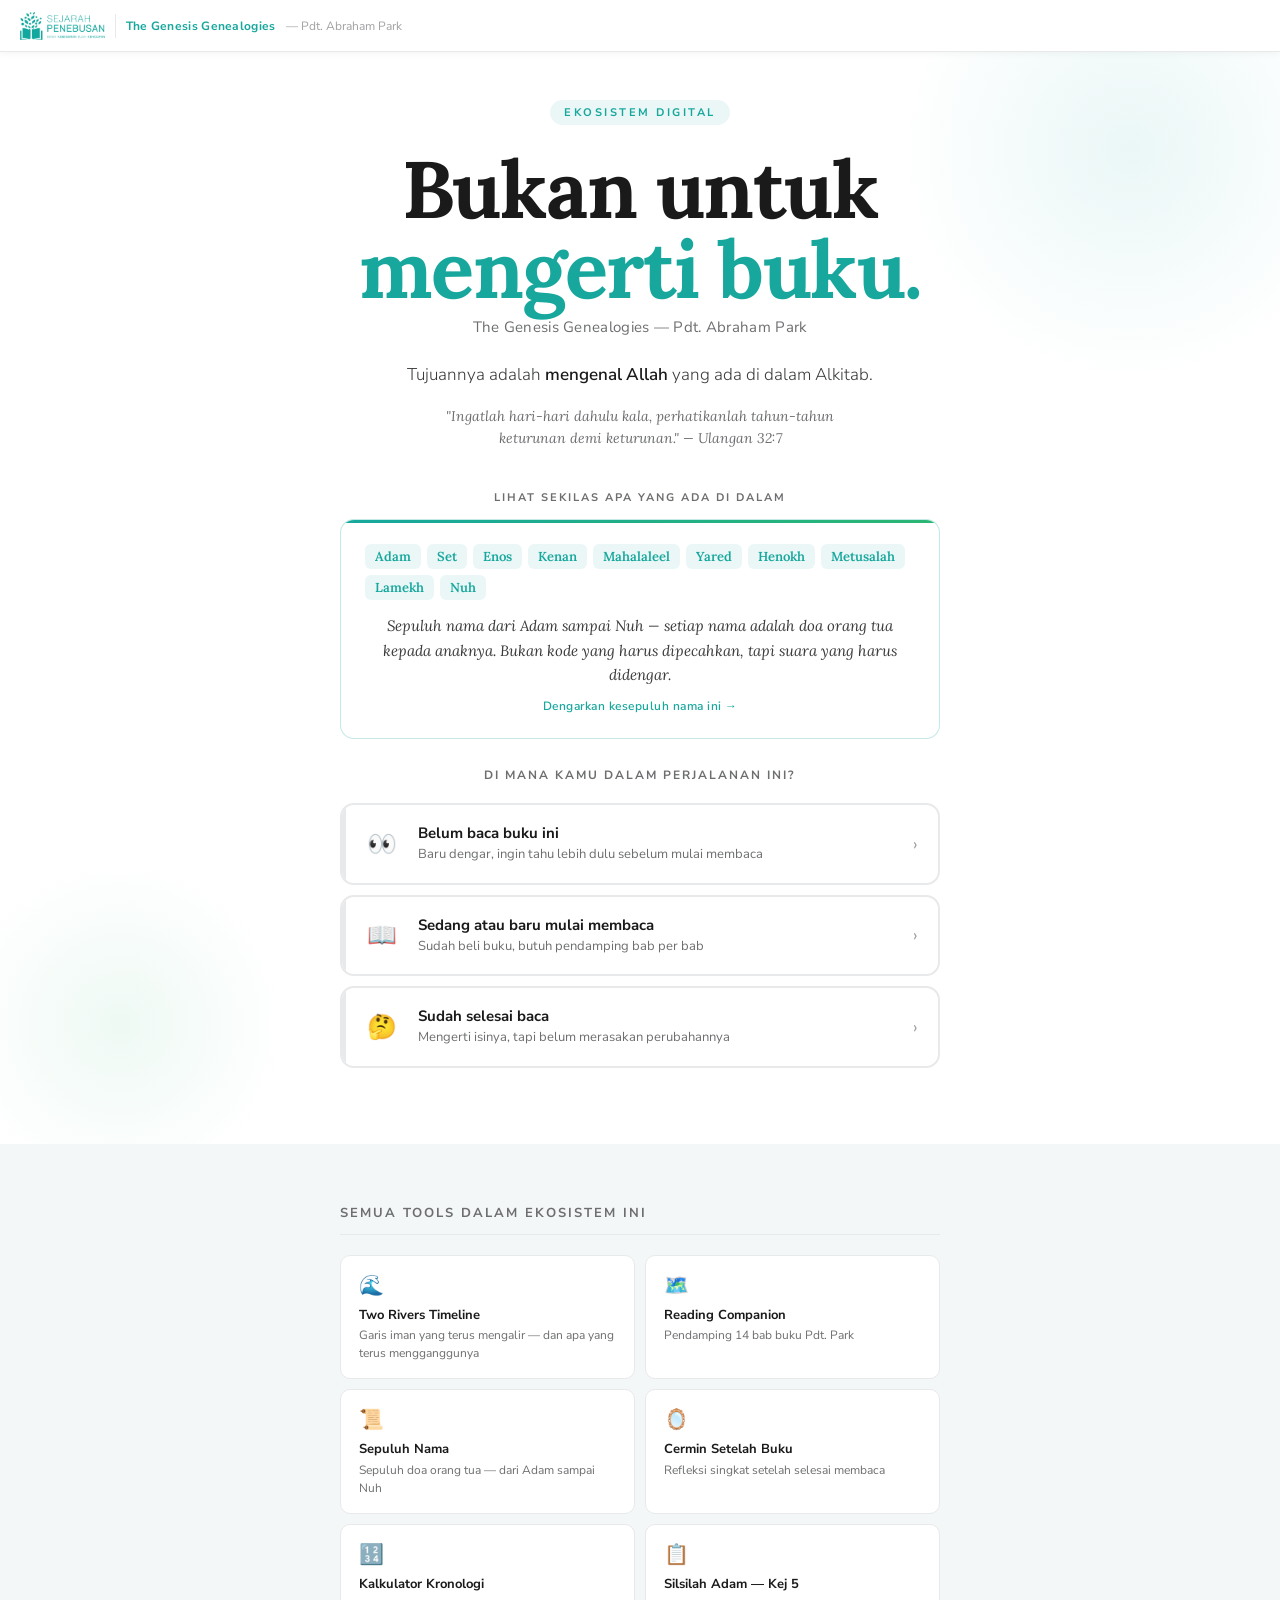
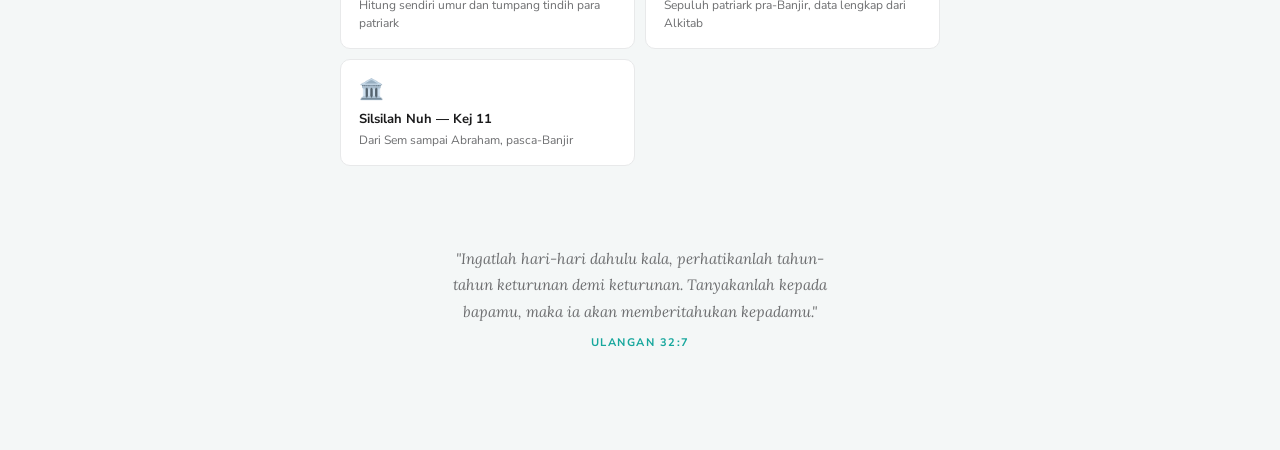
==== commit 7f56ef26: "Add files via upload" ====
--- a/index.html
+++ b/index.html
@@ -111,7 +111,7 @@
 .all-tools-inner{max-width:600px;margin:0 auto}
 .section-title{font-size:13px;font-weight:700;letter-spacing:2px;text-transform:uppercase;color:var(--grey);margin-bottom:20px;padding-bottom:12px;border-bottom:1px solid var(--bg2)}
 .all-grid{display:grid;grid-template-columns:1fr 1fr;gap:10px;margin-bottom:40px}
-.mini-card{background:var(--white);border:1px solid var(--bg2);border-radius:10px;padding:16px 18px;cursor:pointer;transition:all .2s;display:block}
+.mini-card{background:var(--white);border:1px solid var(--bg2);border-radius:10px;padding:16px 18px;cursor:pointer;transition:all .2s;display:block;text-decoration:none;color:inherit}
 .mini-card:hover{border-color:var(--teal-b);box-shadow:0 2px 12px rgba(23,167,157,.1);transform:translateY(-1px)}
 .mini-icon{font-size:20px;margin-bottom:8px}
 .mini-name{font-size:13px;font-weight:700;color:var(--ink);margin-bottom:3px;line-height:1.3}
@@ -140,14 +140,14 @@
   <img src="Logo_Sejarah_Penebusan-03.png" alt="Sejarah Penebusan" class="nav-logo" onerror="this.style.display='none'">
   <div class="nav-divider"></div>
   <div class="nav-brand">The Genesis Genealogies</div>
-  <div class="nav-sub">— Abraham Park</div>
+  <div class="nav-sub">— Pdt. Abraham Park</div>
 </nav>
 
 <section class="hero">
   <div class="hero-tag">Ekosistem Digital</div>
   <h1 class="hero-title">Bukan untuk<br><span>mengerti buku.</span></h1>
-  <p class="hero-author">The Genesis Genealogies — Abraham Park</p>
-  <p class="hero-desc">Tujuannya adalah <strong>bertemu dengan Allah</strong> yang ada di balik buku ini.<br>Perbedaan ini menentukan segalanya.</p>
+  <p class="hero-author">The Genesis Genealogies — Pdt. Abraham Park</p>
+  <p class="hero-desc">Tujuannya adalah <strong>mengenal Allah</strong> yang ada di dalam Alkitab.</p>
   <p class="hero-note">"Ingatlah hari-hari dahulu kala, perhatikanlah tahun-tahun keturunan demi keturunan." — Ulangan 32:7</p>
 
   <div class="progress-dashboard" id="progressDash">
@@ -198,14 +198,22 @@
       <div class="panel-head-desc">Mulai dari gambaran besar. Lihat bagaimana Allah menjaga satu garis iman dari Adam sampai Abraham — melewati banjir, menara Babel, dan setiap generasi yang hampir putus — dan rasakan mengapa silsilah ini bukan daftar nama.</div>
     </div>
     <div class="tool-grid">
-      <div class="tool-card primary" onclick="go('two-rivers-timeline.html')">
+      <a class="tool-card primary" href="two-rivers-timeline.html" onclick="go('two-rivers-timeline.html');return false;">
         <div class="tool-num">🌊</div>
         <div class="tool-info"><div class="tool-name">Two Rivers Timeline</div><div class="tool-desc">Peta visual silsilah dari Adam sampai Abraham — garis iman yang terus mengalir meski diganggu, dan garis yang memilih arah lain.</div><span class="tool-tag teal">Orientasi · 15 menit</span></div>
-      </div>
-      <div class="tool-card" onclick="go('names-as-prophecies.html')">
+      </a>
+      <a class="tool-card" href="names-as-prophecies.html" onclick="go('names-as-prophecies.html');return false;">
         <div class="tool-num">📜</div>
         <div class="tool-info"><div class="tool-name">Sepuluh Nama, Satu Perjalanan</div><div class="tool-desc">Sepuluh nama dari Adam sampai Nuh — setiap nama adalah doa orang tua kepada anaknya.</div><span class="tool-tag teal">Bab 10 · 10 menit</span></div>
-      </div>
+      </a>
+      <a class="tool-card" href="kejadian-5-silsilah-adam.html" onclick="go('kejadian-5-silsilah-adam.html');return false;">
+        <div class="tool-num">📋</div>
+        <div class="tool-info"><div class="tool-name">Silsilah Adam — Kejadian 5</div><div class="tool-desc">Data lengkap umur dan tahun hidup sepuluh patriark — lihat polanya langsung dari Alkitab.</div><span class="tool-tag grey">Referensi Kej 5</span></div>
+      </a>
+      <a class="tool-card" href="kejadian-11-silsilah-nuh.html" onclick="go('kejadian-11-silsilah-nuh.html');return false;">
+        <div class="tool-num">🏛️</div>
+        <div class="tool-info"><div class="tool-name">Silsilah Nuh — Kejadian 11</div><div class="tool-desc">Dari Sem sampai Abraham — pasca-Banjir, menuju Babel dan seterusnya.</div><span class="tool-tag grey">Referensi Kej 11</span></div>
+      </a>
     </div>
     <div class="panel-note"><p>Setelah melihat gambaran besar, kamu bisa memutuskan apakah ingin membaca bukunya. Jika ya, mulai dengan <strong>Reading Companion</strong> — bukan buku sendirian.</p></div>
     <div class="video-coming-soon">
@@ -219,13 +227,14 @@
   <div class="tool-panel" id="panel-b">
     <div class="panel-head">
       <div class="panel-head-label">Untuk kamu yang sedang membaca</div>
-      <div class="panel-head-title">Buku Park butuh pendamping</div>
-      <div class="panel-head-desc">Bukan untuk menggantikan buku — tapi untuk menemaninya. Setiap bab punya peta argumen, pertanyaan sebelum membaca, dan satu pertanyaan yang tidak bisa dijawab secara intelektual.</div>
+      <div class="panel-head-title">Alkitab adalah tujuannya — Pdt. Park adalah teman baca</div>
+      <div class="panel-head-desc">Tools ini hadir bukan untuk menggantikan buku — tapi untuk menemanimu masuk lebih dalam ke Alkitab. Setiap bab punya peta argumen, pertanyaan sebelum membaca, dan satu pertanyaan yang tidak bisa dijawab secara intelektual.</div>
     </div>
     <div class="tool-grid">
-      <div class="tool-card primary" onclick="go('reading-journey.html')"><div class="tool-num">🗺️</div><div class="tool-info"><div class="tool-name">Reading Companion</div><div class="tool-desc">14 bab lengkap. Tiga pertanyaan sebelum membaca, satu pertanyaan sesudah. Progress tersimpan otomatis.</div><span class="tool-tag teal">Pendamping Utama · 14 Bab</span></div></div>
-      <div class="tool-card" onclick="go('two-rivers-timeline.html')"><div class="tool-num">🌊</div><div class="tool-info"><div class="tool-name">Two Rivers Timeline</div><div class="tool-desc">Referensi visual saat membaca Bab 8–13.</div><span class="tool-tag grey">Referensi Visual</span></div></div>
-      <div class="tool-card" onclick="go('names-as-prophecies.html')"><div class="tool-num">📜</div><div class="tool-info"><div class="tool-name">Sepuluh Nama, Satu Perjalanan</div><div class="tool-desc">Pendamping khusus untuk Bab 10.</div><span class="tool-tag grey">Referensi Bab 10</span></div></div>
+      <a class="tool-card primary" href="reading-journey.html" onclick="go('reading-journey.html');return false;"><div class="tool-num">🗺️</div><div class="tool-info"><div class="tool-name">Reading Companion</div><div class="tool-desc">14 bab lengkap. Tiga pertanyaan sebelum membaca, satu pertanyaan sesudah. Progress tersimpan otomatis.</div><span class="tool-tag teal">Pendamping Utama · 14 Bab</span></div></a>
+      <a class="tool-card" href="kalkulator-kronologi.html" onclick="go('kalkulator-kronologi.html');return false;"><div class="tool-num">🔢</div><div class="tool-info"><div class="tool-name">Kalkulator Kronologi</div><div class="tool-desc">Hitung sendiri tahun hidup para patriark dan lihat siapa yang hidup sezaman dengan siapa.</div><span class="tool-tag grey">Kalkulator Interaktif</span></div></a>
+      <a class="tool-card" href="two-rivers-timeline.html" onclick="go('two-rivers-timeline.html');return false;"><div class="tool-num">🌊</div><div class="tool-info"><div class="tool-name">Two Rivers Timeline</div><div class="tool-desc">Referensi visual saat membaca Bab 8–13.</div><span class="tool-tag grey">Referensi Visual</span></div></a>
+      <a class="tool-card" href="names-as-prophecies.html" onclick="go('names-as-prophecies.html');return false;"><div class="tool-num">📜</div><div class="tool-info"><div class="tool-name">Sepuluh Nama, Satu Perjalanan</div><div class="tool-desc">Pendamping khusus untuk Bab 10.</div><span class="tool-tag grey">Referensi Bab 10</span></div></a>
     </div>
   </div>
 
@@ -233,13 +242,11 @@
   <div class="tool-panel" id="panel-c">
     <div class="panel-head">
       <div class="panel-head-label">Untuk kamu yang sudah selesai membaca</div>
-      <div class="panel-head-title">Mengerti belum berarti berubah</div>
-      <div class="panel-head-desc">Ini adalah gap yang paling berbahaya. Dua tools berikut dirancang khusus untuk menggerakkan dari pemahaman intelektual ke pergumulan yang nyata.</div>
-    </div>
-    <div class="panel-note"><p><strong>Urutan yang disarankan:</strong> Mulai dengan Self-Assessment untuk melihat di mana kamu berada — lalu lanjut ke Jurnal Padang Gurun selama 8 minggu.</p></div>
+      <div class="panel-head-title">Sebelum melangkah lebih jauh — berhenti sejenak</div>
+      <div class="panel-head-desc">Tidak semua orang mau duduk cukup lama untuk melihat apa yang ada di balik silsilah-silsilah ini. Kamu sudah melakukannya. Luangkan satu menit untuk mencatat apa yang terjadi dalam dirimu.</div>
+    </div>
     <div class="tool-grid">
-      <div class="tool-card primary" onclick="go('self-assessment.html')"><div class="tool-num">🪞</div><div class="tool-info"><div class="tool-name">Di Mana Kamu?</div><div class="tool-desc">Empat pertanyaan. Empat pemisahan Abraham. Tidak ada skor. Hanya kejujuran.</div><span class="tool-tag teal">Self-Assessment · 20 menit</span></div></div>
-      <div class="tool-card" onclick="go('jurnal-padang-gurun.html')"><div class="tool-num">🏕️</div><div class="tool-info"><div class="tool-name">Jurnal Padang Gurun</div><div class="tool-desc">8 minggu, 4 fase perjalanan. Setiap minggu terkunci sampai kamu menulis.</div><span class="tool-tag green">Jurnal · 8 Minggu</span></div></div>
+      <a class="tool-card primary" href="cermin-setelah-buku.html" onclick="go('cermin-setelah-buku.html');return false;"><div class="tool-num">🪞</div><div class="tool-info"><div class="tool-name">Cermin Setelah Buku</div><div class="tool-desc">Refleksi singkat: apa yang kamu alami, apa yang berubah, dan langkah selanjutnya yang bisa kamu ambil.</div><span class="tool-tag teal">Refleksi · 10 menit</span></div></a>
     </div>
   </div>
 </section>
@@ -248,12 +255,13 @@
   <div class="all-tools-inner">
     <div class="section-title">Semua Tools dalam Ekosistem Ini</div>
     <div class="all-grid">
-      <div class="mini-card" onclick="go('two-rivers-timeline.html')"><div class="mini-icon">🌊</div><div class="mini-name">Two Rivers Timeline</div><div class="mini-desc">Garis iman yang terus mengalir — dan apa yang terus mengganggunya</div></div>
-      <div class="mini-card" onclick="go('reading-journey.html')"><div class="mini-icon">🗺️</div><div class="mini-name">Reading Companion</div><div class="mini-desc">Pendamping 14 bab buku Park</div></div>
-      <div class="mini-card" onclick="go('names-as-prophecies.html')"><div class="mini-icon">📜</div><div class="mini-name">Sepuluh Nama</div><div class="mini-desc">Sepuluh doa orang tua — dari Adam sampai Nuh</div></div>
-      <div class="mini-card" onclick="go('self-assessment.html')"><div class="mini-icon">🪞</div><div class="mini-name">Di Mana Kamu?</div><div class="mini-desc">Empat pemisahan Abraham</div></div>
-      <div class="mini-card" onclick="go('jurnal-padang-gurun.html')"><div class="mini-icon">🏕️</div><div class="mini-name">Jurnal Padang Gurun</div><div class="mini-desc">Perjalanan 8 minggu</div></div>
-      <div class="mini-card" onclick="go('two-rivers-timeline.html')"><div class="mini-icon">📊</div><div class="mini-name">Grafik Umur Patriark</div><div class="mini-desc">Tab "Lifespans" di Two Rivers</div></div>
+      <a class="mini-card" href="two-rivers-timeline.html" onclick="go('two-rivers-timeline.html');return false;"><div class="mini-icon">🌊</div><div class="mini-name">Two Rivers Timeline</div><div class="mini-desc">Garis iman yang terus mengalir — dan apa yang terus mengganggunya</div></a>
+      <a class="mini-card" href="reading-journey.html" onclick="go('reading-journey.html');return false;"><div class="mini-icon">🗺️</div><div class="mini-name">Reading Companion</div><div class="mini-desc">Pendamping 14 bab buku Pdt. Park</div></a>
+      <a class="mini-card" href="names-as-prophecies.html" onclick="go('names-as-prophecies.html');return false;"><div class="mini-icon">📜</div><div class="mini-name">Sepuluh Nama</div><div class="mini-desc">Sepuluh doa orang tua — dari Adam sampai Nuh</div></a>
+      <a class="mini-card" href="cermin-setelah-buku.html" onclick="go('cermin-setelah-buku.html');return false;"><div class="mini-icon">🪞</div><div class="mini-name">Cermin Setelah Buku</div><div class="mini-desc">Refleksi singkat setelah selesai membaca</div></a>
+      <a class="mini-card" href="kalkulator-kronologi.html" onclick="go('kalkulator-kronologi.html');return false;"><div class="mini-icon">🔢</div><div class="mini-name">Kalkulator Kronologi</div><div class="mini-desc">Hitung sendiri umur dan tumpang tindih para patriark</div></a>
+      <a class="mini-card" href="kejadian-5-silsilah-adam.html" onclick="go('kejadian-5-silsilah-adam.html');return false;"><div class="mini-icon">📋</div><div class="mini-name">Silsilah Adam — Kej 5</div><div class="mini-desc">Sepuluh patriark pra-Banjir, data lengkap dari Alkitab</div></a>
+      <a class="mini-card" href="kejadian-11-silsilah-nuh.html" onclick="go('kejadian-11-silsilah-nuh.html');return false;"><div class="mini-icon">🏛️</div><div class="mini-name">Silsilah Nuh — Kej 11</div><div class="mini-desc">Dari Sem sampai Abraham, pasca-Banjir</div></a>
     </div>
     <div class="verse-footer">
       <p class="verse-text">"Ingatlah hari-hari dahulu kala, perhatikanlah tahun-tahun keturunan demi keturunan. Tanyakanlah kepada bapamu, maka ia akan memberitahukan kepadamu."</p>
@@ -264,14 +272,12 @@
 
 <script>
 function readEcosystemProgress(){
-  var p={hasAny:false,reading:null,assessment:null,journal:null,resumeUrl:null};
+  var p={hasAny:false,reading:null,cermin:null,resumeUrl:null};
   try{
     var rc=localStorage.getItem('genesis-companion-v1');
     if(rc){var d=JSON.parse(rc),n=0;if(d.read)for(var k in d.read)if(d.read[k])n++;if(n>0){p.reading={done:n,total:14};p.hasAny=true;p.resumeUrl='reading-journey.html'}}
-    var sa=localStorage.getItem('genesis-assessment-v1');
-    if(sa){var d=JSON.parse(sa),n=0;if(d.progress)for(var k in d.progress)if(d.progress[k])n++;if(n>0){p.assessment={done:n,total:4};p.hasAny=true;if(!p.resumeUrl)p.resumeUrl='self-assessment.html'}}
-    var jp=localStorage.getItem('genesis-journal-v1');
-    if(jp){var d=JSON.parse(jp),n=0;if(d.entries)for(var i=0;i<8;i++)if(d.entries[i]&&d.entries[i].trim().length>=20)n++;if(n>0){p.journal={done:n,total:8};p.hasAny=true;p.resumeUrl='jurnal-padang-gurun.html'}}
+    var cm=localStorage.getItem('sp-buku1-cermin-v1');
+    if(cm){var d=JSON.parse(cm);if(d&&(d.sk1||d.sk2||d.sk3||d.momen)){p.cermin=true;p.hasAny=true;if(!p.resumeUrl)p.resumeUrl='cermin-setelah-buku.html'}}
   }catch(e){}
   return p;
 }
@@ -285,8 +291,7 @@
   var items=document.getElementById('progressItems');
   var html='';
   if(p.reading){var pct=Math.round((p.reading.done/p.reading.total)*100);html+='<div class="progress-item"><div class="progress-item-label">Reading Companion</div><div class="progress-item-value">'+p.reading.done+' / '+p.reading.total+'</div><div class="progress-item-bar"><div class="progress-item-fill" style="width:'+pct+'%"></div></div></div>'}
-  if(p.assessment){var pct=Math.round((p.assessment.done/p.assessment.total)*100);html+='<div class="progress-item"><div class="progress-item-label">Self-Assessment</div><div class="progress-item-value">'+p.assessment.done+' / '+p.assessment.total+'</div><div class="progress-item-bar"><div class="progress-item-fill" style="width:'+pct+'%"></div></div></div>'}
-  if(p.journal){var pct=Math.round((p.journal.done/p.journal.total)*100);html+='<div class="progress-item"><div class="progress-item-label">Jurnal Padang Gurun</div><div class="progress-item-value">'+p.journal.done+' / '+p.journal.total+'</div><div class="progress-item-bar"><div class="progress-item-fill" style="width:'+pct+'%"></div></div></div>'}
+  if(p.cermin){html+='<div class="progress-item"><div class="progress-item-label">Cermin Setelah Buku</div><div class="progress-item-value">✓</div><div class="progress-item-bar"><div class="progress-item-fill" style="width:100%"></div></div></div>'}
   items.innerHTML=html;
   document.getElementById('resumeBtn').setAttribute('data-url',p.resumeUrl);
 }
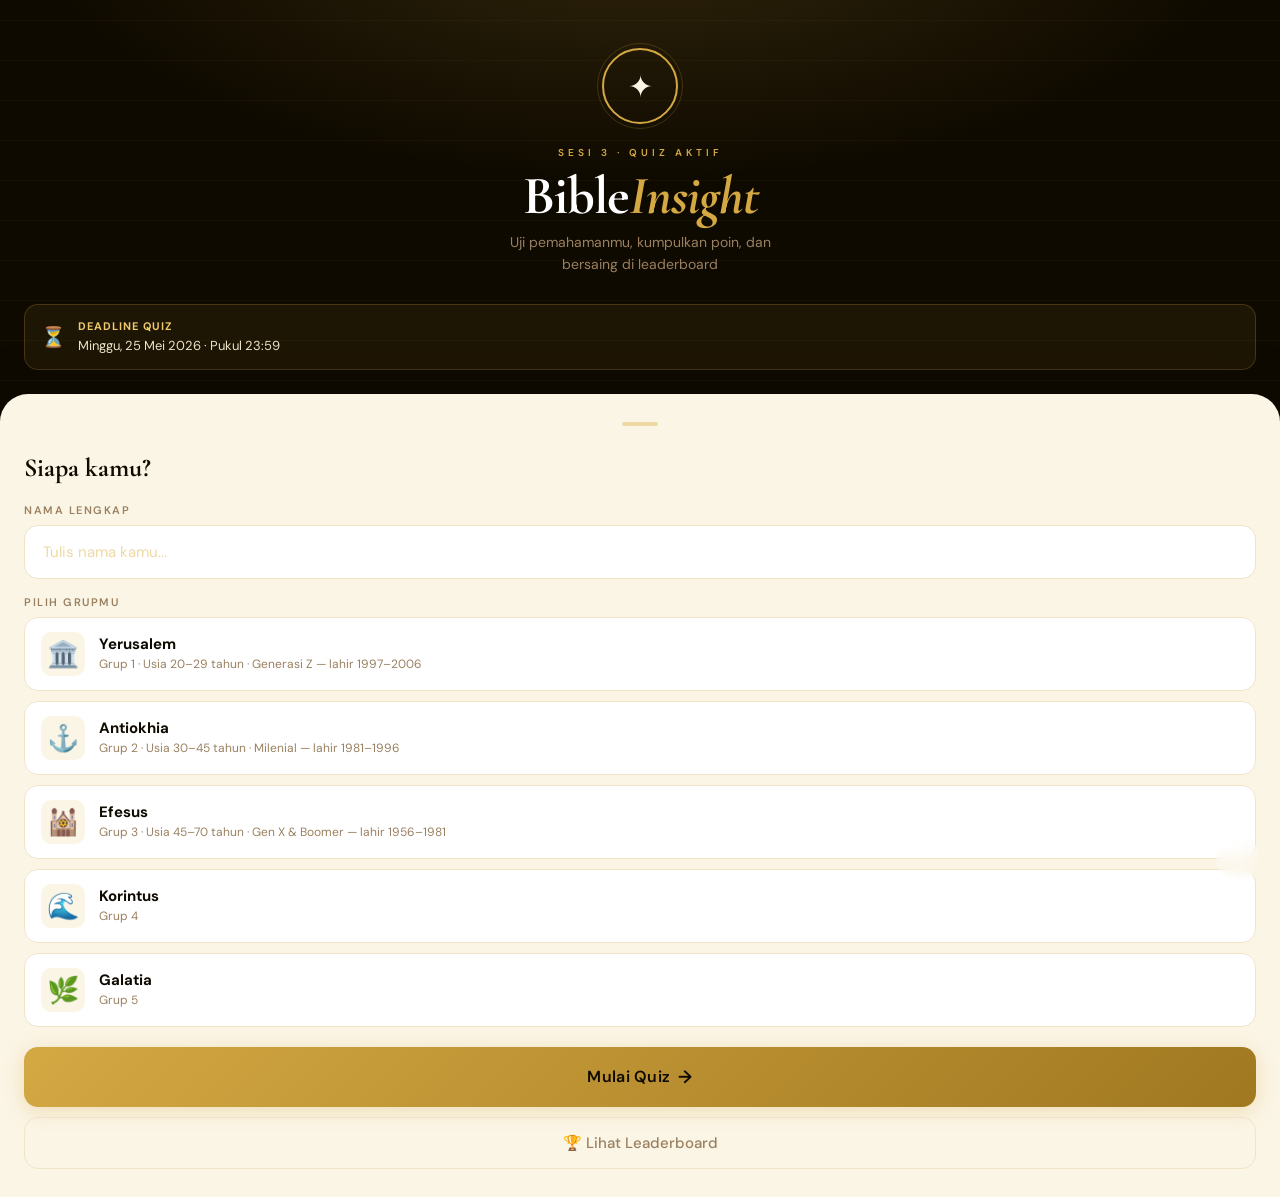
==== commit 23c80aaf: "Add files via upload" ====
--- a/index.html
+++ b/index.html
@@ -2,318 +2,849 @@
 <html lang="id">
 <head>
 <meta charset="UTF-8">
-<meta name="viewport" content="width=device-width, initial-scale=1.0, maximum-scale=1.0">
-<title>The Genesis Genealogies — Ekosistem Digital</title>
-<link rel="preconnect" href="https://fonts.googleapis.com">
-<link rel="preconnect" href="https://fonts.gstatic.com" crossorigin>
-<link href="https://fonts.googleapis.com/css2?family=Nunito+Sans:ital,opsz,wght@0,6..12,300;0,6..12,400;0,6..12,500;0,6..12,600;0,6..12,700;0,6..12,800;1,6..12,400&family=Lora:ital,wght@0,400;0,600;0,700;1,400&display=swap" rel="stylesheet">
+<meta name="viewport" content="width=device-width, initial-scale=1.0, maximum-scale=1.0, user-scalable=no">
+<meta name="theme-color" content="#0F0A00">
+<title>BibleInsight · Quiz</title>
+<link href="https://fonts.googleapis.com/css2?family=Cormorant+Garamond:ital,wght@0,400;0,600;0,700;1,400;1,600&family=DM+Sans:wght@300;400;500;600&display=swap" rel="stylesheet">
 <style>
-:root{--teal:#17a79d;--teal-dark:#0f8078;--teal-dim:rgba(23,167,157,.09);--teal-b:rgba(23,167,157,.25);--green:#2bb673;--green-dark:#1f9058;--green-dim:rgba(43,182,115,.08);--grey:#6d6e70;--grey-light:#a0a1a3;--grey-dim:rgba(109,110,112,.08);--white:#fff;--bg:#f4f7f7;--bg2:#e8e9ea;--ink:#1a1a1b;--ink2:#3a3b3c;--font-body:'Nunito Sans',-apple-system,sans-serif;--font-display:'Lora',Georgia,serif;--radius:12px}
-*{margin:0;padding:0;box-sizing:border-box;-webkit-tap-highlight-color:transparent}html{scroll-behavior:smooth}
-body{font-family:var(--font-body);font-size:16px;background:var(--bg);color:var(--ink);-webkit-font-smoothing:antialiased}
-:focus-visible{outline:2px solid var(--teal);outline-offset:2px;border-radius:4px}
-
-.nav{position:fixed;top:0;left:0;right:0;z-index:100;height:52px;background:var(--white);border-bottom:1px solid var(--bg2);display:flex;align-items:center;padding:0 20px;box-shadow:0 1px 8px rgba(0,0,0,.05);gap:10px}
-.nav-logo{height:28px;width:auto;flex-shrink:0}
-.nav-divider{width:1px;height:24px;background:var(--bg2);flex-shrink:0}
-.nav-brand{font-size:12px;font-weight:700;color:var(--teal);letter-spacing:.3px;white-space:nowrap}
-.nav-sub{font-size:12px;font-weight:400;color:var(--grey-light);white-space:nowrap;overflow:hidden;text-overflow:ellipsis}
-
-.hero{padding:100px 24px 60px;text-align:center;background:var(--white);position:relative;overflow:hidden}
-.hero::before{content:'';position:absolute;top:-100px;right:-100px;width:500px;height:500px;border-radius:50%;background:radial-gradient(circle,var(--teal-dim) 0%,transparent 65%);pointer-events:none}
-.hero::after{content:'';position:absolute;bottom:-60px;left:-60px;width:360px;height:360px;border-radius:50%;background:radial-gradient(circle,var(--green-dim) 0%,transparent 65%);pointer-events:none}
-.hero-tag{display:inline-block;font-size:11px;font-weight:700;letter-spacing:2.5px;text-transform:uppercase;color:var(--teal);background:var(--teal-dim);padding:5px 14px;border-radius:20px;margin-bottom:24px;position:relative;z-index:1}
-.hero-title{font-family:var(--font-display);font-size:clamp(36px,7vw,80px);font-weight:700;letter-spacing:-1.5px;line-height:1;color:var(--ink);margin-bottom:8px;position:relative;z-index:1}
-.hero-title span{color:var(--teal)}
-.hero-author{font-size:15px;font-weight:400;color:var(--grey);margin-bottom:24px;letter-spacing:.3px;position:relative;z-index:1}
-.hero-desc{font-size:17px;font-weight:300;line-height:1.65;color:var(--ink2);max-width:520px;margin:0 auto 16px;position:relative;z-index:1}
-.hero-desc strong{font-weight:600;color:var(--ink)}
-.hero-note{font-family:var(--font-display);font-size:14px;color:var(--grey);max-width:420px;margin:0 auto 40px;line-height:1.6;font-style:italic;position:relative;z-index:1}
-
-/* Progress Dashboard */
-.progress-dashboard{max-width:600px;margin:0 auto 32px;background:linear-gradient(135deg,rgba(23,167,157,.05),rgba(43,182,115,.03));border:1.5px solid var(--teal-b);border-radius:14px;padding:20px 24px;position:relative;z-index:1;display:none}
-.progress-dashboard.has-progress{display:block}
-.progress-header{display:flex;align-items:center;justify-content:space-between;margin-bottom:14px}
-.progress-label{font-size:11px;font-weight:700;letter-spacing:2px;text-transform:uppercase;color:var(--teal)}
-.progress-resume{font-size:12px;font-weight:600;color:var(--white);background:var(--teal);border:none;border-radius:8px;padding:8px 16px;cursor:pointer;transition:background .2s;min-height:36px;font-family:var(--font-body)}
-.progress-resume:hover{background:var(--teal-dark)}
-.progress-items{display:flex;gap:10px;flex-wrap:wrap}
-.progress-item{flex:1;min-width:120px;background:var(--white);border-radius:8px;padding:12px 14px;border:1px solid var(--bg2)}
-.progress-item-label{font-size:11px;font-weight:600;color:var(--grey);margin-bottom:4px}
-.progress-item-value{font-size:18px;font-weight:700;color:var(--teal)}
-.progress-item-bar{height:3px;background:var(--bg2);border-radius:2px;margin-top:6px;overflow:hidden}
-.progress-item-fill{height:100%;background:linear-gradient(90deg,var(--teal),var(--green));border-radius:2px;transition:width .6s ease}
-
-/* Teaser */
-.teaser-section{max-width:600px;margin:0 auto 28px;position:relative;z-index:1}
-.teaser-label{font-size:11px;font-weight:700;letter-spacing:2px;text-transform:uppercase;color:var(--grey);text-align:center;margin-bottom:14px}
-.teaser-card{background:var(--white);border:1.5px solid var(--teal-b);border-radius:14px;padding:24px;cursor:pointer;transition:all .25s;position:relative;overflow:hidden}
-.teaser-card:hover{box-shadow:0 6px 28px rgba(23,167,157,.14);transform:translateY(-2px)}
-.teaser-card::before{content:'';position:absolute;top:0;left:0;right:0;height:3px;background:linear-gradient(90deg,var(--teal),var(--green))}
-.teaser-names{display:flex;gap:6px;flex-wrap:wrap;margin-bottom:14px}
-.teaser-name{font-family:var(--font-display);font-size:13px;font-weight:600;color:var(--teal);background:var(--teal-dim);padding:4px 10px;border-radius:6px;white-space:nowrap}
-.teaser-text{font-family:var(--font-display);font-size:15px;font-style:italic;color:var(--ink2);line-height:1.65;margin-bottom:10px}
-.teaser-cta{font-size:12px;font-weight:600;color:var(--teal);letter-spacing:.5px}
-
-/* Question / Persona */
-.question-section{max-width:600px;margin:0 auto;padding:0 0 16px;position:relative;z-index:1}
-.question-label{font-size:12px;font-weight:700;letter-spacing:2px;text-transform:uppercase;color:var(--grey);margin-bottom:20px}
-.persona-cards{display:flex;flex-direction:column;gap:10px}
-.persona-card{background:var(--white);border:2px solid var(--bg2);border-radius:14px;padding:18px 20px;cursor:pointer;transition:all .22s;text-align:left;display:flex;align-items:center;gap:16px;position:relative;overflow:hidden}
-.persona-card::before{content:'';position:absolute;left:0;top:0;bottom:0;width:4px;background:var(--bg2);transition:background .22s}
-.persona-card:hover{border-color:var(--teal-b);box-shadow:0 4px 20px rgba(23,167,157,.12);transform:translateY(-1px)}
-.persona-card:hover::before{background:var(--teal)}
-.persona-card.active{border-color:var(--teal);box-shadow:0 4px 24px rgba(23,167,157,.18)}
-.persona-card.active::before{background:var(--teal)}
-.persona-icon{font-size:24px;flex-shrink:0;width:40px;text-align:center}
-.persona-text{flex:1}
-.persona-title{font-size:15px;font-weight:700;color:var(--ink);margin-bottom:2px}
-.persona-sub{font-size:13px;color:var(--grey);line-height:1.5}
-.persona-arrow{font-size:18px;color:var(--grey-light);transition:all .22s;flex-shrink:0}
-.persona-card:hover .persona-arrow,.persona-card.active .persona-arrow{color:var(--teal);transform:translateX(3px)}
-
-/* Tool Panels */
-.tool-panel{display:none;max-width:600px;margin:0 auto;padding-top:0}
-.tool-panel.on{display:block}
-.panel-head{padding:28px 0 20px;border-top:1px solid var(--bg2);margin-top:28px}
-.panel-head-label{font-size:11px;font-weight:700;letter-spacing:2px;text-transform:uppercase;color:var(--teal);margin-bottom:6px}
-.panel-head-title{font-family:var(--font-display);font-size:22px;font-weight:700;color:var(--ink);margin-bottom:6px;letter-spacing:-.3px}
-.panel-head-desc{font-size:14px;color:var(--grey);line-height:1.6}
-
-.tool-grid{display:flex;flex-direction:column;gap:10px;margin-bottom:28px}
-.tool-card{background:var(--white);border:1px solid var(--bg2);border-radius:var(--radius);padding:18px 20px;display:flex;align-items:flex-start;gap:14px;text-decoration:none;color:inherit;transition:all .2s;cursor:pointer;position:relative;overflow:hidden}
-.tool-card::after{content:'→';position:absolute;right:18px;top:50%;transform:translateY(-50%);font-size:16px;color:var(--grey-light);transition:all .2s}
-.tool-card:hover{border-color:var(--teal-b);box-shadow:0 3px 16px rgba(23,167,157,.1);transform:translateY(-1px)}
-.tool-card:hover::after{color:var(--teal);transform:translateY(-50%) translateX(3px)}
-.tool-card.primary{border-color:var(--teal-b);background:linear-gradient(135deg,rgba(23,167,157,.04),var(--white))}
-.tool-card.primary::before{content:'MULAI DI SINI';position:absolute;top:12px;right:40px;font-size:9px;font-weight:700;letter-spacing:1.5px;color:var(--teal);background:var(--teal-dim);padding:3px 8px;border-radius:10px}
-.tool-num{width:36px;height:36px;border-radius:10px;background:var(--bg);display:flex;align-items:center;justify-content:center;font-size:16px;flex-shrink:0;margin-top:2px}
-.tool-card.primary .tool-num{background:var(--teal-dim)}
-.tool-info{flex:1;padding-right:28px}
-.tool-name{font-size:15px;font-weight:700;color:var(--ink);margin-bottom:3px}
-.tool-desc{font-size:13px;color:var(--grey);line-height:1.5}
-.tool-tag{display:inline-block;font-size:10px;font-weight:600;letter-spacing:1px;text-transform:uppercase;padding:2px 7px;border-radius:4px;margin-top:5px}
-.tool-tag.teal{background:var(--teal-dim);color:var(--teal)}
-.tool-tag.green{background:var(--green-dim);color:var(--green-dark)}
-.tool-tag.grey{background:var(--grey-dim);color:var(--grey)}
-
-.panel-note{background:var(--teal-dim);border-left:3px solid var(--teal);border-radius:0 8px 8px 0;padding:14px 18px;margin-bottom:28px}
-.panel-note p{font-size:13px;color:var(--ink2);line-height:1.65}
-.panel-note strong{font-weight:600;color:var(--ink)}
-
-.video-coming-soon{background:var(--white);border:1px dashed var(--bg2);border-radius:var(--radius);padding:20px 24px;text-align:center;margin-bottom:28px}
-.video-coming-icon{font-size:24px;margin-bottom:8px}
-.video-coming-title{font-size:13px;font-weight:700;color:var(--ink);margin-bottom:4px}
-.video-coming-text{font-size:13px;color:var(--grey);line-height:1.5}
-
-/* All Tools */
-.all-tools{background:var(--bg);padding:60px 24px 80px}
-.all-tools-inner{max-width:600px;margin:0 auto}
-.section-title{font-size:13px;font-weight:700;letter-spacing:2px;text-transform:uppercase;color:var(--grey);margin-bottom:20px;padding-bottom:12px;border-bottom:1px solid var(--bg2)}
-.all-grid{display:grid;grid-template-columns:1fr 1fr;gap:10px;margin-bottom:40px}
-.mini-card{background:var(--white);border:1px solid var(--bg2);border-radius:10px;padding:16px 18px;cursor:pointer;transition:all .2s;display:block;text-decoration:none;color:inherit}
-.mini-card:hover{border-color:var(--teal-b);box-shadow:0 2px 12px rgba(23,167,157,.1);transform:translateY(-1px)}
-.mini-icon{font-size:20px;margin-bottom:8px}
-.mini-name{font-size:13px;font-weight:700;color:var(--ink);margin-bottom:3px;line-height:1.3}
-.mini-desc{font-size:12px;color:var(--grey);line-height:1.5}
-.verse-footer{text-align:center;padding:40px 24px 20px;max-width:440px;margin:0 auto}
-.verse-text{font-family:var(--font-display);font-size:15px;font-style:italic;color:var(--grey);line-height:1.75;margin-bottom:10px}
-.verse-ref{font-size:11px;font-weight:700;letter-spacing:1.5px;text-transform:uppercase;color:var(--teal)}
-
-@media(max-width:580px){
-  .hero{padding:80px 20px 48px}
-  .hero-desc{font-size:16px}
-  .all-grid{grid-template-columns:1fr}
-  .persona-card{gap:12px;padding:16px 18px}
-  .persona-icon{width:32px;font-size:20px}
-  .progress-items{flex-direction:column;gap:8px}
-  .progress-item{min-width:auto}
-  .nav-sub{display:none}
-  .teaser-names{gap:4px}
-  .teaser-name{font-size:12px;padding:3px 8px}
-}
+:root {
+  --ink: #0F0A00;
+  --ink2: #1C1408;
+  --gold: #D4A843;
+  --gold2: #F0C96A;
+  --gold3: #A07820;
+  --cream: #FBF5E6;
+  --cream2: #F0E4C8;
+  --cream3: #EDD9A3;
+  --muted: #9A8060;
+  --green: #2D6A4F;
+  --green-bg: #EAF4EE;
+  --red: #8B1A1A;
+  --red-bg: #FAEAEA;
+  --white: #FFFFFF;
+  --shadow-md: 0 8px 32px rgba(15,10,0,0.18);
+  --r: 20px;
+  --r-sm: 14px;
+  --safe-bottom: env(safe-area-inset-bottom, 0px);
+
+  /* Accessibility sizing — default normal */
+  --fs-body: 15px;
+  --fs-label: 11px;
+  --fs-option: 15px;
+  --fs-question: 21px;
+  --fs-btn: 16px;
+  --pad-option: 16px 18px;
+  --pad-btn: 18px;
+  --opt-letter-size: 32px;
+}
+
+/* ── ACCESSIBLE MODE (added to <html>) ── */
+html.a11y {
+  --fs-body: 18px;
+  --fs-label: 13px;
+  --fs-option: 18px;
+  --fs-question: 24px;
+  --fs-btn: 18px;
+  --pad-option: 20px 20px;
+  --pad-btn: 22px;
+  --opt-letter-size: 40px;
+}
+
+*, *::before, *::after { box-sizing: border-box; margin: 0; padding: 0; -webkit-tap-highlight-color: transparent; }
+html { font-size: var(--fs-body); }
+body {
+  font-family: 'DM Sans', sans-serif;
+  background: var(--ink);
+  color: var(--cream);
+  min-height: 100svh;
+  min-height: 100vh;
+  overflow-x: hidden;
+}
+
+.bg-layer {
+  position: fixed; inset: 0; z-index: 0;
+  background:
+    radial-gradient(ellipse 80% 50% at 50% -10%, rgba(212,168,67,0.18) 0%, transparent 60%),
+    radial-gradient(ellipse 60% 40% at 80% 110%, rgba(212,168,67,0.08) 0%, transparent 60%),
+    var(--ink);
+  pointer-events: none;
+}
+.bg-lines {
+  position: fixed; inset: 0; z-index: 0;
+  background-image: repeating-linear-gradient(0deg, transparent, transparent 39px, rgba(212,168,67,0.04) 39px, rgba(212,168,67,0.04) 40px);
+  pointer-events: none;
+}
+
+#app { position: relative; z-index: 1; min-height: 100svh; min-height: 100vh; display: flex; flex-direction: column; }
+
+/* ── SCREENS ── */
+.screen { display: none; flex-direction: column; min-height: 100svh; min-height: 100vh; animation: screenIn 0.35s cubic-bezier(0.34,1.56,0.64,1) both; }
+.screen.active { display: flex; }
+@keyframes screenIn {
+  from { opacity: 0; transform: translateY(20px) scale(0.98); }
+  to   { opacity: 1; transform: translateY(0) scale(1); }
+}
+
+/* ══════════════════
+   SCREEN 1: REGISTER
+══════════════════ */
+#screen-register { padding: 0; justify-content: flex-end; }
+
+.splash-hero {
+  flex: 1; display: flex; flex-direction: column;
+  align-items: center; justify-content: center;
+  padding: 48px 24px 28px; text-align: center;
+}
+.splash-emblem {
+  width: 76px; height: 76px;
+  border: 2px solid var(--gold); border-radius: 50%;
+  display: flex; align-items: center; justify-content: center;
+  font-size: 30px; margin-bottom: 22px;
+  position: relative; animation: glowPulse 3s ease-in-out infinite;
+}
+@keyframes glowPulse {
+  0%,100% { box-shadow: 0 0 0 0 rgba(212,168,67,0.2); }
+  50%      { box-shadow: 0 0 0 18px rgba(212,168,67,0); }
+}
+.splash-emblem::before {
+  content: ''; position: absolute; inset: -7px;
+  border: 1px solid rgba(212,168,67,0.22); border-radius: 50%;
+}
+.splash-tag { font-size: 10px; letter-spacing: 4px; text-transform: uppercase; color: var(--gold); margin-bottom: 10px; font-weight: 600; }
+.splash-title { font-family: 'Cormorant Garamond', serif; font-size: 54px; font-weight: 700; line-height: 1; letter-spacing: -1px; color: var(--white); margin-bottom: 8px; }
+.splash-title em { font-style: italic; color: var(--gold); }
+.splash-sub { font-size: 14px; color: var(--muted); line-height: 1.6; max-width: 270px; }
+
+.deadline-pill {
+  margin: 0 24px 24px;
+  background: rgba(212,168,67,0.08);
+  border: 1px solid rgba(212,168,67,0.22);
+  border-radius: 14px; padding: 13px 16px;
+  display: flex; align-items: center; gap: 12px;
+}
+.dl-icon { font-size: 20px; flex-shrink: 0; }
+.dl-text { font-size: 13px; color: var(--cream2); line-height: 1.5; }
+.dl-text strong { color: var(--gold2); display: block; font-size: 11px; letter-spacing: 1px; text-transform: uppercase; margin-bottom: 2px; }
+
+.register-sheet {
+  background: var(--cream); border-radius: 28px 28px 0 0;
+  padding: 28px 24px calc(28px + var(--safe-bottom));
+  box-shadow: 0 -8px 40px rgba(15,10,0,0.4);
+}
+.sheet-handle { width: 36px; height: 4px; background: var(--cream3); border-radius: 2px; margin: 0 auto 26px; }
+.sheet-title { font-family: 'Cormorant Garamond', serif; font-size: 26px; font-weight: 700; color: var(--ink); margin-bottom: 20px; }
+
+.field { margin-bottom: 16px; }
+.field > label {
+  display: block; font-size: var(--fs-label); font-weight: 600;
+  letter-spacing: 1.5px; text-transform: uppercase; color: var(--muted); margin-bottom: 8px;
+}
+.field input {
+  width: 100%; padding: 16px 18px;
+  background: var(--white); border: 1.5px solid var(--cream2);
+  border-radius: var(--r-sm); font-family: 'DM Sans', sans-serif;
+  font-size: var(--fs-option); color: var(--ink);
+  transition: border-color 0.2s, box-shadow 0.2s;
+}
+.field input::placeholder { color: var(--cream3); }
+.field input:focus { outline: none; border-color: var(--gold3); box-shadow: 0 0 0 3px rgba(212,168,67,0.12); }
+
+/* Group cards */
+.group-grid { display: flex; flex-direction: column; gap: 10px; margin-bottom: 20px; }
+.group-card {
+  display: flex; align-items: center; gap: 14px;
+  padding: 14px 16px;
+  background: var(--white); border: 1.5px solid var(--cream2);
+  border-radius: var(--r-sm); cursor: pointer;
+  transition: all 0.2s; position: relative;
+}
+.group-card:active { transform: scale(0.985); }
+.group-card.selected { border-color: var(--gold3); background: #FFFBF0; }
+.group-card.selected::after {
+  content: '✓'; position: absolute; right: 16px; top: 50%;
+  transform: translateY(-50%);
+  color: var(--gold3); font-weight: 700; font-size: 16px;
+}
+.gc-emoji { font-size: 26px; flex-shrink: 0; width: 44px; height: 44px; display: flex; align-items: center; justify-content: center; background: var(--cream); border-radius: 10px; }
+.gc-info { flex: 1; min-width: 0; }
+.gc-name { font-size: 15px; font-weight: 700; color: var(--ink); margin-bottom: 2px; }
+.gc-sub { font-size: 12px; color: var(--muted); line-height: 1.4; }
+
+/* ── BUTTONS ── */
+.btn-primary {
+  width: 100%; padding: var(--pad-btn);
+  background: linear-gradient(135deg, var(--gold) 0%, var(--gold3) 100%);
+  color: var(--ink); border: none; border-radius: var(--r-sm);
+  font-family: 'DM Sans', sans-serif; font-size: var(--fs-btn); font-weight: 600;
+  cursor: pointer; letter-spacing: 0.3px;
+  transition: transform 0.15s, box-shadow 0.15s;
+  box-shadow: 0 4px 20px rgba(212,168,67,0.3);
+  display: flex; align-items: center; justify-content: center; gap: 8px;
+}
+.btn-primary:active { transform: scale(0.97); }
+.btn-ghost {
+  width: 100%; padding: 15px;
+  background: transparent; color: var(--muted);
+  border: 1.5px solid var(--cream2); border-radius: var(--r-sm);
+  font-family: 'DM Sans', sans-serif; font-size: 15px; font-weight: 500;
+  cursor: pointer; margin-top: 10px; transition: all 0.2s;
+}
+.btn-ghost:active { background: var(--cream2); }
+
+/* ══════════════════
+   SCREEN 2: QUIZ
+══════════════════ */
+#screen-quiz { background: var(--cream); }
+
+.quiz-header {
+  background: var(--ink); padding: 20px 20px 28px; position: relative; overflow: hidden;
+}
+.quiz-header::after {
+  content: ''; position: absolute; bottom: -1px; left: 0; right: 0;
+  height: 20px; background: var(--cream); border-radius: 20px 20px 0 0;
+}
+.qh-top { display: flex; align-items: center; justify-content: space-between; margin-bottom: 20px; }
+.qh-session { font-size: 11px; font-weight: 600; letter-spacing: 2px; text-transform: uppercase; color: var(--gold); }
+.qh-timer {
+  display: flex; align-items: center; gap: 6px;
+  background: rgba(212,168,67,0.12); border: 1px solid rgba(212,168,67,0.25);
+  border-radius: 20px; padding: 7px 16px;
+  font-size: 16px; font-weight: 600; color: var(--gold2);
+  transition: all 0.3s; font-variant-numeric: tabular-nums;
+}
+.qh-timer.urgent {
+  background: rgba(139,26,26,0.22); border-color: rgba(139,26,26,0.4); color: #FF6B6B;
+  animation: urgentPulse 0.6s ease infinite;
+}
+@keyframes urgentPulse { 0%,100%{transform:scale(1)} 50%{transform:scale(1.04)} }
+
+.progress-dots { display: flex; gap: 6px; }
+.p-dot { flex: 1; height: 3px; background: rgba(255,255,255,0.1); border-radius: 2px; transition: background 0.4s; }
+.p-dot.done { background: var(--gold3); }
+.p-dot.active { background: var(--gold2); }
+
+.quiz-body { flex: 1; padding: 28px 20px 16px; display: flex; flex-direction: column; overflow-y: auto; }
+.q-counter { font-size: var(--fs-label); font-weight: 600; letter-spacing: 2px; text-transform: uppercase; color: var(--muted); margin-bottom: 14px; }
+.q-text { font-family: 'Cormorant Garamond', serif; font-size: var(--fs-question); font-weight: 600; color: var(--ink); line-height: 1.45; margin-bottom: 24px; }
+
+.options-grid { display: flex; flex-direction: column; gap: 10px; }
+.option {
+  display: flex; align-items: center; gap: 14px;
+  padding: var(--pad-option);
+  background: var(--white); border: 1.5px solid var(--cream2);
+  border-radius: var(--r-sm); cursor: pointer;
+  transition: all 0.18s; position: relative; overflow: hidden;
+  -webkit-user-select: none; user-select: none;
+}
+.option:active { transform: scale(0.984); }
+.opt-letter {
+  width: var(--opt-letter-size); height: var(--opt-letter-size);
+  border-radius: 8px; background: var(--cream); border: 1.5px solid var(--cream2);
+  display: flex; align-items: center; justify-content: center;
+  font-size: 13px; font-weight: 700; color: var(--muted);
+  flex-shrink: 0; transition: all 0.2s;
+}
+.opt-text { font-size: var(--fs-option); color: var(--ink2); line-height: 1.45; flex: 1; }
+
+.option.selected { border-color: var(--gold3); background: #FFFBF0; }
+.option.selected .opt-letter { background: var(--gold); border-color: var(--gold); color: var(--ink); }
+.option.correct { border-color: var(--green); background: var(--green-bg); }
+.option.correct .opt-letter { background: var(--green); border-color: var(--green); color: #fff; }
+.option.wrong { border-color: var(--red); background: var(--red-bg); }
+.option.wrong .opt-letter { background: var(--red); border-color: var(--red); color: #fff; }
+.option.disabled { cursor: default; }
+.option.disabled:not(.correct):not(.wrong) { opacity: 0.5; }
+
+.answer-feedback {
+  margin-top: 16px; padding: 14px 16px; border-radius: var(--r-sm);
+  font-size: var(--fs-label); font-weight: 500; line-height: 1.5; display: none;
+  animation: fadeUp 0.28s ease both;
+}
+@keyframes fadeUp { from { opacity:0; transform:translateY(8px); } to { opacity:1; transform:translateY(0); } }
+.answer-feedback.show { display: block; }
+.answer-feedback.ok  { background: var(--green-bg); color: var(--green); border-left: 3px solid var(--green); font-size: 14px; }
+.answer-feedback.err { background: var(--red-bg); color: var(--red); border-left: 3px solid var(--red); font-size: 14px; }
+.feedback-big { font-family: 'Cormorant Garamond', serif; font-size: 22px; font-weight: 700; }
+
+.quiz-footer {
+  padding: 14px 20px calc(20px + var(--safe-bottom));
+  background: var(--cream); border-top: 1px solid var(--cream2);
+}
+
+/* ══════════════════
+   SCREEN 3: RESULT
+══════════════════ */
+#screen-result { background: var(--ink); align-items: stretch; }
+
+.result-hero {
+  flex: 1; display: flex; flex-direction: column;
+  align-items: center; justify-content: center;
+  padding: 60px 24px 32px; text-align: center;
+}
+.result-ring {
+  width: 148px; height: 148px; border-radius: 50%;
+  margin: 0 auto 28px; position: relative;
+  display: flex; align-items: center; justify-content: center; flex-direction: column;
+}
+.result-ring svg { position: absolute; inset: 0; transform: rotate(-90deg); }
+.result-ring-bg { stroke: rgba(212,168,67,0.12); fill: none; stroke-width: 6; }
+.result-ring-fill {
+  stroke: var(--gold); fill: none; stroke-width: 6; stroke-linecap: round;
+  stroke-dasharray: 432; stroke-dashoffset: 432;
+  transition: stroke-dashoffset 1.2s cubic-bezier(0.4,0,0.2,1) 0.3s;
+  filter: drop-shadow(0 0 6px rgba(212,168,67,0.5));
+}
+.result-score-num { font-family: 'Cormorant Garamond', serif; font-size: 50px; font-weight: 700; color: var(--gold); line-height: 1; position: relative; z-index: 1; }
+.result-score-label { font-size: 11px; letter-spacing: 2px; text-transform: uppercase; color: var(--muted); position: relative; z-index: 1; }
+
+.result-name { font-family: 'Cormorant Garamond', serif; font-size: 28px; font-weight: 700; color: var(--white); margin-bottom: 4px; }
+.result-group { font-size: 13px; color: var(--gold); margin-bottom: 6px; }
+.result-msg { font-size: 15px; color: var(--muted); margin-bottom: 32px; }
+
+.result-stats { display: grid; grid-template-columns: repeat(3, 1fr); gap: 10px; width: 100%; }
+.stat-box { background: rgba(255,255,255,0.04); border: 1px solid rgba(212,168,67,0.15); border-radius: 12px; padding: 16px 8px; text-align: center; }
+.stat-val { font-family: 'Cormorant Garamond', serif; font-size: 30px; font-weight: 700; color: var(--gold2); line-height: 1; display: block; }
+.stat-key { font-size: 11px; color: var(--muted); letter-spacing: 1px; text-transform: uppercase; margin-top: 4px; display: block; }
+
+.result-sheet { background: var(--cream); border-radius: 28px 28px 0 0; padding: 28px 24px calc(28px + var(--safe-bottom)); }
+
+/* ══════════════════
+   SCREEN 4: LEADERBOARD
+══════════════════ */
+#screen-lb { background: var(--cream); }
+
+.lb-header { background: var(--ink); padding: 56px 20px 32px; position: relative; }
+.lb-header::after { content: ''; position: absolute; bottom: -1px; left: 0; right: 0; height: 24px; background: var(--cream); border-radius: 24px 24px 0 0; }
+.lb-back {
+  position: absolute; top: 20px; left: 20px;
+  width: 38px; height: 38px; background: rgba(255,255,255,0.08);
+  border: none; border-radius: 10px; color: var(--cream);
+  font-size: 20px; cursor: pointer; display: flex; align-items: center; justify-content: center;
+}
+.lb-header-title { font-family: 'Cormorant Garamond', serif; font-size: 38px; font-weight: 700; color: var(--white); margin-bottom: 4px; }
+.lb-header-sub { font-size: 13px; color: var(--muted); }
+
+.lb-tabs-wrap { overflow-x: auto; -webkit-overflow-scrolling: touch; scrollbar-width: none; padding: 20px 20px 0; }
+.lb-tabs-wrap::-webkit-scrollbar { display: none; }
+.lb-tabs-inner { display: flex; gap: 8px; padding-bottom: 16px; width: max-content; }
+.lb-tab {
+  padding: 9px 18px; border: 1.5px solid var(--cream2); border-radius: 20px;
+  background: var(--white); font-family: 'DM Sans', sans-serif; font-size: 13px;
+  font-weight: 600; color: var(--muted); cursor: pointer; white-space: nowrap; transition: all 0.2s;
+}
+.lb-tab.active { background: var(--ink); border-color: var(--ink); color: var(--gold); }
+
+.lb-body { flex: 1; overflow-y: auto; padding: 4px 20px calc(24px + var(--safe-bottom)); }
+
+.podium { display: grid; grid-template-columns: 1fr 1.2fr 1fr; gap: 8px; margin-bottom: 20px; align-items: flex-end; }
+.podium-item { display: flex; flex-direction: column; align-items: center; text-align: center; gap: 5px; }
+.podium-avatar { border-radius: 50%; display: flex; align-items: center; justify-content: center; border: 2.5px solid transparent; flex-shrink: 0; }
+.podium-item:nth-child(1) .podium-avatar { width: 48px; height: 48px; font-size: 20px; border-color: #C0C0C0; background: #F5F5F5; }
+.podium-item:nth-child(2) .podium-avatar { width: 58px; height: 58px; font-size: 26px; border-color: #FFD700; background: #FFFBEA; }
+.podium-item:nth-child(3) .podium-avatar { width: 44px; height: 44px; font-size: 18px; border-color: #CD7F32; background: #FFF4EA; }
+.podium-name { font-size: 12px; font-weight: 600; color: var(--ink); line-height: 1.3; }
+.podium-gname { font-size: 10px; color: var(--muted); }
+.podium-pts { font-family: 'Cormorant Garamond', serif; font-size: 17px; font-weight: 700; color: var(--gold3); }
+.podium-block { width: 100%; border-radius: 8px 8px 0 0; display: flex; align-items: center; justify-content: center; font-size: 18px; }
+.podium-item:nth-child(1) .podium-block { height: 44px; background: linear-gradient(180deg,#D8D8D8,#C0C0C0); }
+.podium-item:nth-child(2) .podium-block { height: 64px; background: linear-gradient(180deg,#FFE566,#FFD700); }
+.podium-item:nth-child(3) .podium-block { height: 32px; background: linear-gradient(180deg,#E8A060,#CD7F32); }
+
+.lb-list { display: flex; flex-direction: column; gap: 8px; }
+.lb-item {
+  display: flex; align-items: center; gap: 14px;
+  padding: 14px 16px; background: var(--white);
+  border-radius: var(--r-sm); border: 1.5px solid var(--cream2); transition: all 0.2s;
+}
+.lb-item.me { border-color: var(--gold3); background: #FFFBF0; }
+.lb-rank-num { width: 28px; font-size: 13px; font-weight: 700; color: var(--muted); text-align: center; flex-shrink: 0; }
+.lb-avatar { width: 42px; height: 42px; border-radius: 50%; background: var(--cream); border: 1.5px solid var(--cream2); display: flex; align-items: center; justify-content: center; font-size: 18px; flex-shrink: 0; }
+.lb-info { flex: 1; min-width: 0; }
+.lb-name { font-size: 14px; font-weight: 600; color: var(--ink); }
+.lb-group { font-size: 12px; color: var(--muted); }
+.lb-pts-wrap { text-align: right; flex-shrink: 0; }
+.lb-pts { font-family: 'Cormorant Garamond', serif; font-size: 22px; font-weight: 700; color: var(--ink); }
+.lb-pts-label { font-size: 10px; color: var(--muted); letter-spacing: 1px; text-transform: uppercase; }
+
+/* ── TOAST ── */
+.toast {
+  position: fixed; top: 20px; left: 50%;
+  transform: translateX(-50%) translateY(-80px);
+  background: var(--ink); color: var(--gold2);
+  border: 1px solid rgba(212,168,67,0.3); border-radius: 20px;
+  padding: 12px 24px; font-size: 14px; font-weight: 500;
+  z-index: 999; white-space: nowrap;
+  transition: transform 0.4s cubic-bezier(0.34,1.56,0.64,1);
+  box-shadow: var(--shadow-md);
+}
+.toast.show { transform: translateX(-50%) translateY(0); }
+
+/* ── CONFETTI ── */
+.confetti-piece { position: fixed; width: 8px; height: 8px; border-radius: 2px; top: -10px; animation: confettiFall linear forwards; z-index: 500; pointer-events: none; }
+@keyframes confettiFall { to { transform: translateY(110vh) rotate(720deg); opacity: 0; } }
+
+/* ── A11Y TOGGLE ── */
+.a11y-toggle {
+  position: fixed; bottom: calc(20px + var(--safe-bottom)); right: 20px;
+  width: 44px; height: 44px; border-radius: 50%;
+  background: rgba(212,168,67,0.15); border: 1.5px solid rgba(212,168,67,0.3);
+  color: var(--gold2); font-size: 18px; cursor: pointer; z-index: 200;
+  display: flex; align-items: center; justify-content: center;
+  transition: all 0.2s; backdrop-filter: blur(8px);
+  box-shadow: 0 2px 12px rgba(15,10,0,0.3);
+}
+.a11y-toggle:active { transform: scale(0.9); }
+html.a11y .a11y-toggle { background: var(--gold); color: var(--ink); }
 </style>
 </head>
 <body>
-
-<nav class="nav">
-  <img src="Logo_Sejarah_Penebusan-03.png" alt="Sejarah Penebusan" class="nav-logo" onerror="this.style.display='none'">
-  <div class="nav-divider"></div>
-  <div class="nav-brand">The Genesis Genealogies</div>
-  <div class="nav-sub">— Pdt. Abraham Park</div>
-</nav>
-
-<section class="hero">
-  <div class="hero-tag">Ekosistem Digital</div>
-  <h1 class="hero-title">Bukan untuk<br><span>mengerti buku.</span></h1>
-  <p class="hero-author">The Genesis Genealogies — Pdt. Abraham Park</p>
-  <p class="hero-desc">Tujuannya adalah <strong>mengenal Allah</strong> yang ada di dalam Alkitab.</p>
-  <p class="hero-note">"Ingatlah hari-hari dahulu kala, perhatikanlah tahun-tahun keturunan demi keturunan." — Ulangan 32:7</p>
-
-  <div class="progress-dashboard" id="progressDash">
-    <div class="progress-header">
-      <div class="progress-label">Perjalananmu</div>
-      <button class="progress-resume" id="resumeBtn" onclick="resumeJourney()">Lanjutkan →</button>
+<div class="bg-layer"></div>
+<div class="bg-lines"></div>
+<div class="toast" id="toast"></div>
+<button class="a11y-toggle" onclick="toggleA11y()" title="Mode aksesibel">Aa</button>
+
+<div id="app">
+
+<!-- ══ SCREEN 1: REGISTER ══ -->
+<div class="screen active" id="screen-register">
+  <div class="splash-hero">
+    <div class="splash-emblem">✦</div>
+    <div class="splash-tag">Sesi 3 · Quiz Aktif</div>
+    <h1 class="splash-title">Bible<em>Insight</em></h1>
+    <p class="splash-sub">Uji pemahamanmu, kumpulkan poin, dan bersaing di leaderboard</p>
+  </div>
+
+  <div class="deadline-pill">
+    <div class="dl-icon">⏳</div>
+    <div class="dl-text">
+      <strong>Deadline Quiz</strong>
+      Minggu, 25 Mei 2026 · Pukul 23:59
     </div>
-    <div class="progress-items" id="progressItems"></div>
-  </div>
-
-  <div class="teaser-section" id="teaserSection">
-    <div class="teaser-label">Lihat sekilas apa yang ada di dalam</div>
-    <div class="teaser-card" onclick="go('names-as-prophecies.html')">
-      <div class="teaser-names">
-        <span class="teaser-name">Adam</span><span class="teaser-name">Set</span><span class="teaser-name">Enos</span><span class="teaser-name">Kenan</span><span class="teaser-name">Mahalaleel</span><span class="teaser-name">Yared</span><span class="teaser-name">Henokh</span><span class="teaser-name">Metusalah</span><span class="teaser-name">Lamekh</span><span class="teaser-name">Nuh</span>
-      </div>
-      <div class="teaser-text">Sepuluh nama dari Adam sampai Nuh — setiap nama adalah doa orang tua kepada anaknya. Bukan kode yang harus dipecahkan, tapi suara yang harus didengar.</div>
-      <div class="teaser-cta">Dengarkan kesepuluh nama ini →</div>
+  </div>
+
+  <div class="register-sheet">
+    <div class="sheet-handle"></div>
+    <div class="sheet-title">Siapa kamu?</div>
+
+    <div class="field">
+      <label>Nama Lengkap</label>
+      <input type="text" id="inp-name" placeholder="Tulis nama kamu..." autocomplete="name">
     </div>
-  </div>
-
-  <div class="question-section">
-    <div class="question-label">Di mana kamu dalam perjalanan ini?</div>
-    <div class="persona-cards">
-      <div class="persona-card" onclick="selectPersona('a')" id="card-a" tabindex="0" role="button">
-        <div class="persona-icon">👀</div>
-        <div class="persona-text"><div class="persona-title">Belum baca buku ini</div><div class="persona-sub">Baru dengar, ingin tahu lebih dulu sebelum mulai membaca</div></div>
-        <div class="persona-arrow">›</div>
-      </div>
-      <div class="persona-card" onclick="selectPersona('b')" id="card-b" tabindex="0" role="button">
-        <div class="persona-icon">📖</div>
-        <div class="persona-text"><div class="persona-title">Sedang atau baru mulai membaca</div><div class="persona-sub">Sudah beli buku, butuh pendamping bab per bab</div></div>
-        <div class="persona-arrow">›</div>
-      </div>
-      <div class="persona-card" onclick="selectPersona('c')" id="card-c" tabindex="0" role="button">
-        <div class="persona-icon">🤔</div>
-        <div class="persona-text"><div class="persona-title">Sudah selesai baca</div><div class="persona-sub">Mengerti isinya, tapi belum merasakan perubahannya</div></div>
-        <div class="persona-arrow">›</div>
+
+    <div class="field">
+      <label>Pilih Grupmu</label>
+      <div class="group-grid" id="group-grid">
+        <!-- rendered by JS -->
       </div>
     </div>
-  </div>
-
-  <!-- Panel A -->
-  <div class="tool-panel" id="panel-a">
-    <div class="panel-head">
-      <div class="panel-head-label">Untuk kamu yang belum mulai</div>
-      <div class="panel-head-title">Dengar dulu — sebelum membaca</div>
-      <div class="panel-head-desc">Mulai dari gambaran besar. Lihat bagaimana Allah menjaga satu garis iman dari Adam sampai Abraham — melewati banjir, menara Babel, dan setiap generasi yang hampir putus — dan rasakan mengapa silsilah ini bukan daftar nama.</div>
+
+    <button class="btn-primary" onclick="startQuiz()">
+      Mulai Quiz <span style="font-size:18px">→</span>
+    </button>
+    <button class="btn-ghost" onclick="goLB()">🏆 Lihat Leaderboard</button>
+  </div>
+</div>
+
+<!-- ══ SCREEN 2: QUIZ ══ -->
+<div class="screen" id="screen-quiz">
+  <div class="quiz-header">
+    <div class="qh-top">
+      <span class="qh-session">BibleInsight · Sesi 3</span>
+      <div class="qh-timer" id="timer">⏱ 30</div>
     </div>
-    <div class="tool-grid">
-      <a class="tool-card primary" href="two-rivers-timeline.html" onclick="go('two-rivers-timeline.html');return false;">
-        <div class="tool-num">🌊</div>
-        <div class="tool-info"><div class="tool-name">Two Rivers Timeline</div><div class="tool-desc">Peta visual silsilah dari Adam sampai Abraham — garis iman yang terus mengalir meski diganggu, dan garis yang memilih arah lain.</div><span class="tool-tag teal">Orientasi · 15 menit</span></div>
-      </a>
-      <a class="tool-card" href="names-as-prophecies.html" onclick="go('names-as-prophecies.html');return false;">
-        <div class="tool-num">📜</div>
-        <div class="tool-info"><div class="tool-name">Sepuluh Nama, Satu Perjalanan</div><div class="tool-desc">Sepuluh nama dari Adam sampai Nuh — setiap nama adalah doa orang tua kepada anaknya.</div><span class="tool-tag teal">Bab 10 · 10 menit</span></div>
-      </a>
-      <a class="tool-card" href="kejadian-5-silsilah-adam.html" onclick="go('kejadian-5-silsilah-adam.html');return false;">
-        <div class="tool-num">📋</div>
-        <div class="tool-info"><div class="tool-name">Silsilah Adam — Kejadian 5</div><div class="tool-desc">Data lengkap umur dan tahun hidup sepuluh patriark — lihat polanya langsung dari Alkitab.</div><span class="tool-tag grey">Referensi Kej 5</span></div>
-      </a>
-      <a class="tool-card" href="kejadian-11-silsilah-nuh.html" onclick="go('kejadian-11-silsilah-nuh.html');return false;">
-        <div class="tool-num">🏛️</div>
-        <div class="tool-info"><div class="tool-name">Silsilah Nuh — Kejadian 11</div><div class="tool-desc">Dari Sem sampai Abraham — pasca-Banjir, menuju Babel dan seterusnya.</div><span class="tool-tag grey">Referensi Kej 11</span></div>
-      </a>
+    <div class="progress-dots" id="progress-dots"></div>
+  </div>
+
+  <div class="quiz-body" id="quiz-body">
+    <div class="q-counter" id="q-counter">Soal 1 dari 5</div>
+    <div class="q-text" id="q-text"></div>
+    <div class="options-grid" id="options-grid"></div>
+    <div class="answer-feedback" id="answer-feedback"></div>
+  </div>
+
+  <div class="quiz-footer">
+    <button class="btn-primary" id="next-btn" onclick="nextQuestion()" style="display:none">
+      Lanjut <span style="font-size:18px">→</span>
+    </button>
+  </div>
+</div>
+
+<!-- ══ SCREEN 3: RESULT ══ -->
+<div class="screen" id="screen-result">
+  <div class="result-hero">
+    <div class="result-ring">
+      <svg viewBox="0 0 148 148" xmlns="http://www.w3.org/2000/svg">
+        <circle class="result-ring-bg" cx="74" cy="74" r="68"/>
+        <circle class="result-ring-fill" id="ring-fill" cx="74" cy="74" r="68"/>
+      </svg>
+      <div class="result-score-num" id="res-pts">0</div>
+      <div class="result-score-label">poin sesi ini</div>
     </div>
-    <div class="panel-note"><p>Setelah melihat gambaran besar, kamu bisa memutuskan apakah ingin membaca bukunya. Jika ya, mulai dengan <strong>Reading Companion</strong> — bukan buku sendirian.</p></div>
-    <div class="video-coming-soon">
-      <div class="video-coming-icon">🎬</div>
-      <div class="video-coming-title">5 Video Pengantar sedang disiapkan</div>
-      <div class="video-coming-text">Lima sesi video yang merangkum inti buku — dari "Consider the Years" sampai "A New Work of Salvation." Nantikan segera.</div>
+    <div class="result-name" id="res-name">—</div>
+    <div class="result-group" id="res-group">—</div>
+    <div class="result-msg" id="res-msg">—</div>
+    <div class="result-stats">
+      <div class="stat-box"><span class="stat-val" id="res-correct">0</span><span class="stat-key">Benar</span></div>
+      <div class="stat-box"><span class="stat-val" id="res-wrong">0</span><span class="stat-key">Salah</span></div>
+      <div class="stat-box"><span class="stat-val" id="res-pct">0%</span><span class="stat-key">Akurasi</span></div>
     </div>
   </div>
-
-  <!-- Panel B -->
-  <div class="tool-panel" id="panel-b">
-    <div class="panel-head">
-      <div class="panel-head-label">Untuk kamu yang sedang membaca</div>
-      <div class="panel-head-title">Alkitab adalah tujuannya — Pdt. Park adalah teman baca</div>
-      <div class="panel-head-desc">Tools ini hadir bukan untuk menggantikan buku — tapi untuk menemanimu masuk lebih dalam ke Alkitab. Setiap bab punya peta argumen, pertanyaan sebelum membaca, dan satu pertanyaan yang tidak bisa dijawab secara intelektual.</div>
+  <div class="result-sheet">
+    <button class="btn-primary" onclick="goLB()">🏆 Lihat Leaderboard</button>
+    <button class="btn-ghost" onclick="goHome()">← Kembali ke Beranda</button>
+  </div>
+</div>
+
+<!-- ══ SCREEN 4: LEADERBOARD ══ -->
+<div class="screen" id="screen-lb">
+  <div class="lb-header">
+    <button class="lb-back" onclick="goHome()">←</button>
+    <div class="lb-header-title">Leaderboard</div>
+    <div class="lb-header-sub">Akumulasi poin seluruh sesi</div>
+  </div>
+  <div class="lb-tabs-wrap">
+    <div class="lb-tabs-inner" id="lb-tabs"></div>
+  </div>
+  <div class="lb-body">
+    <div class="podium" id="lb-podium"></div>
+    <div class="lb-list" id="lb-list"></div>
+  </div>
+</div>
+
+</div>
+
+<script>
+// ─── GROUPS ──────────────────────────────────────────────────────────
+const GROUPS = [
+  {
+    id: 'G1', name: 'Yerusalem', emoji: '🏛️',
+    sub: 'Grup 1 · Usia 20–29 tahun',
+    hint: 'Generasi Z — lahir 1997–2006',
+    count: 33
+  },
+  {
+    id: 'G2', name: 'Antiokhia', emoji: '⚓',
+    sub: 'Grup 2 · Usia 30–45 tahun',
+    hint: 'Milenial — lahir 1981–1996',
+    count: 32
+  },
+  {
+    id: 'G3', name: 'Efesus', emoji: '🕍',
+    sub: 'Grup 3 · Usia 45–70 tahun',
+    hint: 'Gen X & Boomer — lahir 1956–1981',
+    count: 32
+  },
+  {
+    id: 'G4', name: 'Korintus', emoji: '🌊',
+    sub: 'Grup 4',
+    hint: '',
+    count: 32
+  },
+  {
+    id: 'G5', name: 'Galatia', emoji: '🌿',
+    sub: 'Grup 5',
+    hint: '',
+    count: 33
+  }
+];
+
+// ─── QUESTIONS ───────────────────────────────────────────────────────
+const QUESTIONS = [
+  {
+    q: "Dalam Sesi 3, kitab apakah yang menjadi fokus utama tentang perjanjian Allah dengan Abraham?",
+    opts: ["Keluaran","Kejadian","Ulangan","Yosua"], ans: 1
+  },
+  {
+    q: "Janji Allah kepada Abraham mencakup tiga hal utama. Yang BUKAN bagian dari janji tersebut adalah...",
+    opts: ["Tanah perjanjian","Keturunan yang banyak","Hikmat yang luar biasa","Berkat bagi bangsa-bangsa"], ans: 2
+  },
+  {
+    q: "Kata Ibrani untuk 'perjanjian' yang sering muncul dalam hubungan Allah dengan umat-Nya adalah...",
+    opts: ["Shalom","Berith","Torah","Hesed"], ans: 1
+  },
+  {
+    q: "Tanda perjanjian antara Allah dan Abraham dalam Kejadian 17 adalah...",
+    opts: ["Pelangi","Sabat","Sunat","Persembahan domba"], ans: 2
+  },
+  {
+    q: "Konsep 'hesed' dalam Perjanjian Lama paling tepat diterjemahkan sebagai...",
+    opts: ["Hukuman yang adil","Kasih setia / kesetiaan perjanjian","Kekuatan ilahi","Kemarahan Allah"], ans: 1
+  }
+];
+
+// ─── LEADERBOARD DATA (demo) ──────────────────────────────────────────
+const EMOJIS = ['😊','🌟','📖','🙏','🌿','👑','🕊️','🌻','⭐','💫','🎯','✨'];
+let LEADERBOARD = [
+  { name:"Anita Wijaya",   group:"Yerusalem",  gid:'G1', pts:215, emoji:'🌟' },
+  { name:"Budi Santoso",   group:"Efesus",     gid:'G3', pts:200, emoji:'📖' },
+  { name:"Citra Lestari",  group:"Antiokhia",  gid:'G2', pts:195, emoji:'🕊️' },
+  { name:"David Kurnia",   group:"Yerusalem",  gid:'G1', pts:185, emoji:'🙏' },
+  { name:"Eka Putri",      group:"Korintus",   gid:'G4', pts:180, emoji:'🌿' },
+  { name:"Fajar Nugroho",  group:"Galatia",    gid:'G5', pts:175, emoji:'👑' },
+  { name:"Grace Halim",    group:"Antiokhia",  gid:'G2', pts:170, emoji:'✨' },
+  { name:"Hendra S.",      group:"Efesus",     gid:'G3', pts:162, emoji:'🌻' },
+  { name:"Indah Permata",  group:"Korintus",   gid:'G4', pts:155, emoji:'⭐' },
+  { name:"Joko Purnomo",   group:"Galatia",    gid:'G5', pts:148, emoji:'🎯' },
+];
+
+// ─── STATE ────────────────────────────────────────────────────────────
+let S = {
+  name:'', groupId:'', groupName:'', emoji:'😊',
+  qi:0, score:0, correct:0, wrong:0,
+  answered:false, timeLeft:30, timer:null
+};
+
+// ─── INIT ─────────────────────────────────────────────────────────────
+function init() {
+  renderGroupCards();
+  renderLBTabs();
+}
+
+function renderGroupCards() {
+  document.getElementById('group-grid').innerHTML = GROUPS.map(g => `
+    <div class="group-card" id="gc-${g.id}" onclick="selectGroup('${g.id}')">
+      <div class="gc-emoji">${g.emoji}</div>
+      <div class="gc-info">
+        <div class="gc-name">${g.name}</div>
+        <div class="gc-sub">${g.sub}${g.hint ? ' · ' + g.hint : ''}</div>
+      </div>
     </div>
-    <div class="tool-grid">
-      <a class="tool-card primary" href="reading-journey.html" onclick="go('reading-journey.html');return false;"><div class="tool-num">🗺️</div><div class="tool-info"><div class="tool-name">Reading Companion</div><div class="tool-desc">14 bab lengkap. Tiga pertanyaan sebelum membaca, satu pertanyaan sesudah. Progress tersimpan otomatis.</div><span class="tool-tag teal">Pendamping Utama · 14 Bab</span></div></a>
-      <a class="tool-card" href="kalkulator-kronologi.html" onclick="go('kalkulator-kronologi.html');return false;"><div class="tool-num">🔢</div><div class="tool-info"><div class="tool-name">Kalkulator Kronologi</div><div class="tool-desc">Hitung sendiri tahun hidup para patriark dan lihat siapa yang hidup sezaman dengan siapa.</div><span class="tool-tag grey">Kalkulator Interaktif</span></div></a>
-      <a class="tool-card" href="two-rivers-timeline.html" onclick="go('two-rivers-timeline.html');return false;"><div class="tool-num">🌊</div><div class="tool-info"><div class="tool-name">Two Rivers Timeline</div><div class="tool-desc">Referensi visual saat membaca Bab 8–13.</div><span class="tool-tag grey">Referensi Visual</span></div></a>
-      <a class="tool-card" href="names-as-prophecies.html" onclick="go('names-as-prophecies.html');return false;"><div class="tool-num">📜</div><div class="tool-info"><div class="tool-name">Sepuluh Nama, Satu Perjalanan</div><div class="tool-desc">Pendamping khusus untuk Bab 10.</div><span class="tool-tag grey">Referensi Bab 10</span></div></a>
+  `).join('');
+}
+
+function selectGroup(id) {
+  document.querySelectorAll('.group-card').forEach(c => c.classList.remove('selected'));
+  document.getElementById('gc-' + id).classList.add('selected');
+  S.groupId = id;
+  S.groupName = GROUPS.find(g => g.id === id).name;
+}
+
+function renderLBTabs() {
+  document.getElementById('lb-tabs').innerHTML =
+    `<button class="lb-tab active" onclick="filterLB('all',this)">🌍 Semua</button>` +
+    GROUPS.map(g => `<button class="lb-tab" onclick="filterLB('${g.id}',this)">${g.emoji} ${g.name}</button>`).join('');
+}
+
+// ─── NAVIGATION ──────────────────────────────────────────────────────
+function showScreen(id) {
+  document.querySelectorAll('.screen').forEach(s => s.classList.remove('active'));
+  document.getElementById(id).classList.add('active');
+  document.getElementById(id).scrollTop = 0;
+}
+function goHome() { clearInterval(S.timer); showScreen('screen-register'); }
+function goLB()   { showScreen('screen-lb'); filterLB('all', document.querySelector('.lb-tab')); }
+
+// ─── A11Y TOGGLE ─────────────────────────────────────────────────────
+function toggleA11y() {
+  const on = document.documentElement.classList.toggle('a11y');
+  showToast(on ? '🔍 Mode aksesibel ON' : 'Mode normal');
+}
+
+// ─── QUIZ FLOW ────────────────────────────────────────────────────────
+function startQuiz() {
+  S.name = document.getElementById('inp-name').value.trim();
+  if (!S.name)    { showToast('Tulis nama kamu dulu 😊'); return; }
+  if (!S.groupId) { showToast('Pilih grupmu dulu 😊'); return; }
+  S.emoji = EMOJIS[Math.floor(Math.random() * EMOJIS.length)];
+  S.qi = 0; S.score = 0; S.correct = 0; S.wrong = 0;
+  buildDots();
+  showScreen('screen-quiz');
+  renderQ();
+}
+
+function buildDots() {
+  document.getElementById('progress-dots').innerHTML =
+    QUESTIONS.map((_,i) => `<div class="p-dot" id="pd-${i}"></div>`).join('');
+}
+
+function updateDots() {
+  QUESTIONS.forEach((_,i) => {
+    const d = document.getElementById(`pd-${i}`);
+    d.className = 'p-dot' + (i < S.qi ? ' done' : i === S.qi ? ' active' : '');
+  });
+}
+
+function renderQ() {
+  S.answered = false; S.timeLeft = 30;
+  clearInterval(S.timer);
+  const q = QUESTIONS[S.qi];
+  const letters = ['A','B','C','D'];
+
+  document.getElementById('q-counter').textContent = `Soal ${S.qi+1} dari ${QUESTIONS.length}`;
+  document.getElementById('q-text').textContent = q.q;
+
+  document.getElementById('options-grid').innerHTML = q.opts.map((opt,i) => `
+    <div class="option" id="opt-${i}" onclick="pick(${i})">
+      <div class="opt-letter">${letters[i]}</div>
+      <div class="opt-text">${opt}</div>
     </div>
-  </div>
-
-  <!-- Panel C -->
-  <div class="tool-panel" id="panel-c">
-    <div class="panel-head">
-      <div class="panel-head-label">Untuk kamu yang sudah selesai membaca</div>
-      <div class="panel-head-title">Sebelum melangkah lebih jauh — berhenti sejenak</div>
-      <div class="panel-head-desc">Tidak semua orang mau duduk cukup lama untuk melihat apa yang ada di balik silsilah-silsilah ini. Kamu sudah melakukannya. Luangkan satu menit untuk mencatat apa yang terjadi dalam dirimu.</div>
-    </div>
-    <div class="tool-grid">
-      <a class="tool-card primary" href="cermin-setelah-buku.html" onclick="go('cermin-setelah-buku.html');return false;"><div class="tool-num">🪞</div><div class="tool-info"><div class="tool-name">Cermin Setelah Buku</div><div class="tool-desc">Refleksi singkat: apa yang kamu alami, apa yang berubah, dan langkah selanjutnya yang bisa kamu ambil.</div><span class="tool-tag teal">Refleksi · 10 menit</span></div></a>
-    </div>
-  </div>
-</section>
-
-<section class="all-tools">
-  <div class="all-tools-inner">
-    <div class="section-title">Semua Tools dalam Ekosistem Ini</div>
-    <div class="all-grid">
-      <a class="mini-card" href="two-rivers-timeline.html" onclick="go('two-rivers-timeline.html');return false;"><div class="mini-icon">🌊</div><div class="mini-name">Two Rivers Timeline</div><div class="mini-desc">Garis iman yang terus mengalir — dan apa yang terus mengganggunya</div></a>
-      <a class="mini-card" href="reading-journey.html" onclick="go('reading-journey.html');return false;"><div class="mini-icon">🗺️</div><div class="mini-name">Reading Companion</div><div class="mini-desc">Pendamping 14 bab buku Pdt. Park</div></a>
-      <a class="mini-card" href="names-as-prophecies.html" onclick="go('names-as-prophecies.html');return false;"><div class="mini-icon">📜</div><div class="mini-name">Sepuluh Nama</div><div class="mini-desc">Sepuluh doa orang tua — dari Adam sampai Nuh</div></a>
-      <a class="mini-card" href="cermin-setelah-buku.html" onclick="go('cermin-setelah-buku.html');return false;"><div class="mini-icon">🪞</div><div class="mini-name">Cermin Setelah Buku</div><div class="mini-desc">Refleksi singkat setelah selesai membaca</div></a>
-      <a class="mini-card" href="kalkulator-kronologi.html" onclick="go('kalkulator-kronologi.html');return false;"><div class="mini-icon">🔢</div><div class="mini-name">Kalkulator Kronologi</div><div class="mini-desc">Hitung sendiri umur dan tumpang tindih para patriark</div></a>
-      <a class="mini-card" href="kejadian-5-silsilah-adam.html" onclick="go('kejadian-5-silsilah-adam.html');return false;"><div class="mini-icon">📋</div><div class="mini-name">Silsilah Adam — Kej 5</div><div class="mini-desc">Sepuluh patriark pra-Banjir, data lengkap dari Alkitab</div></a>
-      <a class="mini-card" href="kejadian-11-silsilah-nuh.html" onclick="go('kejadian-11-silsilah-nuh.html');return false;"><div class="mini-icon">🏛️</div><div class="mini-name">Silsilah Nuh — Kej 11</div><div class="mini-desc">Dari Sem sampai Abraham, pasca-Banjir</div></a>
-    </div>
-    <div class="verse-footer">
-      <p class="verse-text">"Ingatlah hari-hari dahulu kala, perhatikanlah tahun-tahun keturunan demi keturunan. Tanyakanlah kepada bapamu, maka ia akan memberitahukan kepadamu."</p>
-      <div class="verse-ref">Ulangan 32:7</div>
-    </div>
-  </div>
-</section>
-
-<script>
-function readEcosystemProgress(){
-  var p={hasAny:false,reading:null,cermin:null,resumeUrl:null};
-  try{
-    var rc=localStorage.getItem('genesis-companion-v1');
-    if(rc){var d=JSON.parse(rc),n=0;if(d.read)for(var k in d.read)if(d.read[k])n++;if(n>0){p.reading={done:n,total:14};p.hasAny=true;p.resumeUrl='reading-journey.html'}}
-    var cm=localStorage.getItem('sp-buku1-cermin-v1');
-    if(cm){var d=JSON.parse(cm);if(d&&(d.sk1||d.sk2||d.sk3||d.momen)){p.cermin=true;p.hasAny=true;if(!p.resumeUrl)p.resumeUrl='cermin-setelah-buku.html'}}
-  }catch(e){}
-  return p;
-}
-
-function renderProgressDashboard(){
-  var p=readEcosystemProgress();
-  if(!p.hasAny)return;
-  var dash=document.getElementById('progressDash');
-  dash.classList.add('has-progress');
-  document.getElementById('teaserSection').style.display='none';
-  var items=document.getElementById('progressItems');
-  var html='';
-  if(p.reading){var pct=Math.round((p.reading.done/p.reading.total)*100);html+='<div class="progress-item"><div class="progress-item-label">Reading Companion</div><div class="progress-item-value">'+p.reading.done+' / '+p.reading.total+'</div><div class="progress-item-bar"><div class="progress-item-fill" style="width:'+pct+'%"></div></div></div>'}
-  if(p.cermin){html+='<div class="progress-item"><div class="progress-item-label">Cermin Setelah Buku</div><div class="progress-item-value">✓</div><div class="progress-item-bar"><div class="progress-item-fill" style="width:100%"></div></div></div>'}
-  items.innerHTML=html;
-  document.getElementById('resumeBtn').setAttribute('data-url',p.resumeUrl);
-}
-
-function resumeJourney(){var btn=document.getElementById('resumeBtn');var url=btn.getAttribute('data-url');if(url)window.location.href=url}
-
-function selectPersona(id){
-  document.querySelectorAll('.persona-card').forEach(function(c){c.classList.remove('active')});
-  document.querySelectorAll('.tool-panel').forEach(function(p){p.classList.remove('on')});
-  document.getElementById('card-'+id).classList.add('active');
-  var panel=document.getElementById('panel-'+id);
-  panel.classList.add('on');
-  setTimeout(function(){panel.scrollIntoView({behavior:'smooth',block:'start'})},80);
-}
-
-function go(url){window.location.href=url}
-
-document.addEventListener('keydown',function(e){
-  if((e.key==='Enter'||e.key===' ')&&e.target.classList.contains('persona-card')){e.preventDefault();e.target.click()}
-});
-
-renderProgressDashboard();
+  `).join('');
+
+  const fb = document.getElementById('answer-feedback');
+  fb.className = 'answer-feedback'; fb.innerHTML = '';
+  document.getElementById('next-btn').style.display = 'none';
+  updateDots();
+  startTimer();
+}
+
+function startTimer() {
+  const el = document.getElementById('timer');
+  el.classList.remove('urgent');
+  el.textContent = `⏱ ${S.timeLeft}`;
+  S.timer = setInterval(() => {
+    S.timeLeft--;
+    el.textContent = `⏱ ${S.timeLeft}`;
+    if (S.timeLeft <= 10) el.classList.add('urgent');
+    if (S.timeLeft <= 0) { clearInterval(S.timer); if (!S.answered) timeUp(); }
+  }, 1000);
+}
+
+function pick(idx) {
+  if (S.answered) return;
+  S.answered = true;
+  clearInterval(S.timer);
+  const q = QUESTIONS[S.qi];
+  const opts = document.querySelectorAll('.option');
+  const fb = document.getElementById('answer-feedback');
+  const bonus = S.timeLeft >= 20;
+  const ok = idx === q.ans;
+
+  opts.forEach(o => o.classList.add('disabled'));
+
+  if (ok) {
+    opts[idx].classList.add('correct');
+    const pts = 10 + (bonus ? 5 : 0);
+    S.score += pts; S.correct++;
+    fb.className = 'answer-feedback show ok';
+    fb.innerHTML = `<div class="feedback-big">+${pts} poin ${bonus ? '🚀' : '✓'}</div><div style="margin-top:4px">${bonus ? 'Bonus kecepatan +5 poin!' : 'Jawaban benar!'}</div>`;
+  } else {
+    opts[idx].classList.add('wrong');
+    opts[q.ans].classList.add('correct');
+    S.wrong++;
+    fb.className = 'answer-feedback show err';
+    fb.innerHTML = `Jawaban benar: <strong>${['A','B','C','D'][q.ans]}. ${q.opts[q.ans]}</strong>`;
+  }
+
+  const nb = document.getElementById('next-btn');
+  nb.style.display = 'flex';
+  nb.innerHTML = (S.qi < QUESTIONS.length-1)
+    ? 'Lanjut <span style="font-size:18px">→</span>'
+    : 'Lihat Hasil <span style="font-size:18px">→</span>';
+}
+
+function timeUp() {
+  S.answered = true; S.wrong++;
+  const q = QUESTIONS[S.qi];
+  document.querySelectorAll('.option').forEach(o => o.classList.add('disabled'));
+  document.querySelectorAll('.option')[q.ans].classList.add('correct');
+  const fb = document.getElementById('answer-feedback');
+  fb.className = 'answer-feedback show err';
+  fb.innerHTML = `⏰ Waktu habis! Jawaban benar: <strong>${['A','B','C','D'][q.ans]}. ${q.opts[q.ans]}</strong>`;
+  const nb = document.getElementById('next-btn');
+  nb.style.display = 'flex';
+  nb.innerHTML = (S.qi < QUESTIONS.length-1)
+    ? 'Lanjut <span style="font-size:18px">→</span>'
+    : 'Lihat Hasil <span style="font-size:18px">→</span>';
+}
+
+function nextQuestion() {
+  S.qi++;
+  if (S.qi < QUESTIONS.length) renderQ();
+  else showResult();
+}
+
+// ─── RESULT ───────────────────────────────────────────────────────────
+function showResult() {
+  showScreen('screen-result');
+  const pct = Math.round((S.correct / QUESTIONS.length) * 100);
+  const msgs = [[5,'🌟 Sempurna! Luar biasa!'],[4,'👏 Hebat! Hampir sempurna!'],[3,'💪 Bagus! Terus tingkatkan!'],[1,'📖 Pelajari lagi, ya!'],[0,'🙏 Jangan menyerah!']];
+  const msg = msgs.find(m => S.correct >= m[0])[1];
+
+  document.getElementById('res-pts').textContent = S.score;
+  document.getElementById('res-name').textContent = S.name;
+  document.getElementById('res-group').textContent = `${GROUPS.find(g=>g.id===S.groupId).emoji} ${S.groupName}`;
+  document.getElementById('res-msg').textContent = msg;
+  document.getElementById('res-correct').textContent = S.correct;
+  document.getElementById('res-wrong').textContent = S.wrong;
+  document.getElementById('res-pct').textContent = pct + '%';
+
+  // Animate ring (circumference = 2π×68 ≈ 427)
+  const circ = 2 * Math.PI * 68;
+  document.getElementById('ring-fill').style.strokeDasharray = circ;
+  document.getElementById('ring-fill').style.strokeDashoffset = circ;
+  setTimeout(() => {
+    document.getElementById('ring-fill').style.strokeDashoffset = circ - (circ * pct / 100);
+  }, 100);
+
+  if (pct >= 80) launchConfetti();
+
+  // Add to leaderboard
+  LEADERBOARD.push({ name: S.name, group: S.groupName, gid: S.groupId, pts: S.score + 130, emoji: S.emoji, isMe: true });
+  LEADERBOARD.sort((a,b) => b.pts - a.pts);
+}
+
+// ─── LEADERBOARD ─────────────────────────────────────────────────────
+function filterLB(gid, btn) {
+  document.querySelectorAll('.lb-tab').forEach(t => t.classList.remove('active'));
+  btn.classList.add('active');
+  const data = gid === 'all' ? LEADERBOARD : LEADERBOARD.filter(x => x.gid === gid);
+  renderPodium(data.slice(0,3));
+  renderList(data.slice(3,20));
+}
+
+function renderPodium(top) {
+  if (!top.length) { document.getElementById('lb-podium').innerHTML = ''; return; }
+  const order  = [top[1], top[0], top[2]].filter(Boolean);
+  const medals = ['🥈','🥇','🥉'];
+  const heights= ['44px','64px','32px'];
+  document.getElementById('lb-podium').innerHTML = order.map((p,i) => `
+    <div class="podium-item">
+      <div class="podium-avatar">${p.emoji}</div>
+      <div class="podium-name">${p.name.split(' ')[0]}</div>
+      <div class="podium-gname">${p.group}</div>
+      <div class="podium-pts">${p.pts} poin</div>
+      <div class="podium-block" style="height:${heights[i]}">${medals[i]}</div>
+    </div>`).join('');
+}
+
+function renderList(data) {
+  const el = document.getElementById('lb-list');
+  if (!data.length) { el.innerHTML = '<div style="text-align:center;color:var(--muted);padding:20px;font-size:14px">Belum ada data lagi.</div>'; return; }
+  el.innerHTML = data.map((p,i) => `
+    <div class="lb-item${p.isMe?' me':''}">
+      <div class="lb-rank-num">${i+4}</div>
+      <div class="lb-avatar">${p.emoji}</div>
+      <div class="lb-info">
+        <div class="lb-name">${p.name}${p.isMe?' <span style="font-size:10px;background:var(--gold3);color:#fff;padding:1px 6px;border-radius:4px;font-weight:700;vertical-align:middle;margin-left:4px">KAMU</span>':''}</div>
+        <div class="lb-group">${p.group}</div>
+      </div>
+      <div class="lb-pts-wrap">
+        <div class="lb-pts">${p.pts}</div>
+        <div class="lb-pts-label">poin</div>
+      </div>
+    </div>`).join('');
+}
+
+// ─── TOAST ────────────────────────────────────────────────────────────
+function showToast(msg) {
+  const t = document.getElementById('toast');
+  t.textContent = msg; t.classList.add('show');
+  setTimeout(() => t.classList.remove('show'), 2500);
+}
+
+// ─── CONFETTI ────────────────────────────────────────────────────────
+function launchConfetti() {
+  const colors = ['#D4A843','#F0C96A','#2D6A4F','#8B1A1A','#ffffff','#C9A84C'];
+  for (let i = 0; i < 60; i++) {
+    const p = document.createElement('div');
+    p.className = 'confetti-piece';
+    p.style.cssText = `left:${Math.random()*100}vw;background:${colors[Math.floor(Math.random()*colors.length)]};animation-duration:${1.5+Math.random()*2}s;animation-delay:${Math.random()*0.5}s;transform:rotate(${Math.random()*360}deg)`;
+    document.body.appendChild(p);
+    setTimeout(() => p.remove(), 4000);
+  }
+}
+
+init();
 </script>
 </body>
 </html>
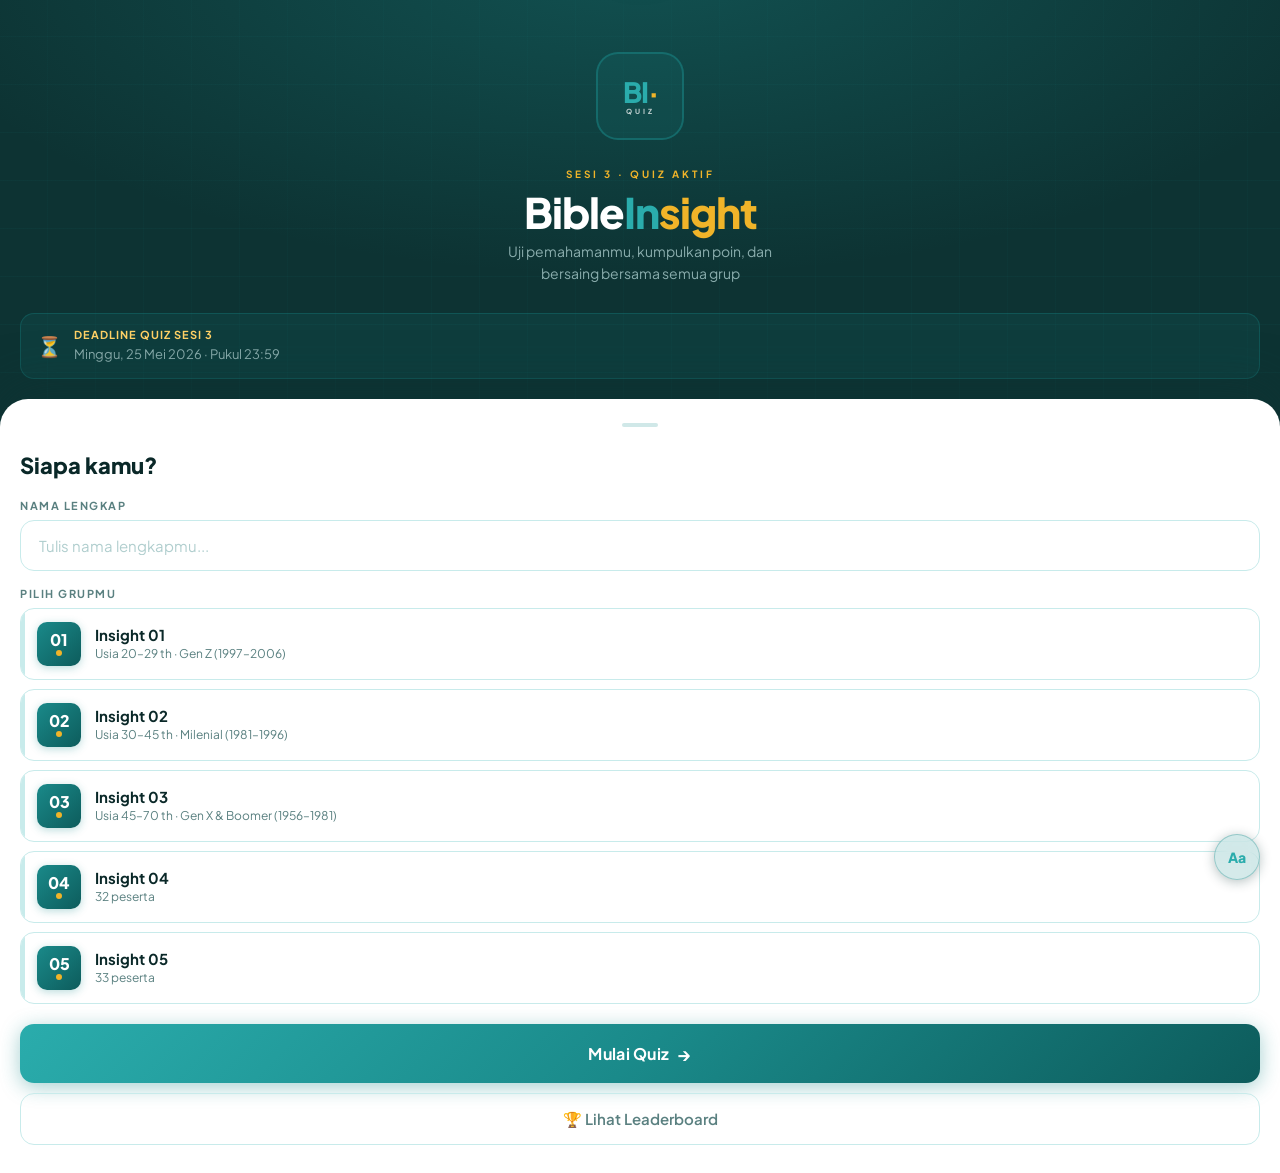
==== commit 5bad59ce: "Add files via upload" ====
--- a/index.html
+++ b/index.html
@@ -3,403 +3,519 @@
 <head>
 <meta charset="UTF-8">
 <meta name="viewport" content="width=device-width, initial-scale=1.0, maximum-scale=1.0, user-scalable=no">
-<meta name="theme-color" content="#0F0A00">
+<meta name="theme-color" content="#0D3333">
 <title>BibleInsight · Quiz</title>
-<link href="https://fonts.googleapis.com/css2?family=Cormorant+Garamond:ital,wght@0,400;0,600;0,700;1,400;1,600&family=DM+Sans:wght@300;400;500;600&display=swap" rel="stylesheet">
+<link href="https://fonts.googleapis.com/css2?family=Plus+Jakarta+Sans:wght@400;500;600;700;800&display=swap" rel="stylesheet">
 <style>
 :root {
-  --ink: #0F0A00;
-  --ink2: #1C1408;
-  --gold: #D4A843;
-  --gold2: #F0C96A;
-  --gold3: #A07820;
-  --cream: #FBF5E6;
-  --cream2: #F0E4C8;
-  --cream3: #EDD9A3;
-  --muted: #9A8060;
-  --green: #2D6A4F;
-  --green-bg: #EAF4EE;
-  --red: #8B1A1A;
-  --red-bg: #FAEAEA;
-  --white: #FFFFFF;
-  --shadow-md: 0 8px 32px rgba(15,10,0,0.18);
-  --r: 20px;
-  --r-sm: 14px;
+  /* ── Brand colours extracted from logo ── */
+  --teal:        #1A8A8A;
+  --teal-dark:   #0D5C5C;
+  --teal-deeper: #0A3F3F;
+  --teal-bg:     #0D3333;
+  --teal-light:  #2AACAC;
+  --teal-pale:   #E6F5F5;
+  --teal-pale2:  #C8EBEB;
+  --gold:        #F0B429;
+  --gold-dark:   #C48C00;
+  --gold-light:  #FFD166;
+  --gold-pale:   #FFF8E6;
+
+  --white:   #FFFFFF;
+  --ink:     #0A2828;
+  --ink2:    #1A3A3A;
+  --muted:   #5A8080;
+  --muted2:  #8AADAD;
+
+  --green:    #1D7A4A;
+  --green-bg: #E8F5EE;
+  --red:      #C0392B;
+  --red-bg:   #FDECEA;
+
+  --shadow:  0 8px 32px rgba(13,51,51,0.22);
+  --r:       20px;
+  --r-sm:    14px;
   --safe-bottom: env(safe-area-inset-bottom, 0px);
 
-  /* Accessibility sizing — default normal */
-  --fs-body: 15px;
-  --fs-label: 11px;
-  --fs-option: 15px;
+  /* ── Type scale ── */
+  --fs-body:     15px;
+  --fs-label:    11px;
+  --fs-option:   15px;
   --fs-question: 21px;
-  --fs-btn: 16px;
-  --pad-option: 16px 18px;
-  --pad-btn: 18px;
-  --opt-letter-size: 32px;
-}
-
-/* ── ACCESSIBLE MODE (added to <html>) ── */
+  --fs-btn:      16px;
+  --pad-option:  16px 18px;
+  --pad-btn:     18px;
+  --opt-sz:      32px;
+}
+
+/* Accessible mode */
 html.a11y {
-  --fs-body: 18px;
-  --fs-label: 13px;
-  --fs-option: 18px;
-  --fs-question: 24px;
-  --fs-btn: 18px;
-  --pad-option: 20px 20px;
-  --pad-btn: 22px;
-  --opt-letter-size: 40px;
-}
-
-*, *::before, *::after { box-sizing: border-box; margin: 0; padding: 0; -webkit-tap-highlight-color: transparent; }
+  --fs-body:     18px;
+  --fs-label:    13px;
+  --fs-option:   18px;
+  --fs-question: 25px;
+  --fs-btn:      19px;
+  --pad-option:  21px 20px;
+  --pad-btn:     22px;
+  --opt-sz:      42px;
+}
+
+*,*::before,*::after { box-sizing:border-box; margin:0; padding:0; -webkit-tap-highlight-color:transparent; }
 html { font-size: var(--fs-body); }
 body {
-  font-family: 'DM Sans', sans-serif;
-  background: var(--ink);
-  color: var(--cream);
-  min-height: 100svh;
-  min-height: 100vh;
+  font-family: 'Plus Jakarta Sans', sans-serif;
+  background: var(--teal-bg);
+  color: var(--white);
+  min-height: 100svh; min-height: 100vh;
   overflow-x: hidden;
 }
 
+/* ── Background ── */
 .bg-layer {
-  position: fixed; inset: 0; z-index: 0;
+  position: fixed; inset: 0; z-index: 0; pointer-events: none;
   background:
-    radial-gradient(ellipse 80% 50% at 50% -10%, rgba(212,168,67,0.18) 0%, transparent 60%),
-    radial-gradient(ellipse 60% 40% at 80% 110%, rgba(212,168,67,0.08) 0%, transparent 60%),
-    var(--ink);
-  pointer-events: none;
-}
-.bg-lines {
-  position: fixed; inset: 0; z-index: 0;
-  background-image: repeating-linear-gradient(0deg, transparent, transparent 39px, rgba(212,168,67,0.04) 39px, rgba(212,168,67,0.04) 40px);
-  pointer-events: none;
-}
-
-#app { position: relative; z-index: 1; min-height: 100svh; min-height: 100vh; display: flex; flex-direction: column; }
-
-/* ── SCREENS ── */
-.screen { display: none; flex-direction: column; min-height: 100svh; min-height: 100vh; animation: screenIn 0.35s cubic-bezier(0.34,1.56,0.64,1) both; }
-.screen.active { display: flex; }
+    radial-gradient(ellipse 90% 55% at 50% -5%, rgba(26,138,138,0.35) 0%, transparent 65%),
+    radial-gradient(ellipse 55% 40% at 90% 105%, rgba(240,180,41,0.1) 0%, transparent 60%),
+    var(--teal-bg);
+}
+.bg-grid {
+  position: fixed; inset: 0; z-index: 0; pointer-events: none;
+  background-image:
+    repeating-linear-gradient(0deg, transparent, transparent 47px, rgba(26,138,138,0.06) 47px, rgba(26,138,138,0.06) 48px),
+    repeating-linear-gradient(90deg, transparent, transparent 47px, rgba(26,138,138,0.04) 47px, rgba(26,138,138,0.04) 48px);
+}
+
+#app { position:relative; z-index:1; min-height:100svh; min-height:100vh; display:flex; flex-direction:column; }
+
+/* ── Screens ── */
+.screen { display:none; flex-direction:column; min-height:100svh; min-height:100vh; animation: screenIn .32s cubic-bezier(.34,1.56,.64,1) both; }
+.screen.active { display:flex; }
 @keyframes screenIn {
-  from { opacity: 0; transform: translateY(20px) scale(0.98); }
-  to   { opacity: 1; transform: translateY(0) scale(1); }
-}
-
-/* ══════════════════
-   SCREEN 1: REGISTER
-══════════════════ */
-#screen-register { padding: 0; justify-content: flex-end; }
+  from { opacity:0; transform:translateY(22px) scale(.97); }
+  to   { opacity:1; transform:translateY(0) scale(1); }
+}
+
+/* ════════════════════════════
+   LOGO COMPONENT
+════════════════════════════ */
+.bi-logo {
+  display: flex; flex-direction: column; align-items: center;
+}
+.bi-logo-num {
+  font-size: 64px; font-weight: 800; line-height: 1;
+  color: var(--teal-light); letter-spacing: -2px;
+}
+.bi-logo-num span { color: var(--gold); }
+.bi-logo-wordmark {
+  display: flex; flex-direction: column; align-items: center; margin-top: -2px;
+}
+.bi-logo-bible {
+  font-size: 12px; font-weight: 800; letter-spacing: 5px;
+  text-transform: uppercase; color: var(--white); line-height: 1;
+}
+.bi-logo-insight {
+  font-size: 12px; font-weight: 800; letter-spacing: 5px;
+  text-transform: uppercase; line-height: 1;
+  background: linear-gradient(90deg, var(--teal-light), var(--gold));
+  -webkit-background-clip: text; -webkit-text-fill-color: transparent;
+}
+.bi-logo-bar {
+  width: 100%; height: 2px; margin-top: 4px;
+  background: linear-gradient(90deg, var(--teal-light), var(--gold));
+  border-radius: 1px;
+}
+
+/* ════════════════════════════
+   SCREEN 1 · REGISTER
+════════════════════════════ */
+#screen-register { justify-content: flex-end; }
 
 .splash-hero {
-  flex: 1; display: flex; flex-direction: column;
-  align-items: center; justify-content: center;
-  padding: 48px 24px 28px; text-align: center;
-}
+  flex: 1; display:flex; flex-direction:column;
+  align-items:center; justify-content:center;
+  padding: 52px 24px 28px; text-align:center;
+}
+
 .splash-emblem {
-  width: 76px; height: 76px;
-  border: 2px solid var(--gold); border-radius: 50%;
-  display: flex; align-items: center; justify-content: center;
-  font-size: 30px; margin-bottom: 22px;
-  position: relative; animation: glowPulse 3s ease-in-out infinite;
+  width: 88px; height: 88px;
+  border: 2px solid rgba(26,138,138,0.5);
+  border-radius: 22px;
+  display:flex; flex-direction:column; align-items:center; justify-content:center;
+  margin-bottom: 28px; position:relative;
+  background: rgba(26,138,138,0.12);
+  animation: glowPulse 3s ease-in-out infinite;
 }
 @keyframes glowPulse {
-  0%,100% { box-shadow: 0 0 0 0 rgba(212,168,67,0.2); }
-  50%      { box-shadow: 0 0 0 18px rgba(212,168,67,0); }
-}
-.splash-emblem::before {
-  content: ''; position: absolute; inset: -7px;
-  border: 1px solid rgba(212,168,67,0.22); border-radius: 50%;
-}
-.splash-tag { font-size: 10px; letter-spacing: 4px; text-transform: uppercase; color: var(--gold); margin-bottom: 10px; font-weight: 600; }
-.splash-title { font-family: 'Cormorant Garamond', serif; font-size: 54px; font-weight: 700; line-height: 1; letter-spacing: -1px; color: var(--white); margin-bottom: 8px; }
-.splash-title em { font-style: italic; color: var(--gold); }
-.splash-sub { font-size: 14px; color: var(--muted); line-height: 1.6; max-width: 270px; }
+  0%,100% { box-shadow: 0 0 0 0 rgba(26,138,138,0.3); }
+  50%      { box-shadow: 0 0 0 16px rgba(26,138,138,0); }
+}
+.emblem-num {
+  font-size: 28px; font-weight: 800; color: var(--teal-light);
+  letter-spacing: -1px; line-height: 1;
+}
+.emblem-num span { color: var(--gold); }
+.emblem-label {
+  font-size: 7px; font-weight: 800; letter-spacing: 3px;
+  text-transform: uppercase; color: var(--white); opacity: 0.7;
+  line-height: 1; margin-top: 2px;
+}
+
+.splash-tag {
+  font-size: 10px; letter-spacing: 3px; text-transform: uppercase;
+  color: var(--gold); margin-bottom: 10px; font-weight: 700;
+}
+.splash-title {
+  font-size: 42px; font-weight: 800; line-height: 1.05;
+  letter-spacing: -1px; color: var(--white); margin-bottom: 6px;
+}
+.splash-title .hi { color: var(--teal-light); }
+.splash-title .ght { color: var(--gold); }
+.splash-sub { font-size: 14px; color: var(--muted2); line-height: 1.6; max-width: 280px; }
 
 .deadline-pill {
-  margin: 0 24px 24px;
-  background: rgba(212,168,67,0.08);
-  border: 1px solid rgba(212,168,67,0.22);
+  margin: 0 20px 20px;
+  background: rgba(26,138,138,0.12);
+  border: 1px solid rgba(26,138,138,0.3);
   border-radius: 14px; padding: 13px 16px;
-  display: flex; align-items: center; gap: 12px;
-}
-.dl-icon { font-size: 20px; flex-shrink: 0; }
-.dl-text { font-size: 13px; color: var(--cream2); line-height: 1.5; }
-.dl-text strong { color: var(--gold2); display: block; font-size: 11px; letter-spacing: 1px; text-transform: uppercase; margin-bottom: 2px; }
-
+  display:flex; align-items:center; gap:12px;
+}
+.dl-icon { font-size:20px; flex-shrink:0; }
+.dl-text { font-size:13px; color: var(--muted2); line-height:1.5; }
+.dl-text strong { color: var(--gold-light); display:block; font-size:11px; letter-spacing:1px; text-transform:uppercase; margin-bottom:2px; font-weight:700; }
+
+/* Sheet */
 .register-sheet {
-  background: var(--cream); border-radius: 28px 28px 0 0;
-  padding: 28px 24px calc(28px + var(--safe-bottom));
-  box-shadow: 0 -8px 40px rgba(15,10,0,0.4);
-}
-.sheet-handle { width: 36px; height: 4px; background: var(--cream3); border-radius: 2px; margin: 0 auto 26px; }
-.sheet-title { font-family: 'Cormorant Garamond', serif; font-size: 26px; font-weight: 700; color: var(--ink); margin-bottom: 20px; }
-
-.field { margin-bottom: 16px; }
+  background: var(--white); border-radius: 28px 28px 0 0;
+  padding: 24px 20px calc(28px + var(--safe-bottom));
+  box-shadow: 0 -12px 48px rgba(13,51,51,0.5);
+}
+.sheet-handle { width:36px; height:4px; background:#D0E8E8; border-radius:2px; margin:0 auto 24px; }
+.sheet-title { font-size:22px; font-weight:800; color:var(--ink); margin-bottom:20px; }
+
+.field { margin-bottom:16px; }
 .field > label {
-  display: block; font-size: var(--fs-label); font-weight: 600;
-  letter-spacing: 1.5px; text-transform: uppercase; color: var(--muted); margin-bottom: 8px;
+  display:block; font-size:var(--fs-label); font-weight:700;
+  letter-spacing:1.5px; text-transform:uppercase; color:var(--muted); margin-bottom:8px;
 }
 .field input {
-  width: 100%; padding: 16px 18px;
-  background: var(--white); border: 1.5px solid var(--cream2);
-  border-radius: var(--r-sm); font-family: 'DM Sans', sans-serif;
-  font-size: var(--fs-option); color: var(--ink);
-  transition: border-color 0.2s, box-shadow 0.2s;
-}
-.field input::placeholder { color: var(--cream3); }
-.field input:focus { outline: none; border-color: var(--gold3); box-shadow: 0 0 0 3px rgba(212,168,67,0.12); }
+  width:100%; padding:15px 18px;
+  background:var(--white); border:1.5px solid var(--teal-pale2);
+  border-radius:var(--r-sm); font-family:'Plus Jakarta Sans',sans-serif;
+  font-size:var(--fs-option); color:var(--ink);
+  transition:border-color .2s, box-shadow .2s;
+}
+.field input::placeholder { color:#B0CECE; }
+.field input:focus { outline:none; border-color:var(--teal); box-shadow:0 0 0 3px rgba(26,138,138,0.1); }
 
 /* Group cards */
-.group-grid { display: flex; flex-direction: column; gap: 10px; margin-bottom: 20px; }
+.group-grid { display:flex; flex-direction:column; gap:9px; margin-bottom:20px; }
 .group-card {
-  display: flex; align-items: center; gap: 14px;
-  padding: 14px 16px;
-  background: var(--white); border: 1.5px solid var(--cream2);
-  border-radius: var(--r-sm); cursor: pointer;
-  transition: all 0.2s; position: relative;
-}
-.group-card:active { transform: scale(0.985); }
-.group-card.selected { border-color: var(--gold3); background: #FFFBF0; }
+  display:flex; align-items:center; gap:14px;
+  padding:13px 16px;
+  background:var(--white); border:1.5px solid var(--teal-pale2);
+  border-radius:var(--r-sm); cursor:pointer;
+  transition:all .2s; position:relative; overflow:hidden;
+}
+.group-card::before {
+  content:''; position:absolute; left:0; top:0; bottom:0;
+  width:4px; background: var(--teal-pale2); transition: background .2s;
+}
+.group-card.selected { border-color:var(--teal); background:var(--teal-pale); }
+.group-card.selected::before { background: linear-gradient(180deg, var(--teal-light), var(--teal)); }
 .group-card.selected::after {
-  content: '✓'; position: absolute; right: 16px; top: 50%;
-  transform: translateY(-50%);
-  color: var(--gold3); font-weight: 700; font-size: 16px;
-}
-.gc-emoji { font-size: 26px; flex-shrink: 0; width: 44px; height: 44px; display: flex; align-items: center; justify-content: center; background: var(--cream); border-radius: 10px; }
-.gc-info { flex: 1; min-width: 0; }
-.gc-name { font-size: 15px; font-weight: 700; color: var(--ink); margin-bottom: 2px; }
-.gc-sub { font-size: 12px; color: var(--muted); line-height: 1.4; }
-
-/* ── BUTTONS ── */
+  content:'✓'; position:absolute; right:16px; top:50%;
+  transform:translateY(-50%);
+  color:var(--teal); font-weight:800; font-size:16px;
+}
+.group-card:active { transform:scale(.985); }
+
+.gc-badge {
+  width:44px; height:44px; border-radius:10px; flex-shrink:0;
+  background: linear-gradient(135deg, var(--teal), var(--teal-dark));
+  display:flex; flex-direction:column; align-items:center; justify-content:center;
+  box-shadow: 0 2px 8px rgba(26,138,138,0.3);
+}
+.gc-badge-num { font-size:16px; font-weight:800; color:var(--white); line-height:1; }
+.gc-badge-dot { width:6px; height:6px; border-radius:50%; background:var(--gold); margin-top:2px; }
+.gc-info { flex:1; min-width:0; }
+.gc-name { font-size:15px; font-weight:700; color:var(--ink); margin-bottom:2px; }
+.gc-sub  { font-size:12px; color:var(--muted); line-height:1.4; }
+
+/* Buttons */
 .btn-primary {
-  width: 100%; padding: var(--pad-btn);
-  background: linear-gradient(135deg, var(--gold) 0%, var(--gold3) 100%);
-  color: var(--ink); border: none; border-radius: var(--r-sm);
-  font-family: 'DM Sans', sans-serif; font-size: var(--fs-btn); font-weight: 600;
-  cursor: pointer; letter-spacing: 0.3px;
-  transition: transform 0.15s, box-shadow 0.15s;
-  box-shadow: 0 4px 20px rgba(212,168,67,0.3);
-  display: flex; align-items: center; justify-content: center; gap: 8px;
-}
-.btn-primary:active { transform: scale(0.97); }
+  width:100%; padding:var(--pad-btn);
+  background: linear-gradient(135deg, var(--teal-light) 0%, var(--teal) 50%, var(--teal-dark) 100%);
+  color:var(--white); border:none; border-radius:var(--r-sm);
+  font-family:'Plus Jakarta Sans',sans-serif; font-size:var(--fs-btn); font-weight:700;
+  cursor:pointer; letter-spacing:0.3px;
+  transition:transform .15s, box-shadow .15s;
+  box-shadow: 0 4px 20px rgba(26,138,138,0.4);
+  display:flex; align-items:center; justify-content:center; gap:8px;
+}
+.btn-primary:active { transform:scale(.97); box-shadow:0 2px 8px rgba(26,138,138,0.3); }
+
+.btn-gold {
+  width:100%; padding:var(--pad-btn);
+  background: linear-gradient(135deg, var(--gold-light) 0%, var(--gold) 100%);
+  color:var(--ink); border:none; border-radius:var(--r-sm);
+  font-family:'Plus Jakarta Sans',sans-serif; font-size:var(--fs-btn); font-weight:700;
+  cursor:pointer; box-shadow:0 4px 20px rgba(240,180,41,0.3);
+  display:flex; align-items:center; justify-content:center; gap:8px;
+  transition:transform .15s;
+}
+.btn-gold:active { transform:scale(.97); }
+
 .btn-ghost {
-  width: 100%; padding: 15px;
-  background: transparent; color: var(--muted);
-  border: 1.5px solid var(--cream2); border-radius: var(--r-sm);
-  font-family: 'DM Sans', sans-serif; font-size: 15px; font-weight: 500;
-  cursor: pointer; margin-top: 10px; transition: all 0.2s;
-}
-.btn-ghost:active { background: var(--cream2); }
-
-/* ══════════════════
-   SCREEN 2: QUIZ
-══════════════════ */
-#screen-quiz { background: var(--cream); }
+  width:100%; padding:15px;
+  background:transparent; color:var(--muted);
+  border:1.5px solid var(--teal-pale2); border-radius:var(--r-sm);
+  font-family:'Plus Jakarta Sans',sans-serif; font-size:15px; font-weight:600;
+  cursor:pointer; margin-top:10px; transition:all .2s;
+}
+.btn-ghost:active { background:var(--teal-pale); }
+
+/* ════════════════════════════
+   SCREEN 2 · QUIZ
+════════════════════════════ */
+#screen-quiz { background:#F4FAFA; }
 
 .quiz-header {
-  background: var(--ink); padding: 20px 20px 28px; position: relative; overflow: hidden;
+  background: var(--teal-bg); padding:18px 20px 28px; position:relative; overflow:hidden;
+}
+.quiz-header::before {
+  content:''; position:absolute; inset:0;
+  background: radial-gradient(ellipse 100% 120% at 50% -20%, rgba(26,138,138,0.4) 0%, transparent 70%);
+  pointer-events:none;
 }
 .quiz-header::after {
-  content: ''; position: absolute; bottom: -1px; left: 0; right: 0;
-  height: 20px; background: var(--cream); border-radius: 20px 20px 0 0;
-}
-.qh-top { display: flex; align-items: center; justify-content: space-between; margin-bottom: 20px; }
-.qh-session { font-size: 11px; font-weight: 600; letter-spacing: 2px; text-transform: uppercase; color: var(--gold); }
+  content:''; position:absolute; bottom:-1px; left:0; right:0;
+  height:22px; background:#F4FAFA; border-radius:22px 22px 0 0;
+}
+
+.qh-top { display:flex; align-items:center; justify-content:space-between; margin-bottom:18px; position:relative; z-index:1; }
+.qh-brand { display:flex; align-items:center; gap:8px; }
+.qh-brand-box {
+  width:34px; height:34px; border-radius:8px;
+  background:linear-gradient(135deg,var(--teal-light),var(--teal-dark));
+  display:flex; flex-direction:column; align-items:center; justify-content:center;
+}
+.qh-brand-num { font-size:12px; font-weight:800; color:#fff; line-height:1; }
+.qh-brand-dot { width:4px; height:4px; border-radius:50%; background:var(--gold); margin-top:1px; }
+.qh-title { font-size:13px; font-weight:700; color:var(--muted2); letter-spacing:0.5px; }
+
 .qh-timer {
-  display: flex; align-items: center; gap: 6px;
-  background: rgba(212,168,67,0.12); border: 1px solid rgba(212,168,67,0.25);
-  border-radius: 20px; padding: 7px 16px;
-  font-size: 16px; font-weight: 600; color: var(--gold2);
-  transition: all 0.3s; font-variant-numeric: tabular-nums;
+  display:flex; align-items:center; gap:6px;
+  background:rgba(26,138,138,0.2); border:1px solid rgba(26,138,138,0.35);
+  border-radius:20px; padding:7px 16px;
+  font-size:15px; font-weight:700; color:var(--teal-light);
+  transition:all .3s; font-variant-numeric:tabular-nums; position:relative; z-index:1;
 }
 .qh-timer.urgent {
-  background: rgba(139,26,26,0.22); border-color: rgba(139,26,26,0.4); color: #FF6B6B;
-  animation: urgentPulse 0.6s ease infinite;
-}
-@keyframes urgentPulse { 0%,100%{transform:scale(1)} 50%{transform:scale(1.04)} }
-
-.progress-dots { display: flex; gap: 6px; }
-.p-dot { flex: 1; height: 3px; background: rgba(255,255,255,0.1); border-radius: 2px; transition: background 0.4s; }
-.p-dot.done { background: var(--gold3); }
-.p-dot.active { background: var(--gold2); }
-
-.quiz-body { flex: 1; padding: 28px 20px 16px; display: flex; flex-direction: column; overflow-y: auto; }
-.q-counter { font-size: var(--fs-label); font-weight: 600; letter-spacing: 2px; text-transform: uppercase; color: var(--muted); margin-bottom: 14px; }
-.q-text { font-family: 'Cormorant Garamond', serif; font-size: var(--fs-question); font-weight: 600; color: var(--ink); line-height: 1.45; margin-bottom: 24px; }
-
-.options-grid { display: flex; flex-direction: column; gap: 10px; }
+  background:rgba(192,57,43,0.2); border-color:rgba(192,57,43,0.4); color:#FF6B6B;
+  animation:urgentPulse .6s ease infinite;
+}
+@keyframes urgentPulse { 0%,100%{transform:scale(1)} 50%{transform:scale(1.05)} }
+
+.progress-dots { display:flex; gap:6px; position:relative; z-index:1; }
+.p-dot { flex:1; height:3px; background:rgba(255,255,255,0.12); border-radius:2px; transition:background .4s; }
+.p-dot.done   { background:var(--teal-light); }
+.p-dot.active { background:var(--gold); }
+
+.quiz-body { flex:1; padding:28px 20px 16px; display:flex; flex-direction:column; overflow-y:auto; }
+.q-counter { font-size:var(--fs-label); font-weight:700; letter-spacing:2px; text-transform:uppercase; color:var(--muted); margin-bottom:14px; }
+.q-text { font-size:var(--fs-question); font-weight:700; color:var(--ink); line-height:1.45; margin-bottom:24px; }
+
+.options-grid { display:flex; flex-direction:column; gap:10px; }
 .option {
-  display: flex; align-items: center; gap: 14px;
-  padding: var(--pad-option);
-  background: var(--white); border: 1.5px solid var(--cream2);
-  border-radius: var(--r-sm); cursor: pointer;
-  transition: all 0.18s; position: relative; overflow: hidden;
-  -webkit-user-select: none; user-select: none;
-}
-.option:active { transform: scale(0.984); }
+  display:flex; align-items:center; gap:14px;
+  padding:var(--pad-option);
+  background:var(--white); border:1.5px solid #D8ECEC;
+  border-radius:var(--r-sm); cursor:pointer;
+  transition:all .18s; position:relative; overflow:hidden;
+  -webkit-user-select:none; user-select:none;
+  box-shadow: 0 1px 4px rgba(13,51,51,0.06);
+}
+.option:active { transform:scale(.984); }
 .opt-letter {
-  width: var(--opt-letter-size); height: var(--opt-letter-size);
-  border-radius: 8px; background: var(--cream); border: 1.5px solid var(--cream2);
-  display: flex; align-items: center; justify-content: center;
-  font-size: 13px; font-weight: 700; color: var(--muted);
-  flex-shrink: 0; transition: all 0.2s;
-}
-.opt-text { font-size: var(--fs-option); color: var(--ink2); line-height: 1.45; flex: 1; }
-
-.option.selected { border-color: var(--gold3); background: #FFFBF0; }
-.option.selected .opt-letter { background: var(--gold); border-color: var(--gold); color: var(--ink); }
-.option.correct { border-color: var(--green); background: var(--green-bg); }
-.option.correct .opt-letter { background: var(--green); border-color: var(--green); color: #fff; }
-.option.wrong { border-color: var(--red); background: var(--red-bg); }
-.option.wrong .opt-letter { background: var(--red); border-color: var(--red); color: #fff; }
-.option.disabled { cursor: default; }
-.option.disabled:not(.correct):not(.wrong) { opacity: 0.5; }
+  width:var(--opt-sz); height:var(--opt-sz); border-radius:9px;
+  background:var(--teal-pale); border:1.5px solid var(--teal-pale2);
+  display:flex; align-items:center; justify-content:center;
+  font-size:13px; font-weight:800; color:var(--teal);
+  flex-shrink:0; transition:all .2s;
+}
+.opt-text { font-size:var(--fs-option); color:var(--ink2); line-height:1.45; flex:1; font-weight:500; }
+
+.option.selected { border-color:var(--teal); background:#EEF9F9; }
+.option.selected .opt-letter { background:var(--teal); border-color:var(--teal); color:#fff; }
+.option.correct { border-color:var(--green); background:var(--green-bg); }
+.option.correct .opt-letter { background:var(--green); border-color:var(--green); color:#fff; }
+.option.wrong { border-color:var(--red); background:var(--red-bg); }
+.option.wrong .opt-letter { background:var(--red); border-color:var(--red); color:#fff; }
+.option.disabled { cursor:default; }
+.option.disabled:not(.correct):not(.wrong) { opacity:.45; }
 
 .answer-feedback {
-  margin-top: 16px; padding: 14px 16px; border-radius: var(--r-sm);
-  font-size: var(--fs-label); font-weight: 500; line-height: 1.5; display: none;
-  animation: fadeUp 0.28s ease both;
-}
-@keyframes fadeUp { from { opacity:0; transform:translateY(8px); } to { opacity:1; transform:translateY(0); } }
-.answer-feedback.show { display: block; }
-.answer-feedback.ok  { background: var(--green-bg); color: var(--green); border-left: 3px solid var(--green); font-size: 14px; }
-.answer-feedback.err { background: var(--red-bg); color: var(--red); border-left: 3px solid var(--red); font-size: 14px; }
-.feedback-big { font-family: 'Cormorant Garamond', serif; font-size: 22px; font-weight: 700; }
+  margin-top:14px; padding:14px 16px; border-radius:var(--r-sm);
+  font-size:14px; font-weight:600; line-height:1.5; display:none;
+  animation:fadeUp .25s ease both;
+}
+@keyframes fadeUp { from{opacity:0;transform:translateY(8px)} to{opacity:1;transform:translateY(0)} }
+.answer-feedback.show { display:block; }
+.answer-feedback.ok  { background:var(--green-bg); color:var(--green); border-left:3px solid var(--green); }
+.answer-feedback.err { background:var(--red-bg); color:var(--red); border-left:3px solid var(--red); }
+.feedback-big { font-size:20px; font-weight:800; }
 
 .quiz-footer {
-  padding: 14px 20px calc(20px + var(--safe-bottom));
-  background: var(--cream); border-top: 1px solid var(--cream2);
-}
-
-/* ══════════════════
-   SCREEN 3: RESULT
-══════════════════ */
-#screen-result { background: var(--ink); align-items: stretch; }
+  padding:14px 20px calc(20px + var(--safe-bottom));
+  background:#F4FAFA; border-top:1px solid #D8ECEC;
+}
+
+/* ════════════════════════════
+   SCREEN 3 · RESULT
+════════════════════════════ */
+#screen-result { background:var(--teal-bg); align-items:stretch; }
 
 .result-hero {
-  flex: 1; display: flex; flex-direction: column;
-  align-items: center; justify-content: center;
-  padding: 60px 24px 32px; text-align: center;
-}
+  flex:1; display:flex; flex-direction:column;
+  align-items:center; justify-content:center;
+  padding:60px 24px 32px; text-align:center;
+  position:relative;
+}
+.result-hero::before {
+  content:''; position:absolute; inset:0;
+  background:radial-gradient(ellipse 90% 60% at 50% 0%, rgba(26,138,138,0.3) 0%, transparent 70%);
+  pointer-events:none;
+}
+
 .result-ring {
-  width: 148px; height: 148px; border-radius: 50%;
-  margin: 0 auto 28px; position: relative;
-  display: flex; align-items: center; justify-content: center; flex-direction: column;
-}
-.result-ring svg { position: absolute; inset: 0; transform: rotate(-90deg); }
-.result-ring-bg { stroke: rgba(212,168,67,0.12); fill: none; stroke-width: 6; }
-.result-ring-fill {
-  stroke: var(--gold); fill: none; stroke-width: 6; stroke-linecap: round;
-  stroke-dasharray: 432; stroke-dashoffset: 432;
-  transition: stroke-dashoffset 1.2s cubic-bezier(0.4,0,0.2,1) 0.3s;
-  filter: drop-shadow(0 0 6px rgba(212,168,67,0.5));
-}
-.result-score-num { font-family: 'Cormorant Garamond', serif; font-size: 50px; font-weight: 700; color: var(--gold); line-height: 1; position: relative; z-index: 1; }
-.result-score-label { font-size: 11px; letter-spacing: 2px; text-transform: uppercase; color: var(--muted); position: relative; z-index: 1; }
-
-.result-name { font-family: 'Cormorant Garamond', serif; font-size: 28px; font-weight: 700; color: var(--white); margin-bottom: 4px; }
-.result-group { font-size: 13px; color: var(--gold); margin-bottom: 6px; }
-.result-msg { font-size: 15px; color: var(--muted); margin-bottom: 32px; }
-
-.result-stats { display: grid; grid-template-columns: repeat(3, 1fr); gap: 10px; width: 100%; }
-.stat-box { background: rgba(255,255,255,0.04); border: 1px solid rgba(212,168,67,0.15); border-radius: 12px; padding: 16px 8px; text-align: center; }
-.stat-val { font-family: 'Cormorant Garamond', serif; font-size: 30px; font-weight: 700; color: var(--gold2); line-height: 1; display: block; }
-.stat-key { font-size: 11px; color: var(--muted); letter-spacing: 1px; text-transform: uppercase; margin-top: 4px; display: block; }
-
-.result-sheet { background: var(--cream); border-radius: 28px 28px 0 0; padding: 28px 24px calc(28px + var(--safe-bottom)); }
-
-/* ══════════════════
-   SCREEN 4: LEADERBOARD
-══════════════════ */
-#screen-lb { background: var(--cream); }
-
-.lb-header { background: var(--ink); padding: 56px 20px 32px; position: relative; }
-.lb-header::after { content: ''; position: absolute; bottom: -1px; left: 0; right: 0; height: 24px; background: var(--cream); border-radius: 24px 24px 0 0; }
+  width:150px; height:150px; border-radius:50%;
+  margin:0 auto 28px; position:relative;
+  display:flex; align-items:center; justify-content:center; flex-direction:column;
+}
+.result-ring svg { position:absolute; inset:0; transform:rotate(-90deg); }
+.ring-bg { stroke:rgba(26,138,138,0.2); fill:none; stroke-width:7; }
+.ring-fill {
+  stroke:url(#ringGrad); fill:none; stroke-width:7; stroke-linecap:round;
+  stroke-dasharray:432; stroke-dashoffset:432;
+  transition:stroke-dashoffset 1.3s cubic-bezier(.4,0,.2,1) .3s;
+  filter:drop-shadow(0 0 8px rgba(240,180,41,0.5));
+}
+.result-score-num { font-size:52px; font-weight:800; color:var(--gold); line-height:1; position:relative; z-index:1; }
+.result-score-label { font-size:11px; letter-spacing:2px; text-transform:uppercase; color:var(--muted2); position:relative; z-index:1; margin-top:2px; }
+
+.result-name  { font-size:26px; font-weight:800; color:var(--white); margin-bottom:4px; position:relative; z-index:1; }
+.result-group { font-size:13px; color:var(--teal-light); margin-bottom:6px; font-weight:600; position:relative; z-index:1; }
+.result-msg   { font-size:15px; color:var(--muted2); margin-bottom:32px; position:relative; z-index:1; }
+
+.result-stats { display:grid; grid-template-columns:repeat(3,1fr); gap:10px; width:100%; position:relative; z-index:1; }
+.stat-box { background:rgba(26,138,138,0.12); border:1px solid rgba(26,138,138,0.25); border-radius:14px; padding:16px 8px; text-align:center; }
+.stat-val { font-size:28px; font-weight:800; color:var(--gold-light); line-height:1; display:block; }
+.stat-key { font-size:11px; color:var(--muted2); letter-spacing:1px; text-transform:uppercase; margin-top:4px; display:block; }
+
+.result-sheet { background:var(--white); border-radius:28px 28px 0 0; padding:28px 20px calc(28px + var(--safe-bottom)); }
+
+/* ════════════════════════════
+   SCREEN 4 · LEADERBOARD
+════════════════════════════ */
+#screen-lb { background:#F4FAFA; }
+
+.lb-header {
+  background:var(--teal-bg); padding:56px 20px 32px; position:relative;
+  overflow:hidden;
+}
+.lb-header::before {
+  content:''; position:absolute; inset:0;
+  background:radial-gradient(ellipse 100% 100% at 50% -10%, rgba(26,138,138,0.35) 0%, transparent 65%);
+  pointer-events:none;
+}
+.lb-header::after { content:''; position:absolute; bottom:-1px; left:0; right:0; height:24px; background:#F4FAFA; border-radius:24px 24px 0 0; }
 .lb-back {
-  position: absolute; top: 20px; left: 20px;
-  width: 38px; height: 38px; background: rgba(255,255,255,0.08);
-  border: none; border-radius: 10px; color: var(--cream);
-  font-size: 20px; cursor: pointer; display: flex; align-items: center; justify-content: center;
-}
-.lb-header-title { font-family: 'Cormorant Garamond', serif; font-size: 38px; font-weight: 700; color: var(--white); margin-bottom: 4px; }
-.lb-header-sub { font-size: 13px; color: var(--muted); }
-
-.lb-tabs-wrap { overflow-x: auto; -webkit-overflow-scrolling: touch; scrollbar-width: none; padding: 20px 20px 0; }
-.lb-tabs-wrap::-webkit-scrollbar { display: none; }
-.lb-tabs-inner { display: flex; gap: 8px; padding-bottom: 16px; width: max-content; }
+  position:absolute; top:20px; left:20px;
+  width:38px; height:38px; background:rgba(255,255,255,0.1);
+  border:none; border-radius:10px; color:var(--white);
+  font-size:20px; cursor:pointer; display:flex; align-items:center; justify-content:center;
+  position:relative; z-index:1; position:absolute;
+}
+.lb-header-title { font-size:36px; font-weight:800; color:var(--white); margin-bottom:4px; position:relative; z-index:1; }
+.lb-header-sub   { font-size:13px; color:var(--muted2); position:relative; z-index:1; }
+
+.lb-tabs-wrap { overflow-x:auto; -webkit-overflow-scrolling:touch; scrollbar-width:none; padding:18px 20px 0; }
+.lb-tabs-wrap::-webkit-scrollbar { display:none; }
+.lb-tabs-inner { display:flex; gap:8px; padding-bottom:14px; width:max-content; }
 .lb-tab {
-  padding: 9px 18px; border: 1.5px solid var(--cream2); border-radius: 20px;
-  background: var(--white); font-family: 'DM Sans', sans-serif; font-size: 13px;
-  font-weight: 600; color: var(--muted); cursor: pointer; white-space: nowrap; transition: all 0.2s;
-}
-.lb-tab.active { background: var(--ink); border-color: var(--ink); color: var(--gold); }
-
-.lb-body { flex: 1; overflow-y: auto; padding: 4px 20px calc(24px + var(--safe-bottom)); }
-
-.podium { display: grid; grid-template-columns: 1fr 1.2fr 1fr; gap: 8px; margin-bottom: 20px; align-items: flex-end; }
-.podium-item { display: flex; flex-direction: column; align-items: center; text-align: center; gap: 5px; }
-.podium-avatar { border-radius: 50%; display: flex; align-items: center; justify-content: center; border: 2.5px solid transparent; flex-shrink: 0; }
-.podium-item:nth-child(1) .podium-avatar { width: 48px; height: 48px; font-size: 20px; border-color: #C0C0C0; background: #F5F5F5; }
-.podium-item:nth-child(2) .podium-avatar { width: 58px; height: 58px; font-size: 26px; border-color: #FFD700; background: #FFFBEA; }
-.podium-item:nth-child(3) .podium-avatar { width: 44px; height: 44px; font-size: 18px; border-color: #CD7F32; background: #FFF4EA; }
-.podium-name { font-size: 12px; font-weight: 600; color: var(--ink); line-height: 1.3; }
-.podium-gname { font-size: 10px; color: var(--muted); }
-.podium-pts { font-family: 'Cormorant Garamond', serif; font-size: 17px; font-weight: 700; color: var(--gold3); }
-.podium-block { width: 100%; border-radius: 8px 8px 0 0; display: flex; align-items: center; justify-content: center; font-size: 18px; }
-.podium-item:nth-child(1) .podium-block { height: 44px; background: linear-gradient(180deg,#D8D8D8,#C0C0C0); }
-.podium-item:nth-child(2) .podium-block { height: 64px; background: linear-gradient(180deg,#FFE566,#FFD700); }
-.podium-item:nth-child(3) .podium-block { height: 32px; background: linear-gradient(180deg,#E8A060,#CD7F32); }
-
-.lb-list { display: flex; flex-direction: column; gap: 8px; }
+  padding:8px 18px; border:1.5px solid #C8E8E8; border-radius:20px;
+  background:var(--white); font-family:'Plus Jakarta Sans',sans-serif;
+  font-size:13px; font-weight:700; color:var(--muted); cursor:pointer; white-space:nowrap; transition:all .2s;
+}
+.lb-tab.active { background:var(--teal); border-color:var(--teal); color:var(--white); }
+
+.lb-body { flex:1; overflow-y:auto; padding:4px 20px calc(24px + var(--safe-bottom)); }
+
+.podium { display:grid; grid-template-columns:1fr 1.2fr 1fr; gap:8px; margin-bottom:20px; align-items:flex-end; }
+.podium-item { display:flex; flex-direction:column; align-items:center; text-align:center; gap:5px; }
+.podium-avatar { border-radius:50%; display:flex; align-items:center; justify-content:center; border:2.5px solid transparent; flex-shrink:0; font-size:20px; }
+.podium-item:nth-child(1) .podium-avatar { width:48px;height:48px; border-color:#C0C0C0; background:#F5F5F5; }
+.podium-item:nth-child(2) .podium-avatar { width:58px;height:58px; font-size:26px; border-color:#FFD700; background:#FFFBEA; }
+.podium-item:nth-child(3) .podium-avatar { width:44px;height:44px; border-color:#CD7F32; background:#FFF4EA; }
+.podium-name  { font-size:12px; font-weight:700; color:var(--ink); line-height:1.3; }
+.podium-gname { font-size:10px; color:var(--muted); font-weight:600; }
+.podium-pts   { font-size:16px; font-weight:800; color:var(--teal); }
+.podium-block { width:100%; border-radius:8px 8px 0 0; display:flex; align-items:center; justify-content:center; font-size:18px; }
+.podium-item:nth-child(1) .podium-block { height:44px; background:linear-gradient(180deg,#D8D8D8,#C0C0C0); }
+.podium-item:nth-child(2) .podium-block { height:64px; background:linear-gradient(180deg,#FFE566,#FFD700); }
+.podium-item:nth-child(3) .podium-block { height:32px; background:linear-gradient(180deg,#E8A060,#CD7F32); }
+
+.lb-list { display:flex; flex-direction:column; gap:8px; }
 .lb-item {
-  display: flex; align-items: center; gap: 14px;
-  padding: 14px 16px; background: var(--white);
-  border-radius: var(--r-sm); border: 1.5px solid var(--cream2); transition: all 0.2s;
-}
-.lb-item.me { border-color: var(--gold3); background: #FFFBF0; }
-.lb-rank-num { width: 28px; font-size: 13px; font-weight: 700; color: var(--muted); text-align: center; flex-shrink: 0; }
-.lb-avatar { width: 42px; height: 42px; border-radius: 50%; background: var(--cream); border: 1.5px solid var(--cream2); display: flex; align-items: center; justify-content: center; font-size: 18px; flex-shrink: 0; }
-.lb-info { flex: 1; min-width: 0; }
-.lb-name { font-size: 14px; font-weight: 600; color: var(--ink); }
-.lb-group { font-size: 12px; color: var(--muted); }
-.lb-pts-wrap { text-align: right; flex-shrink: 0; }
-.lb-pts { font-family: 'Cormorant Garamond', serif; font-size: 22px; font-weight: 700; color: var(--ink); }
-.lb-pts-label { font-size: 10px; color: var(--muted); letter-spacing: 1px; text-transform: uppercase; }
-
-/* ── TOAST ── */
+  display:flex; align-items:center; gap:14px;
+  padding:13px 16px; background:var(--white);
+  border-radius:var(--r-sm); border:1.5px solid #D8ECEC;
+  box-shadow:0 1px 4px rgba(13,51,51,0.05);
+}
+.lb-item.me { border-color:var(--teal); background:var(--teal-pale); }
+.lb-rank-num { width:28px; font-size:13px; font-weight:700; color:var(--muted); text-align:center; flex-shrink:0; }
+.lb-avatar { width:42px; height:42px; border-radius:50%; background:var(--teal-pale); border:1.5px solid var(--teal-pale2); display:flex; align-items:center; justify-content:center; font-size:18px; flex-shrink:0; }
+.lb-info { flex:1; min-width:0; }
+.lb-name  { font-size:14px; font-weight:700; color:var(--ink); }
+.lb-group { font-size:12px; color:var(--muted); font-weight:500; }
+.lb-pts-wrap { text-align:right; flex-shrink:0; }
+.lb-pts       { font-size:22px; font-weight:800; color:var(--teal-dark); }
+.lb-pts-label { font-size:10px; color:var(--muted); letter-spacing:1px; text-transform:uppercase; }
+
+/* ── Toast ── */
 .toast {
-  position: fixed; top: 20px; left: 50%;
-  transform: translateX(-50%) translateY(-80px);
-  background: var(--ink); color: var(--gold2);
-  border: 1px solid rgba(212,168,67,0.3); border-radius: 20px;
-  padding: 12px 24px; font-size: 14px; font-weight: 500;
-  z-index: 999; white-space: nowrap;
-  transition: transform 0.4s cubic-bezier(0.34,1.56,0.64,1);
-  box-shadow: var(--shadow-md);
-}
-.toast.show { transform: translateX(-50%) translateY(0); }
-
-/* ── CONFETTI ── */
-.confetti-piece { position: fixed; width: 8px; height: 8px; border-radius: 2px; top: -10px; animation: confettiFall linear forwards; z-index: 500; pointer-events: none; }
-@keyframes confettiFall { to { transform: translateY(110vh) rotate(720deg); opacity: 0; } }
-
-/* ── A11Y TOGGLE ── */
+  position:fixed; top:20px; left:50%;
+  transform:translateX(-50%) translateY(-80px);
+  background:var(--teal-darker,#082828); color:var(--teal-light);
+  border:1px solid rgba(26,138,138,0.4); border-radius:20px;
+  padding:12px 24px; font-size:14px; font-weight:600;
+  z-index:999; white-space:nowrap;
+  transition:transform .4s cubic-bezier(.34,1.56,.64,1);
+  box-shadow:var(--shadow);
+}
+.toast.show { transform:translateX(-50%) translateY(0); }
+
+/* ── Confetti ── */
+.confetti-piece { position:fixed; width:8px; height:8px; border-radius:2px; top:-10px; animation:confettiFall linear forwards; z-index:500; pointer-events:none; }
+@keyframes confettiFall { to { transform:translateY(110vh) rotate(720deg); opacity:0; } }
+
+/* ── A11y toggle ── */
 .a11y-toggle {
-  position: fixed; bottom: calc(20px + var(--safe-bottom)); right: 20px;
-  width: 44px; height: 44px; border-radius: 50%;
-  background: rgba(212,168,67,0.15); border: 1.5px solid rgba(212,168,67,0.3);
-  color: var(--gold2); font-size: 18px; cursor: pointer; z-index: 200;
-  display: flex; align-items: center; justify-content: center;
-  transition: all 0.2s; backdrop-filter: blur(8px);
-  box-shadow: 0 2px 12px rgba(15,10,0,0.3);
-}
-.a11y-toggle:active { transform: scale(0.9); }
-html.a11y .a11y-toggle { background: var(--gold); color: var(--ink); }
+  position:fixed; bottom:calc(20px + var(--safe-bottom)); right:20px;
+  width:46px; height:46px; border-radius:50%;
+  background:rgba(26,138,138,0.18); border:1.5px solid rgba(26,138,138,0.35);
+  color:var(--teal-light); font-size:14px; font-weight:800; cursor:pointer; z-index:200;
+  display:flex; align-items:center; justify-content:center;
+  transition:all .2s; backdrop-filter:blur(8px);
+  box-shadow:0 2px 12px rgba(13,51,51,0.3); font-family:'Plus Jakarta Sans',sans-serif;
+}
+.a11y-toggle:active { transform:scale(.9); }
+html.a11y .a11y-toggle { background:var(--gold); color:var(--ink); border-color:var(--gold); }
 </style>
 </head>
 <body>
 <div class="bg-layer"></div>
-<div class="bg-lines"></div>
+<div class="bg-grid"></div>
 <div class="toast" id="toast"></div>
 <button class="a11y-toggle" onclick="toggleA11y()" title="Mode aksesibel">Aa</button>
 
@@ -408,16 +524,19 @@
 <!-- ══ SCREEN 1: REGISTER ══ -->
 <div class="screen active" id="screen-register">
   <div class="splash-hero">
-    <div class="splash-emblem">✦</div>
+    <div class="splash-emblem">
+      <div class="emblem-num">BI<span>·</span></div>
+      <div class="emblem-label">Quiz</div>
+    </div>
     <div class="splash-tag">Sesi 3 · Quiz Aktif</div>
-    <h1 class="splash-title">Bible<em>Insight</em></h1>
-    <p class="splash-sub">Uji pemahamanmu, kumpulkan poin, dan bersaing di leaderboard</p>
+    <h1 class="splash-title">Bible<span class="hi">In</span><span class="ght">sight</span></h1>
+    <p class="splash-sub">Uji pemahamanmu, kumpulkan poin, dan bersaing bersama semua grup</p>
   </div>
 
   <div class="deadline-pill">
     <div class="dl-icon">⏳</div>
     <div class="dl-text">
-      <strong>Deadline Quiz</strong>
+      <strong>Deadline Quiz Sesi 3</strong>
       Minggu, 25 Mei 2026 · Pukul 23:59
     </div>
   </div>
@@ -428,14 +547,12 @@
 
     <div class="field">
       <label>Nama Lengkap</label>
-      <input type="text" id="inp-name" placeholder="Tulis nama kamu..." autocomplete="name">
+      <input type="text" id="inp-name" placeholder="Tulis nama lengkapmu..." autocomplete="name">
     </div>
 
     <div class="field">
       <label>Pilih Grupmu</label>
-      <div class="group-grid" id="group-grid">
-        <!-- rendered by JS -->
-      </div>
+      <div class="group-grid" id="group-grid"></div>
     </div>
 
     <button class="btn-primary" onclick="startQuiz()">
@@ -449,13 +566,19 @@
 <div class="screen" id="screen-quiz">
   <div class="quiz-header">
     <div class="qh-top">
-      <span class="qh-session">BibleInsight · Sesi 3</span>
+      <div class="qh-brand">
+        <div class="qh-brand-box">
+          <div class="qh-brand-num">BI</div>
+          <div class="qh-brand-dot"></div>
+        </div>
+        <span class="qh-title">BibleInsight · Sesi 3</span>
+      </div>
       <div class="qh-timer" id="timer">⏱ 30</div>
     </div>
     <div class="progress-dots" id="progress-dots"></div>
   </div>
 
-  <div class="quiz-body" id="quiz-body">
+  <div class="quiz-body">
     <div class="q-counter" id="q-counter">Soal 1 dari 5</div>
     <div class="q-text" id="q-text"></div>
     <div class="options-grid" id="options-grid"></div>
@@ -473,16 +596,22 @@
 <div class="screen" id="screen-result">
   <div class="result-hero">
     <div class="result-ring">
-      <svg viewBox="0 0 148 148" xmlns="http://www.w3.org/2000/svg">
-        <circle class="result-ring-bg" cx="74" cy="74" r="68"/>
-        <circle class="result-ring-fill" id="ring-fill" cx="74" cy="74" r="68"/>
+      <svg viewBox="0 0 150 150" xmlns="http://www.w3.org/2000/svg">
+        <defs>
+          <linearGradient id="ringGrad" x1="0%" y1="0%" x2="100%" y2="0%">
+            <stop offset="0%"   stop-color="#2AACAC"/>
+            <stop offset="100%" stop-color="#F0B429"/>
+          </linearGradient>
+        </defs>
+        <circle class="ring-bg" cx="75" cy="75" r="68"/>
+        <circle class="ring-fill" id="ring-fill" cx="75" cy="75" r="68"/>
       </svg>
       <div class="result-score-num" id="res-pts">0</div>
       <div class="result-score-label">poin sesi ini</div>
     </div>
-    <div class="result-name" id="res-name">—</div>
+    <div class="result-name"  id="res-name">—</div>
     <div class="result-group" id="res-group">—</div>
-    <div class="result-msg" id="res-msg">—</div>
+    <div class="result-msg"   id="res-msg">—</div>
     <div class="result-stats">
       <div class="stat-box"><span class="stat-val" id="res-correct">0</span><span class="stat-key">Benar</span></div>
       <div class="stat-box"><span class="stat-val" id="res-wrong">0</span><span class="stat-key">Salah</span></div>
@@ -490,7 +619,7 @@
     </div>
   </div>
   <div class="result-sheet">
-    <button class="btn-primary" onclick="goLB()">🏆 Lihat Leaderboard</button>
+    <button class="btn-gold" onclick="goLB()">🏆 Lihat Leaderboard</button>
     <button class="btn-ghost" onclick="goHome()">← Kembali ke Beranda</button>
   </div>
 </div>
@@ -500,322 +629,238 @@
   <div class="lb-header">
     <button class="lb-back" onclick="goHome()">←</button>
     <div class="lb-header-title">Leaderboard</div>
-    <div class="lb-header-sub">Akumulasi poin seluruh sesi</div>
+    <div class="lb-header-sub">Total poin akumulatif semua sesi</div>
   </div>
   <div class="lb-tabs-wrap">
     <div class="lb-tabs-inner" id="lb-tabs"></div>
   </div>
   <div class="lb-body">
     <div class="podium" id="lb-podium"></div>
-    <div class="lb-list" id="lb-list"></div>
+    <div class="lb-list"  id="lb-list"></div>
   </div>
 </div>
 
-</div>
+</div><!-- #app -->
 
 <script>
-// ─── GROUPS ──────────────────────────────────────────────────────────
+// ─── GROUPS (Insight 01–05, nama WA) ─────────────────────────────────
 const GROUPS = [
-  {
-    id: 'G1', name: 'Yerusalem', emoji: '🏛️',
-    sub: 'Grup 1 · Usia 20–29 tahun',
-    hint: 'Generasi Z — lahir 1997–2006',
-    count: 33
-  },
-  {
-    id: 'G2', name: 'Antiokhia', emoji: '⚓',
-    sub: 'Grup 2 · Usia 30–45 tahun',
-    hint: 'Milenial — lahir 1981–1996',
-    count: 32
-  },
-  {
-    id: 'G3', name: 'Efesus', emoji: '🕍',
-    sub: 'Grup 3 · Usia 45–70 tahun',
-    hint: 'Gen X & Boomer — lahir 1956–1981',
-    count: 32
-  },
-  {
-    id: 'G4', name: 'Korintus', emoji: '🌊',
-    sub: 'Grup 4',
-    hint: '',
-    count: 32
-  },
-  {
-    id: 'G5', name: 'Galatia', emoji: '🌿',
-    sub: 'Grup 5',
-    hint: '',
-    count: 33
-  }
+  { id:'G1', code:'01', name:'Insight 01', sub:'Usia 20–29 th · Gen Z (1997–2006)', count:33 },
+  { id:'G2', code:'02', name:'Insight 02', sub:'Usia 30–45 th · Milenial (1981–1996)', count:32 },
+  { id:'G3', code:'03', name:'Insight 03', sub:'Usia 45–70 th · Gen X & Boomer (1956–1981)', count:32 },
+  { id:'G4', code:'04', name:'Insight 04', sub:'32 peserta', count:32 },
+  { id:'G5', code:'05', name:'Insight 05', sub:'33 peserta', count:33 },
 ];
 
-// ─── QUESTIONS ───────────────────────────────────────────────────────
+// ─── QUESTIONS ────────────────────────────────────────────────────────
 const QUESTIONS = [
-  {
-    q: "Dalam Sesi 3, kitab apakah yang menjadi fokus utama tentang perjanjian Allah dengan Abraham?",
-    opts: ["Keluaran","Kejadian","Ulangan","Yosua"], ans: 1
-  },
-  {
-    q: "Janji Allah kepada Abraham mencakup tiga hal utama. Yang BUKAN bagian dari janji tersebut adalah...",
-    opts: ["Tanah perjanjian","Keturunan yang banyak","Hikmat yang luar biasa","Berkat bagi bangsa-bangsa"], ans: 2
-  },
-  {
-    q: "Kata Ibrani untuk 'perjanjian' yang sering muncul dalam hubungan Allah dengan umat-Nya adalah...",
-    opts: ["Shalom","Berith","Torah","Hesed"], ans: 1
-  },
-  {
-    q: "Tanda perjanjian antara Allah dan Abraham dalam Kejadian 17 adalah...",
-    opts: ["Pelangi","Sabat","Sunat","Persembahan domba"], ans: 2
-  },
-  {
-    q: "Konsep 'hesed' dalam Perjanjian Lama paling tepat diterjemahkan sebagai...",
-    opts: ["Hukuman yang adil","Kasih setia / kesetiaan perjanjian","Kekuatan ilahi","Kemarahan Allah"], ans: 1
-  }
+  { q:"Dalam Sesi 3, kitab apakah yang menjadi fokus utama tentang perjanjian Allah dengan Abraham?", opts:["Keluaran","Kejadian","Ulangan","Yosua"], ans:1 },
+  { q:"Janji Allah kepada Abraham mencakup tiga hal utama. Yang BUKAN bagian dari janji tersebut adalah...", opts:["Tanah perjanjian","Keturunan yang banyak","Hikmat yang luar biasa","Berkat bagi bangsa-bangsa"], ans:2 },
+  { q:"Kata Ibrani untuk 'perjanjian' yang sering muncul dalam hubungan Allah dengan umat-Nya adalah...", opts:["Shalom","Berith","Torah","Hesed"], ans:1 },
+  { q:"Tanda perjanjian antara Allah dan Abraham dalam Kejadian 17 adalah...", opts:["Pelangi","Sabat","Sunat","Persembahan domba"], ans:2 },
+  { q:"Konsep 'hesed' dalam Perjanjian Lama paling tepat diterjemahkan sebagai...", opts:["Hukuman yang adil","Kasih setia / kesetiaan perjanjian","Kekuatan ilahi","Kemarahan Allah"], ans:1 },
 ];
 
-// ─── LEADERBOARD DATA (demo) ──────────────────────────────────────────
+// ─── DEMO LEADERBOARD ─────────────────────────────────────────────────
 const EMOJIS = ['😊','🌟','📖','🙏','🌿','👑','🕊️','🌻','⭐','💫','🎯','✨'];
 let LEADERBOARD = [
-  { name:"Anita Wijaya",   group:"Yerusalem",  gid:'G1', pts:215, emoji:'🌟' },
-  { name:"Budi Santoso",   group:"Efesus",     gid:'G3', pts:200, emoji:'📖' },
-  { name:"Citra Lestari",  group:"Antiokhia",  gid:'G2', pts:195, emoji:'🕊️' },
-  { name:"David Kurnia",   group:"Yerusalem",  gid:'G1', pts:185, emoji:'🙏' },
-  { name:"Eka Putri",      group:"Korintus",   gid:'G4', pts:180, emoji:'🌿' },
-  { name:"Fajar Nugroho",  group:"Galatia",    gid:'G5', pts:175, emoji:'👑' },
-  { name:"Grace Halim",    group:"Antiokhia",  gid:'G2', pts:170, emoji:'✨' },
-  { name:"Hendra S.",      group:"Efesus",     gid:'G3', pts:162, emoji:'🌻' },
-  { name:"Indah Permata",  group:"Korintus",   gid:'G4', pts:155, emoji:'⭐' },
-  { name:"Joko Purnomo",   group:"Galatia",    gid:'G5', pts:148, emoji:'🎯' },
+  { name:"Anita Wijaya",  group:"Insight 01", gid:'G1', pts:215, emoji:'🌟' },
+  { name:"Budi Santoso",  group:"Insight 03", gid:'G3', pts:200, emoji:'📖' },
+  { name:"Citra Lestari", group:"Insight 02", gid:'G2', pts:195, emoji:'🕊️' },
+  { name:"David Kurnia",  group:"Insight 01", gid:'G1', pts:185, emoji:'🙏' },
+  { name:"Eka Putri",     group:"Insight 04", gid:'G4', pts:180, emoji:'🌿' },
+  { name:"Fajar N.",      group:"Insight 05", gid:'G5', pts:175, emoji:'👑' },
+  { name:"Grace Halim",   group:"Insight 02", gid:'G2', pts:170, emoji:'✨' },
+  { name:"Hendra S.",     group:"Insight 03", gid:'G3', pts:162, emoji:'🌻' },
+  { name:"Indah P.",      group:"Insight 04", gid:'G4', pts:155, emoji:'⭐' },
+  { name:"Joko P.",       group:"Insight 05", gid:'G5', pts:148, emoji:'🎯' },
 ];
 
 // ─── STATE ────────────────────────────────────────────────────────────
-let S = {
-  name:'', groupId:'', groupName:'', emoji:'😊',
-  qi:0, score:0, correct:0, wrong:0,
-  answered:false, timeLeft:30, timer:null
-};
+let S = { name:'', groupId:'', groupName:'', emoji:'😊', qi:0, score:0, correct:0, wrong:0, answered:false, timeLeft:30, timer:null };
 
 // ─── INIT ─────────────────────────────────────────────────────────────
 function init() {
-  renderGroupCards();
-  renderLBTabs();
-}
-
-function renderGroupCards() {
+  // Render group cards
   document.getElementById('group-grid').innerHTML = GROUPS.map(g => `
     <div class="group-card" id="gc-${g.id}" onclick="selectGroup('${g.id}')">
-      <div class="gc-emoji">${g.emoji}</div>
+      <div class="gc-badge">
+        <div class="gc-badge-num">${g.code}</div>
+        <div class="gc-badge-dot"></div>
+      </div>
       <div class="gc-info">
         <div class="gc-name">${g.name}</div>
-        <div class="gc-sub">${g.sub}${g.hint ? ' · ' + g.hint : ''}</div>
+        <div class="gc-sub">${g.sub}</div>
       </div>
-    </div>
-  `).join('');
+    </div>`).join('');
+
+  // Render LB tabs
+  document.getElementById('lb-tabs').innerHTML =
+    `<button class="lb-tab active" onclick="filterLB('all',this)">🌍 Semua</button>` +
+    GROUPS.map(g => `<button class="lb-tab" onclick="filterLB('${g.id}',this)">${g.name}</button>`).join('');
 }
 
 function selectGroup(id) {
   document.querySelectorAll('.group-card').forEach(c => c.classList.remove('selected'));
-  document.getElementById('gc-' + id).classList.add('selected');
+  document.getElementById('gc-'+id).classList.add('selected');
   S.groupId = id;
-  S.groupName = GROUPS.find(g => g.id === id).name;
-}
-
-function renderLBTabs() {
-  document.getElementById('lb-tabs').innerHTML =
-    `<button class="lb-tab active" onclick="filterLB('all',this)">🌍 Semua</button>` +
-    GROUPS.map(g => `<button class="lb-tab" onclick="filterLB('${g.id}',this)">${g.emoji} ${g.name}</button>`).join('');
-}
-
-// ─── NAVIGATION ──────────────────────────────────────────────────────
+  S.groupName = GROUPS.find(g => g.id===id).name;
+}
+
+// ─── NAV ──────────────────────────────────────────────────────────────
 function showScreen(id) {
   document.querySelectorAll('.screen').forEach(s => s.classList.remove('active'));
-  document.getElementById(id).classList.add('active');
-  document.getElementById(id).scrollTop = 0;
+  const el = document.getElementById(id);
+  el.classList.add('active'); el.scrollTop = 0;
 }
 function goHome() { clearInterval(S.timer); showScreen('screen-register'); }
 function goLB()   { showScreen('screen-lb'); filterLB('all', document.querySelector('.lb-tab')); }
 
-// ─── A11Y TOGGLE ─────────────────────────────────────────────────────
+// ─── A11Y ─────────────────────────────────────────────────────────────
 function toggleA11y() {
   const on = document.documentElement.classList.toggle('a11y');
-  showToast(on ? '🔍 Mode aksesibel ON' : 'Mode normal');
-}
-
-// ─── QUIZ FLOW ────────────────────────────────────────────────────────
+  showToast(on ? '🔍 Mode aksesibel aktif' : 'Mode tampilan normal');
+}
+
+// ─── QUIZ ─────────────────────────────────────────────────────────────
 function startQuiz() {
   S.name = document.getElementById('inp-name').value.trim();
   if (!S.name)    { showToast('Tulis nama kamu dulu 😊'); return; }
   if (!S.groupId) { showToast('Pilih grupmu dulu 😊'); return; }
-  S.emoji = EMOJIS[Math.floor(Math.random() * EMOJIS.length)];
-  S.qi = 0; S.score = 0; S.correct = 0; S.wrong = 0;
-  buildDots();
-  showScreen('screen-quiz');
-  renderQ();
+  S.emoji = EMOJIS[Math.floor(Math.random()*EMOJIS.length)];
+  S.qi=0; S.score=0; S.correct=0; S.wrong=0;
+  buildDots(); showScreen('screen-quiz'); renderQ();
 }
 
 function buildDots() {
   document.getElementById('progress-dots').innerHTML =
     QUESTIONS.map((_,i) => `<div class="p-dot" id="pd-${i}"></div>`).join('');
 }
-
 function updateDots() {
   QUESTIONS.forEach((_,i) => {
-    const d = document.getElementById(`pd-${i}`);
-    d.className = 'p-dot' + (i < S.qi ? ' done' : i === S.qi ? ' active' : '');
+    document.getElementById(`pd-${i}`).className =
+      'p-dot'+(i<S.qi?' done':i===S.qi?' active':'');
   });
 }
 
 function renderQ() {
-  S.answered = false; S.timeLeft = 30;
-  clearInterval(S.timer);
-  const q = QUESTIONS[S.qi];
-  const letters = ['A','B','C','D'];
-
-  document.getElementById('q-counter').textContent = `Soal ${S.qi+1} dari ${QUESTIONS.length}`;
-  document.getElementById('q-text').textContent = q.q;
-
-  document.getElementById('options-grid').innerHTML = q.opts.map((opt,i) => `
+  S.answered=false; S.timeLeft=30; clearInterval(S.timer);
+  const q=QUESTIONS[S.qi]; const letters=['A','B','C','D'];
+  document.getElementById('q-counter').textContent=`Soal ${S.qi+1} dari ${QUESTIONS.length}`;
+  document.getElementById('q-text').textContent=q.q;
+  document.getElementById('options-grid').innerHTML=q.opts.map((o,i)=>`
     <div class="option" id="opt-${i}" onclick="pick(${i})">
       <div class="opt-letter">${letters[i]}</div>
-      <div class="opt-text">${opt}</div>
-    </div>
-  `).join('');
-
-  const fb = document.getElementById('answer-feedback');
-  fb.className = 'answer-feedback'; fb.innerHTML = '';
-  document.getElementById('next-btn').style.display = 'none';
-  updateDots();
-  startTimer();
+      <div class="opt-text">${o}</div>
+    </div>`).join('');
+  const fb=document.getElementById('answer-feedback');
+  fb.className='answer-feedback'; fb.innerHTML='';
+  document.getElementById('next-btn').style.display='none';
+  updateDots(); startTimer();
 }
 
 function startTimer() {
-  const el = document.getElementById('timer');
-  el.classList.remove('urgent');
-  el.textContent = `⏱ ${S.timeLeft}`;
-  S.timer = setInterval(() => {
+  const el=document.getElementById('timer');
+  el.classList.remove('urgent'); el.textContent=`⏱ ${S.timeLeft}`;
+  S.timer=setInterval(()=>{
     S.timeLeft--;
-    el.textContent = `⏱ ${S.timeLeft}`;
-    if (S.timeLeft <= 10) el.classList.add('urgent');
-    if (S.timeLeft <= 0) { clearInterval(S.timer); if (!S.answered) timeUp(); }
-  }, 1000);
+    el.textContent=`⏱ ${S.timeLeft}`;
+    if(S.timeLeft<=10) el.classList.add('urgent');
+    if(S.timeLeft<=0){ clearInterval(S.timer); if(!S.answered) timeUp(); }
+  },1000);
 }
 
 function pick(idx) {
-  if (S.answered) return;
-  S.answered = true;
-  clearInterval(S.timer);
-  const q = QUESTIONS[S.qi];
-  const opts = document.querySelectorAll('.option');
-  const fb = document.getElementById('answer-feedback');
-  const bonus = S.timeLeft >= 20;
-  const ok = idx === q.ans;
-
-  opts.forEach(o => o.classList.add('disabled'));
-
-  if (ok) {
+  if(S.answered) return;
+  S.answered=true; clearInterval(S.timer);
+  const q=QUESTIONS[S.qi];
+  const opts=document.querySelectorAll('.option');
+  const fb=document.getElementById('answer-feedback');
+  const bonus=S.timeLeft>=20; const ok=idx===q.ans;
+  opts.forEach(o=>o.classList.add('disabled'));
+  if(ok){
     opts[idx].classList.add('correct');
-    const pts = 10 + (bonus ? 5 : 0);
-    S.score += pts; S.correct++;
-    fb.className = 'answer-feedback show ok';
-    fb.innerHTML = `<div class="feedback-big">+${pts} poin ${bonus ? '🚀' : '✓'}</div><div style="margin-top:4px">${bonus ? 'Bonus kecepatan +5 poin!' : 'Jawaban benar!'}</div>`;
+    const pts=10+(bonus?5:0); S.score+=pts; S.correct++;
+    fb.className='answer-feedback show ok';
+    fb.innerHTML=`<div class="feedback-big">+${pts} poin ${bonus?'🚀':'✓'}</div><div style="margin-top:4px">${bonus?'Bonus kecepatan +5 poin!':'Jawaban benar!'}</div>`;
   } else {
-    opts[idx].classList.add('wrong');
-    opts[q.ans].classList.add('correct');
-    S.wrong++;
-    fb.className = 'answer-feedback show err';
-    fb.innerHTML = `Jawaban benar: <strong>${['A','B','C','D'][q.ans]}. ${q.opts[q.ans]}</strong>`;
+    opts[idx].classList.add('wrong'); opts[q.ans].classList.add('correct'); S.wrong++;
+    fb.className='answer-feedback show err';
+    fb.innerHTML=`Jawaban benar: <strong>${['A','B','C','D'][q.ans]}. ${q.opts[q.ans]}</strong>`;
   }
-
-  const nb = document.getElementById('next-btn');
-  nb.style.display = 'flex';
-  nb.innerHTML = (S.qi < QUESTIONS.length-1)
-    ? 'Lanjut <span style="font-size:18px">→</span>'
-    : 'Lihat Hasil <span style="font-size:18px">→</span>';
+  const nb=document.getElementById('next-btn');
+  nb.style.display='flex';
+  nb.innerHTML=(S.qi<QUESTIONS.length-1)?'Lanjut <span style="font-size:18px">→</span>':'Lihat Hasil <span style="font-size:18px">→</span>';
 }
 
 function timeUp() {
-  S.answered = true; S.wrong++;
-  const q = QUESTIONS[S.qi];
-  document.querySelectorAll('.option').forEach(o => o.classList.add('disabled'));
+  S.answered=true; S.wrong++;
+  const q=QUESTIONS[S.qi];
+  document.querySelectorAll('.option').forEach(o=>o.classList.add('disabled'));
   document.querySelectorAll('.option')[q.ans].classList.add('correct');
-  const fb = document.getElementById('answer-feedback');
-  fb.className = 'answer-feedback show err';
-  fb.innerHTML = `⏰ Waktu habis! Jawaban benar: <strong>${['A','B','C','D'][q.ans]}. ${q.opts[q.ans]}</strong>`;
-  const nb = document.getElementById('next-btn');
-  nb.style.display = 'flex';
-  nb.innerHTML = (S.qi < QUESTIONS.length-1)
-    ? 'Lanjut <span style="font-size:18px">→</span>'
-    : 'Lihat Hasil <span style="font-size:18px">→</span>';
+  const fb=document.getElementById('answer-feedback');
+  fb.className='answer-feedback show err';
+  fb.innerHTML=`⏰ Waktu habis! Jawaban benar: <strong>${['A','B','C','D'][q.ans]}. ${q.opts[q.ans]}</strong>`;
+  const nb=document.getElementById('next-btn');
+  nb.style.display='flex';
+  nb.innerHTML=(S.qi<QUESTIONS.length-1)?'Lanjut <span style="font-size:18px">→</span>':'Lihat Hasil <span style="font-size:18px">→</span>';
 }
 
 function nextQuestion() {
-  S.qi++;
-  if (S.qi < QUESTIONS.length) renderQ();
-  else showResult();
+  S.qi++; if(S.qi<QUESTIONS.length) renderQ(); else showResult();
 }
 
 // ─── RESULT ───────────────────────────────────────────────────────────
 function showResult() {
   showScreen('screen-result');
-  const pct = Math.round((S.correct / QUESTIONS.length) * 100);
-  const msgs = [[5,'🌟 Sempurna! Luar biasa!'],[4,'👏 Hebat! Hampir sempurna!'],[3,'💪 Bagus! Terus tingkatkan!'],[1,'📖 Pelajari lagi, ya!'],[0,'🙏 Jangan menyerah!']];
-  const msg = msgs.find(m => S.correct >= m[0])[1];
-
-  document.getElementById('res-pts').textContent = S.score;
-  document.getElementById('res-name').textContent = S.name;
-  document.getElementById('res-group').textContent = `${GROUPS.find(g=>g.id===S.groupId).emoji} ${S.groupName}`;
-  document.getElementById('res-msg').textContent = msg;
-  document.getElementById('res-correct').textContent = S.correct;
-  document.getElementById('res-wrong').textContent = S.wrong;
-  document.getElementById('res-pct').textContent = pct + '%';
-
-  // Animate ring (circumference = 2π×68 ≈ 427)
-  const circ = 2 * Math.PI * 68;
-  document.getElementById('ring-fill').style.strokeDasharray = circ;
-  document.getElementById('ring-fill').style.strokeDashoffset = circ;
-  setTimeout(() => {
-    document.getElementById('ring-fill').style.strokeDashoffset = circ - (circ * pct / 100);
-  }, 100);
-
-  if (pct >= 80) launchConfetti();
-
-  // Add to leaderboard
-  LEADERBOARD.push({ name: S.name, group: S.groupName, gid: S.groupId, pts: S.score + 130, emoji: S.emoji, isMe: true });
-  LEADERBOARD.sort((a,b) => b.pts - a.pts);
+  const pct=Math.round((S.correct/QUESTIONS.length)*100);
+  const msgs=[[5,'🌟 Sempurna! Luar biasa!'],[4,'👏 Hebat! Hampir sempurna!'],[3,'💪 Bagus! Terus tingkatkan!'],[1,'📖 Pelajari lagi, ya!'],[0,'🙏 Jangan menyerah!']];
+  const msg=msgs.find(m=>S.correct>=m[0])[1];
+  document.getElementById('res-pts').textContent=S.score;
+  document.getElementById('res-name').textContent=S.name;
+  document.getElementById('res-group').textContent=`● ${S.groupName}`;
+  document.getElementById('res-msg').textContent=msg;
+  document.getElementById('res-correct').textContent=S.correct;
+  document.getElementById('res-wrong').textContent=S.wrong;
+  document.getElementById('res-pct').textContent=pct+'%';
+  const circ=2*Math.PI*68;
+  document.getElementById('ring-fill').style.strokeDasharray=circ;
+  document.getElementById('ring-fill').style.strokeDashoffset=circ;
+  setTimeout(()=>{ document.getElementById('ring-fill').style.strokeDashoffset=circ-(circ*pct/100); },100);
+  if(pct>=80) launchConfetti();
+  LEADERBOARD.push({ name:S.name, group:S.groupName, gid:S.groupId, pts:S.score+130, emoji:S.emoji, isMe:true });
+  LEADERBOARD.sort((a,b)=>b.pts-a.pts);
 }
 
 // ─── LEADERBOARD ─────────────────────────────────────────────────────
-function filterLB(gid, btn) {
-  document.querySelectorAll('.lb-tab').forEach(t => t.classList.remove('active'));
+function filterLB(gid,btn) {
+  document.querySelectorAll('.lb-tab').forEach(t=>t.classList.remove('active'));
   btn.classList.add('active');
-  const data = gid === 'all' ? LEADERBOARD : LEADERBOARD.filter(x => x.gid === gid);
-  renderPodium(data.slice(0,3));
-  renderList(data.slice(3,20));
-}
-
+  const data=gid==='all'?LEADERBOARD:LEADERBOARD.filter(x=>x.gid===gid);
+  renderPodium(data.slice(0,3)); renderList(data.slice(3,20));
+}
 function renderPodium(top) {
-  if (!top.length) { document.getElementById('lb-podium').innerHTML = ''; return; }
-  const order  = [top[1], top[0], top[2]].filter(Boolean);
-  const medals = ['🥈','🥇','🥉'];
-  const heights= ['44px','64px','32px'];
-  document.getElementById('lb-podium').innerHTML = order.map((p,i) => `
+  if(!top.length){ document.getElementById('lb-podium').innerHTML=''; return; }
+  const order=[top[1],top[0],top[2]].filter(Boolean);
+  const medals=['🥈','🥇','🥉'], heights=['44px','64px','32px'];
+  document.getElementById('lb-podium').innerHTML=order.map((p,i)=>`
     <div class="podium-item">
       <div class="podium-avatar">${p.emoji}</div>
       <div class="podium-name">${p.name.split(' ')[0]}</div>
       <div class="podium-gname">${p.group}</div>
-      <div class="podium-pts">${p.pts} poin</div>
+      <div class="podium-pts">${p.pts}</div>
       <div class="podium-block" style="height:${heights[i]}">${medals[i]}</div>
     </div>`).join('');
 }
-
 function renderList(data) {
-  const el = document.getElementById('lb-list');
-  if (!data.length) { el.innerHTML = '<div style="text-align:center;color:var(--muted);padding:20px;font-size:14px">Belum ada data lagi.</div>'; return; }
-  el.innerHTML = data.map((p,i) => `
+  const el=document.getElementById('lb-list');
+  if(!data.length){ el.innerHTML='<div style="text-align:center;color:var(--muted);padding:20px;font-size:14px">Belum ada data lagi.</div>'; return; }
+  el.innerHTML=data.map((p,i)=>`
     <div class="lb-item${p.isMe?' me':''}">
       <div class="lb-rank-num">${i+4}</div>
       <div class="lb-avatar">${p.emoji}</div>
       <div class="lb-info">
-        <div class="lb-name">${p.name}${p.isMe?' <span style="font-size:10px;background:var(--gold3);color:#fff;padding:1px 6px;border-radius:4px;font-weight:700;vertical-align:middle;margin-left:4px">KAMU</span>':''}</div>
+        <div class="lb-name">${p.name}${p.isMe?` <span style="font-size:10px;background:var(--teal);color:#fff;padding:1px 7px;border-radius:4px;font-weight:700;vertical-align:middle;margin-left:4px">KAMU</span>`:''}</div>
         <div class="lb-group">${p.group}</div>
       </div>
       <div class="lb-pts-wrap">
@@ -825,22 +870,20 @@
     </div>`).join('');
 }
 
-// ─── TOAST ────────────────────────────────────────────────────────────
+// ─── UTILS ────────────────────────────────────────────────────────────
 function showToast(msg) {
-  const t = document.getElementById('toast');
-  t.textContent = msg; t.classList.add('show');
-  setTimeout(() => t.classList.remove('show'), 2500);
-}
-
-// ─── CONFETTI ────────────────────────────────────────────────────────
+  const t=document.getElementById('toast');
+  t.textContent=msg; t.classList.add('show');
+  setTimeout(()=>t.classList.remove('show'),2500);
+}
 function launchConfetti() {
-  const colors = ['#D4A843','#F0C96A','#2D6A4F','#8B1A1A','#ffffff','#C9A84C'];
-  for (let i = 0; i < 60; i++) {
-    const p = document.createElement('div');
-    p.className = 'confetti-piece';
-    p.style.cssText = `left:${Math.random()*100}vw;background:${colors[Math.floor(Math.random()*colors.length)]};animation-duration:${1.5+Math.random()*2}s;animation-delay:${Math.random()*0.5}s;transform:rotate(${Math.random()*360}deg)`;
+  const colors=['#1A8A8A','#F0B429','#2AACAC','#FFD166','#ffffff','#0D5C5C'];
+  for(let i=0;i<60;i++){
+    const p=document.createElement('div');
+    p.className='confetti-piece';
+    p.style.cssText=`left:${Math.random()*100}vw;background:${colors[Math.floor(Math.random()*colors.length)]};animation-duration:${1.5+Math.random()*2}s;animation-delay:${Math.random()*0.5}s;transform:rotate(${Math.random()*360}deg)`;
     document.body.appendChild(p);
-    setTimeout(() => p.remove(), 4000);
+    setTimeout(()=>p.remove(),4000);
   }
 }
 
